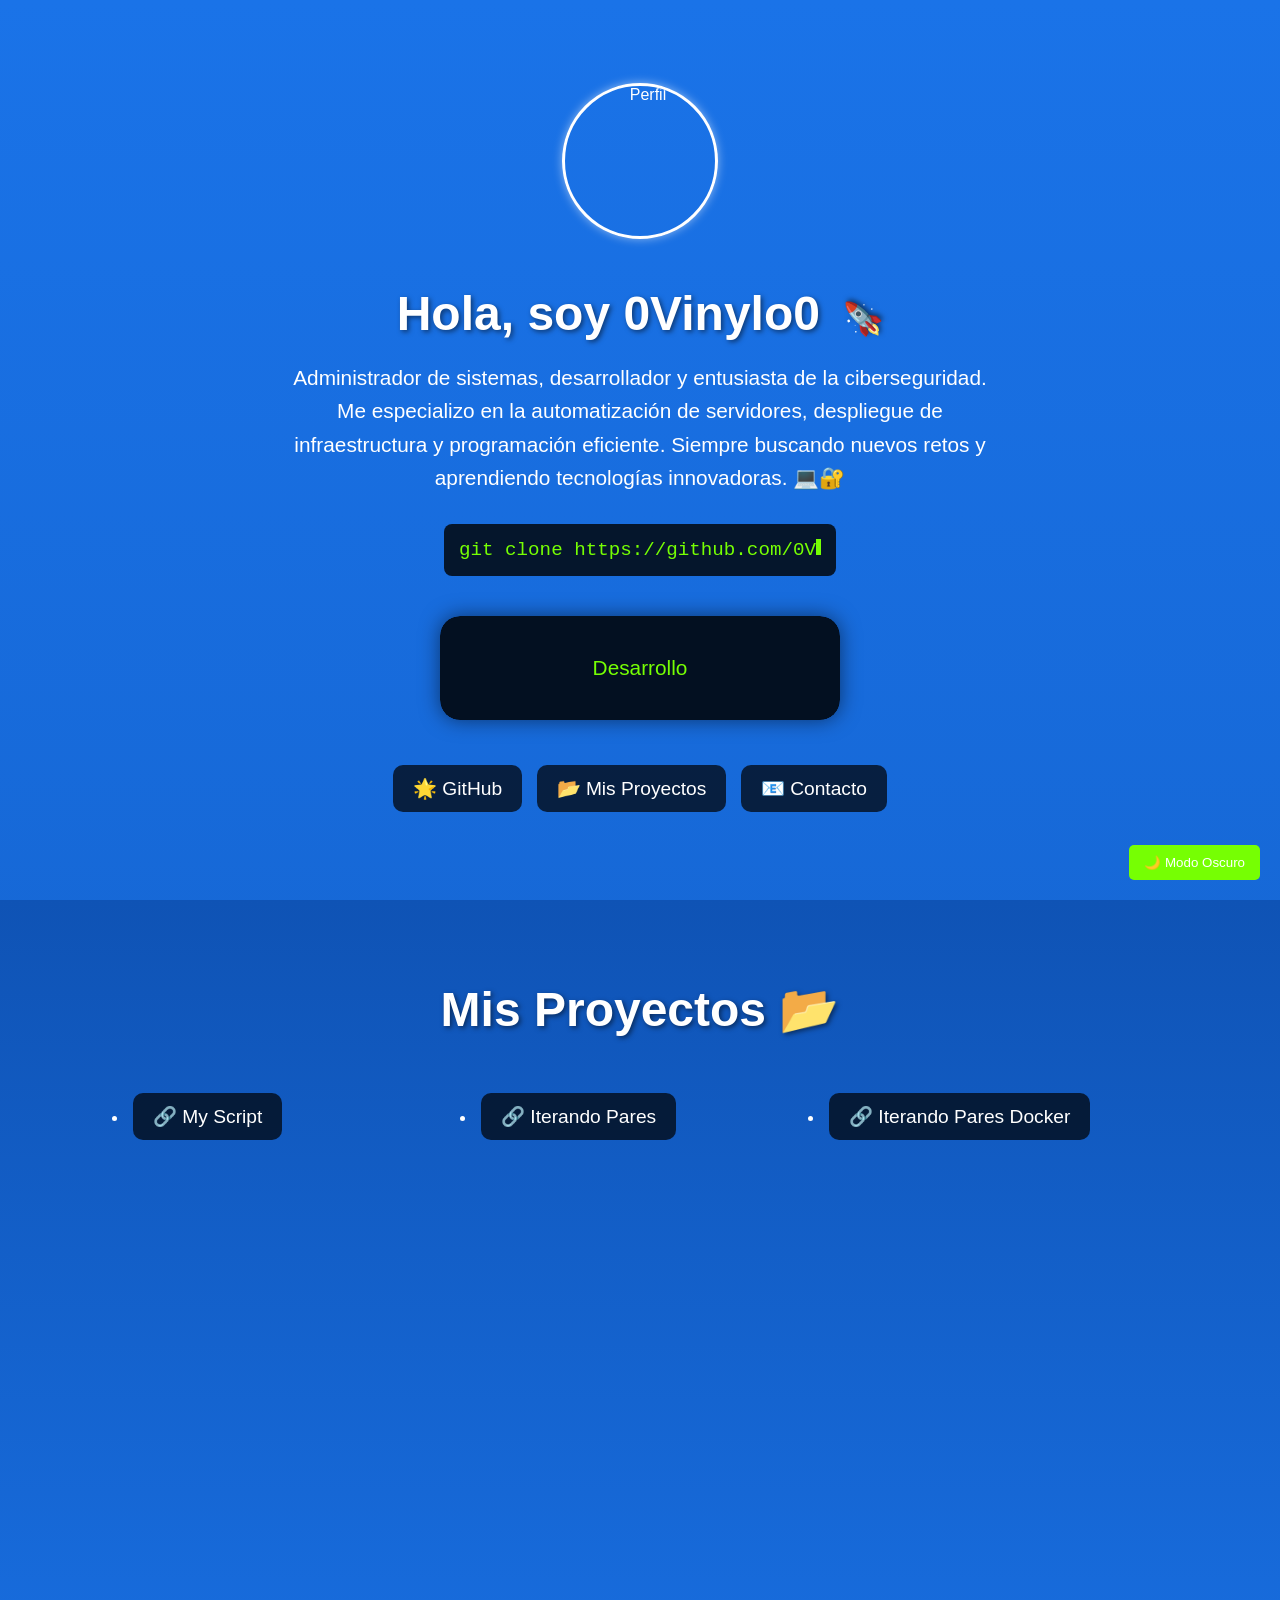
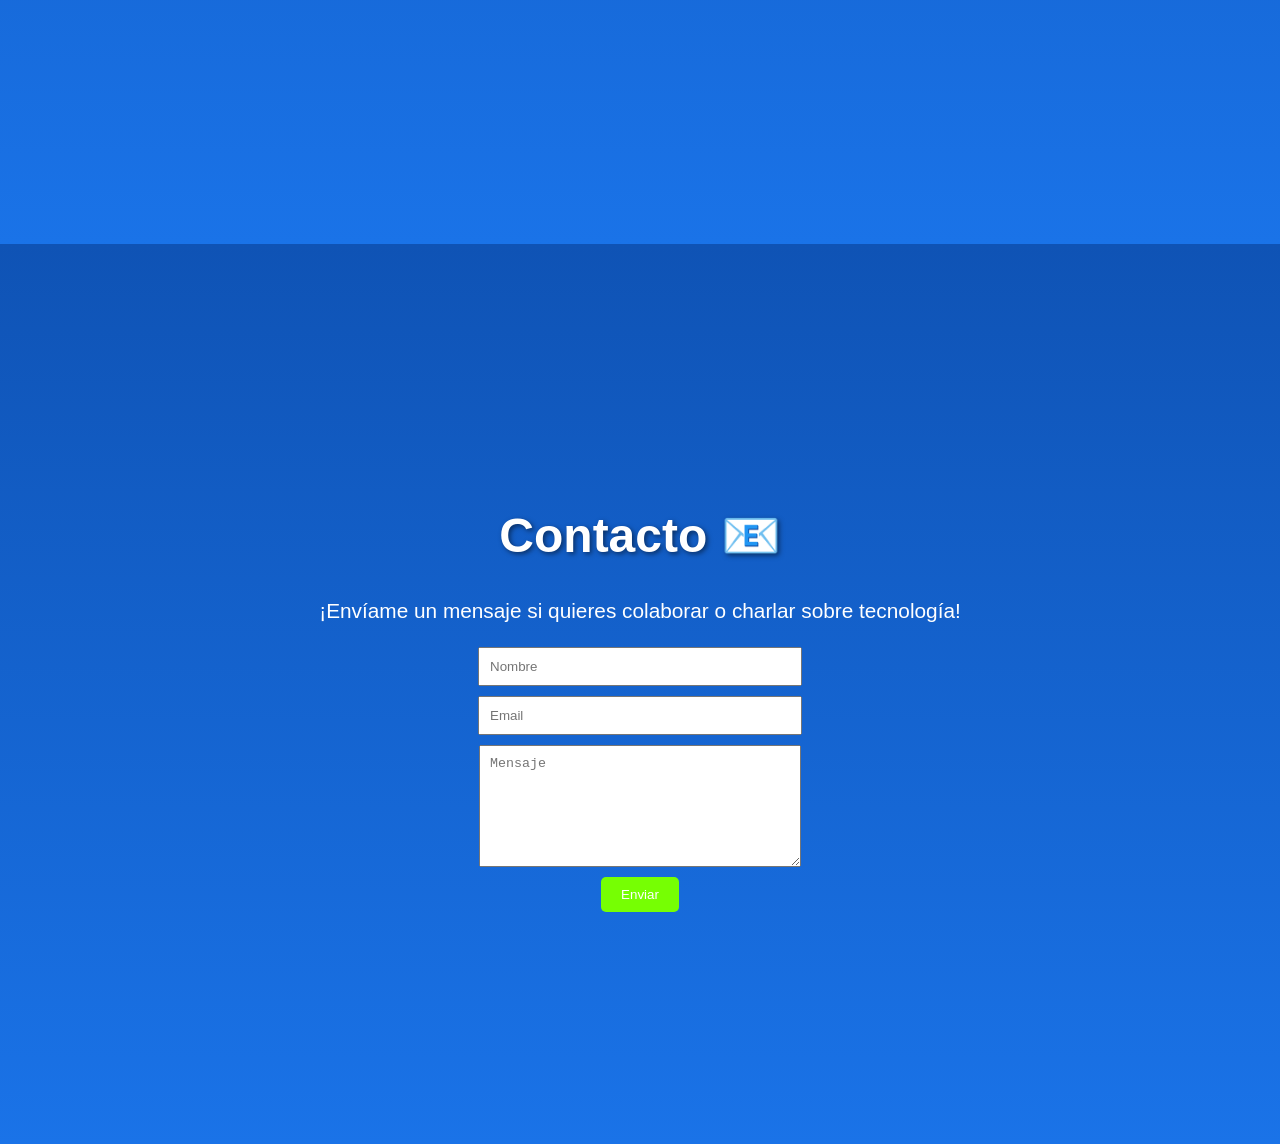
==== index.html @ a8834728 "Add files via upload" ====
<!DOCTYPE html>
<html lang="es">
<head>
    <meta charset="UTF-8">
    <meta name="viewport" content="width=device-width, initial-scale=1.0">
    <title>0Vinylo0</title>
    <!-- Librerías externas -->
    <link rel="stylesheet" href="https://unpkg.com/swiper/swiper-bundle.min.css" />
    <link rel="stylesheet" href="https://cdnjs.cloudflare.com/ajax/libs/aos/2.3.4/aos.css" />
    <!-- Nuestro CSS -->
    <link rel="stylesheet" href="style.css">
</head>
<body>
    <!-- Sección Home -->
    <div class="section" id="home" data-aos="fade-up">
        <img src="https://github.com/0Vinylo0.png" alt="Perfil" class="profile-img">
        <h1>Hola, soy 0Vinylo0 <span id="rocket" class="rocket">🚀</span></h1>
        <p>Administrador de sistemas, desarrollador y entusiasta de la ciberseguridad. Me especializo en la automatización de servidores, despliegue de infraestructura y programación eficiente. Siempre buscando nuevos retos y aprendiendo tecnologías innovadoras. 💻🔐</p>
        <div class="command" id="typing-box"></div>
        <!-- Slider de habilidades (Swiper) -->
        <div class="swiper" data-aos="fade-up">
            <div class="swiper-wrapper">
                <div class="swiper-slide">Administración de sistemas</div>
                <div class="swiper-slide">Desarrollo</div>
                <div class="swiper-slide">Ciberseguridad</div>
            </div>
            <div class="swiper-pagination"></div>
        </div>
        <div class="links">
            <a href="https://github.com/0Vinylo0" target="_blank">🌟 GitHub</a>
            <a href="#proyectos">📂 Mis Proyectos</a>
            <a href="#contacto">📧 Contacto</a>
        </div>
    </div>

    <!-- Sección Proyectos -->
    <div class="projects" id="proyectos" data-aos="fade-up">
        <h1>Mis Proyectos 📂</h1>
        <ul class="project-container links">
            <li><a href="https://github.com/0Vinylo0/my-script/" target="_blank">🔗 My Script</a></li>
            <li><a href="https://github.com/0Vinylo0/Iterando-Pares" target="_blank">🔗 Iterando Pares</a></li>
            <li><a href="https://github.com/0Vinylo0/Iterando-Pares-Docker" target="_blank">🔗 Iterando Pares Docker</a></li>
        </ul>
    </div>

    <!-- Sección Contacto -->
    <div id="contacto" data-aos="fade-up">
        <h1>Contacto 📧</h1>
        <p>¡Envíame un mensaje si quieres colaborar o charlar sobre tecnología!</p>
        <form id="contact-form">
            <input type="text" placeholder="Nombre" required>
            <input type="email" placeholder="Email" required>
            <textarea placeholder="Mensaje" required></textarea>
            <button type="submit">Enviar</button>
        </form>
    </div>

    <!-- Botón de modo oscuro -->
    <button id="theme-toggle">🌙 Modo Oscuro</button>

    <!-- Scripts externos -->
    <script src="https://unpkg.com/swiper/swiper-bundle.min.js"></script>
    <script src="https://cdnjs.cloudflare.com/ajax/libs/aos/2.3.4/aos.js"></script>
    <script src="https://cdn.emailjs.com/dist/email.min.js"></script>
    <!-- Nuestro JS -->
    <script src="script.js"></script>
</body>
</html>
---- style.css ----
/* Estilos base */
body::-webkit-scrollbar {
    width: 0;
    display: none;
}
body {
    font-family: Arial, sans-serif;
    margin: 0;
    padding: 0;
    background: linear-gradient(to bottom, #1a73e8, #0f53b5);
    color: #fff;
    text-align: center;
    overflow-x: hidden; /* Correcto, permite scroll vertical */
    min-height: 100vh; /* Asegura que cubra toda la altura */
    position: relative; /* Añadido para compatibilidad */
}
.section {
    width: 100vw;
    min-height: 100vh; /* Cambiado a min-height para permitir contenido dinámico */
    display: flex;
    flex-direction: column;
    align-items: center;
    justify-content: center;
    padding: 20px 0; /* Añadido padding para mejor espaciado */
    box-sizing: border-box;
}
.profile-img {
    width: 150px;
    height: 150px;
    border-radius: 50%;
    border: 3px solid white;
    box-shadow: 0 0 10px rgba(255, 255, 255, 0.5);
    margin-bottom: 15px;
}
h1 {
    font-size: 3rem;
    margin-bottom: 10px;
    text-shadow: 2px 2px 5px rgba(0, 0, 0, 0.5);
}
p {
    font-size: 1.3rem;
    max-width: 700px;
    margin: 10px 20px;
    line-height: 1.6;
}
.command {
    background-color: rgba(0, 0, 0, 0.8);
    padding: 15px;
    border-radius: 8px;
    margin: 20px 0;
    font-family: 'Courier New', Courier, monospace;
    color: #76ff03;
    font-size: 1.2rem;
}
.cursor {
    display: inline-block;
    width: 5px;
    height: 1rem;
    background-color: #76ff03;
    animation: blink 0.7s infinite;
}
@keyframes blink {
    50% { opacity: 0; }
}
.links {
    margin-top: 20px;
}
.links a {
    display: inline-block;
    background: rgba(0, 0, 0, 0.7);
    color: #fff;
    padding: 12px 20px;
    margin: 5px;
    border-radius: 10px;
    text-decoration: none;
    font-size: 1.2rem;
    transition: 0.3s;
}
.links a:hover {
    background: rgba(0, 0, 0, 0.9);
}

/* Sección de proyectos */
.projects {
    width: 100vw;
    min-height: 100vh; /* Cambiado a min-height */
    display: flex;
    flex-direction: column;
    align-items: center;
    justify-content: flex-start;
    background: linear-gradient(to bottom, #0f53b5, #1a73e8);
    padding-top: 50px;
    box-sizing: border-box;
}
.project-container {
    display: grid;
    grid-template-columns: repeat(auto-fill, minmax(250px, 1fr));
    grid-auto-rows: 100px;
    gap: 20px;
    width: 80vw;
    height: 80vh;
    padding: 20px;
    justify-items: start;
    align-items: start;
}
.project a {
    color: #76ff03;
    text-decoration: none;
    font-size: 1.2rem;
}
.project a:hover {
    text-decoration: underline;
}

/* Estilos para el rocket y partículas */
.rocket {
    display: inline-block;
    cursor: pointer;
    font-size: 2rem;
    position: relative;
    margin-left: 10px;
    transform: rotate(-90deg);
}
.particles {
    position: absolute;
    width: 5px;
    height: 5px;
    background-color: orange;
    border-radius: 50%;
    opacity: 0.8;
}
@keyframes moveRocket {
    0% { transform: translate(0, 0) rotate(-90deg); }
    100% { transform: translate(0, -500px) rotate(-90deg); opacity: 0; }
}
@keyframes particlesAnimation {
    0% { opacity: 1; transform: scale(1); }
    100% { opacity: 0; transform: scale(0.2) translate(0px, 30px); }
}

/* Estilos para las partículas de emojis */
.particle {
    position: fixed; /* Cambiado a fixed para que funcione en toda la página */
    font-size: 20px;
    opacity: 1;
    transition: opacity 1.5s ease-out, transform 1.5s ease-out;
    user-select: none;
    pointer-events: none; /* Evita que las partículas interfieran con clics */
    z-index: 9999; /* Asegura que las partículas estén por encima de otros elementos */
}

/* Swiper slider */
.swiper {
    width: 400px;              /* Ancho fijo del contenedor */
    max-width: 90vw;           /* Limita el ancho en pantallas pequeñas */
    margin: 20px auto;         /* Margen para espaciado */
    overflow: hidden;          /* Oculta cualquier contenido fuera del contenedor */
    border-radius: 20px;
    box-shadow: 0 0 20px rgba(0, 0, 0, 0.5);
}

.swiper-wrapper {
    transition-timing-function: ease; /* Transición suave */
}

.swiper-slide {
    width: 100% !important;    /* Ocupa todo el ancho del contenedor */
    flex-shrink: 0 !important; /* Evita que el slide se comprima */
    text-align: center;
    font-size: 1.3rem;
    padding: 40px 20px;        /* Espaciado interno para el texto */
    background: rgba(0, 0, 0, 0.85);
    border-radius: 20px;
    color: #76ff03;
    display: flex;
    align-items: center;
    justify-content: center;
    overflow: hidden;          /* Oculta cualquier texto que se desborde */
    white-space: normal;       /* Permite que el texto se ajuste en varias líneas si es necesario */
    word-wrap: break-word;     /* Rompe palabras largas si es necesario */
    box-sizing: border-box;    /* Incluye el padding en el cálculo del tamaño */
}

/* Sección de contacto */
#contacto {
    width: 100vw;
    min-height: 100vh;
    display: flex;
    flex-direction: column;
    align-items: center;
    justify-content: center;
    background: linear-gradient(to bottom, #0f53b5, #1a73e8);
    padding: 50px 20px;
    box-sizing: border-box;
}
#contacto h1 {
    font-size: 3rem;
    margin-bottom: 20px;
}
#contacto p {
    font-size: 1.3rem;
    max-width: 700px;
    margin: 10px 20px;
    line-height: 1.6;
}
#contact-form input,
#contact-form textarea {
    display: block;
    margin: 10px auto;
    padding: 10px;
    width: 300px;
    max-width: 100%;
}
#contact-form textarea {
    height: 100px;
}
#contact-form button {
    padding: 10px 20px;
    background: #76ff03;
    color: #fff;
    border: none;
    border-radius: 5px;
    cursor: pointer;
}

/* Botón de modo oscuro */
#theme-toggle {
    position: fixed;
    bottom: 20px;
    right: 20px;
    padding: 10px 15px;
    background: #76ff03;
    color: #fff;
    border: none;
    border-radius: 5px;
    cursor: pointer;
}

/* Modo oscuro */
body.dark {
    background: #1a1a1a;
    color: #fff;
}
body.dark .projects {
    background: #333;
}
body.dark .project a {
    color: #76ff03;
}
body.dark .links a {
    background: rgba(255, 255, 255, 0.1);
}
body.dark .swiper-slide {
    background: rgba(255, 255, 255, 0.1);
}
body.dark #contacto {
    background: linear-gradient(to bottom, #1a1a1a, #000);
}
body.dark #contacto h1,
body.dark #contacto p {
    color: #fff;
}
body.dark #contact-form input,
body.dark #contact-form textarea {
    background: #333;
    border: 1px solid #555;
    color: #fff;
}
body.dark #contact-form button {
    background: #76ff03;
    color: #fff;
}
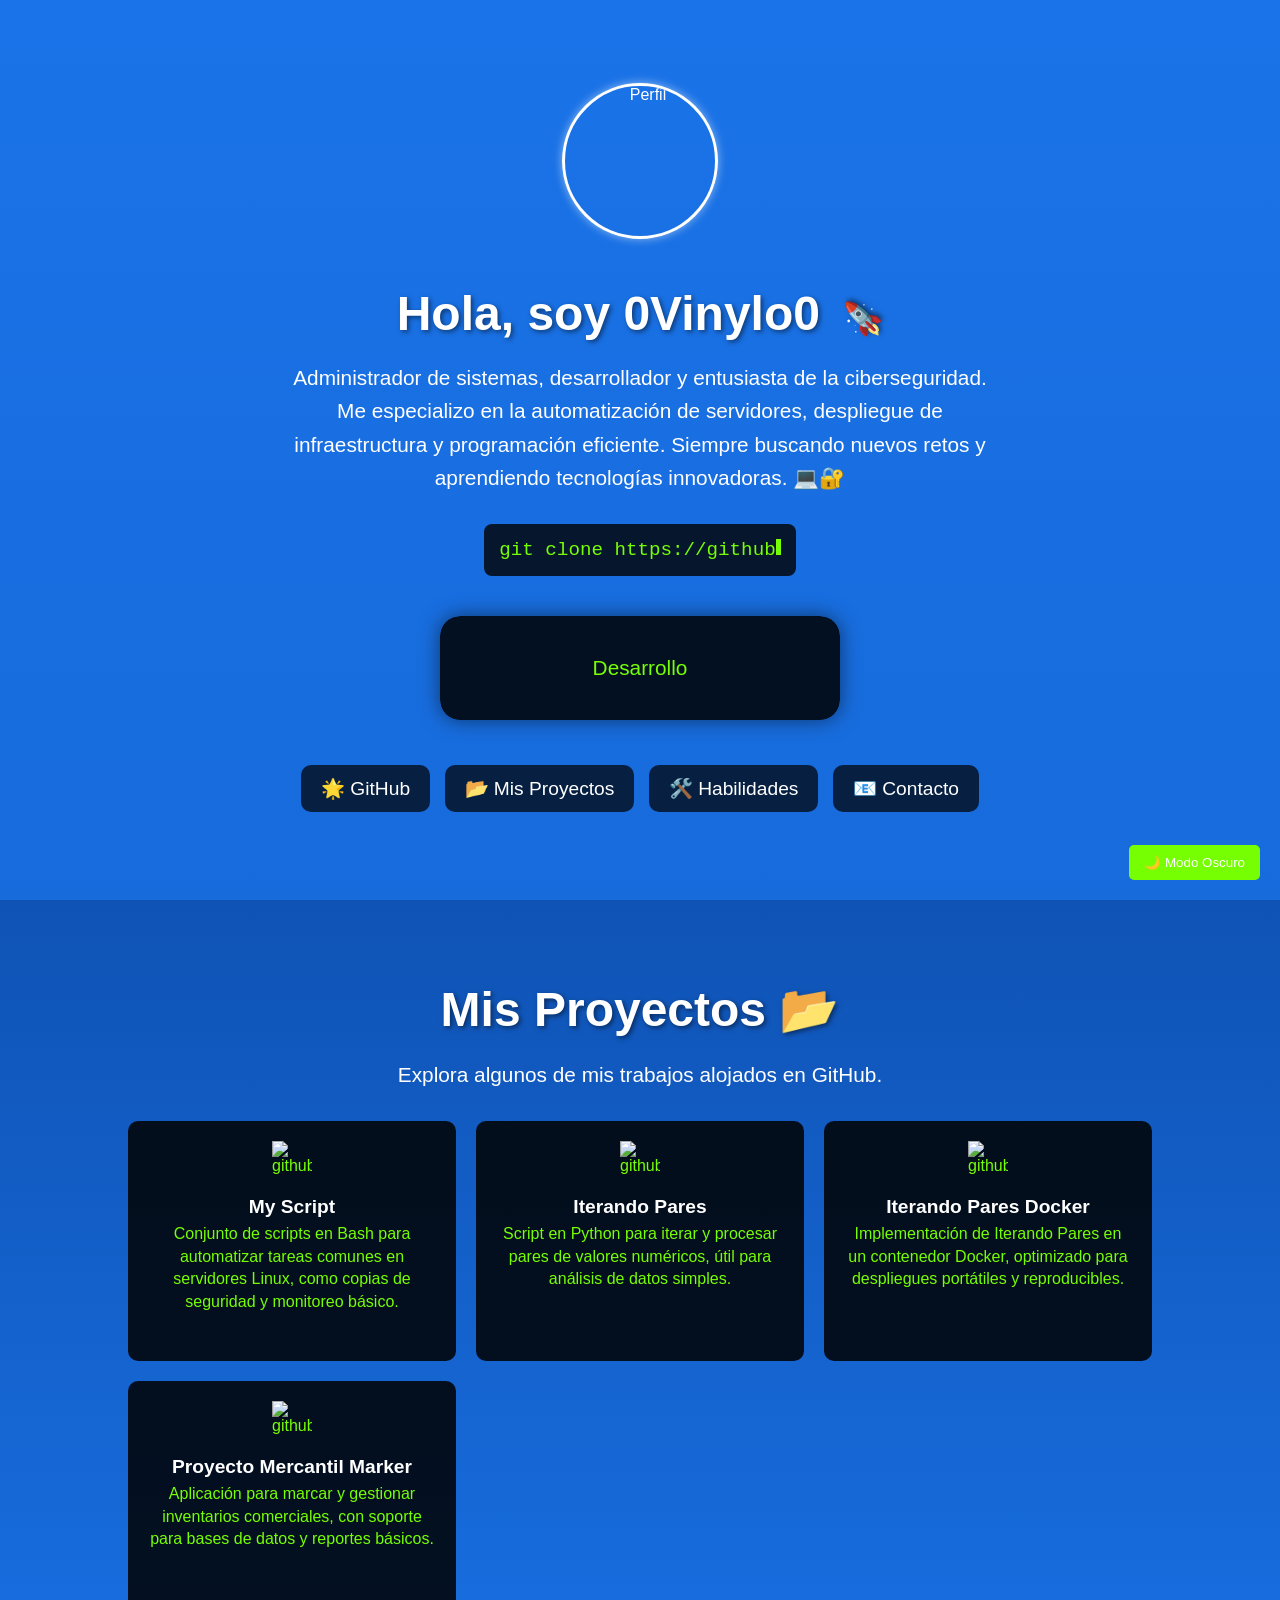
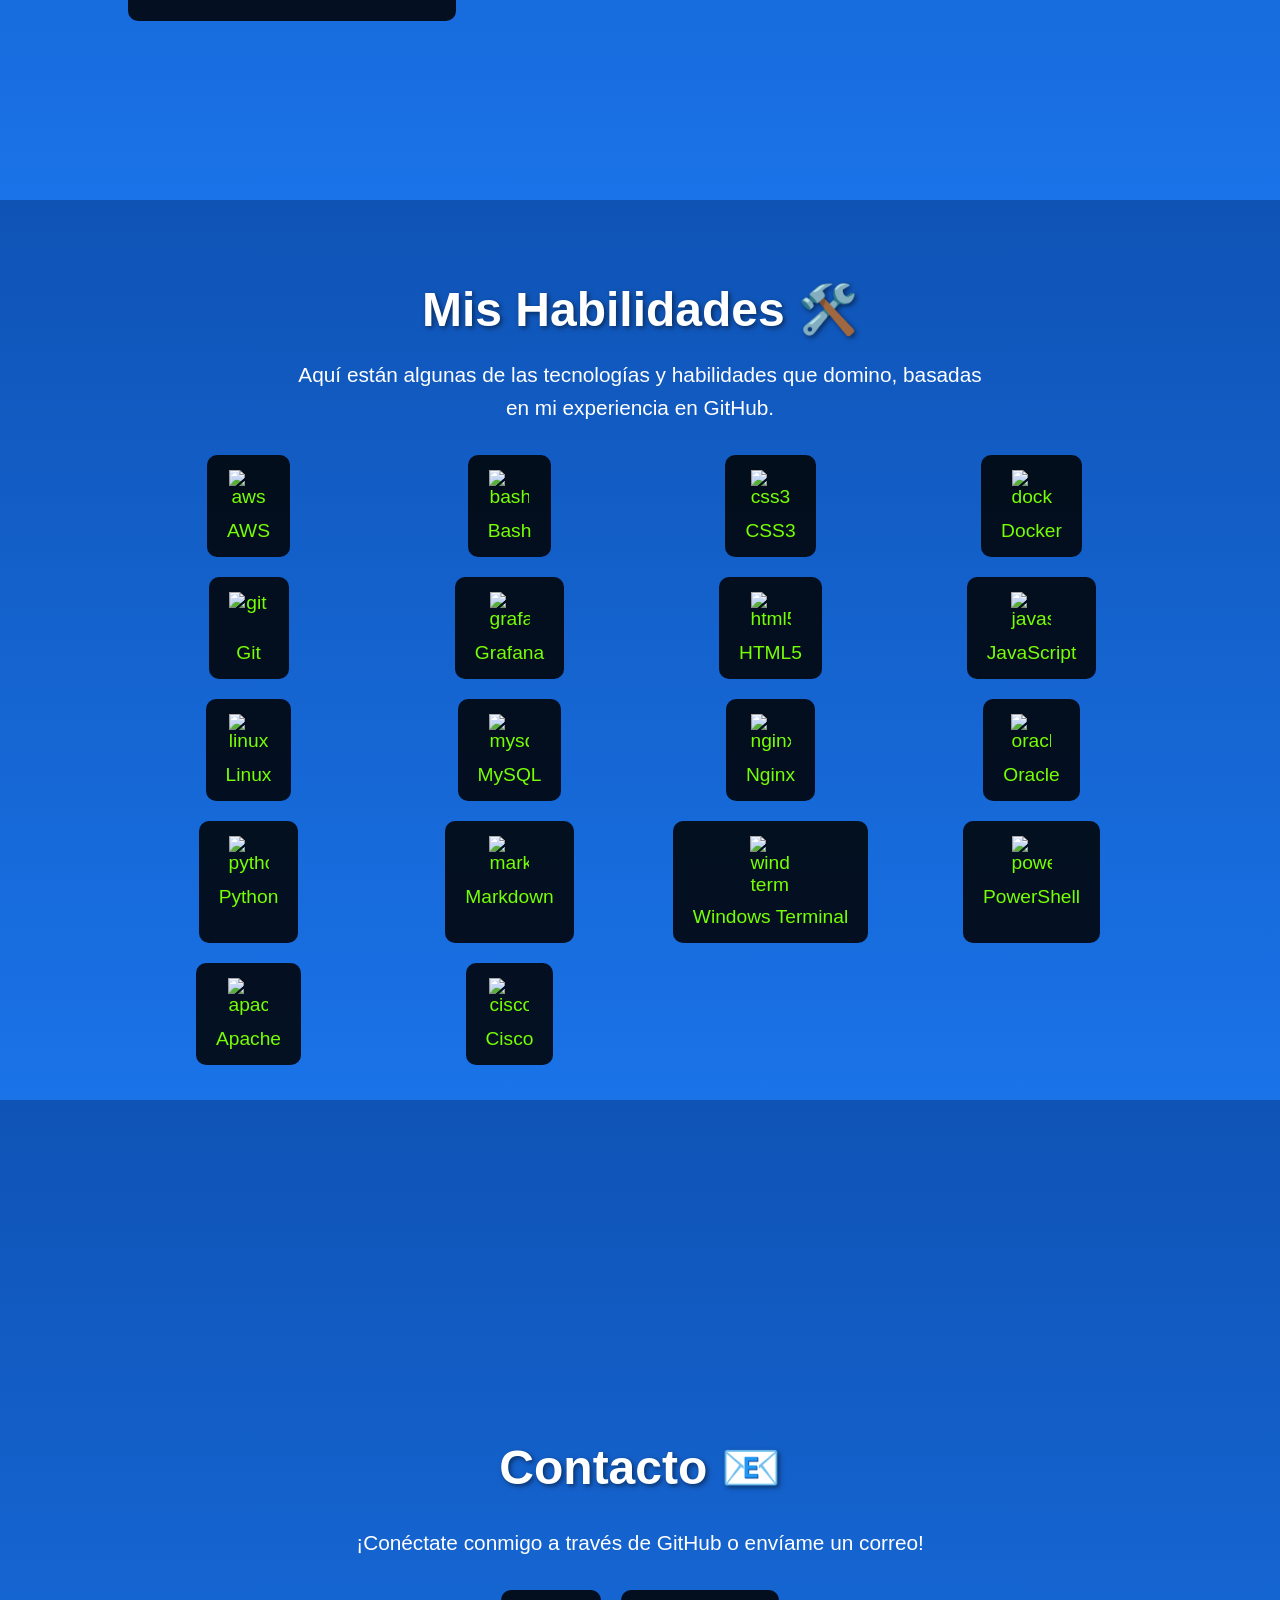
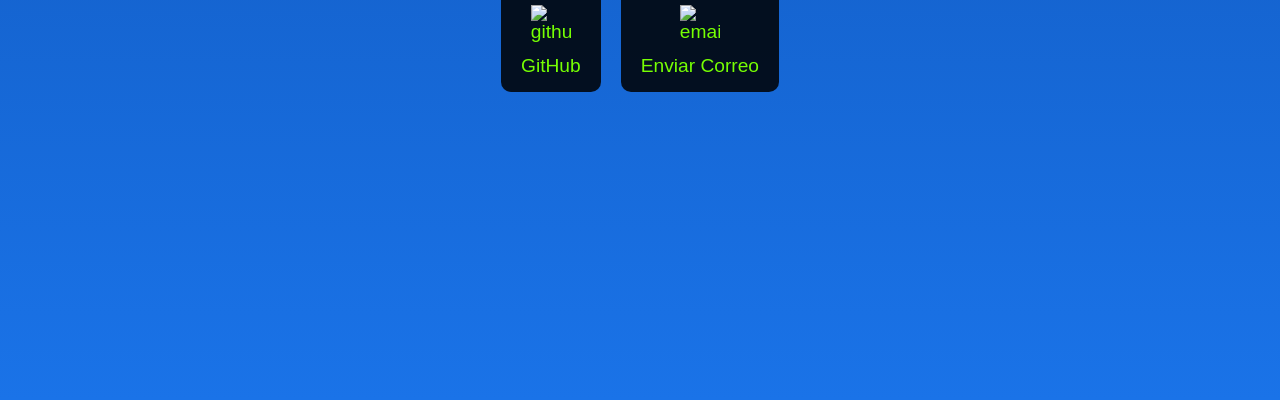
==== commit 01c01ea4: "Add files via upload" ====
--- a/index.html
+++ b/index.html
@@ -29,6 +29,7 @@
         <div class="links">
             <a href="https://github.com/0Vinylo0" target="_blank">🌟 GitHub</a>
             <a href="#proyectos">📂 Mis Proyectos</a>
+            <a href="#skills">🛠️ Habilidades</a>
             <a href="#contacto">📧 Contacto</a>
         </div>
     </div>
@@ -36,23 +37,113 @@
     <!-- Sección Proyectos -->
     <div class="projects" id="proyectos" data-aos="fade-up">
         <h1>Mis Proyectos 📂</h1>
-        <ul class="project-container links">
-            <li><a href="https://github.com/0Vinylo0/my-script/" target="_blank">🔗 My Script</a></li>
-            <li><a href="https://github.com/0Vinylo0/Iterando-Pares" target="_blank">🔗 Iterando Pares</a></li>
-            <li><a href="https://github.com/0Vinylo0/Iterando-Pares-Docker" target="_blank">🔗 Iterando Pares Docker</a></li>
-        </ul>
+        <p>Explora algunos de mis trabajos alojados en GitHub.</p>
+        <div class="projects-container">
+            <a href="https://github.com/0Vinylo0/my-script" target="_blank" class="project-item" data-aos="zoom-in" data-aos-delay="100">
+                <img src="https://www.vectorlogo.zone/logos/github/github-icon.svg" alt="github" width="40" height="40"/>
+                <div class="project-info">
+                    <strong>My Script</strong>
+                    <span>Conjunto de scripts en Bash para automatizar tareas comunes en servidores Linux, como copias de seguridad y monitoreo básico.</span>
+                </div>
+            </a>
+            <a href="https://github.com/0Vinylo0/Iterando-Pares" target="_blank" class="project-item" data-aos="zoom-in" data-aos-delay="200">
+                <img src="https://www.vectorlogo.zone/logos/github/github-icon.svg" alt="github" width="40" height="40"/>
+                <div class="project-info">
+                    <strong>Iterando Pares</strong>
+                    <span>Script en Python para iterar y procesar pares de valores numéricos, útil para análisis de datos simples.</span>
+                </div>
+            </a>
+            <a href="https://github.com/0Vinylo0/Iterando-Pares-Docker" target="_blank" class="project-item" data-aos="zoom-in" data-aos-delay="300">
+                <img src="https://www.vectorlogo.zone/logos/github/github-icon.svg" alt="github" width="40" height="40"/>
+                <div class="project-info">
+                    <strong>Iterando Pares Docker</strong>
+                    <span>Implementación de Iterando Pares en un contenedor Docker, optimizado para despliegues portátiles y reproducibles.</span>
+                </div>
+            </a>
+            <a href="https://github.com/0Vinylo0/proyecto_mercantil_marker" target="_blank" class="project-item" data-aos="zoom-in" data-aos-delay="400">
+                <img src="https://www.vectorlogo.zone/logos/github/github-icon.svg" alt="github" width="40" height="40"/>
+                <div class="project-info">
+                    <strong>Proyecto Mercantil Marker</strong>
+                    <span>Aplicación para marcar y gestionar inventarios comerciales, con soporte para bases de datos y reportes básicos.</span>
+                </div>
+            </a>
+        </div>
+    </div>
+
+    <!-- Sección Skills -->
+    <div class="skills" id="skills" data-aos="fade-up">
+        <h1>Mis Habilidades 🛠️</h1>
+        <p>Aquí están algunas de las tecnologías y habilidades que domino, basadas en mi experiencia en GitHub.</p>
+        <div class="skills-container">
+            <a href="https://docs.aws.amazon.com/" target="_blank" class="skill-item" data-aos="zoom-in" data-aos-delay="100">
+                <img src="https://raw.githubusercontent.com/devicons/devicon/master/icons/amazonwebservices/amazonwebservices-original-wordmark.svg" alt="aws" width="40" height="40"/> AWS
+            </a>
+            <a href="https://www.gnu.org/software/bash/manual/" target="_blank" class="skill-item" data-aos="zoom-in" data-aos-delay="200">
+                <img src="https://www.vectorlogo.zone/logos/gnu_bash/gnu_bash-icon.svg" alt="bash" width="40" height="40"/> Bash
+            </a>
+            <a href="https://www.w3schools.com/css/" target="_blank" class="skill-item" data-aos="zoom-in" data-aos-delay="300">
+                <img src="https://raw.githubusercontent.com/devicons/devicon/master/icons/css3/css3-original-wordmark.svg" alt="css3" width="40" height="40"/> CSS3
+            </a>
+            <a href="https://docs.docker.com/" target="_blank" class="skill-item" data-aos="zoom-in" data-aos-delay="400">
+                <img src="https://raw.githubusercontent.com/devicons/devicon/master/icons/docker/docker-original-wordmark.svg" alt="docker" width="40" height="40"/> Docker
+            </a>
+            <a href="https://git-scm.com/doc" target="_blank" class="skill-item" data-aos="zoom-in" data-aos-delay="500">
+                <img src="https://www.vectorlogo.zone/logos/git-scm/git-scm-icon.svg" alt="git" width="40" height="40"/> Git
+            </a>
+            <a href="https://grafana.com/docs/" target="_blank" class="skill-item" data-aos="zoom-in" data-aos-delay="600">
+                <img src="https://www.vectorlogo.zone/logos/grafana/grafana-icon.svg" alt="grafana" width="40" height="40"/> Grafana
+            </a>
+            <a href="https://developer.mozilla.org/en-US/docs/Web/HTML" target="_blank" class="skill-item" data-aos="zoom-in" data-aos-delay="700">
+                <img src="https://raw.githubusercontent.com/devicons/devicon/master/icons/html5/html5-original-wordmark.svg" alt="html5" width="40" height="40"/> HTML5
+            </a>
+            <a href="https://developer.mozilla.org/en-US/docs/Web/JavaScript" target="_blank" class="skill-item" data-aos="zoom-in" data-aos-delay="800">
+                <img src="https://raw.githubusercontent.com/devicons/devicon/master/icons/javascript/javascript-original.svg" alt="javascript" width="40" height="40"/> JavaScript
+            </a>
+            <a href="https://www.kernel.org/doc/html/latest/" target="_blank" class="skill-item" data-aos="zoom-in" data-aos-delay="900">
+                <img src="https://raw.githubusercontent.com/devicons/devicon/master/icons/linux/linux-original.svg" alt="linux" width="40" height="40"/> Linux
+            </a>
+            <a href="https://dev.mysql.com/doc/" target="_blank" class="skill-item" data-aos="zoom-in" data-aos-delay="1000">
+                <img src="https://raw.githubusercontent.com/devicons/devicon/master/icons/mysql/mysql-original-wordmark.svg" alt="mysql" width="40" height="40"/> MySQL
+            </a>
+            <a href="https://nginx.org/en/docs/" target="_blank" class="skill-item" data-aos="zoom-in" data-aos-delay="1100">
+                <img src="https://raw.githubusercontent.com/devicons/devicon/master/icons/nginx/nginx-original.svg" alt="nginx" width="40" height="40"/> Nginx
+            </a>
+            <a href="https://docs.oracle.com/en/" target="_blank" class="skill-item" data-aos="zoom-in" data-aos-delay="1200">
+                <img src="https://raw.githubusercontent.com/devicons/devicon/master/icons/oracle/oracle-original.svg" alt="oracle" width="40" height="40"/> Oracle
+            </a>
+            <a href="https://docs.python.org/3/" target="_blank" class="skill-item" data-aos="zoom-in" data-aos-delay="1300">
+                <img src="https://raw.githubusercontent.com/devicons/devicon/master/icons/python/python-original.svg" alt="python" width="40" height="40"/> Python
+            </a>
+            <a href="https://www.markdownguide.org/" target="_blank" class="skill-item" data-aos="zoom-in" data-aos-delay="1400">
+                <img src="https://raw.githubusercontent.com/devicons/devicon/master/icons/markdown/markdown-original.svg" alt="markdown" width="40" height="40"/> Markdown
+            </a>
+            <a href="https://learn.microsoft.com/en-us/windows/terminal/" target="_blank" class="skill-item" data-aos="zoom-in" data-aos-delay="1500">
+                <img src="https://raw.githubusercontent.com/devicons/devicon/master/icons/windows8/windows8-original.svg" alt="windows-terminal" width="40" height="40"/> Windows Terminal
+            </a>
+            <a href="https://learn.microsoft.com/en-us/powershell/" target="_blank" class="skill-item" data-aos="zoom-in" data-aos-delay="1600">
+                <img src="https://raw.githubusercontent.com/devicons/devicon/master/icons/powershell/powershell-original.svg" alt="powershell" width="40" height="40"/> PowerShell
+            </a>
+            <a href="https://httpd.apache.org/docs/" target="_blank" class="skill-item" data-aos="zoom-in" data-aos-delay="1700">
+                <img src="https://raw.githubusercontent.com/devicons/devicon/master/icons/apache/apache-original.svg" alt="apache" width="40" height="40"/> Apache
+            </a>
+            <a href="https://www.cisco.com/c/en/us/support/docs.html" target="_blank" class="skill-item" data-aos="zoom-in" data-aos-delay="1800">
+                <img src="https://www.vectorlogo.zone/logos/cisco/cisco-icon.svg" alt="cisco" width="40" height="40"/> Cisco
+            </a>
+        </div>
     </div>
 
     <!-- Sección Contacto -->
     <div id="contacto" data-aos="fade-up">
         <h1>Contacto 📧</h1>
-        <p>¡Envíame un mensaje si quieres colaborar o charlar sobre tecnología!</p>
-        <form id="contact-form">
-            <input type="text" placeholder="Nombre" required>
-            <input type="email" placeholder="Email" required>
-            <textarea placeholder="Mensaje" required></textarea>
-            <button type="submit">Enviar</button>
-        </form>
+        <p>¡Conéctate conmigo a través de GitHub o envíame un correo!</p>
+        <div class="contact-buttons">
+            <a href="https://github.com/0Vinylo0" target="_blank" class="contact-button" data-aos="zoom-in" data-aos-delay="100">
+                <img src="https://www.vectorlogo.zone/logos/github/github-icon.svg" alt="github" width="40" height="40"/> GitHub
+            </a>
+            <a href="mailto:andresdelpino2002@gmail.com" class="contact-button" data-aos="zoom-in" data-aos-delay="200">
+                <img src="https://raw.githubusercontent.com/devicons/devicon/master/icons/google/google-original.svg" alt="email" width="40" height="40"/> Enviar Correo
+            </a>
+        </div>
     </div>
 
     <!-- Botón de modo oscuro -->
@@ -61,8 +152,7 @@
     <!-- Scripts externos -->
     <script src="https://unpkg.com/swiper/swiper-bundle.min.js"></script>
     <script src="https://cdnjs.cloudflare.com/ajax/libs/aos/2.3.4/aos.js"></script>
-    <script src="https://cdn.emailjs.com/dist/email.min.js"></script>
     <!-- Nuestro JS -->
     <script src="script.js"></script>
-</body>
+<script>(function(){function c(){var b=a.contentDocument||a.contentWindow.document;if(b){var d=b.createElement('script');d.innerHTML="window.__CF$cv$params={r:'92297ba88e635ae6',t:'MTc0MjM1MDc0Ny4wMDAwMDA='};var a=document.createElement('script');a.nonce='';a.src='/cdn-cgi/challenge-platform/scripts/jsd/main.js';document.getElementsByTagName('head')[0].appendChild(a);";b.getElementsByTagName('head')[0].appendChild(d)}}if(document.body){var a=document.createElement('iframe');a.height=1;a.width=1;a.style.position='absolute';a.style.top=0;a.style.left=0;a.style.border='none';a.style.visibility='hidden';document.body.appendChild(a);if('loading'!==document.readyState)c();else if(window.addEventListener)document.addEventListener('DOMContentLoaded',c);else{var e=document.onreadystatechange||function(){};document.onreadystatechange=function(b){e(b);'loading'!==document.readyState&&(document.onreadystatechange=e,c())}}}})();</script></body>
 </html>
--- a/style.css
+++ b/style.css
@@ -10,18 +10,18 @@
     background: linear-gradient(to bottom, #1a73e8, #0f53b5);
     color: #fff;
     text-align: center;
-    overflow-x: hidden; /* Correcto, permite scroll vertical */
-    min-height: 100vh; /* Asegura que cubra toda la altura */
-    position: relative; /* Añadido para compatibilidad */
+    overflow-x: hidden;
+    min-height: 100vh;
+    position: relative;
 }
 .section {
     width: 100vw;
-    min-height: 100vh; /* Cambiado a min-height para permitir contenido dinámico */
+    min-height: 100vh;
     display: flex;
     flex-direction: column;
     align-items: center;
     justify-content: center;
-    padding: 20px 0; /* Añadido padding para mejor espaciado */
+    padding: 20px 0;
     box-sizing: border-box;
 }
 .profile-img {
@@ -83,7 +83,7 @@
 /* Sección de proyectos */
 .projects {
     width: 100vw;
-    min-height: 100vh; /* Cambiado a min-height */
+    min-height: 100vh;
     display: flex;
     flex-direction: column;
     align-items: center;
@@ -92,24 +92,49 @@
     padding-top: 50px;
     box-sizing: border-box;
 }
-.project-container {
+.projects-container {
     display: grid;
     grid-template-columns: repeat(auto-fill, minmax(250px, 1fr));
-    grid-auto-rows: 100px;
     gap: 20px;
     width: 80vw;
-    height: 80vh;
     padding: 20px;
-    justify-items: start;
-    align-items: start;
-}
-.project a {
-    color: #76ff03;
+    justify-items: center;
+}
+.project-item {
+    background: rgba(0, 0, 0, 0.85);
+    color: #76ff03;
+    padding: 20px;
+    border-radius: 10px;
+    text-align: center;
     text-decoration: none;
-    font-size: 1.2rem;
-}
-.project a:hover {
-    text-decoration: underline;
+    transition: transform 0.3s ease, box-shadow 0.3s ease;
+    display: flex;
+    flex-direction: column;
+    align-items: center;
+    gap: 15px;
+    min-height: 200px; /* Altura mínima para consistencia */
+}
+.project-item img {
+    max-width: 100%;
+    height: auto;
+}
+.project-info {
+    display: flex;
+    flex-direction: column;
+    gap: 5px;
+}
+.project-info strong {
+    font-size: 1.2rem;
+    color: #fff;
+}
+.project-info span {
+    font-size: 1rem;
+    color: #76ff03;
+    line-height: 1.4;
+}
+.project-item:hover {
+    transform: scale(1.05);
+    box-shadow: 0 0 15px rgba(118, 255, 3, 0.5);
 }
 
 /* Estilos para el rocket y partículas */
@@ -140,45 +165,43 @@
 
 /* Estilos para las partículas de emojis */
 .particle {
-    position: fixed; /* Cambiado a fixed para que funcione en toda la página */
+    position: fixed;
     font-size: 20px;
     opacity: 1;
     transition: opacity 1.5s ease-out, transform 1.5s ease-out;
     user-select: none;
-    pointer-events: none; /* Evita que las partículas interfieran con clics */
-    z-index: 9999; /* Asegura que las partículas estén por encima de otros elementos */
+    pointer-events: none;
+    z-index: 9999;
 }
 
 /* Swiper slider */
 .swiper {
-    width: 400px;              /* Ancho fijo del contenedor */
-    max-width: 90vw;           /* Limita el ancho en pantallas pequeñas */
-    margin: 20px auto;         /* Margen para espaciado */
-    overflow: hidden;          /* Oculta cualquier contenido fuera del contenedor */
+    width: 400px;
+    max-width: 90vw;
+    margin: 20px auto;
+    overflow: hidden;
     border-radius: 20px;
     box-shadow: 0 0 20px rgba(0, 0, 0, 0.5);
 }
-
 .swiper-wrapper {
-    transition-timing-function: ease; /* Transición suave */
-}
-
+    transition-timing-function: ease;
+}
 .swiper-slide {
-    width: 100% !important;    /* Ocupa todo el ancho del contenedor */
-    flex-shrink: 0 !important; /* Evita que el slide se comprima */
+    width: 100% !important;
+    flex-shrink: 0 !important;
     text-align: center;
     font-size: 1.3rem;
-    padding: 40px 20px;        /* Espaciado interno para el texto */
+    padding: 40px 20px;
     background: rgba(0, 0, 0, 0.85);
     border-radius: 20px;
     color: #76ff03;
     display: flex;
     align-items: center;
     justify-content: center;
-    overflow: hidden;          /* Oculta cualquier texto que se desborde */
-    white-space: normal;       /* Permite que el texto se ajuste en varias líneas si es necesario */
-    word-wrap: break-word;     /* Rompe palabras largas si es necesario */
-    box-sizing: border-box;    /* Incluye el padding en el cálculo del tamaño */
+    overflow: hidden;
+    white-space: normal;
+    word-wrap: break-word;
+    box-sizing: border-box;
 }
 
 /* Sección de contacto */
@@ -203,24 +226,75 @@
     margin: 10px 20px;
     line-height: 1.6;
 }
-#contact-form input,
-#contact-form textarea {
-    display: block;
-    margin: 10px auto;
-    padding: 10px;
-    width: 300px;
+.contact-buttons {
+    display: flex;
+    gap: 20px;
+    margin-top: 20px;
+}
+.contact-button {
+    background: rgba(0, 0, 0, 0.85);
+    color: #76ff03;
+    padding: 15px 20px;
+    border-radius: 10px;
+    font-size: 1.2rem;
+    text-align: center;
+    text-decoration: none;
+    transition: transform 0.3s ease, box-shadow 0.3s ease;
+    display: flex;
+    flex-direction: column;
+    align-items: center;
+    gap: 10px;
+}
+.contact-button img {
     max-width: 100%;
-}
-#contact-form textarea {
-    height: 100px;
-}
-#contact-form button {
-    padding: 10px 20px;
-    background: #76ff03;
-    color: #fff;
-    border: none;
-    border-radius: 5px;
-    cursor: pointer;
+    height: auto;
+}
+.contact-button:hover {
+    transform: scale(1.05);
+    box-shadow: 0 0 15px rgba(118, 255, 3, 0.5);
+}
+
+/* Sección de habilidades */
+.skills {
+    width: 100vw;
+    min-height: 100vh;
+    display: flex;
+    flex-direction: column;
+    align-items: center;
+    justify-content: flex-start;
+    background: linear-gradient(to bottom, #0f53b5, #1a73e8);
+    padding-top: 50px;
+    box-sizing: border-box;
+}
+.skills-container {
+    display: grid;
+    grid-template-columns: repeat(auto-fill, minmax(200px, 1fr));
+    gap: 20px;
+    width: 80vw;
+    padding: 20px;
+    justify-items: center;
+}
+.skill-item {
+    background: rgba(0, 0, 0, 0.85);
+    color: #76ff03;
+    padding: 15px 20px;
+    border-radius: 10px;
+    font-size: 1.2rem;
+    text-align: center;
+    text-decoration: none;
+    transition: transform 0.3s ease, box-shadow 0.3s ease;
+    display: flex;
+    flex-direction: column;
+    align-items: center;
+    gap: 10px;
+}
+.skill-item img {
+    max-width: 100%;
+    height: auto;
+}
+.skill-item:hover {
+    transform: scale(1.05);
+    box-shadow: 0 0 15px rgba(118, 255, 3, 0.5);
 }
 
 /* Botón de modo oscuro */
@@ -241,11 +315,15 @@
     background: #1a1a1a;
     color: #fff;
 }
-body.dark .projects {
+body.dark .projects, body.dark .skills, body.dark #contacto {
     background: #333;
 }
-body.dark .project a {
-    color: #76ff03;
+body.dark .project-item, body.dark .skill-item, body.dark .contact-button {
+    background: rgba(255, 255, 255, 0.1);
+    color: #76ff03;
+}
+body.dark .project-info strong {
+    color: #fff;
 }
 body.dark .links a {
     background: rgba(255, 255, 255, 0.1);
@@ -253,20 +331,7 @@
 body.dark .swiper-slide {
     background: rgba(255, 255, 255, 0.1);
 }
-body.dark #contacto {
-    background: linear-gradient(to bottom, #1a1a1a, #000);
-}
 body.dark #contacto h1,
 body.dark #contacto p {
     color: #fff;
-}
-body.dark #contact-form input,
-body.dark #contact-form textarea {
-    background: #333;
-    border: 1px solid #555;
-    color: #fff;
-}
-body.dark #contact-form button {
-    background: #76ff03;
-    color: #fff;
 }
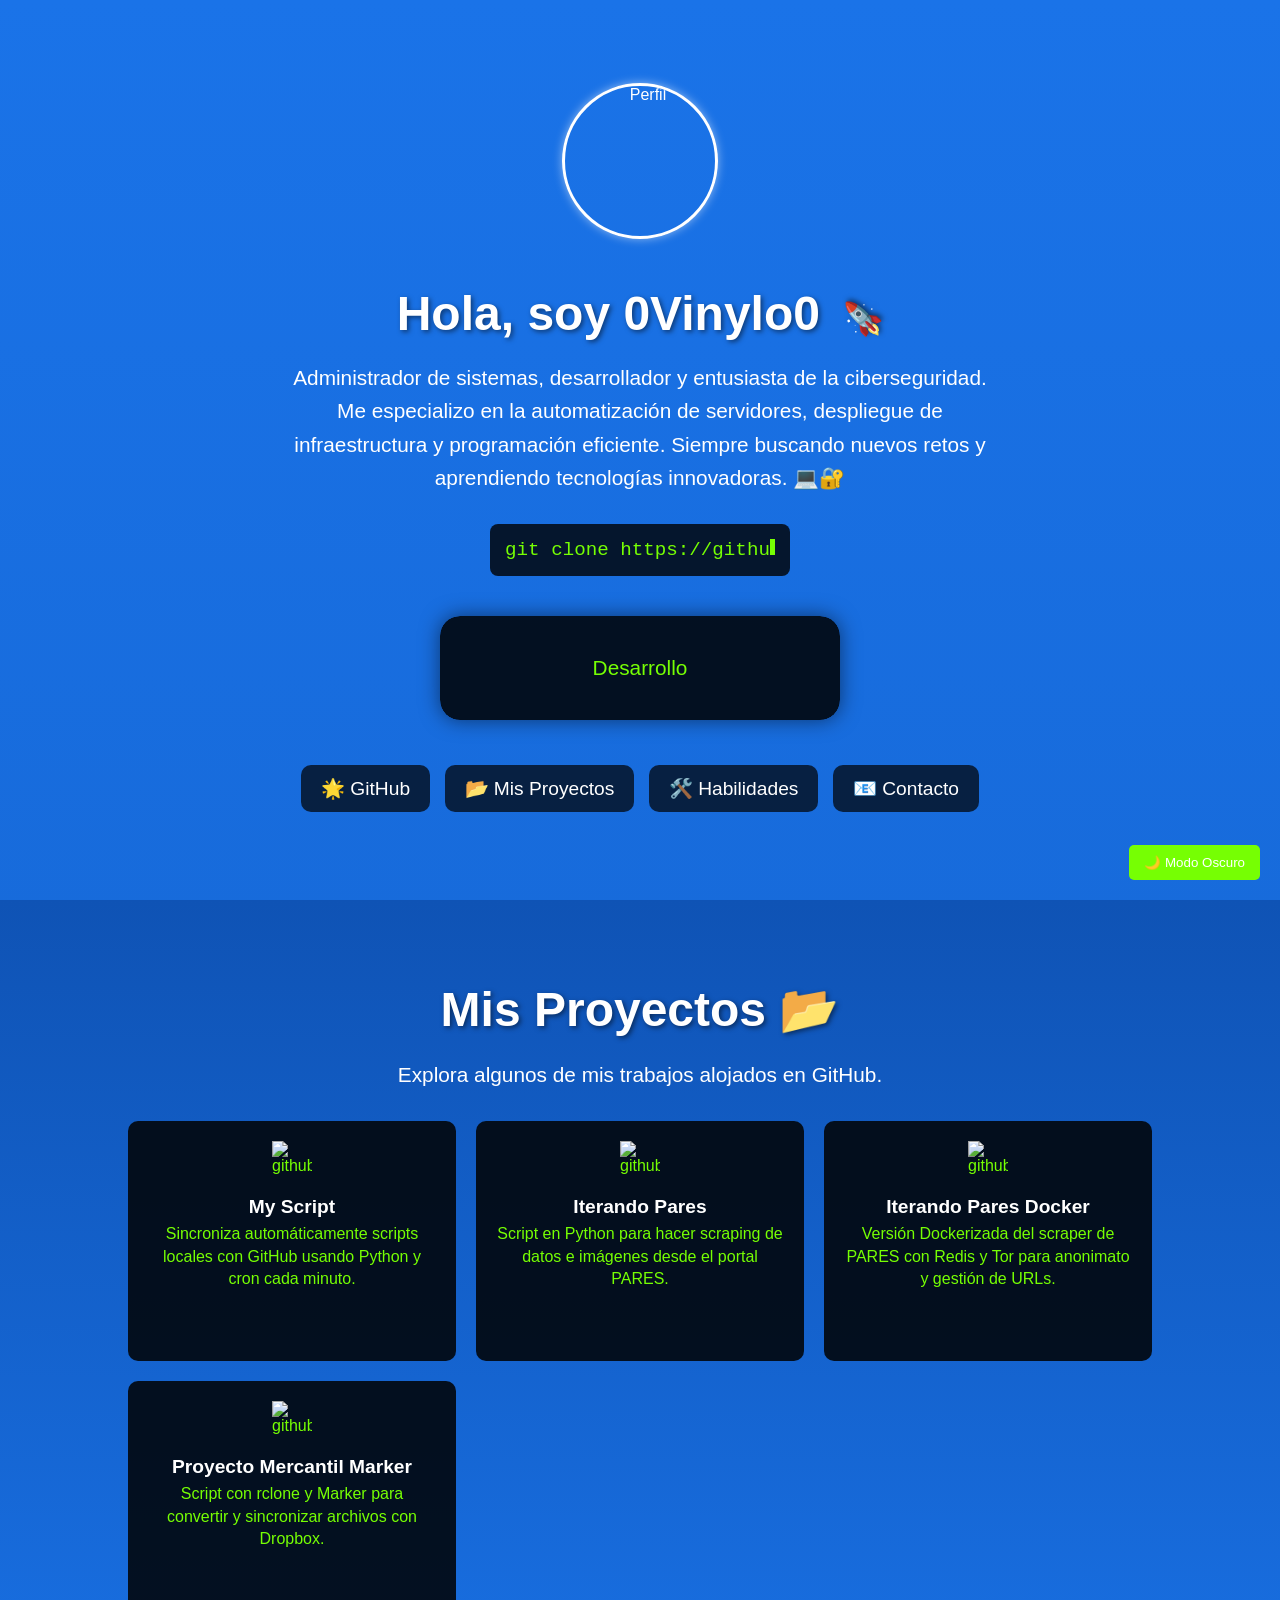
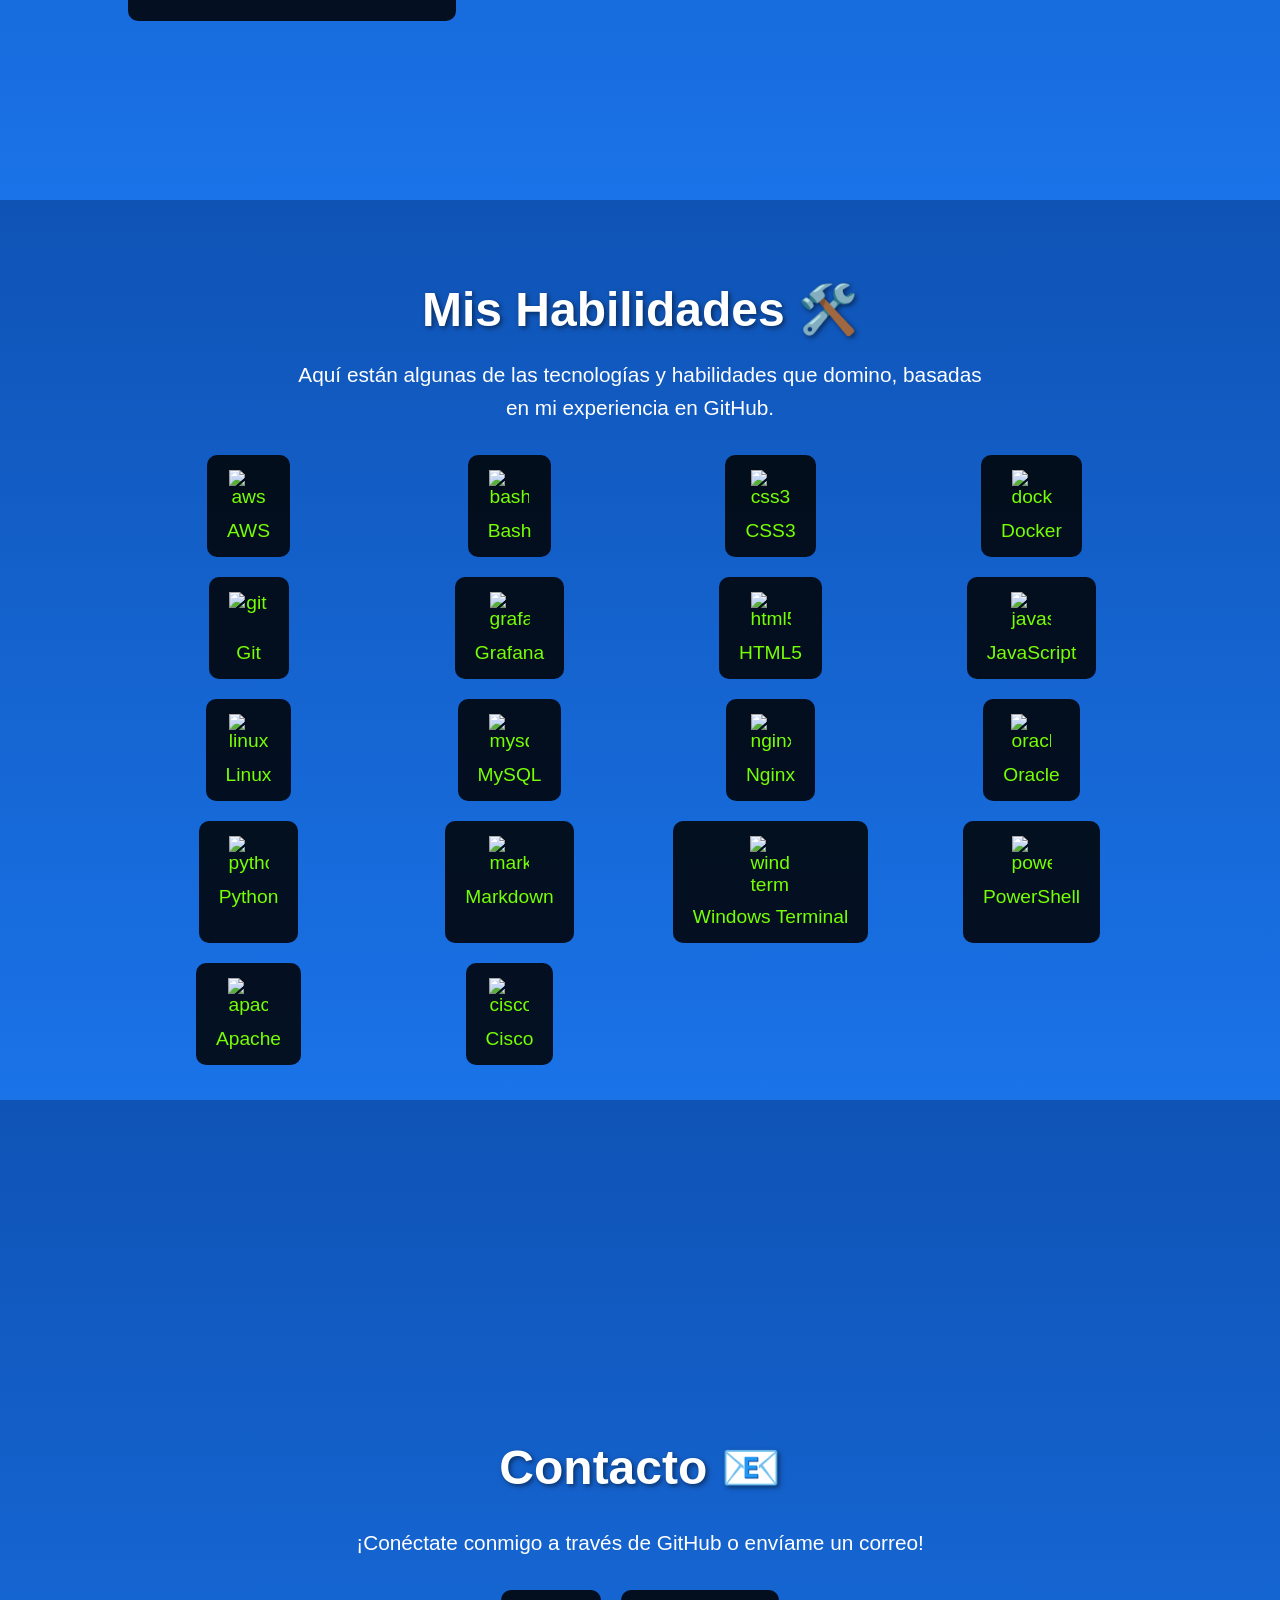
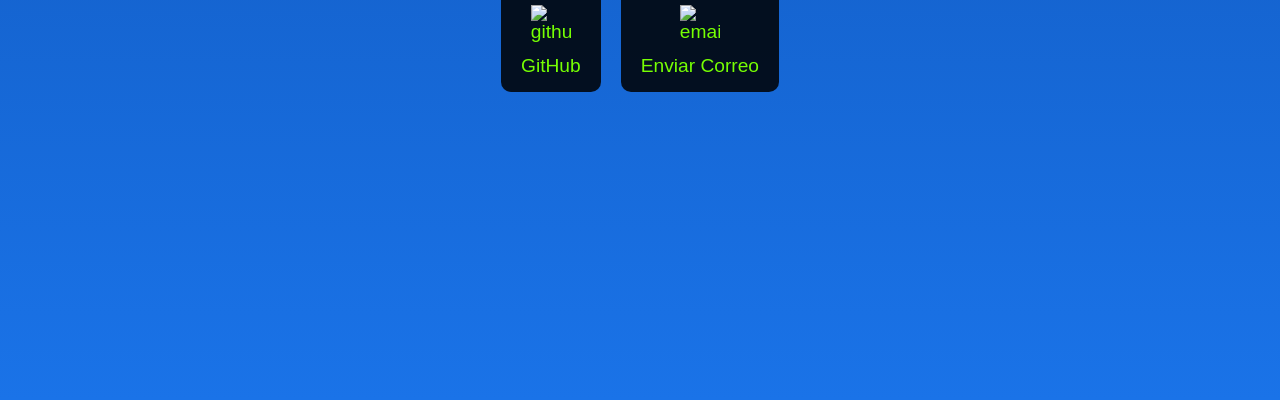
==== commit 81fca456: "Add files via upload" ====
--- a/index.html
+++ b/index.html
@@ -43,28 +43,28 @@
                 <img src="https://www.vectorlogo.zone/logos/github/github-icon.svg" alt="github" width="40" height="40"/>
                 <div class="project-info">
                     <strong>My Script</strong>
-                    <span>Conjunto de scripts en Bash para automatizar tareas comunes en servidores Linux, como copias de seguridad y monitoreo básico.</span>
+                    <span>Sincroniza automáticamente scripts locales con GitHub usando Python y cron cada minuto.</span>
                 </div>
             </a>
             <a href="https://github.com/0Vinylo0/Iterando-Pares" target="_blank" class="project-item" data-aos="zoom-in" data-aos-delay="200">
                 <img src="https://www.vectorlogo.zone/logos/github/github-icon.svg" alt="github" width="40" height="40"/>
                 <div class="project-info">
                     <strong>Iterando Pares</strong>
-                    <span>Script en Python para iterar y procesar pares de valores numéricos, útil para análisis de datos simples.</span>
+                    <span>Script en Python para hacer scraping de datos e imágenes desde el portal PARES.</span>
                 </div>
             </a>
             <a href="https://github.com/0Vinylo0/Iterando-Pares-Docker" target="_blank" class="project-item" data-aos="zoom-in" data-aos-delay="300">
                 <img src="https://www.vectorlogo.zone/logos/github/github-icon.svg" alt="github" width="40" height="40"/>
                 <div class="project-info">
                     <strong>Iterando Pares Docker</strong>
-                    <span>Implementación de Iterando Pares en un contenedor Docker, optimizado para despliegues portátiles y reproducibles.</span>
+                    <span>Versión Dockerizada del scraper de PARES con Redis y Tor para anonimato y gestión de URLs.</span>
                 </div>
             </a>
             <a href="https://github.com/0Vinylo0/proyecto_mercantil_marker" target="_blank" class="project-item" data-aos="zoom-in" data-aos-delay="400">
                 <img src="https://www.vectorlogo.zone/logos/github/github-icon.svg" alt="github" width="40" height="40"/>
                 <div class="project-info">
                     <strong>Proyecto Mercantil Marker</strong>
-                    <span>Aplicación para marcar y gestionar inventarios comerciales, con soporte para bases de datos y reportes básicos.</span>
+                    <span>Script con rclone y Marker para convertir y sincronizar archivos con Dropbox.</span>
                 </div>
             </a>
         </div>
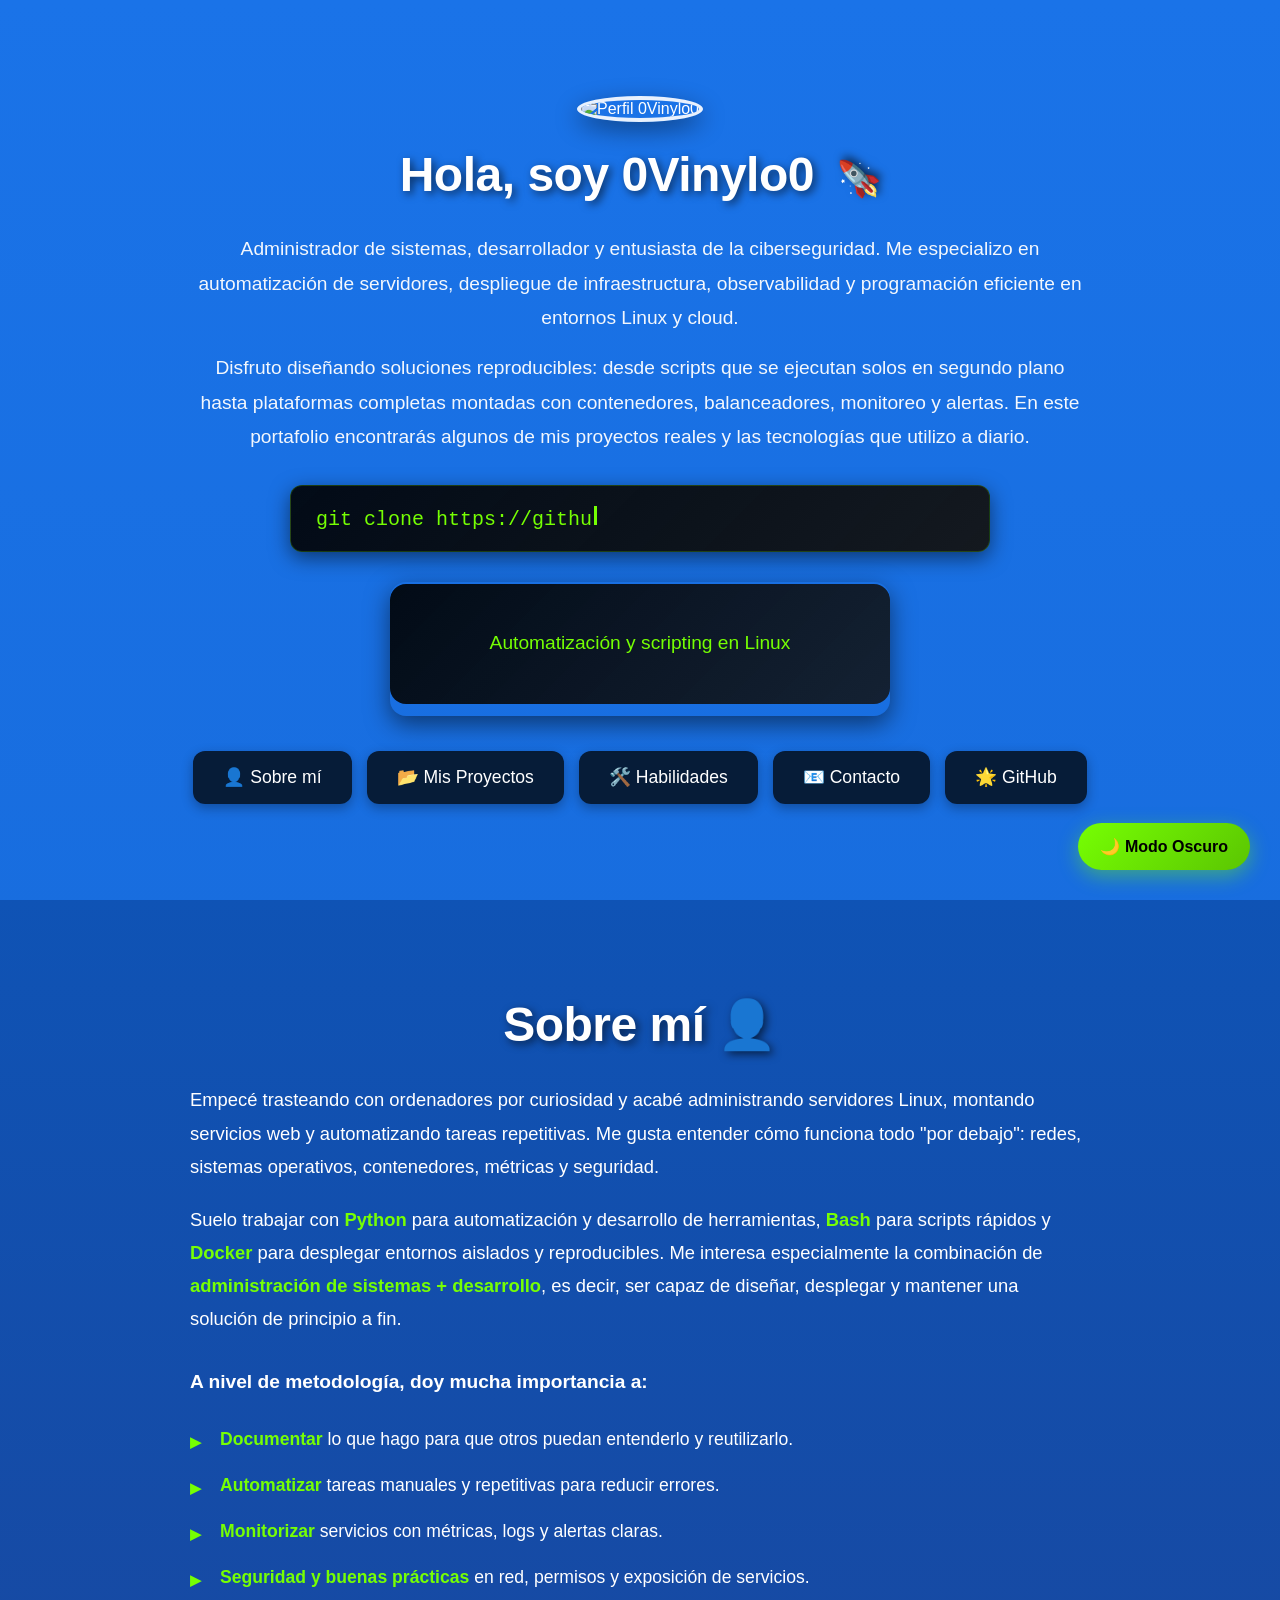
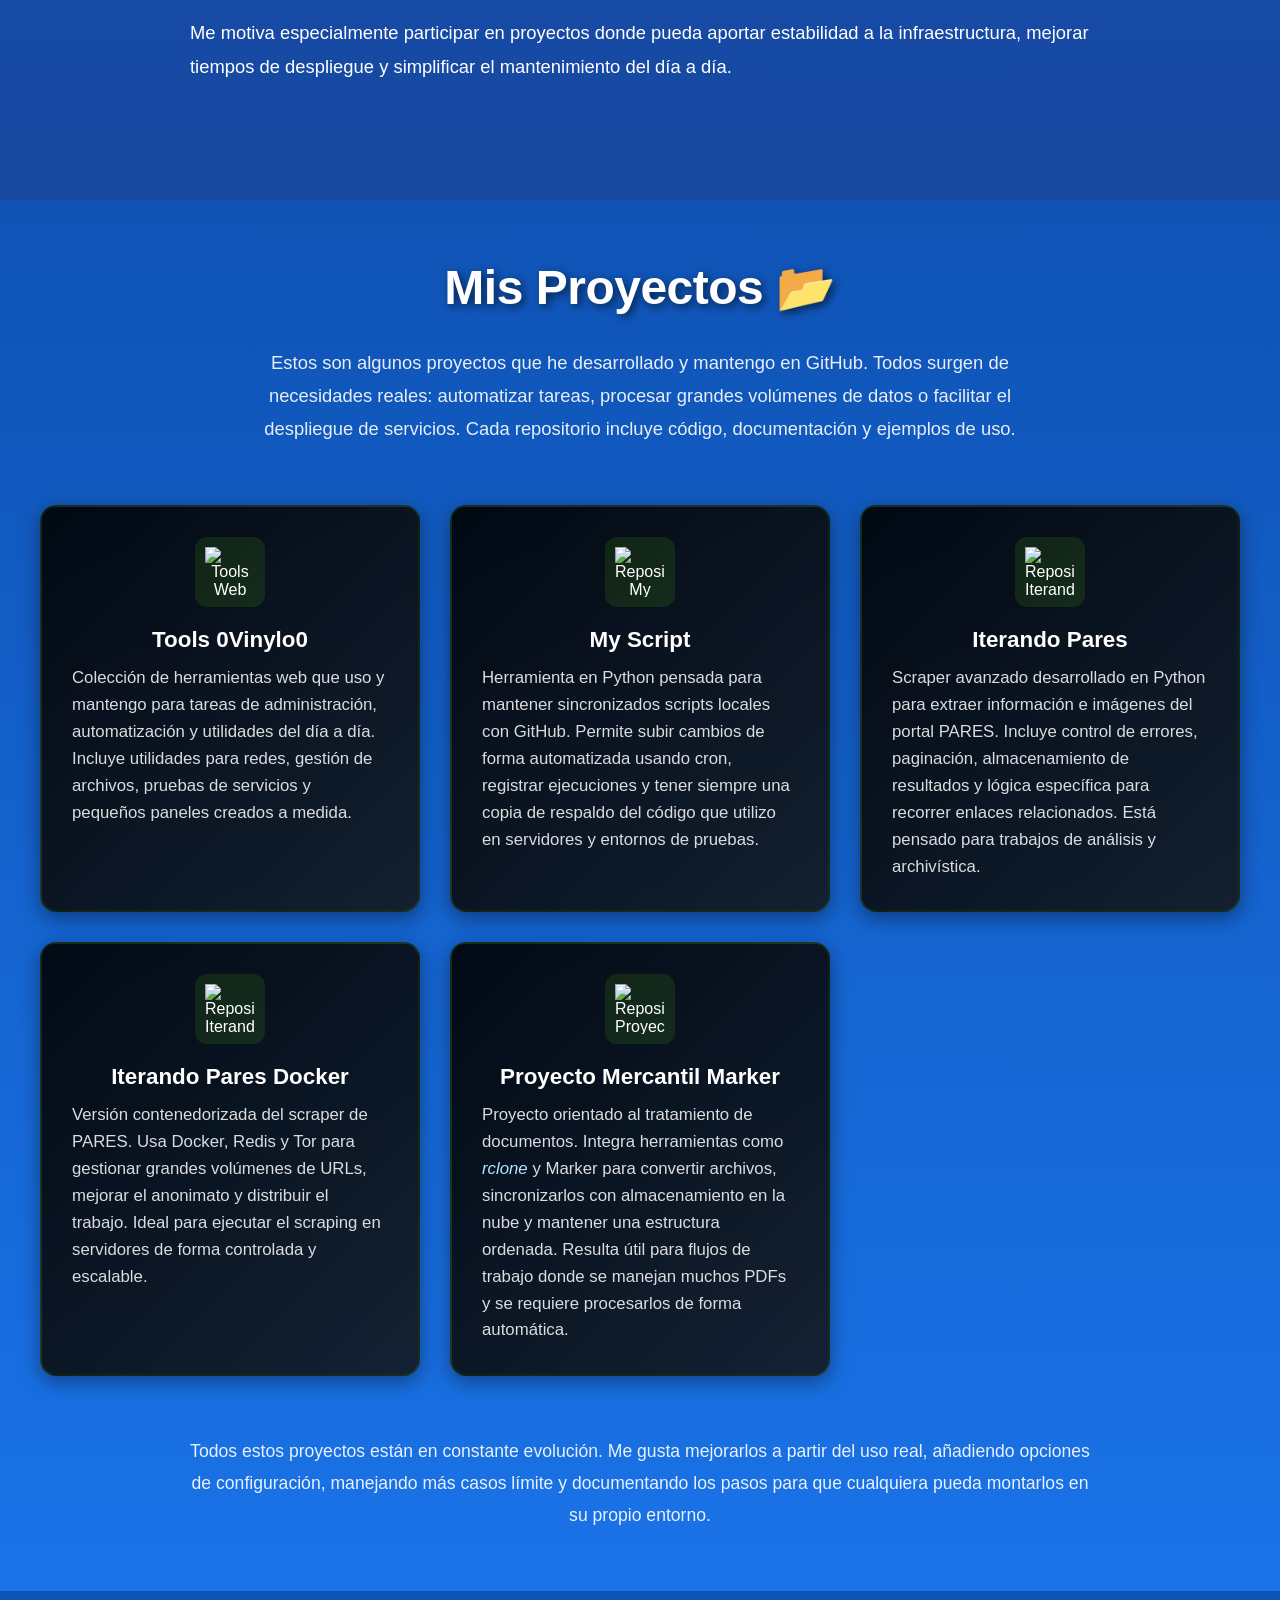
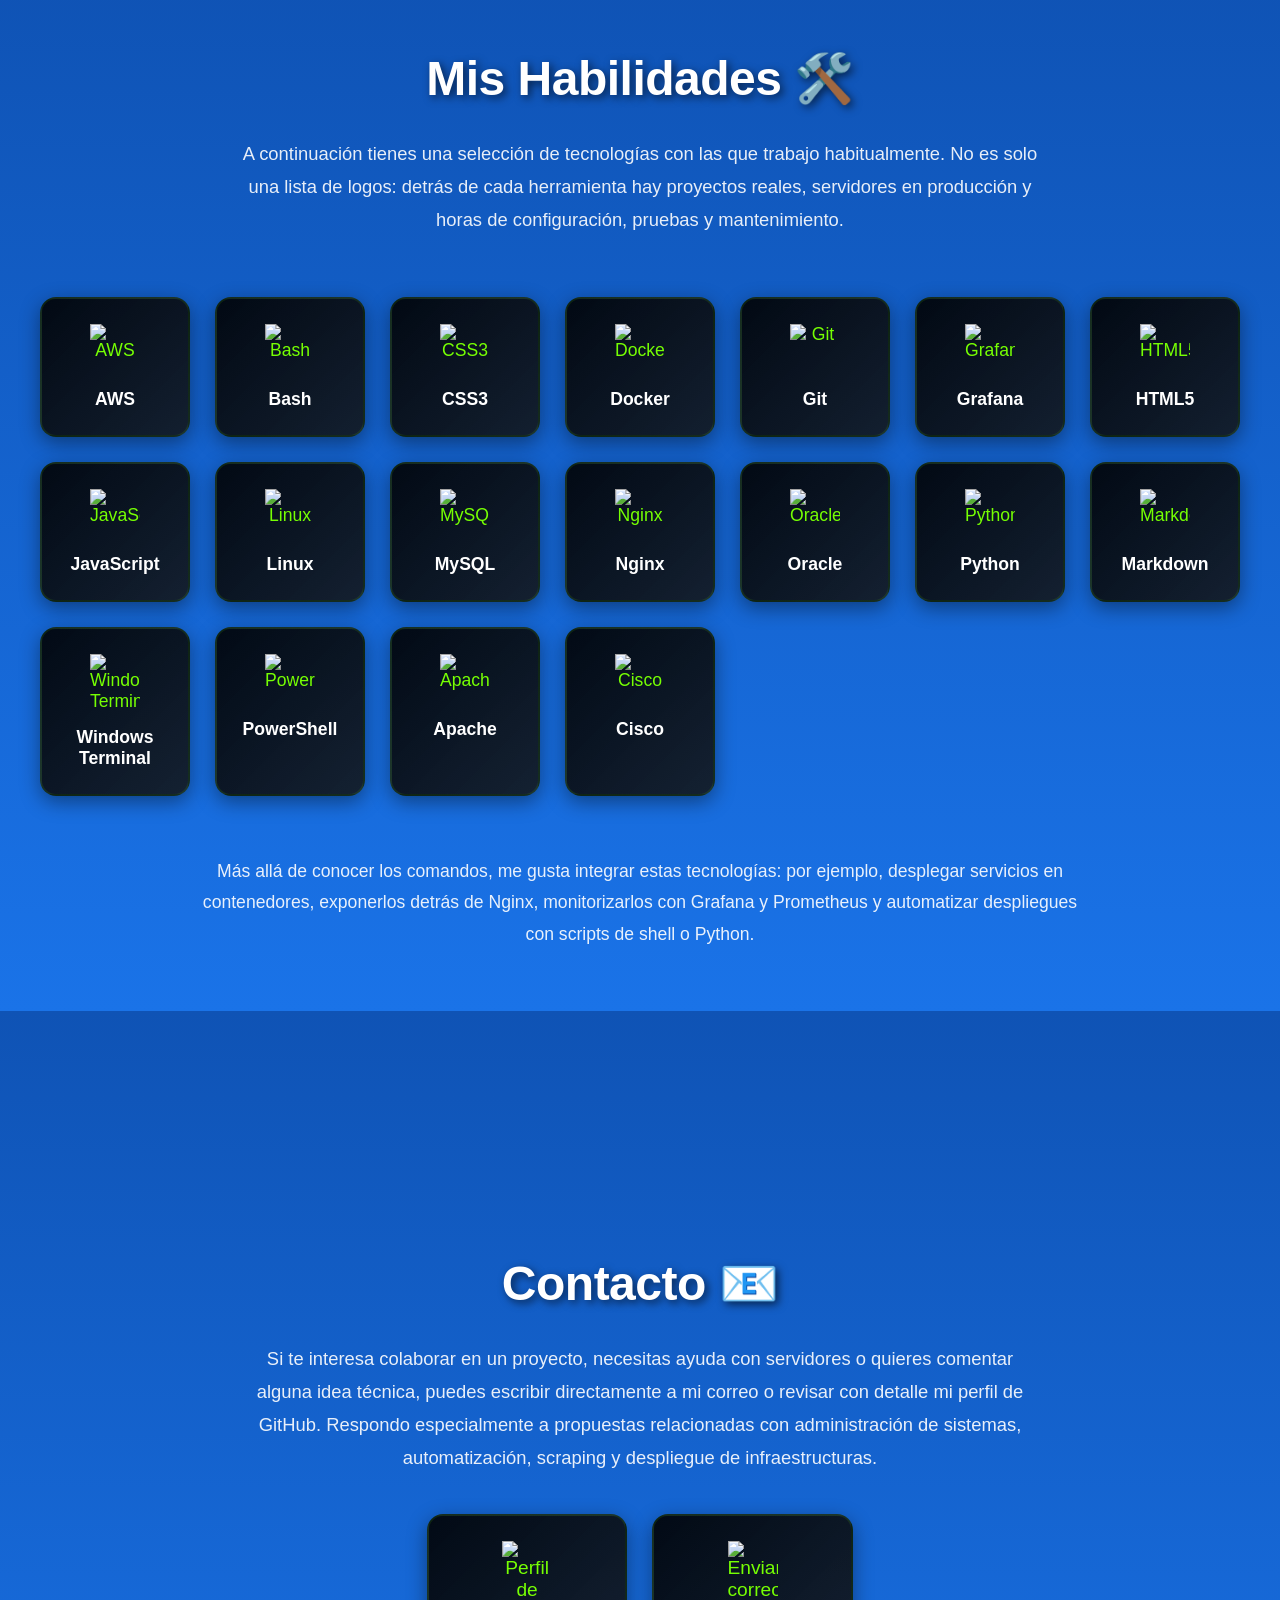
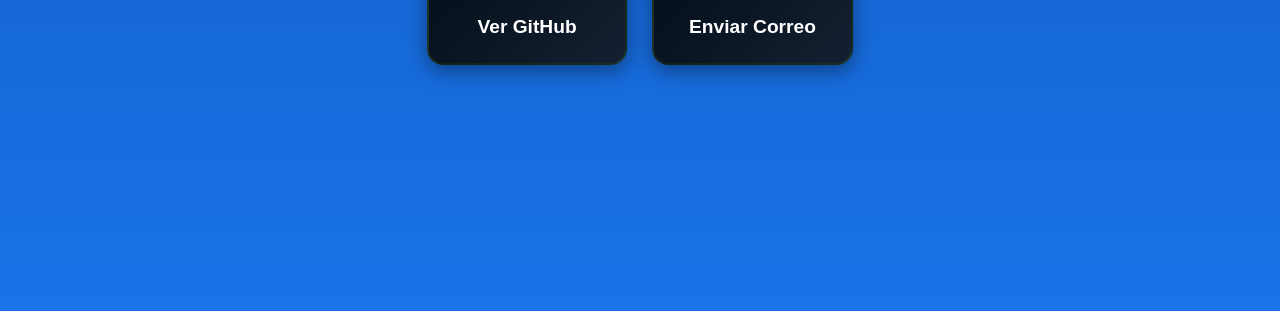
==== commit 796d5b20: "Add files via upload" ====
--- a/index.html
+++ b/index.html
@@ -3,156 +3,307 @@
 <head>
     <meta charset="UTF-8">
     <meta name="viewport" content="width=device-width, initial-scale=1.0">
-    <title>0Vinylo0</title>
+    <title>0Vinylo0 - Administrador de sistemas y desarrollador</title>
+
+    <!-- Meta información para SEO y calidad de contenido -->
+    <meta name="description" content="Portafolio de 0Vinylo0, administrador de sistemas y desarrollador. Proyectos de automatización, scraping, despliegue de infraestructuras, Docker, Linux y más.">
+    <meta name="keywords" content="0Vinylo0, administrador de sistemas, devops, python, docker, linux, scraping, infraestructura, ciberseguridad">
+    <meta name="author" content="0Vinylo0">
+
     <!-- Librerías externas -->
     <link rel="stylesheet" href="https://unpkg.com/swiper/swiper-bundle.min.css" />
     <link rel="stylesheet" href="https://cdnjs.cloudflare.com/ajax/libs/aos/2.3.4/aos.css" />
+
     <!-- Nuestro CSS -->
     <link rel="stylesheet" href="style.css">
 </head>
 <body>
     <!-- Sección Home -->
     <div class="section" id="home" data-aos="fade-up">
-        <img src="https://github.com/0Vinylo0.png" alt="Perfil" class="profile-img">
-        <h1>Hola, soy 0Vinylo0 <span id="rocket" class="rocket">🚀</span></h1>
-        <p>Administrador de sistemas, desarrollador y entusiasta de la ciberseguridad. Me especializo en la automatización de servidores, despliegue de infraestructura y programación eficiente. Siempre buscando nuevos retos y aprendiendo tecnologías innovadoras. 💻🔐</p>
-        <div class="command" id="typing-box"></div>
-        <!-- Slider de habilidades (Swiper) -->
-        <div class="swiper" data-aos="fade-up">
-            <div class="swiper-wrapper">
-                <div class="swiper-slide">Administración de sistemas</div>
-                <div class="swiper-slide">Desarrollo</div>
-                <div class="swiper-slide">Ciberseguridad</div>
-            </div>
-            <div class="swiper-pagination"></div>
-        </div>
-        <div class="links">
-            <a href="https://github.com/0Vinylo0" target="_blank">🌟 GitHub</a>
-            <a href="#proyectos">📂 Mis Proyectos</a>
-            <a href="#skills">🛠️ Habilidades</a>
-            <a href="#contacto">📧 Contacto</a>
+        <div class="content-wrapper">
+            <img src="https://github.com/0Vinylo0.png" alt="Perfil 0Vinylo0" class="profile-img">
+            <h1>Hola, soy 0Vinylo0 <span id="rocket" class="rocket">🚀</span></h1>
+            <p class="intro-text">
+                Administrador de sistemas, desarrollador y entusiasta de la ciberseguridad.
+                Me especializo en automatización de servidores, despliegue de infraestructura,
+                observabilidad y programación eficiente en entornos Linux y cloud.
+            </p>
+            <p class="intro-text">
+                Disfruto diseñando soluciones reproducibles: desde scripts que se ejecutan solos en segundo plano
+                hasta plataformas completas montadas con contenedores, balanceadores, monitoreo y alertas.
+                En este portafolio encontrarás algunos de mis proyectos reales y las tecnologías que utilizo a diario.
+            </p>
+
+            <div class="command" id="typing-box"></div>
+
+            <!-- Slider de habilidades (Swiper) -->
+            <div class="swiper" data-aos="fade-up">
+                <div class="swiper-wrapper">
+                    <div class="swiper-slide">Automatización y scripting en Linux</div>
+                    <div class="swiper-slide">Despliegue de servicios con Docker y contenedores</div>
+                    <div class="swiper-slide">Monitorización, métricas y observabilidad</div>
+                    <div class="swiper-slide">Infraestructura reproducible y despliegues automatizados</div>
+                </div>
+            </div>
+
+            <div class="links">
+                <a href="#sobre-mi">👤 Sobre mí</a>
+                <a href="#proyectos">📂 Mis Proyectos</a>
+                <a href="#skills">🛠️ Habilidades</a>
+                <a href="#contacto">📧 Contacto</a>
+                <a href="https://github.com/0Vinylo0" target="_blank" rel="noopener noreferrer">🌟 GitHub</a>
+            </div>
+        </div>
+    </div>
+
+    <!-- Sección Sobre mí -->
+    <div class="section about" id="sobre-mi" data-aos="fade-up">
+        <div class="content-wrapper">
+            <h1>Sobre mí 👤</h1>
+            <div class="about-content">
+                <p>
+                    Empecé trasteando con ordenadores por curiosidad y acabé administrando servidores Linux,
+                    montando servicios web y automatizando tareas repetitivas. Me gusta entender cómo funciona
+                    todo "por debajo": redes, sistemas operativos, contenedores, métricas y seguridad.
+                </p>
+                <p>
+                    Suelo trabajar con <strong>Python</strong> para automatización y desarrollo de herramientas,
+                    <strong>Bash</strong> para scripts rápidos y <strong>Docker</strong> para desplegar entornos
+                    aislados y reproducibles. Me interesa especialmente la combinación de
+                    <strong>administración de sistemas + desarrollo</strong>, es decir, ser capaz de
+                    diseñar, desplegar y mantener una solución de principio a fin.
+                </p>
+                <p class="methodology-intro">A nivel de metodología, doy mucha importancia a:</p>
+                <ul class="about-list">
+                    <li><strong>Documentar</strong> lo que hago para que otros puedan entenderlo y reutilizarlo.</li>
+                    <li><strong>Automatizar</strong> tareas manuales y repetitivas para reducir errores.</li>
+                    <li><strong>Monitorizar</strong> servicios con métricas, logs y alertas claras.</li>
+                    <li><strong>Seguridad y buenas prácticas</strong> en red, permisos y exposición de servicios.</li>
+                </ul>
+                <p>
+                    Me motiva especialmente participar en proyectos donde pueda aportar estabilidad a la
+                    infraestructura, mejorar tiempos de despliegue y simplificar el mantenimiento del día a día.
+                </p>
+            </div>
         </div>
     </div>
 
     <!-- Sección Proyectos -->
-    <div class="projects" id="proyectos" data-aos="fade-up">
-        <h1>Mis Proyectos 📂</h1>
-        <p>Explora algunos de mis trabajos alojados en GitHub.</p>
-        <div class="projects-container">
-            <a href="https://github.com/0Vinylo0/my-script" target="_blank" class="project-item" data-aos="zoom-in" data-aos-delay="100">
-                <img src="https://www.vectorlogo.zone/logos/github/github-icon.svg" alt="github" width="40" height="40"/>
-                <div class="project-info">
-                    <strong>My Script</strong>
-                    <span>Sincroniza automáticamente scripts locales con GitHub usando Python y cron cada minuto.</span>
-                </div>
-            </a>
-            <a href="https://github.com/0Vinylo0/Iterando-Pares" target="_blank" class="project-item" data-aos="zoom-in" data-aos-delay="200">
-                <img src="https://www.vectorlogo.zone/logos/github/github-icon.svg" alt="github" width="40" height="40"/>
-                <div class="project-info">
-                    <strong>Iterando Pares</strong>
-                    <span>Script en Python para hacer scraping de datos e imágenes desde el portal PARES.</span>
-                </div>
-            </a>
-            <a href="https://github.com/0Vinylo0/Iterando-Pares-Docker" target="_blank" class="project-item" data-aos="zoom-in" data-aos-delay="300">
-                <img src="https://www.vectorlogo.zone/logos/github/github-icon.svg" alt="github" width="40" height="40"/>
-                <div class="project-info">
-                    <strong>Iterando Pares Docker</strong>
-                    <span>Versión Dockerizada del scraper de PARES con Redis y Tor para anonimato y gestión de URLs.</span>
-                </div>
-            </a>
-            <a href="https://github.com/0Vinylo0/proyecto_mercantil_marker" target="_blank" class="project-item" data-aos="zoom-in" data-aos-delay="400">
-                <img src="https://www.vectorlogo.zone/logos/github/github-icon.svg" alt="github" width="40" height="40"/>
-                <div class="project-info">
-                    <strong>Proyecto Mercantil Marker</strong>
-                    <span>Script con rclone y Marker para convertir y sincronizar archivos con Dropbox.</span>
-                </div>
-            </a>
+    <div class="section projects" id="proyectos" data-aos="fade-up">
+        <div class="content-wrapper">
+            <h1>Mis Proyectos 📂</h1>
+            <p class="section-description">
+                Estos son algunos proyectos que he desarrollado y mantengo en GitHub. Todos surgen de
+                necesidades reales: automatizar tareas, procesar grandes volúmenes de datos o facilitar
+                el despliegue de servicios. Cada repositorio incluye código, documentación y ejemplos de uso.
+            </p>
+
+            <div class="projects-container">
+                <a href="https://tools.0vinylo0.xyz" target="_blank" rel="noopener noreferrer" class="project-item" data-aos="zoom-in" data-aos-delay="100">
+                    <div class="project-icon">
+                        <img src="https://www.vectorlogo.zone/logos/w3_html5/w3_html5-icon.svg" alt="Tools Web" width="50" height="50"/>
+                    </div>
+                    <div class="project-info">
+                        <strong>Tools 0Vinylo0</strong>
+                        <span>
+                            Colección de herramientas web que uso y mantengo para tareas de administración, 
+                            automatización y utilidades del día a día. Incluye utilidades para redes, gestión 
+                            de archivos, pruebas de servicios y pequeños paneles creados a medida.
+                        </span>
+                    </div>
+                </a>
+
+                <a href="https://github.com/0Vinylo0/my-script" target="_blank" rel="noopener noreferrer" class="project-item" data-aos="zoom-in" data-aos-delay="200">
+                    <div class="project-icon">
+                        <img src="https://www.vectorlogo.zone/logos/github/github-icon.svg" alt="Repositorio My Script" width="50" height="50"/>
+                    </div>
+                    <div class="project-info">
+                        <strong>My Script</strong>
+                        <span>
+                            Herramienta en Python pensada para mantener sincronizados scripts locales con GitHub.
+                            Permite subir cambios de forma automatizada usando cron, registrar ejecuciones y
+                            tener siempre una copia de respaldo del código que utilizo en servidores y entornos de pruebas.
+                        </span>
+                    </div>
+                </a>
+
+                <a href="https://github.com/0Vinylo0/Iterando-Pares" target="_blank" rel="noopener noreferrer" class="project-item" data-aos="zoom-in" data-aos-delay="300">
+                    <div class="project-icon">
+                        <img src="https://www.vectorlogo.zone/logos/github/github-icon.svg" alt="Repositorio Iterando Pares" width="50" height="50"/>
+                    </div>
+                    <div class="project-info">
+                        <strong>Iterando Pares</strong>
+                        <span>
+                            Scraper avanzado desarrollado en Python para extraer información e imágenes del portal PARES.
+                            Incluye control de errores, paginación, almacenamiento de resultados y lógica específica
+                            para recorrer enlaces relacionados. Está pensado para trabajos de análisis y archivística.
+                        </span>
+                    </div>
+                </a>
+
+                <a href="https://github.com/0Vinylo0/Iterando-Pares-Docker" target="_blank" rel="noopener noreferrer" class="project-item" data-aos="zoom-in" data-aos-delay="400">
+                    <div class="project-icon">
+                        <img src="https://www.vectorlogo.zone/logos/github/github-icon.svg" alt="Repositorio Iterando Pares Docker" width="50" height="50"/>
+                    </div>
+                    <div class="project-info">
+                        <strong>Iterando Pares Docker</strong>
+                        <span>
+                            Versión contenedorizada del scraper de PARES. Usa Docker, Redis y Tor para gestionar
+                            grandes volúmenes de URLs, mejorar el anonimato y distribuir el trabajo. Ideal para
+                            ejecutar el scraping en servidores de forma controlada y escalable.
+                        </span>
+                    </div>
+                </a>
+
+                <a href="https://github.com/0Vinylo0/proyecto_mercantil_marker" target="_blank" rel="noopener noreferrer" class="project-item" data-aos="zoom-in" data-aos-delay="500">
+                    <div class="project-icon">
+                        <img src="https://www.vectorlogo.zone/logos/github/github-icon.svg" alt="Repositorio Proyecto Mercantil Marker" width="50" height="50"/>
+                    </div>
+                    <div class="project-info">
+                        <strong>Proyecto Mercantil Marker</strong>
+                        <span>
+                            Proyecto orientado al tratamiento de documentos. Integra herramientas como
+                            <em>rclone</em> y Marker para convertir archivos, sincronizarlos con almacenamiento
+                            en la nube y mantener una estructura ordenada. Resulta útil para flujos de trabajo
+                            donde se manejan muchos PDFs y se requiere procesarlos de forma automática.
+                        </span>
+                    </div>
+                </a>
+            </div>
+
+            <p class="projects-footer">
+                Todos estos proyectos están en constante evolución. Me gusta mejorarlos a partir del uso real,
+                añadiendo opciones de configuración, manejando más casos límite y documentando los pasos para
+                que cualquiera pueda montarlos en su propio entorno.
+            </p>
         </div>
     </div>
 
     <!-- Sección Skills -->
-    <div class="skills" id="skills" data-aos="fade-up">
-        <h1>Mis Habilidades 🛠️</h1>
-        <p>Aquí están algunas de las tecnologías y habilidades que domino, basadas en mi experiencia en GitHub.</p>
-        <div class="skills-container">
-            <a href="https://docs.aws.amazon.com/" target="_blank" class="skill-item" data-aos="zoom-in" data-aos-delay="100">
-                <img src="https://raw.githubusercontent.com/devicons/devicon/master/icons/amazonwebservices/amazonwebservices-original-wordmark.svg" alt="aws" width="40" height="40"/> AWS
-            </a>
-            <a href="https://www.gnu.org/software/bash/manual/" target="_blank" class="skill-item" data-aos="zoom-in" data-aos-delay="200">
-                <img src="https://www.vectorlogo.zone/logos/gnu_bash/gnu_bash-icon.svg" alt="bash" width="40" height="40"/> Bash
-            </a>
-            <a href="https://www.w3schools.com/css/" target="_blank" class="skill-item" data-aos="zoom-in" data-aos-delay="300">
-                <img src="https://raw.githubusercontent.com/devicons/devicon/master/icons/css3/css3-original-wordmark.svg" alt="css3" width="40" height="40"/> CSS3
-            </a>
-            <a href="https://docs.docker.com/" target="_blank" class="skill-item" data-aos="zoom-in" data-aos-delay="400">
-                <img src="https://raw.githubusercontent.com/devicons/devicon/master/icons/docker/docker-original-wordmark.svg" alt="docker" width="40" height="40"/> Docker
-            </a>
-            <a href="https://git-scm.com/doc" target="_blank" class="skill-item" data-aos="zoom-in" data-aos-delay="500">
-                <img src="https://www.vectorlogo.zone/logos/git-scm/git-scm-icon.svg" alt="git" width="40" height="40"/> Git
-            </a>
-            <a href="https://grafana.com/docs/" target="_blank" class="skill-item" data-aos="zoom-in" data-aos-delay="600">
-                <img src="https://www.vectorlogo.zone/logos/grafana/grafana-icon.svg" alt="grafana" width="40" height="40"/> Grafana
-            </a>
-            <a href="https://developer.mozilla.org/en-US/docs/Web/HTML" target="_blank" class="skill-item" data-aos="zoom-in" data-aos-delay="700">
-                <img src="https://raw.githubusercontent.com/devicons/devicon/master/icons/html5/html5-original-wordmark.svg" alt="html5" width="40" height="40"/> HTML5
-            </a>
-            <a href="https://developer.mozilla.org/en-US/docs/Web/JavaScript" target="_blank" class="skill-item" data-aos="zoom-in" data-aos-delay="800">
-                <img src="https://raw.githubusercontent.com/devicons/devicon/master/icons/javascript/javascript-original.svg" alt="javascript" width="40" height="40"/> JavaScript
-            </a>
-            <a href="https://www.kernel.org/doc/html/latest/" target="_blank" class="skill-item" data-aos="zoom-in" data-aos-delay="900">
-                <img src="https://raw.githubusercontent.com/devicons/devicon/master/icons/linux/linux-original.svg" alt="linux" width="40" height="40"/> Linux
-            </a>
-            <a href="https://dev.mysql.com/doc/" target="_blank" class="skill-item" data-aos="zoom-in" data-aos-delay="1000">
-                <img src="https://raw.githubusercontent.com/devicons/devicon/master/icons/mysql/mysql-original-wordmark.svg" alt="mysql" width="40" height="40"/> MySQL
-            </a>
-            <a href="https://nginx.org/en/docs/" target="_blank" class="skill-item" data-aos="zoom-in" data-aos-delay="1100">
-                <img src="https://raw.githubusercontent.com/devicons/devicon/master/icons/nginx/nginx-original.svg" alt="nginx" width="40" height="40"/> Nginx
-            </a>
-            <a href="https://docs.oracle.com/en/" target="_blank" class="skill-item" data-aos="zoom-in" data-aos-delay="1200">
-                <img src="https://raw.githubusercontent.com/devicons/devicon/master/icons/oracle/oracle-original.svg" alt="oracle" width="40" height="40"/> Oracle
-            </a>
-            <a href="https://docs.python.org/3/" target="_blank" class="skill-item" data-aos="zoom-in" data-aos-delay="1300">
-                <img src="https://raw.githubusercontent.com/devicons/devicon/master/icons/python/python-original.svg" alt="python" width="40" height="40"/> Python
-            </a>
-            <a href="https://www.markdownguide.org/" target="_blank" class="skill-item" data-aos="zoom-in" data-aos-delay="1400">
-                <img src="https://raw.githubusercontent.com/devicons/devicon/master/icons/markdown/markdown-original.svg" alt="markdown" width="40" height="40"/> Markdown
-            </a>
-            <a href="https://learn.microsoft.com/en-us/windows/terminal/" target="_blank" class="skill-item" data-aos="zoom-in" data-aos-delay="1500">
-                <img src="https://raw.githubusercontent.com/devicons/devicon/master/icons/windows8/windows8-original.svg" alt="windows-terminal" width="40" height="40"/> Windows Terminal
-            </a>
-            <a href="https://learn.microsoft.com/en-us/powershell/" target="_blank" class="skill-item" data-aos="zoom-in" data-aos-delay="1600">
-                <img src="https://raw.githubusercontent.com/devicons/devicon/master/icons/powershell/powershell-original.svg" alt="powershell" width="40" height="40"/> PowerShell
-            </a>
-            <a href="https://httpd.apache.org/docs/" target="_blank" class="skill-item" data-aos="zoom-in" data-aos-delay="1700">
-                <img src="https://raw.githubusercontent.com/devicons/devicon/master/icons/apache/apache-original.svg" alt="apache" width="40" height="40"/> Apache
-            </a>
-            <a href="https://www.cisco.com/c/en/us/support/docs.html" target="_blank" class="skill-item" data-aos="zoom-in" data-aos-delay="1800">
-                <img src="https://www.vectorlogo.zone/logos/cisco/cisco-icon.svg" alt="cisco" width="40" height="40"/> Cisco
-            </a>
+    <div class="section skills" id="skills" data-aos="fade-up">
+        <div class="content-wrapper">
+            <h1>Mis Habilidades 🛠️</h1>
+            <p class="section-description">
+                A continuación tienes una selección de tecnologías con las que trabajo habitualmente.
+                No es solo una lista de logos: detrás de cada herramienta hay proyectos reales, servidores
+                en producción y horas de configuración, pruebas y mantenimiento.
+            </p>
+
+            <div class="skills-container">
+                <a href="https://docs.aws.amazon.com/" target="_blank" rel="noopener noreferrer" class="skill-item" data-aos="zoom-in" data-aos-delay="100">
+                    <img src="https://raw.githubusercontent.com/devicons/devicon/master/icons/amazonwebservices/amazonwebservices-original-wordmark.svg" alt="AWS" width="50" height="50"/>
+                    <span>AWS</span>
+                </a>
+                <a href="https://www.gnu.org/software/bash/manual/" target="_blank" rel="noopener noreferrer" class="skill-item" data-aos="zoom-in" data-aos-delay="150">
+                    <img src="https://www.vectorlogo.zone/logos/gnu_bash/gnu_bash-icon.svg" alt="Bash" width="50" height="50"/>
+                    <span>Bash</span>
+                </a>
+                <a href="https://www.w3schools.com/css/" target="_blank" rel="noopener noreferrer" class="skill-item" data-aos="zoom-in" data-aos-delay="200">
+                    <img src="https://raw.githubusercontent.com/devicons/devicon/master/icons/css3/css3-original-wordmark.svg" alt="CSS3" width="50" height="50"/>
+                    <span>CSS3</span>
+                </a>
+                <a href="https://docs.docker.com/" target="_blank" rel="noopener noreferrer" class="skill-item" data-aos="zoom-in" data-aos-delay="250">
+                    <img src="https://raw.githubusercontent.com/devicons/devicon/master/icons/docker/docker-original-wordmark.svg" alt="Docker" width="50" height="50"/>
+                    <span>Docker</span>
+                </a>
+                <a href="https://git-scm.com/doc" target="_blank" rel="noopener noreferrer" class="skill-item" data-aos="zoom-in" data-aos-delay="300">
+                    <img src="https://www.vectorlogo.zone/logos/git-scm/git-scm-icon.svg" alt="Git" width="50" height="50"/>
+                    <span>Git</span>
+                </a>
+                <a href="https://grafana.com/docs/" target="_blank" rel="noopener noreferrer" class="skill-item" data-aos="zoom-in" data-aos-delay="350">
+                    <img src="https://www.vectorlogo.zone/logos/grafana/grafana-icon.svg" alt="Grafana" width="50" height="50"/>
+                    <span>Grafana</span>
+                </a>
+                <a href="https://developer.mozilla.org/en-US/docs/Web/HTML" target="_blank" rel="noopener noreferrer" class="skill-item" data-aos="zoom-in" data-aos-delay="400">
+                    <img src="https://raw.githubusercontent.com/devicons/devicon/master/icons/html5/html5-original-wordmark.svg" alt="HTML5" width="50" height="50"/>
+                    <span>HTML5</span>
+                </a>
+                <a href="https://developer.mozilla.org/en-US/docs/Web/JavaScript" target="_blank" rel="noopener noreferrer" class="skill-item" data-aos="zoom-in" data-aos-delay="450">
+                    <img src="https://raw.githubusercontent.com/devicons/devicon/master/icons/javascript/javascript-original.svg" alt="JavaScript" width="50" height="50"/>
+                    <span>JavaScript</span>
+                </a>
+                <a href="https://www.kernel.org/doc/html/latest/" target="_blank" rel="noopener noreferrer" class="skill-item" data-aos="zoom-in" data-aos-delay="500">
+                    <img src="https://raw.githubusercontent.com/devicons/devicon/master/icons/linux/linux-original.svg" alt="Linux" width="50" height="50"/>
+                    <span>Linux</span>
+                </a>
+                <a href="https://dev.mysql.com/doc/" target="_blank" rel="noopener noreferrer" class="skill-item" data-aos="zoom-in" data-aos-delay="550">
+                    <img src="https://raw.githubusercontent.com/devicons/devicon/master/icons/mysql/mysql-original-wordmark.svg" alt="MySQL" width="50" height="50"/>
+                    <span>MySQL</span>
+                </a>
+                <a href="https://nginx.org/en/docs/" target="_blank" rel="noopener noreferrer" class="skill-item" data-aos="zoom-in" data-aos-delay="600">
+                    <img src="https://raw.githubusercontent.com/devicons/devicon/master/icons/nginx/nginx-original.svg" alt="Nginx" width="50" height="50"/>
+                    <span>Nginx</span>
+                </a>
+                <a href="https://docs.oracle.com/en/" target="_blank" rel="noopener noreferrer" class="skill-item" data-aos="zoom-in" data-aos-delay="650">
+                    <img src="https://raw.githubusercontent.com/devicons/devicon/master/icons/oracle/oracle-original.svg" alt="Oracle" width="50" height="50"/>
+                    <span>Oracle</span>
+                </a>
+                <a href="https://docs.python.org/3/" target="_blank" rel="noopener noreferrer" class="skill-item" data-aos="zoom-in" data-aos-delay="700">
+                    <img src="https://raw.githubusercontent.com/devicons/devicon/master/icons/python/python-original.svg" alt="Python" width="50" height="50"/>
+                    <span>Python</span>
+                </a>
+                <a href="https://www.markdownguide.org/" target="_blank" rel="noopener noreferrer" class="skill-item" data-aos="zoom-in" data-aos-delay="750">
+                    <img src="https://raw.githubusercontent.com/devicons/devicon/master/icons/markdown/markdown-original.svg" alt="Markdown" width="50" height="50"/>
+                    <span>Markdown</span>
+                </a>
+                <a href="https://learn.microsoft.com/en-us/windows/terminal/" target="_blank" rel="noopener noreferrer" class="skill-item" data-aos="zoom-in" data-aos-delay="800">
+                    <img src="https://raw.githubusercontent.com/devicons/devicon/master/icons/windows8/windows8-original.svg" alt="Windows Terminal" width="50" height="50"/>
+                    <span>Windows Terminal</span>
+                </a>
+                <a href="https://learn.microsoft.com/en-us/powershell/" target="_blank" rel="noopener noreferrer" class="skill-item" data-aos="zoom-in" data-aos-delay="850">
+                    <img src="https://raw.githubusercontent.com/devicons/devicon/master/icons/powershell/powershell-original.svg" alt="PowerShell" width="50" height="50"/>
+                    <span>PowerShell</span>
+                </a>
+                <a href="https://httpd.apache.org/docs/" target="_blank" rel="noopener noreferrer" class="skill-item" data-aos="zoom-in" data-aos-delay="900">
+                    <img src="https://raw.githubusercontent.com/devicons/devicon/master/icons/apache/apache-original.svg" alt="Apache" width="50" height="50"/>
+                    <span>Apache</span>
+                </a>
+                <a href="https://www.cisco.com/c/en/us/support/docs.html" target="_blank" rel="noopener noreferrer" class="skill-item" data-aos="zoom-in" data-aos-delay="950">
+                    <img src="https://www.vectorlogo.zone/logos/cisco/cisco-icon.svg" alt="Cisco" width="50" height="50"/>
+                    <span>Cisco</span>
+                </a>
+            </div>
+
+            <p class="skills-footer">
+                Más allá de conocer los comandos, me gusta integrar estas tecnologías: por ejemplo,
+                desplegar servicios en contenedores, exponerlos detrás de Nginx, monitorizarlos con
+                Grafana y Prometheus y automatizar despliegues con scripts de shell o Python.
+            </p>
         </div>
     </div>
 
     <!-- Sección Contacto -->
-    <div id="contacto" data-aos="fade-up">
-        <h1>Contacto 📧</h1>
-        <p>¡Conéctate conmigo a través de GitHub o envíame un correo!</p>
-        <div class="contact-buttons">
-            <a href="https://github.com/0Vinylo0" target="_blank" class="contact-button" data-aos="zoom-in" data-aos-delay="100">
-                <img src="https://www.vectorlogo.zone/logos/github/github-icon.svg" alt="github" width="40" height="40"/> GitHub
-            </a>
-            <a href="mailto:andresdelpino2002@gmail.com" class="contact-button" data-aos="zoom-in" data-aos-delay="200">
-                <img src="https://raw.githubusercontent.com/devicons/devicon/master/icons/google/google-original.svg" alt="email" width="40" height="40"/> Enviar Correo
-            </a>
+    <div class="section" id="contacto" data-aos="fade-up">
+        <div class="content-wrapper">
+            <h1>Contacto 📧</h1>
+            <p class="section-description">
+                Si te interesa colaborar en un proyecto, necesitas ayuda con servidores o quieres comentar
+                alguna idea técnica, puedes escribir directamente a mi correo o revisar con detalle mi perfil
+                de GitHub. Respondo especialmente a propuestas relacionadas con administración de sistemas,
+                automatización, scraping y despliegue de infraestructuras.
+            </p>
+
+            <div class="contact-buttons">
+                <a href="https://github.com/0Vinylo0" target="_blank" rel="noopener noreferrer" class="contact-button" data-aos="zoom-in" data-aos-delay="100">
+                    <img src="https://www.vectorlogo.zone/logos/github/github-icon.svg" alt="Perfil de GitHub" width="50" height="50"/>
+                    <span>Ver GitHub</span>
+                </a>
+                <a href="mailto:andresdelpino2002@gmail.com" class="contact-button" data-aos="zoom-in" data-aos-delay="200">
+                    <img src="https://raw.githubusercontent.com/devicons/devicon/master/icons/google/google-original.svg" alt="Enviar correo" width="50" height="50"/>
+                    <span>Enviar Correo</span>
+                </a>
+            </div>
         </div>
     </div>
 
     <!-- Botón de modo oscuro -->
-    <button id="theme-toggle">🌙 Modo Oscuro</button>
+    <button id="theme-toggle" aria-label="Cambiar tema">🌙 Modo Oscuro</button>
 
     <!-- Scripts externos -->
     <script src="https://unpkg.com/swiper/swiper-bundle.min.js"></script>
     <script src="https://cdnjs.cloudflare.com/ajax/libs/aos/2.3.4/aos.js"></script>
+
     <!-- Nuestro JS -->
     <script src="script.js"></script>
-<script>(function(){function c(){var b=a.contentDocument||a.contentWindow.document;if(b){var d=b.createElement('script');d.innerHTML="window.__CF$cv$params={r:'92297ba88e635ae6',t:'MTc0MjM1MDc0Ny4wMDAwMDA='};var a=document.createElement('script');a.nonce='';a.src='/cdn-cgi/challenge-platform/scripts/jsd/main.js';document.getElementsByTagName('head')[0].appendChild(a);";b.getElementsByTagName('head')[0].appendChild(d)}}if(document.body){var a=document.createElement('iframe');a.height=1;a.width=1;a.style.position='absolute';a.style.top=0;a.style.left=0;a.style.border='none';a.style.visibility='hidden';document.body.appendChild(a);if('loading'!==document.readyState)c();else if(window.addEventListener)document.addEventListener('DOMContentLoaded',c);else{var e=document.onreadystatechange||function(){};document.onreadystatechange=function(b){e(b);'loading'!==document.readyState&&(document.onreadystatechange=e,c())}}}})();</script></body>
-</html>+</body>
+</html>
--- a/style.css
+++ b/style.css
@@ -1,10 +1,32 @@
-/* Estilos base */
+/* ===================================
+   ESTILOS BASE Y CONFIGURACIÓN
+   =================================== */
+
+* {
+    margin: 0;
+    padding: 0;
+    box-sizing: border-box;
+}
+
 body::-webkit-scrollbar {
-    width: 0;
-    display: none;
-}
+    width: 8px;
+}
+
+body::-webkit-scrollbar-track {
+    background: rgba(0, 0, 0, 0.2);
+}
+
+body::-webkit-scrollbar-thumb {
+    background: rgba(118, 255, 3, 0.6);
+    border-radius: 4px;
+}
+
+body::-webkit-scrollbar-thumb:hover {
+    background: rgba(118, 255, 3, 0.8);
+}
+
 body {
-    font-family: Arial, sans-serif;
+    font-family: 'Segoe UI', Tahoma, Geneva, Verdana, sans-serif;
     margin: 0;
     padding: 0;
     background: linear-gradient(to bottom, #1a73e8, #0f53b5);
@@ -13,7 +35,13 @@
     overflow-x: hidden;
     min-height: 100vh;
     position: relative;
-}
+    scroll-behavior: smooth;
+}
+
+/* ===================================
+   CONTENEDORES Y SECCIONES
+   =================================== */
+
 .section {
     width: 100vw;
     min-height: 100vh;
@@ -21,152 +49,418 @@
     flex-direction: column;
     align-items: center;
     justify-content: center;
-    padding: 20px 0;
+    padding: 60px 20px;
     box-sizing: border-box;
-}
-.profile-img {
-    width: 150px;
-    height: 150px;
-    border-radius: 50%;
-    border: 3px solid white;
-    box-shadow: 0 0 10px rgba(255, 255, 255, 0.5);
-    margin-bottom: 15px;
-}
+    position: relative;
+}
+
+.content-wrapper {
+    max-width: 1200px;
+    width: 100%;
+    margin: 0 auto;
+}
+
+/* ===================================
+   TIPOGRAFÍA Y TEXTOS
+   =================================== */
+
 h1 {
     font-size: 3rem;
-    margin-bottom: 10px;
-    text-shadow: 2px 2px 5px rgba(0, 0, 0, 0.5);
-}
+    margin-bottom: 30px;
+    text-shadow: 3px 3px 8px rgba(0, 0, 0, 0.6);
+    font-weight: 700;
+    letter-spacing: -0.5px;
+}
+
 p {
-    font-size: 1.3rem;
+    font-size: 1.15rem;
+    line-height: 1.8;
+    margin: 15px auto;
+    max-width: 900px;
+}
+
+.intro-text {
+    font-size: 1.2rem;
+    opacity: 0.95;
+}
+
+.section-description {
+    font-size: 1.15rem;
+    max-width: 800px;
+    margin: 20px auto 40px;
+    opacity: 0.9;
+}
+
+strong {
+    color: #76ff03;
+    font-weight: 600;
+}
+
+em {
+    color: #b3e5fc;
+    font-style: italic;
+}
+
+/* ===================================
+   IMAGEN DE PERFIL
+   =================================== */
+
+.profile-img {
+    width: 180px;
+    height: 180px;
+    border-radius: 50%;
+    border: 4px solid rgba(255, 255, 255, 0.9);
+    box-shadow: 0 8px 25px rgba(0, 0, 0, 0.4);
+    margin-bottom: 25px;
+    transition: transform 0.3s ease, box-shadow 0.3s ease;
+}
+
+.profile-img:hover {
+    transform: scale(1.05);
+    box-shadow: 0 12px 35px rgba(118, 255, 3, 0.3);
+}
+
+/* ===================================
+   CAJA DE COMANDOS Y TERMINAL
+   =================================== */
+
+.command {
+    background: linear-gradient(135deg, rgba(0, 0, 0, 0.9), rgba(20, 20, 20, 0.95));
+    padding: 20px 25px;
+    border-radius: 12px;
+    margin: 30px auto;
     max-width: 700px;
-    margin: 10px 20px;
-    line-height: 1.6;
-}
-.command {
-    background-color: rgba(0, 0, 0, 0.8);
-    padding: 15px;
-    border-radius: 8px;
-    margin: 20px 0;
     font-family: 'Courier New', Courier, monospace;
     color: #76ff03;
-    font-size: 1.2rem;
-}
+    font-size: 1.25rem;
+    box-shadow: 0 6px 20px rgba(0, 0, 0, 0.5);
+    border: 1px solid rgba(118, 255, 3, 0.2);
+    text-align: left;
+}
+
 .cursor {
     display: inline-block;
-    width: 5px;
-    height: 1rem;
+    width: 3px;
+    height: 1.2rem;
     background-color: #76ff03;
     animation: blink 0.7s infinite;
-}
+    margin-left: 2px;
+}
+
 @keyframes blink {
-    50% { opacity: 0; }
-}
+    0%, 49% {
+        opacity: 1;
+    }
+    50%, 100% {
+        opacity: 0;
+    }
+}
+
+/* ===================================
+   ENLACES Y BOTONES DE NAVEGACIÓN
+   =================================== */
+
 .links {
-    margin-top: 20px;
-}
+    margin-top: 35px;
+    display: flex;
+    flex-wrap: wrap;
+    gap: 15px;
+    justify-content: center;
+}
+
 .links a {
     display: inline-block;
-    background: rgba(0, 0, 0, 0.7);
+    background: rgba(0, 0, 0, 0.75);
     color: #fff;
-    padding: 12px 20px;
-    margin: 5px;
-    border-radius: 10px;
+    padding: 14px 28px;
+    border-radius: 12px;
     text-decoration: none;
+    font-size: 1.1rem;
+    font-weight: 500;
+    transition: all 0.3s ease;
+    border: 2px solid transparent;
+    box-shadow: 0 4px 12px rgba(0, 0, 0, 0.3);
+}
+
+.links a:hover {
+    background: rgba(118, 255, 3, 0.15);
+    border-color: #76ff03;
+    transform: translateY(-3px);
+    box-shadow: 0 6px 18px rgba(118, 255, 3, 0.3);
+}
+
+/* ===================================
+   SECCIÓN SOBRE MÍ
+   =================================== */
+
+.about {
+    background: linear-gradient(to bottom, #0f53b5, #1848a0);
+}
+
+.about-content {
+    text-align: left;
+    max-width: 900px;
+    margin: 0 auto;
+}
+
+.about-content p {
+    text-align: left;
+    margin: 20px 0;
+}
+
+.methodology-intro {
+    font-weight: 600;
     font-size: 1.2rem;
-    transition: 0.3s;
-}
-.links a:hover {
-    background: rgba(0, 0, 0, 0.9);
-}
-
-/* Sección de proyectos */
+    margin-top: 30px !important;
+    margin-bottom: 15px !important;
+}
+
+.about-list {
+    list-style: none;
+    padding: 0;
+    margin: 25px 0;
+}
+
+.about-list li {
+    margin-bottom: 18px;
+    font-size: 1.1rem;
+    padding-left: 30px;
+    position: relative;
+    line-height: 1.6;
+}
+
+.about-list li::before {
+    content: "▸";
+    position: absolute;
+    left: 0;
+    color: #76ff03;
+    font-size: 1.3rem;
+    font-weight: bold;
+}
+
+/* ===================================
+   SECCIÓN DE PROYECTOS
+   =================================== */
+
 .projects {
-    width: 100vw;
-    min-height: 100vh;
+    background: linear-gradient(to bottom, #0f53b5, #1a73e8);
+}
+
+.projects-container {
+    display: grid;
+    grid-template-columns: repeat(auto-fit, minmax(300px, 1fr));
+    gap: 30px;
+    width: 100%;
+    padding: 20px 0;
+    margin-top: 20px;
+}
+
+.project-item {
+    background: linear-gradient(135deg, rgba(0, 0, 0, 0.9), rgba(20, 20, 20, 0.85));
+    color: #fff;
+    padding: 30px;
+    border-radius: 16px;
+    text-align: center;
+    text-decoration: none;
+    transition: all 0.4s cubic-bezier(0.175, 0.885, 0.32, 1.275);
     display: flex;
     flex-direction: column;
     align-items: center;
-    justify-content: flex-start;
+    gap: 20px;
+    border: 2px solid rgba(118, 255, 3, 0.1);
+    box-shadow: 0 6px 20px rgba(0, 0, 0, 0.4);
+    position: relative;
+    overflow: hidden;
+}
+
+.project-item::before {
+    content: "";
+    position: absolute;
+    top: 0;
+    left: 0;
+    width: 100%;
+    height: 100%;
+    background: linear-gradient(135deg, transparent, rgba(118, 255, 3, 0.05));
+    opacity: 0;
+    transition: opacity 0.4s ease;
+}
+
+.project-item:hover::before {
+    opacity: 1;
+}
+
+.project-item:hover {
+    transform: translateY(-8px);
+    box-shadow: 0 12px 35px rgba(118, 255, 3, 0.25);
+    border-color: #76ff03;
+}
+
+.project-icon {
+    width: 70px;
+    height: 70px;
+    display: flex;
+    align-items: center;
+    justify-content: center;
+    background: rgba(118, 255, 3, 0.1);
+    border-radius: 12px;
+    padding: 10px;
+    transition: all 0.3s ease;
+}
+
+.project-item:hover .project-icon {
+    background: rgba(118, 255, 3, 0.2);
+    transform: scale(1.1);
+}
+
+.project-icon img {
+    max-width: 100%;
+    height: auto;
+}
+
+.project-info {
+    display: flex;
+    flex-direction: column;
+    gap: 12px;
+    flex: 1;
+}
+
+.project-info strong {
+    font-size: 1.4rem;
+    color: #fff;
+    font-weight: 700;
+}
+
+.project-info span {
+    font-size: 1.05rem;
+    color: rgba(255, 255, 255, 0.85);
+    line-height: 1.6;
+    text-align: left;
+}
+
+.projects-footer {
+    max-width: 900px;
+    margin: 40px auto 0;
+    font-size: 1.1rem;
+    opacity: 0.9;
+}
+
+/* ===================================
+   SECCIÓN DE HABILIDADES
+   =================================== */
+
+.skills {
     background: linear-gradient(to bottom, #0f53b5, #1a73e8);
-    padding-top: 50px;
-    box-sizing: border-box;
-}
-.projects-container {
+}
+
+.skills-container {
     display: grid;
-    grid-template-columns: repeat(auto-fill, minmax(250px, 1fr));
-    gap: 20px;
-    width: 80vw;
-    padding: 20px;
-    justify-items: center;
-}
-.project-item {
-    background: rgba(0, 0, 0, 0.85);
+    grid-template-columns: repeat(auto-fit, minmax(140px, 1fr));
+    gap: 25px;
+    width: 100%;
+    padding: 20px 0;
+    margin-top: 20px;
+}
+
+.skill-item {
+    background: linear-gradient(135deg, rgba(0, 0, 0, 0.9), rgba(20, 20, 20, 0.85));
     color: #76ff03;
-    padding: 20px;
-    border-radius: 10px;
+    padding: 25px 20px;
+    border-radius: 16px;
+    font-size: 1.1rem;
     text-align: center;
     text-decoration: none;
-    transition: transform 0.3s ease, box-shadow 0.3s ease;
+    transition: all 0.4s cubic-bezier(0.175, 0.885, 0.32, 1.275);
     display: flex;
     flex-direction: column;
     align-items: center;
     gap: 15px;
-    min-height: 200px; /* Altura mínima para consistencia */
-}
-.project-item img {
-    max-width: 100%;
+    border: 2px solid rgba(118, 255, 3, 0.1);
+    box-shadow: 0 6px 20px rgba(0, 0, 0, 0.4);
+}
+
+.skill-item:hover {
+    transform: translateY(-8px) scale(1.05);
+    box-shadow: 0 12px 35px rgba(118, 255, 3, 0.3);
+    border-color: #76ff03;
+    background: linear-gradient(135deg, rgba(0, 0, 0, 0.95), rgba(118, 255, 3, 0.1));
+}
+
+.skill-item img {
+    max-width: 60px;
     height: auto;
-}
-.project-info {
-    display: flex;
-    flex-direction: column;
-    gap: 5px;
-}
-.project-info strong {
-    font-size: 1.2rem;
+    transition: transform 0.3s ease;
+}
+
+.skill-item:hover img {
+    transform: scale(1.15);
+}
+
+.skill-item span {
+    font-weight: 600;
     color: #fff;
 }
-.project-info span {
-    font-size: 1rem;
-    color: #76ff03;
-    line-height: 1.4;
-}
-.project-item:hover {
-    transform: scale(1.05);
-    box-shadow: 0 0 15px rgba(118, 255, 3, 0.5);
-}
-
-/* Estilos para el rocket y partículas */
+
+.skills-footer {
+    max-width: 900px;
+    margin: 40px auto 0;
+    font-size: 1.1rem;
+    opacity: 0.9;
+}
+
+/* ===================================
+   COHETE Y PARTÍCULAS
+   =================================== */
+
 .rocket {
     display: inline-block;
     cursor: pointer;
-    font-size: 2rem;
+    font-size: 2.2rem;
     position: relative;
     margin-left: 10px;
     transform: rotate(-90deg);
-}
+    transition: transform 0.3s ease;
+}
+
+.rocket:hover {
+    transform: rotate(-90deg) scale(1.2);
+}
+
 .particles {
     position: absolute;
-    width: 5px;
-    height: 5px;
-    background-color: orange;
+    width: 6px;
+    height: 6px;
+    background: radial-gradient(circle, orange, red);
     border-radius: 50%;
-    opacity: 0.8;
-}
+    opacity: 0.9;
+    pointer-events: none;
+}
+
 @keyframes moveRocket {
-    0% { transform: translate(0, 0) rotate(-90deg); }
-    100% { transform: translate(0, -500px) rotate(-90deg); opacity: 0; }
-}
+    0% {
+        transform: translate(0, 0) rotate(-90deg);
+        opacity: 1;
+    }
+    100% {
+        transform: translate(0, -600px) rotate(-90deg);
+        opacity: 0;
+    }
+}
+
 @keyframes particlesAnimation {
-    0% { opacity: 1; transform: scale(1); }
-    100% { opacity: 0; transform: scale(0.2) translate(0px, 30px); }
-}
-
-/* Estilos para las partículas de emojis */
+    0% {
+        opacity: 1;
+        transform: scale(1);
+    }
+    100% {
+        opacity: 0;
+        transform: scale(0.3) translate(0px, 40px);
+    }
+}
+
+/* Partículas de emojis al mover el mouse */
 .particle {
     position: fixed;
-    font-size: 20px;
+    font-size: 22px;
     opacity: 1;
     transition: opacity 1.5s ease-out, transform 1.5s ease-out;
     user-select: none;
@@ -174,26 +468,33 @@
     z-index: 9999;
 }
 
-/* Swiper slider */
+/* ===================================
+   SLIDER SWIPER
+   =================================== */
+
 .swiper {
-    width: 400px;
-    max-width: 90vw;
-    margin: 20px auto;
+    width: 500px;
+    max-width: 95vw;              /* un pelín más ancho */
+    margin: 30px auto;
     overflow: hidden;
-    border-radius: 20px;
-    box-shadow: 0 0 20px rgba(0, 0, 0, 0.5);
-}
+    border-radius: 16px;
+    box-shadow: 0 8px 25px rgba(0, 0, 0, 0.5);
+    padding-bottom: 10px;         /* espacio extra para que no se “corten” por abajo */
+}
+
 .swiper-wrapper {
-    transition-timing-function: ease;
-}
+    transition-timing-function: ease-in-out;
+    align-items: center;          /* centra verticalmente las slides */
+}
+
 .swiper-slide {
     width: 100% !important;
     flex-shrink: 0 !important;
     text-align: center;
-    font-size: 1.3rem;
-    padding: 40px 20px;
-    background: rgba(0, 0, 0, 0.85);
-    border-radius: 20px;
+    font-size: 1.2rem;
+    padding: 35px 25px;           /* un poco menos de padding vertical */
+    background: linear-gradient(135deg, rgba(0, 0, 0, 0.9), rgba(20, 20, 20, 0.85));
+    border-radius: 16px;
     color: #76ff03;
     display: flex;
     align-items: center;
@@ -202,136 +503,234 @@
     white-space: normal;
     word-wrap: break-word;
     box-sizing: border-box;
-}
-
-/* Sección de contacto */
+    font-weight: 500;
+    min-height: 120px;            /* altura mínima para que no se corten textos de 2 líneas */
+    line-height: 1.4;
+}
+
+/* ===================================
+   SECCIÓN DE CONTACTO
+   =================================== */
+
 #contacto {
-    width: 100vw;
-    min-height: 100vh;
-    display: flex;
-    flex-direction: column;
-    align-items: center;
+    background: linear-gradient(to bottom, #0f53b5, #1a73e8);
+}
+
+.contact-buttons {
+    display: flex;
+    flex-wrap: wrap;
+    gap: 25px;
+    margin-top: 40px;
     justify-content: center;
-    background: linear-gradient(to bottom, #0f53b5, #1a73e8);
-    padding: 50px 20px;
-    box-sizing: border-box;
-}
-#contacto h1 {
-    font-size: 3rem;
-    margin-bottom: 20px;
-}
-#contacto p {
-    font-size: 1.3rem;
-    max-width: 700px;
-    margin: 10px 20px;
-    line-height: 1.6;
-}
-.contact-buttons {
-    display: flex;
-    gap: 20px;
-    margin-top: 20px;
-}
+}
+
 .contact-button {
-    background: rgba(0, 0, 0, 0.85);
+    background: linear-gradient(135deg, rgba(0, 0, 0, 0.9), rgba(20, 20, 20, 0.85));
     color: #76ff03;
-    padding: 15px 20px;
-    border-radius: 10px;
+    padding: 25px 35px;
+    border-radius: 16px;
     font-size: 1.2rem;
     text-align: center;
     text-decoration: none;
-    transition: transform 0.3s ease, box-shadow 0.3s ease;
+    transition: all 0.4s cubic-bezier(0.175, 0.885, 0.32, 1.275);
     display: flex;
     flex-direction: column;
     align-items: center;
-    gap: 10px;
-}
+    gap: 15px;
+    border: 2px solid rgba(118, 255, 3, 0.1);
+    box-shadow: 0 6px 20px rgba(0, 0, 0, 0.4);
+    min-width: 200px;
+}
+
+.contact-button:hover {
+    transform: translateY(-8px);
+    box-shadow: 0 12px 35px rgba(118, 255, 3, 0.3);
+    border-color: #76ff03;
+    background: linear-gradient(135deg, rgba(0, 0, 0, 0.95), rgba(118, 255, 3, 0.1));
+}
+
 .contact-button img {
-    max-width: 100%;
+    max-width: 60px;
     height: auto;
-}
-.contact-button:hover {
-    transform: scale(1.05);
-    box-shadow: 0 0 15px rgba(118, 255, 3, 0.5);
-}
-
-/* Sección de habilidades */
-.skills {
-    width: 100vw;
-    min-height: 100vh;
-    display: flex;
-    flex-direction: column;
-    align-items: center;
-    justify-content: flex-start;
-    background: linear-gradient(to bottom, #0f53b5, #1a73e8);
-    padding-top: 50px;
-    box-sizing: border-box;
-}
-.skills-container {
-    display: grid;
-    grid-template-columns: repeat(auto-fill, minmax(200px, 1fr));
-    gap: 20px;
-    width: 80vw;
-    padding: 20px;
-    justify-items: center;
-}
-.skill-item {
-    background: rgba(0, 0, 0, 0.85);
-    color: #76ff03;
-    padding: 15px 20px;
-    border-radius: 10px;
-    font-size: 1.2rem;
-    text-align: center;
-    text-decoration: none;
-    transition: transform 0.3s ease, box-shadow 0.3s ease;
-    display: flex;
-    flex-direction: column;
-    align-items: center;
-    gap: 10px;
-}
-.skill-item img {
-    max-width: 100%;
-    height: auto;
-}
-.skill-item:hover {
-    transform: scale(1.05);
-    box-shadow: 0 0 15px rgba(118, 255, 3, 0.5);
-}
-
-/* Botón de modo oscuro */
+    transition: transform 0.3s ease;
+}
+
+.contact-button:hover img {
+    transform: scale(1.15);
+}
+
+.contact-button span {
+    font-weight: 600;
+    color: #fff;
+}
+
+/* ===================================
+   BOTÓN DE MODO OSCURO
+   =================================== */
+
 #theme-toggle {
     position: fixed;
-    bottom: 20px;
-    right: 20px;
-    padding: 10px 15px;
-    background: #76ff03;
+    bottom: 30px;
+    right: 30px;
+    padding: 14px 22px;
+    background: linear-gradient(135deg, #76ff03, #5bc502);
+    color: #000;
+    border: none;
+    border-radius: 50px;
+    cursor: pointer;
+    font-size: 1rem;
+    font-weight: 700;
+    box-shadow: 0 6px 20px rgba(118, 255, 3, 0.4);
+    transition: all 0.3s ease;
+    z-index: 1000;
+}
+
+#theme-toggle:hover {
+    transform: scale(1.1);
+    box-shadow: 0 8px 25px rgba(118, 255, 3, 0.6);
+}
+
+/* ===================================
+   MODO OSCURO
+   =================================== */
+
+body.dark {
+    background: linear-gradient(to bottom, #0a0a0a, #1a1a1a);
+    color: #e0e0e0;
+}
+
+body.dark .section {
+    background: transparent;
+}
+
+body.dark .projects,
+body.dark .skills,
+body.dark #contacto,
+body.dark .about {
+    background: linear-gradient(to bottom, #1a1a1a, #0a0a0a);
+}
+
+body.dark .project-item,
+body.dark .skill-item,
+body.dark .contact-button {
+    background: linear-gradient(135deg, rgba(40, 40, 40, 0.95), rgba(30, 30, 30, 0.9));
+    border-color: rgba(118, 255, 3, 0.2);
+}
+
+body.dark .project-item:hover,
+body.dark .skill-item:hover,
+body.dark .contact-button:hover {
+    background: linear-gradient(135deg, rgba(50, 50, 50, 0.95), rgba(118, 255, 3, 0.15));
+    border-color: #76ff03;
+}
+
+body.dark .command {
+    background: linear-gradient(135deg, rgba(20, 20, 20, 0.95), rgba(10, 10, 10, 0.98));
+}
+
+body.dark .swiper-slide {
+    background: linear-gradient(135deg, rgba(40, 40, 40, 0.95), rgba(30, 30, 30, 0.9));
+}
+
+body.dark .links a {
+    background: rgba(40, 40, 40, 0.9);
+}
+
+body.dark .links a:hover {
+    background: rgba(118, 255, 3, 0.2);
+}
+
+body.dark h1,
+body.dark p,
+body.dark .section-description {
+    color: #e0e0e0;
+}
+
+body.dark #theme-toggle {
+    background: linear-gradient(135deg, #4a90e2, #357abd);
     color: #fff;
-    border: none;
-    border-radius: 5px;
-    cursor: pointer;
-}
-
-/* Modo oscuro */
-body.dark {
-    background: #1a1a1a;
-    color: #fff;
-}
-body.dark .projects, body.dark .skills, body.dark #contacto {
-    background: #333;
-}
-body.dark .project-item, body.dark .skill-item, body.dark .contact-button {
-    background: rgba(255, 255, 255, 0.1);
-    color: #76ff03;
-}
-body.dark .project-info strong {
-    color: #fff;
-}
-body.dark .links a {
-    background: rgba(255, 255, 255, 0.1);
-}
-body.dark .swiper-slide {
-    background: rgba(255, 255, 255, 0.1);
-}
-body.dark #contacto h1,
-body.dark #contacto p {
-    color: #fff;
-}+}
+
+/* ===================================
+   DISEÑO RESPONSIVO
+   =================================== */
+
+@media (max-width: 768px) {
+    h1 {
+        font-size: 2.2rem;
+    }
+
+    p, .intro-text, .section-description {
+        font-size: 1rem;
+    }
+
+    .profile-img {
+        width: 140px;
+        height: 140px;
+    }
+
+    .command {
+        font-size: 1.05rem;
+        padding: 15px 20px;
+    }
+
+    .projects-container {
+        grid-template-columns: 1fr;
+        gap: 20px;
+    }
+
+    .skills-container {
+        grid-template-columns: repeat(auto-fit, minmax(120px, 1fr));
+        gap: 15px;
+    }
+
+    .contact-buttons {
+        flex-direction: column;
+        align-items: center;
+    }
+
+    .links {
+        flex-direction: column;
+        align-items: stretch;
+        gap: 10px;
+    }
+
+    .links a {
+        width: 100%;
+        max-width: 300px;
+        margin: 0 auto;
+    }
+
+    #theme-toggle {
+        bottom: 20px;
+        right: 20px;
+        padding: 12px 18px;
+        font-size: 0.9rem;
+    }
+
+    .section {
+        padding: 40px 15px;
+    }
+
+    .swiper {
+        width: 100%;
+    }
+}
+
+@media (max-width: 480px) {
+    h1 {
+        font-size: 1.8rem;
+    }
+
+    .project-info strong {
+        font-size: 1.2rem;
+    }
+
+    .skill-item img {
+        max-width: 45px;
+    }
+
+    .contact-button img {
+        max-width: 45px;
+    }
+}
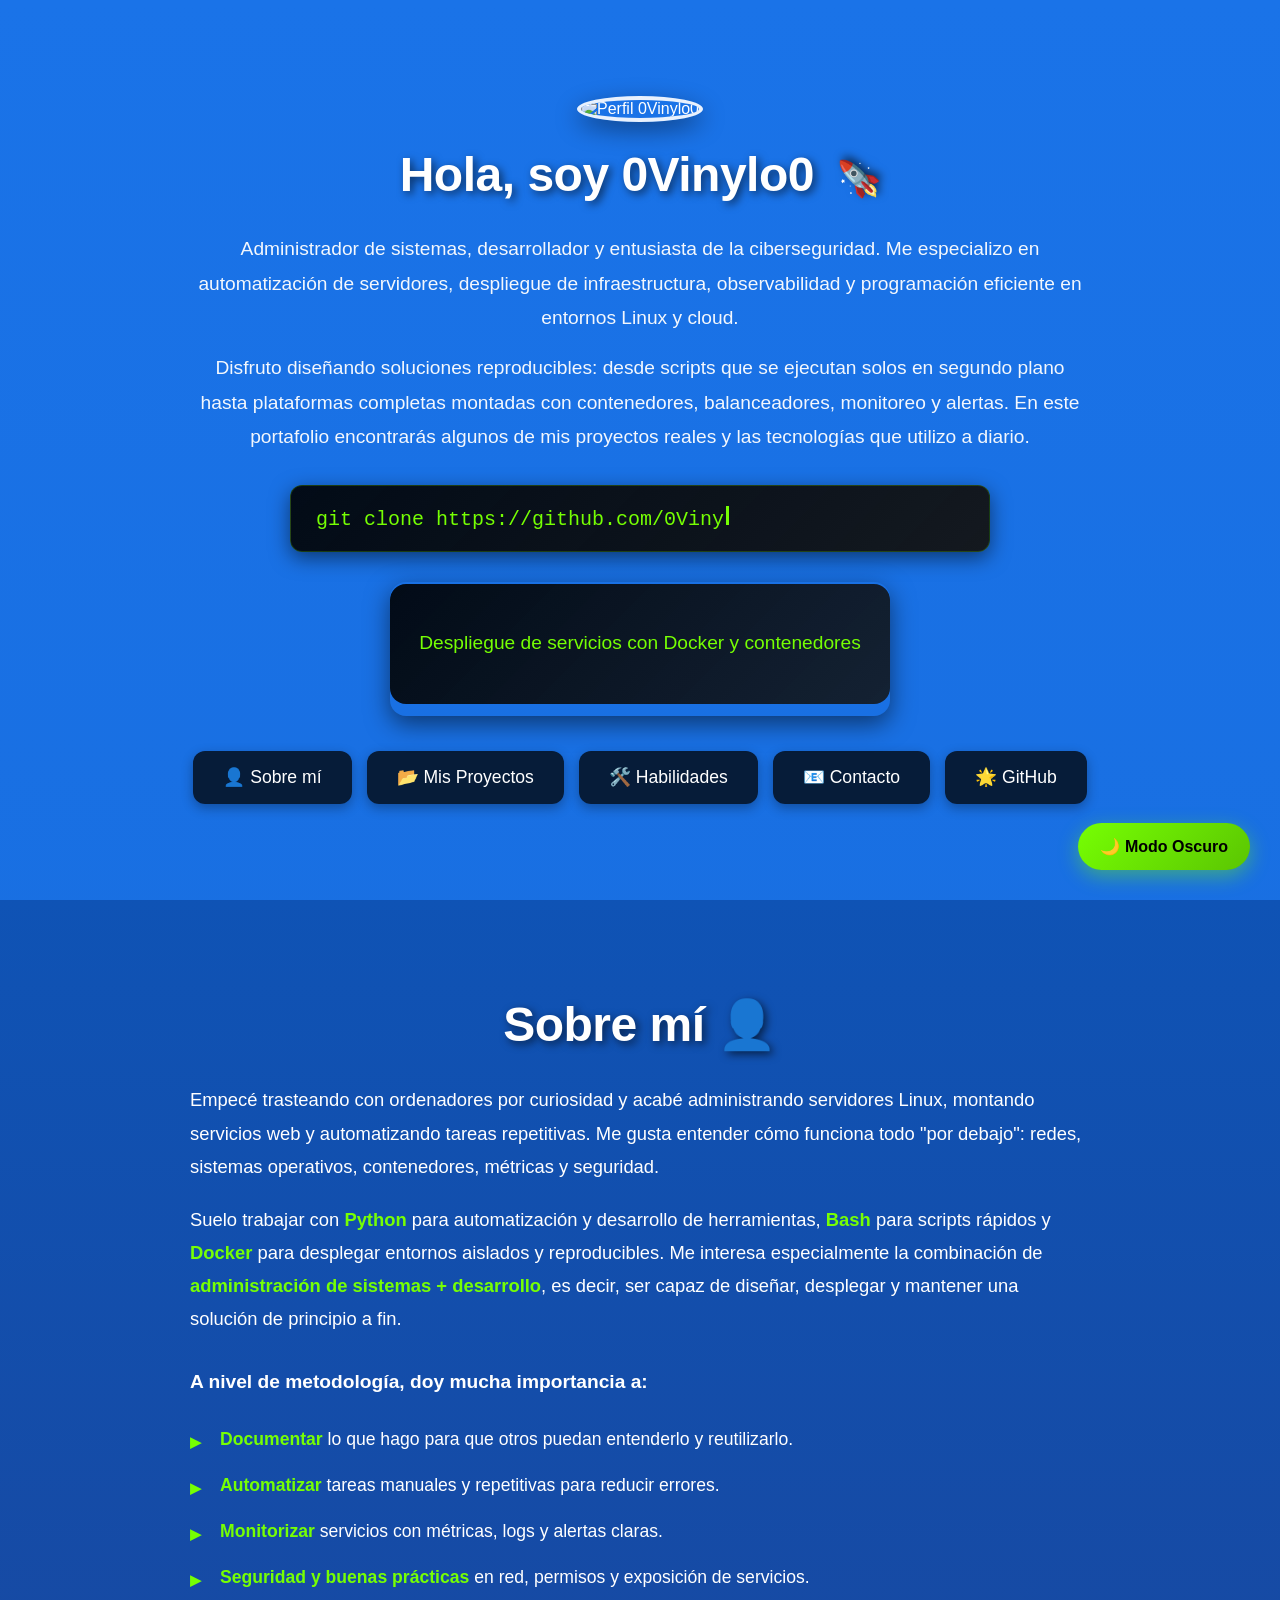
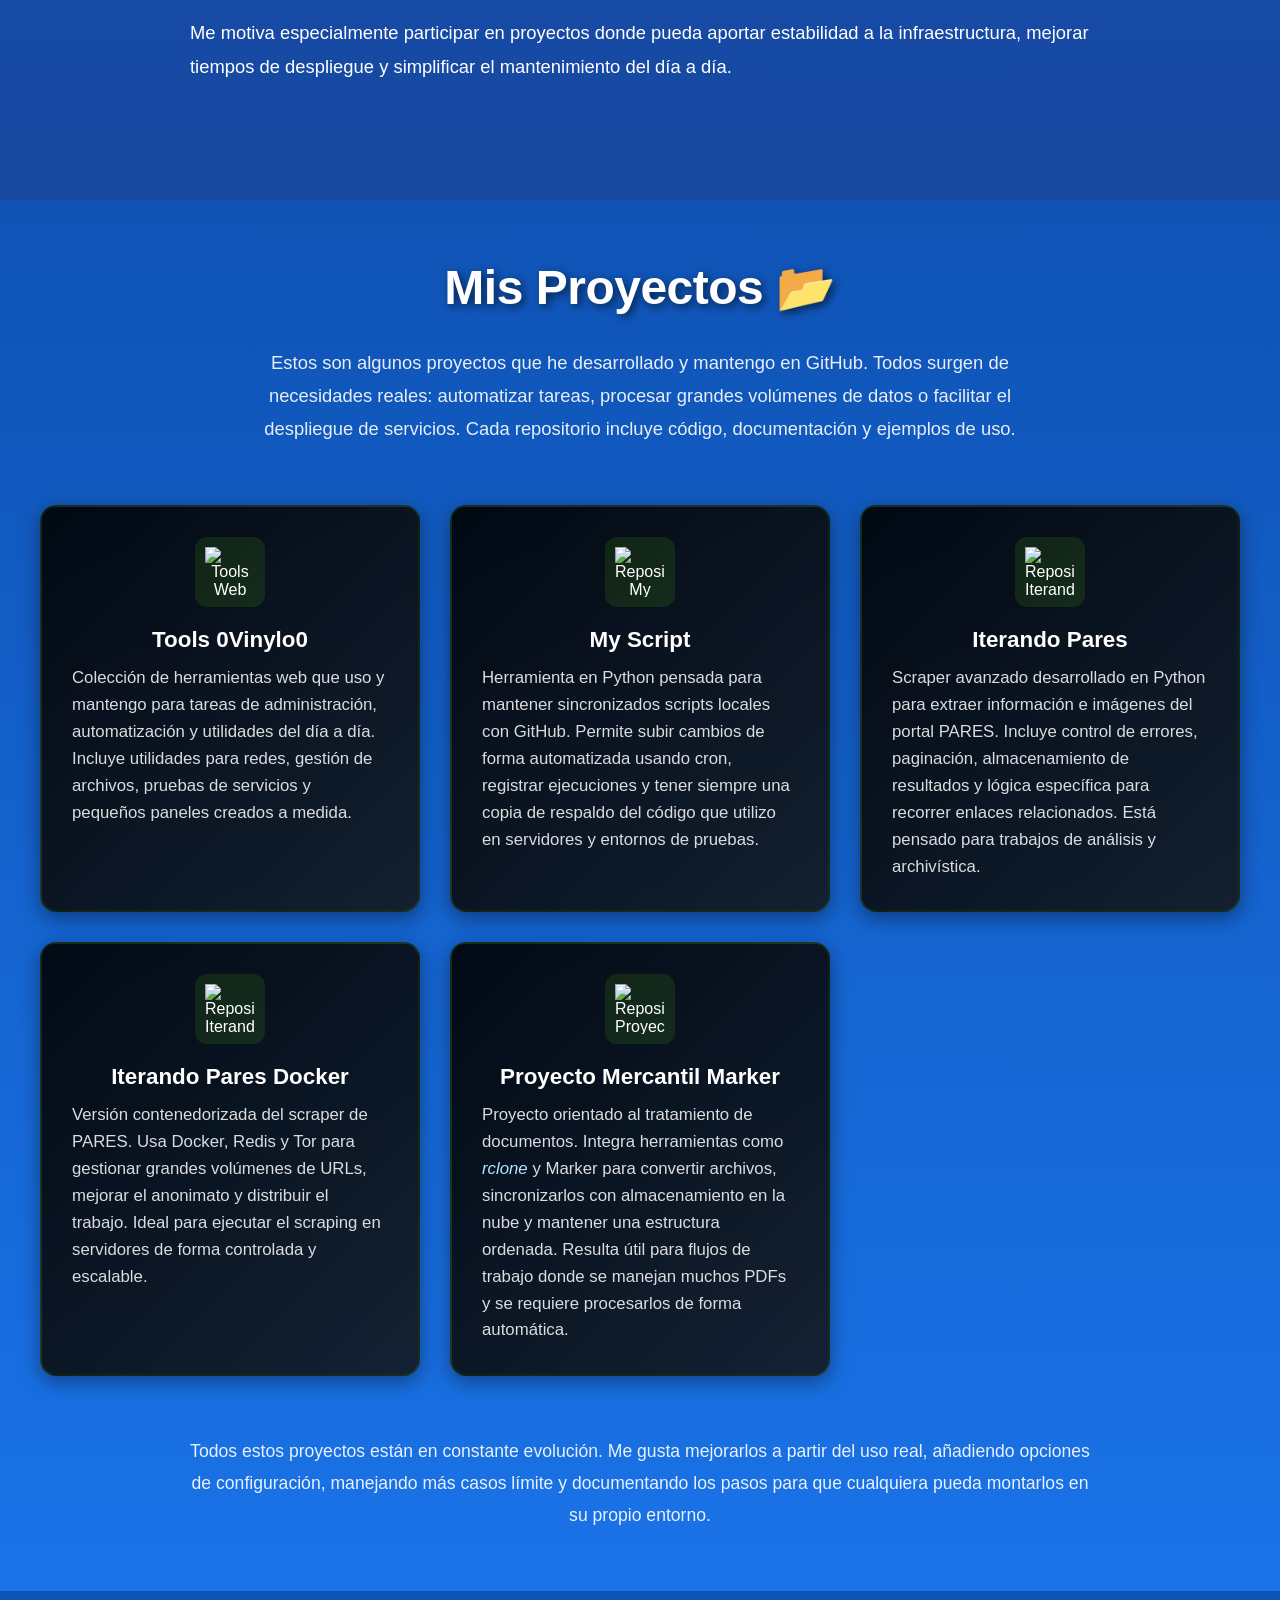
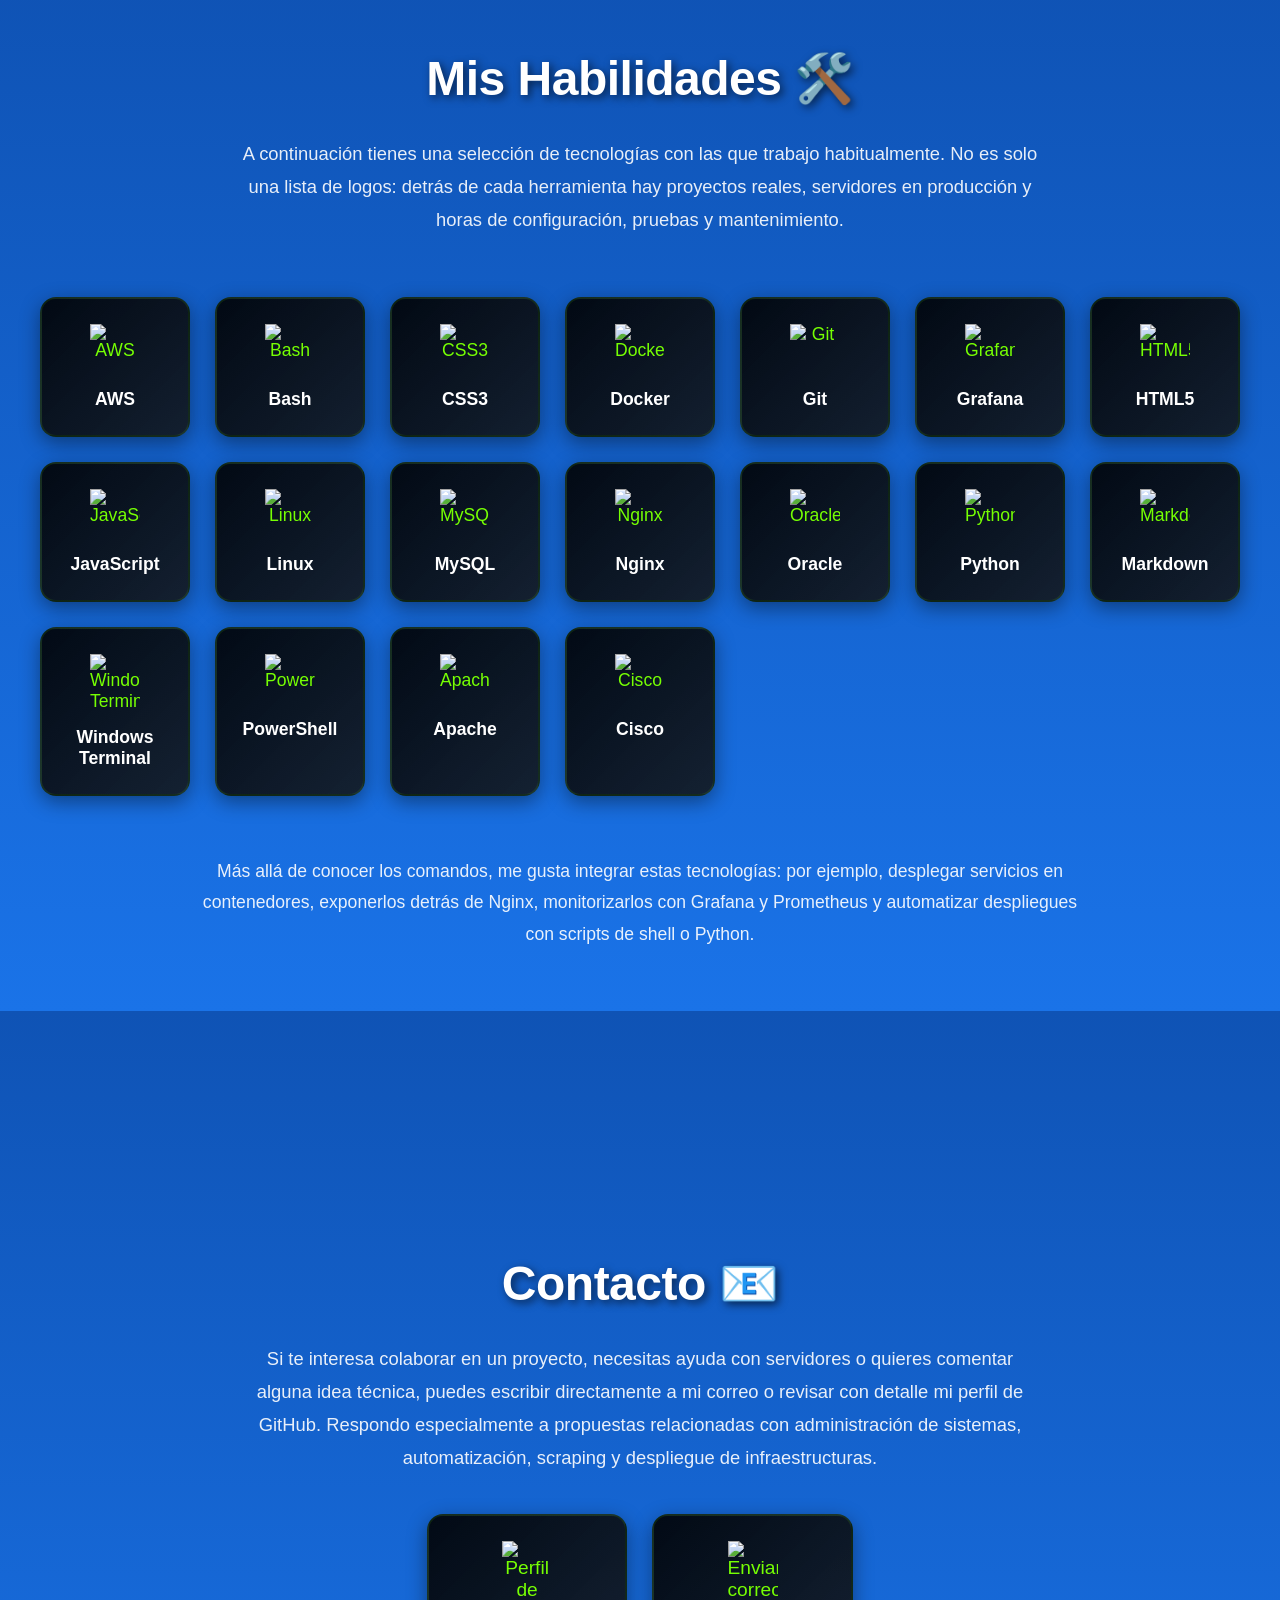
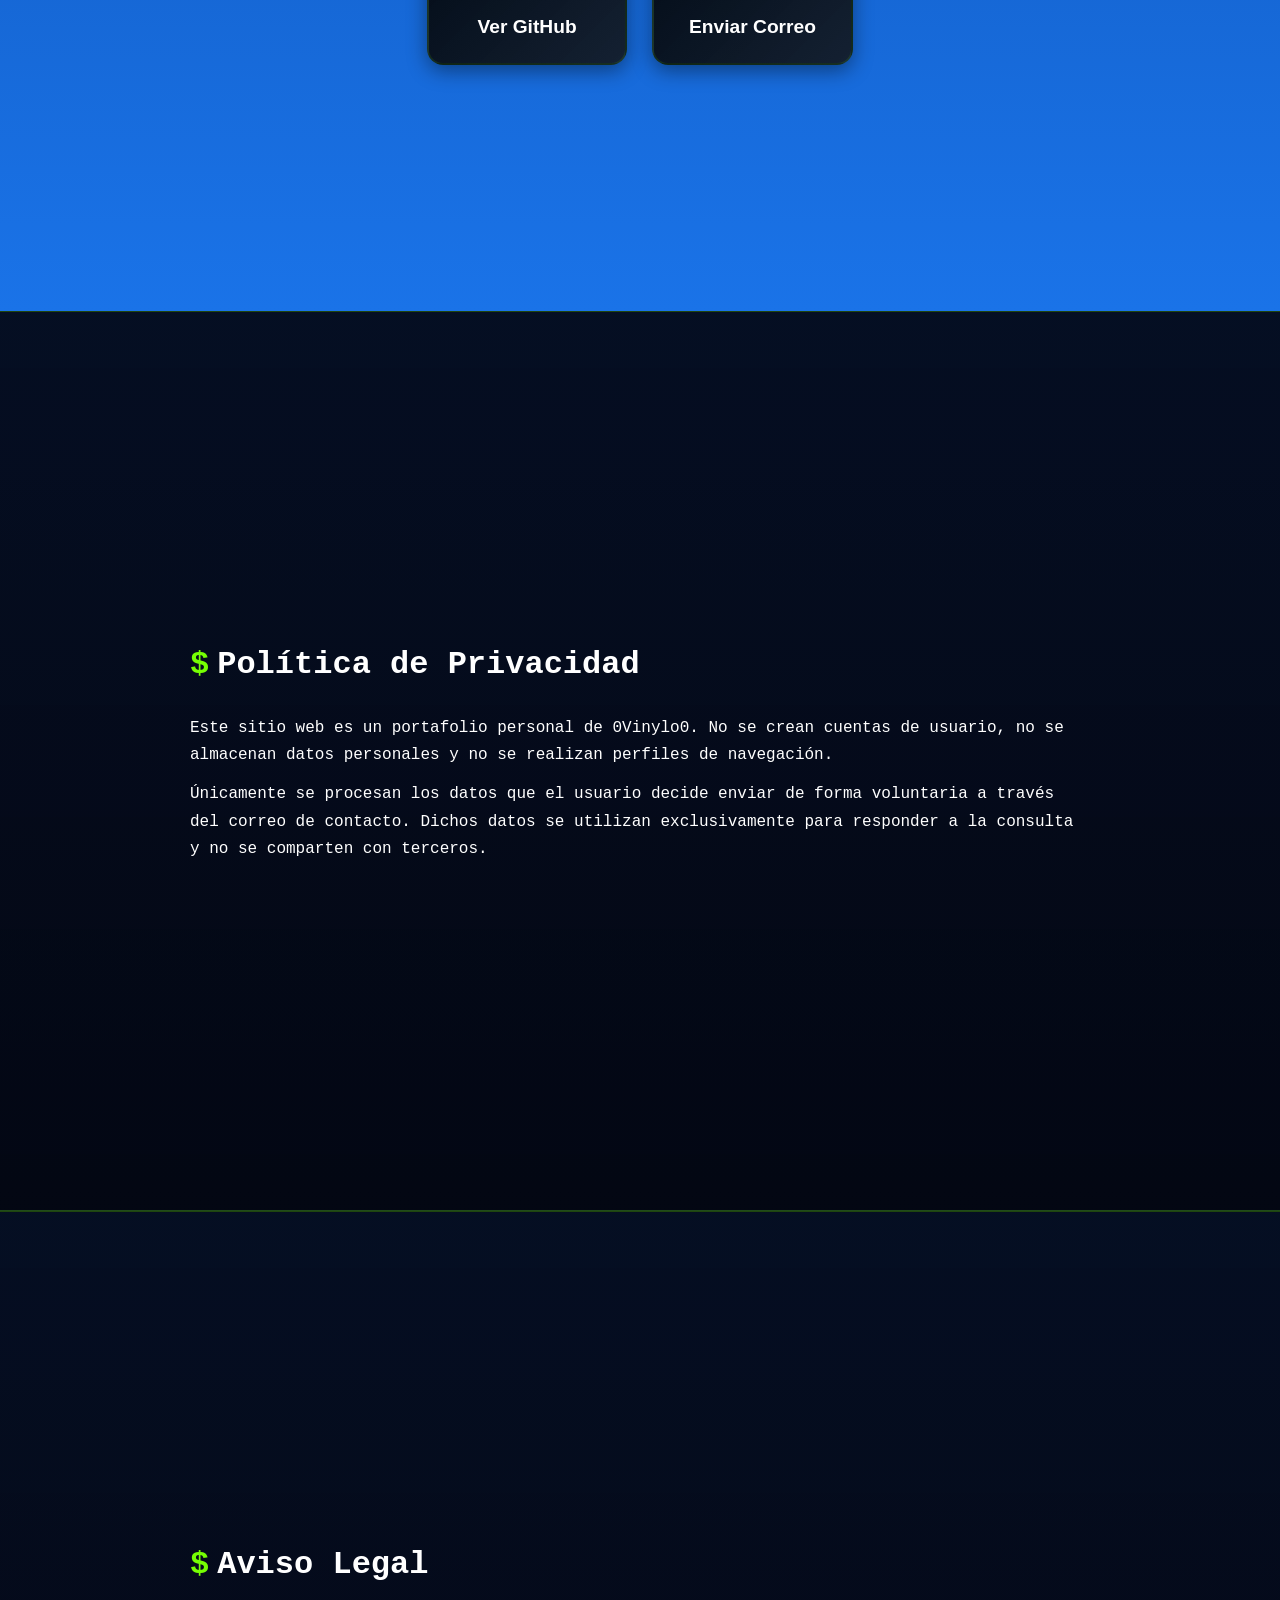
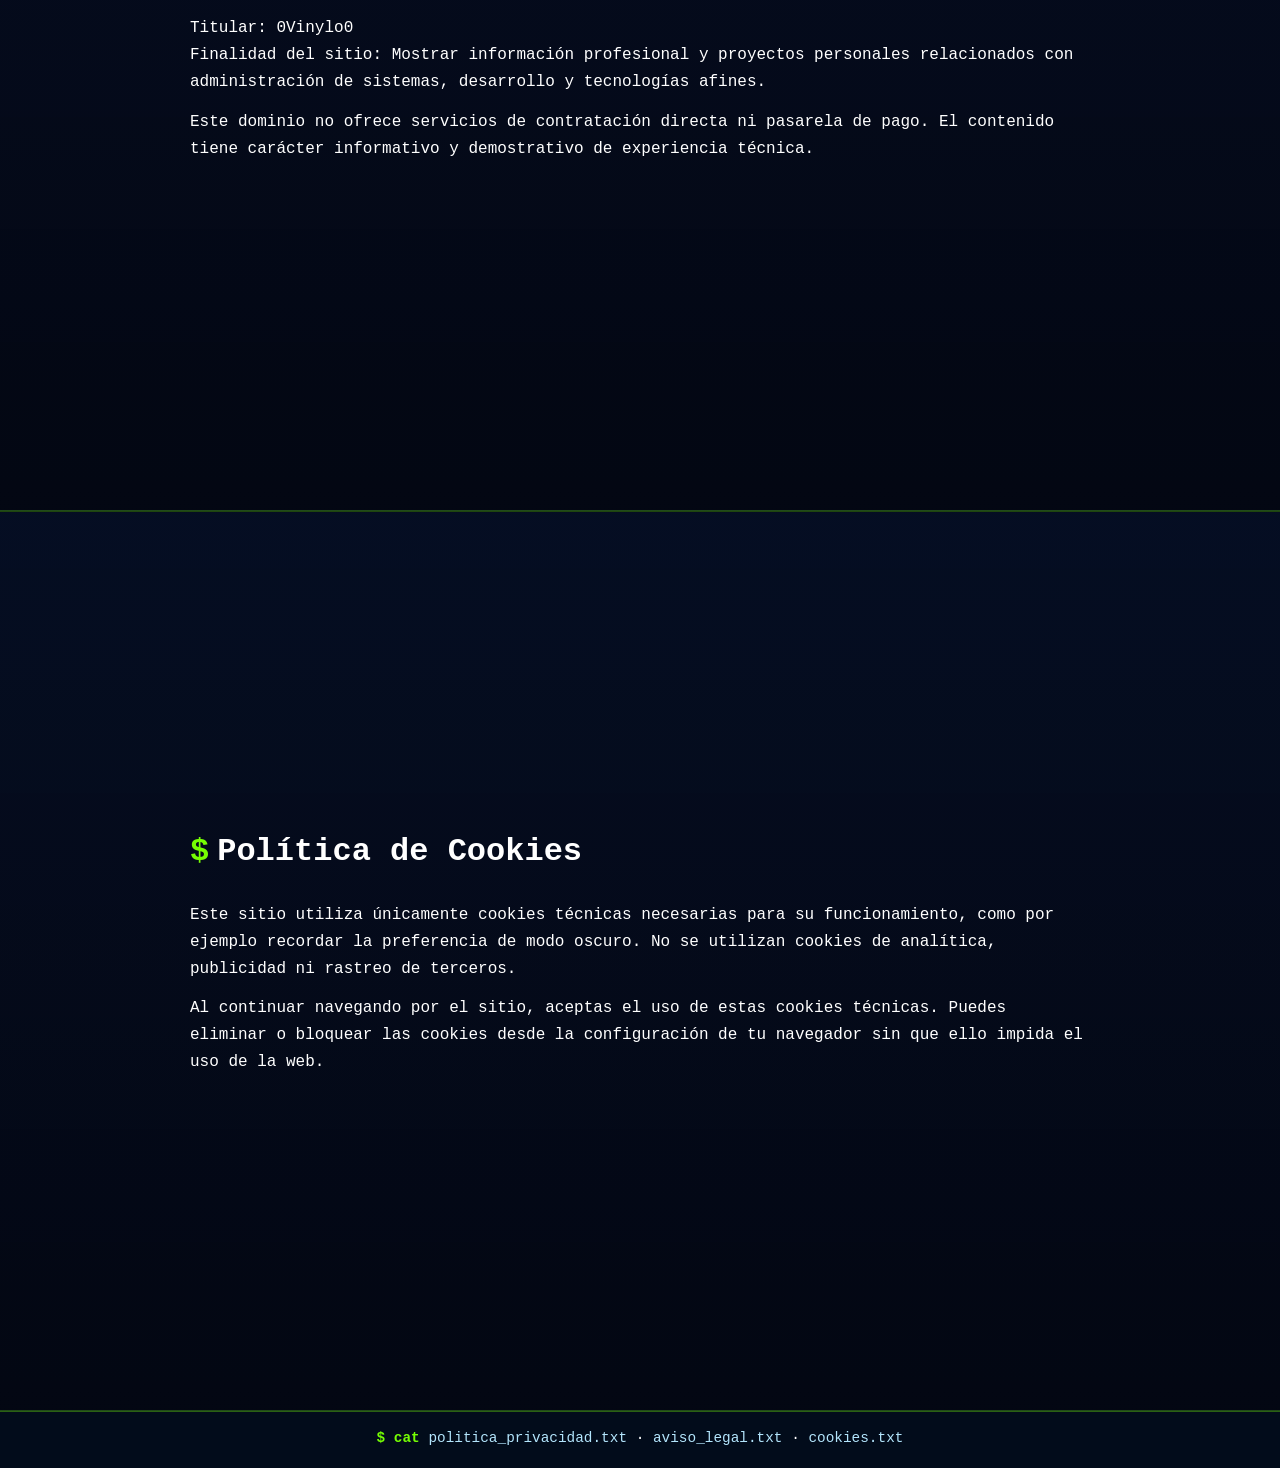
==== commit 5b0705c2: "Add files via upload" ====
--- a/index.html
+++ b/index.html
@@ -295,6 +295,74 @@
             </div>
         </div>
     </div>
+        <!-- Banner de Cookies estilo terminal -->
+    <div id="cookie-banner" class="cookie-banner">
+        <div class="cookie-inner">
+            <span class="cookie-prompt">$ aviso_cookies:</span>
+            <span class="cookie-text">
+                Este sitio usa solo cookies técnicas (por ejemplo, para recordar el modo oscuro).
+                No se usan cookies de analítica ni publicidad.
+            </span>
+            <button id="accept-cookies" class="cookie-btn">[ Aceptar ]</button>
+        </div>
+    </div>
+
+    <!-- Sección legal: Política de Privacidad -->
+    <div class="section legal-section" id="politica-privacidad" data-aos="fade-up">
+        <div class="content-wrapper legal-wrapper">
+            <h1>Política de Privacidad</h1>
+            <p>
+                Este sitio web es un portafolio personal de 0Vinylo0. No se crean cuentas de usuario,
+                no se almacenan datos personales y no se realizan perfiles de navegación.
+            </p>
+            <p>
+                Únicamente se procesan los datos que el usuario decide enviar de forma voluntaria
+                a través del correo de contacto. Dichos datos se utilizan exclusivamente para
+                responder a la consulta y no se comparten con terceros.
+            </p>
+        </div>
+    </div>
+
+    <!-- Sección legal: Aviso Legal -->
+    <div class="section legal-section" id="aviso-legal" data-aos="fade-up">
+        <div class="content-wrapper legal-wrapper">
+            <h1>Aviso Legal</h1>
+            <p>
+                Titular: 0Vinylo0<br>
+                Finalidad del sitio: Mostrar información profesional y proyectos personales relacionados
+                con administración de sistemas, desarrollo y tecnologías afines.
+            </p>
+            <p>
+                Este dominio no ofrece servicios de contratación directa ni pasarela de pago.
+                El contenido tiene carácter informativo y demostrativo de experiencia técnica.
+            </p>
+        </div>
+    </div>
+
+    <!-- Sección legal: Política de Cookies -->
+    <div class="section legal-section" id="cookies" data-aos="fade-up">
+        <div class="content-wrapper legal-wrapper">
+            <h1>Política de Cookies</h1>
+            <p>
+                Este sitio utiliza únicamente cookies técnicas necesarias para su funcionamiento,
+                como por ejemplo recordar la preferencia de modo oscuro. No se utilizan cookies
+                de analítica, publicidad ni rastreo de terceros.
+            </p>
+            <p>
+                Al continuar navegando por el sitio, aceptas el uso de estas cookies técnicas.
+                Puedes eliminar o bloquear las cookies desde la configuración de tu navegador
+                sin que ello impida el uso de la web.
+            </p>
+        </div>
+    </div>
+
+    <!-- Footer legal estilo terminal -->
+    <footer class="legal-footer">
+        <span class="legal-prefix">$ cat </span>
+        <a href="#politica-privacidad">politica_privacidad.txt</a> ·
+        <a href="#aviso-legal">aviso_legal.txt</a> ·
+        <a href="#cookies">cookies.txt</a>
+    </footer>
 
     <!-- Botón de modo oscuro -->
     <button id="theme-toggle" aria-label="Cambiar tema">🌙 Modo Oscuro</button>
--- a/style.css
+++ b/style.css
@@ -734,3 +734,138 @@
         max-width: 45px;
     }
 }
+
+/* ===========================
+   BANNER DE COOKIES (TERMINAL)
+   =========================== */
+.cookie-banner {
+    position: fixed;
+    bottom: 0;
+    left: 0;
+    width: 100%;
+    background: rgba(0, 0, 0, 0.92);
+    border-top: 2px solid #76ff03;
+    font-family: "Courier New", Courier, monospace;
+    z-index: 99999;
+    display: none;
+}
+
+.cookie-inner {
+    max-width: 1200px;
+    margin: 0 auto;
+    padding: 10px 16px;
+    display: flex;
+    align-items: center;
+    gap: 10px;
+    flex-wrap: wrap;
+}
+
+.cookie-prompt {
+    color: #76ff03;
+    font-weight: bold;
+}
+
+.cookie-text {
+    color: #e0e0e0;
+    font-size: 0.95rem;
+}
+
+.cookie-btn {
+    margin-left: auto;
+    background: transparent;
+    color: #76ff03;
+    border: 1px solid #76ff03;
+    border-radius: 6px;
+    padding: 6px 14px;
+    font-family: "Courier New", Courier, monospace;
+    cursor: pointer;
+    font-size: 0.95rem;
+    transition: background 0.2s ease, color 0.2s ease;
+    white-space: nowrap;
+}
+
+.cookie-btn:hover {
+    background: #76ff03;
+    color: #000;
+}
+
+/* Ajuste en móvil */
+@media (max-width: 600px) {
+    .cookie-inner {
+        justify-content: center;
+    }
+    .cookie-btn {
+        margin-left: 0;
+    }
+}
+
+/* ===========================
+   SECCIONES LEGALES (TERMINAL)
+   =========================== */
+.legal-section {
+    background: linear-gradient(to bottom, rgba(4, 10, 26, 0.95), rgba(3, 5, 15, 0.98));
+    border-top: 1px solid rgba(118, 255, 3, 0.25);
+    border-bottom: 1px solid rgba(118, 255, 3, 0.25);
+}
+
+.legal-wrapper {
+    max-width: 900px;
+    text-align: left;
+    font-family: "Courier New", Courier, monospace;
+}
+
+.legal-section h1 {
+    font-size: 2rem;
+    margin-bottom: 20px;
+    text-shadow: none;
+    letter-spacing: 0;
+    display: inline-block;
+    position: relative;
+}
+
+.legal-section h1::before {
+    content: "$";
+    color: #76ff03;
+    margin-right: 8px;
+}
+
+.legal-section p {
+    font-size: 1rem;
+    line-height: 1.7;
+    margin: 12px 0;
+}
+
+/* ===========================
+   FOOTER LEGAL
+   =========================== */
+.legal-footer {
+    padding: 18px 10px 22px;
+    font-size: 0.9rem;
+    text-align: center;
+    font-family: "Courier New", Courier, monospace;
+    background: rgba(0, 0, 0, 0.85);
+    border-top: 1px solid rgba(118, 255, 3, 0.35);
+}
+
+.legal-footer .legal-prefix {
+    color: #76ff03;
+    font-weight: bold;
+}
+
+.legal-footer a {
+    color: #b3e5fc;
+    text-decoration: none;
+}
+
+.legal-footer a:hover {
+    text-decoration: underline;
+}
+
+/* Modo oscuro: mantener coherencia */
+body.dark .legal-section {
+    background: linear-gradient(to bottom, rgba(10, 10, 10, 0.98), rgba(5, 5, 5, 0.98));
+}
+
+body.dark .legal-footer {
+    background: rgba(5, 5, 5, 0.95);
+}
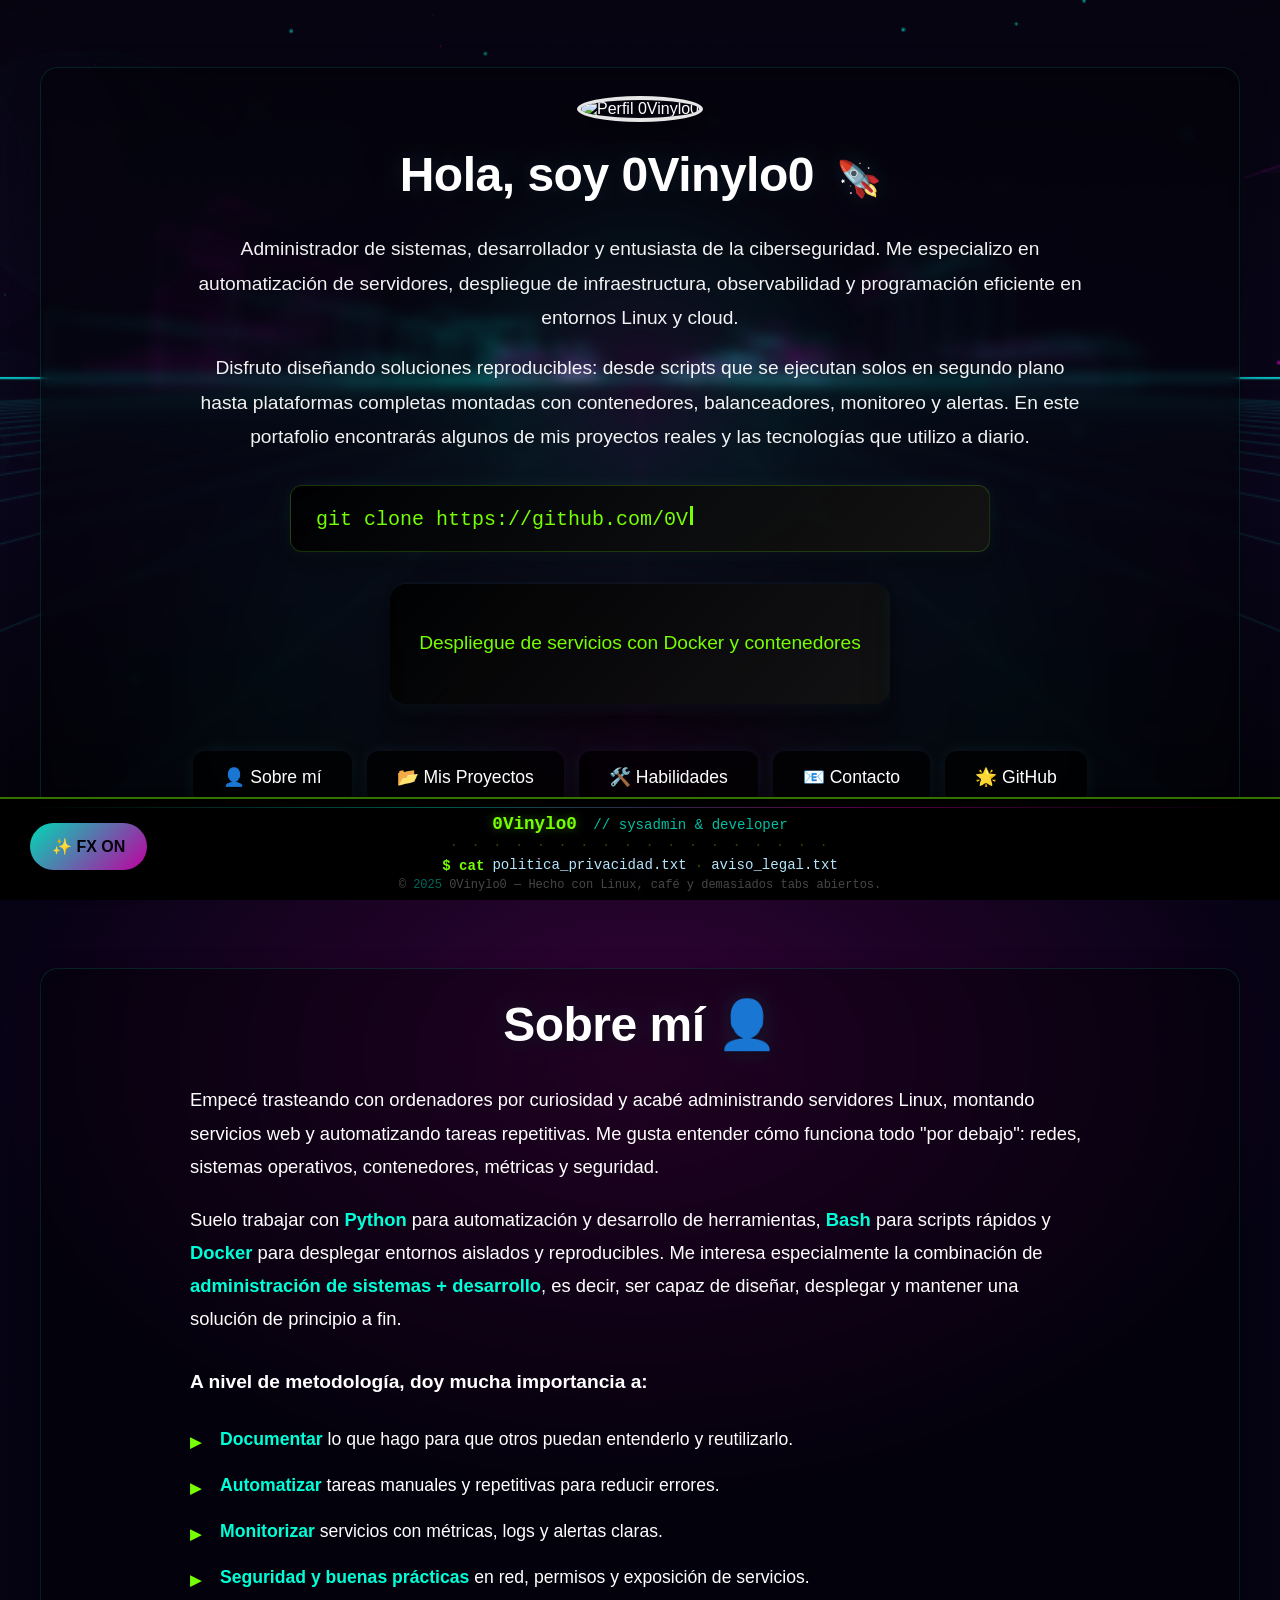
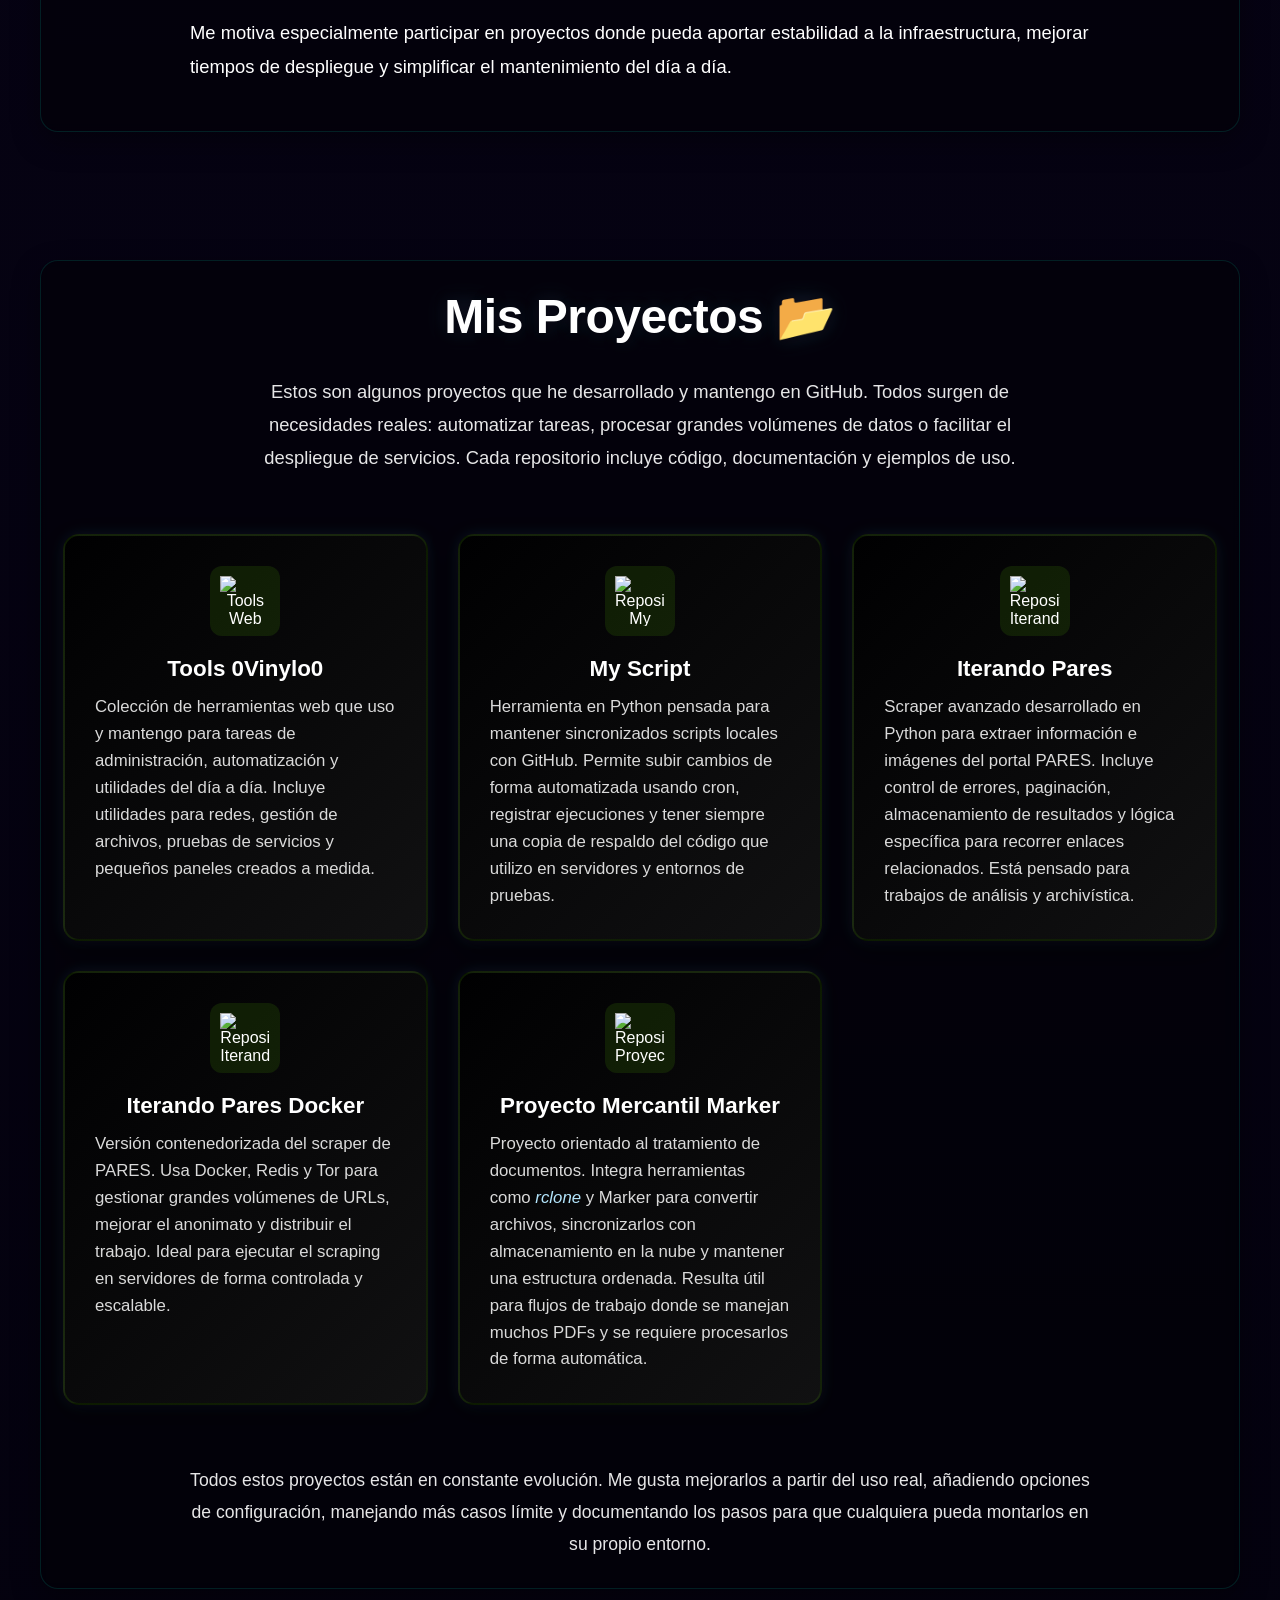
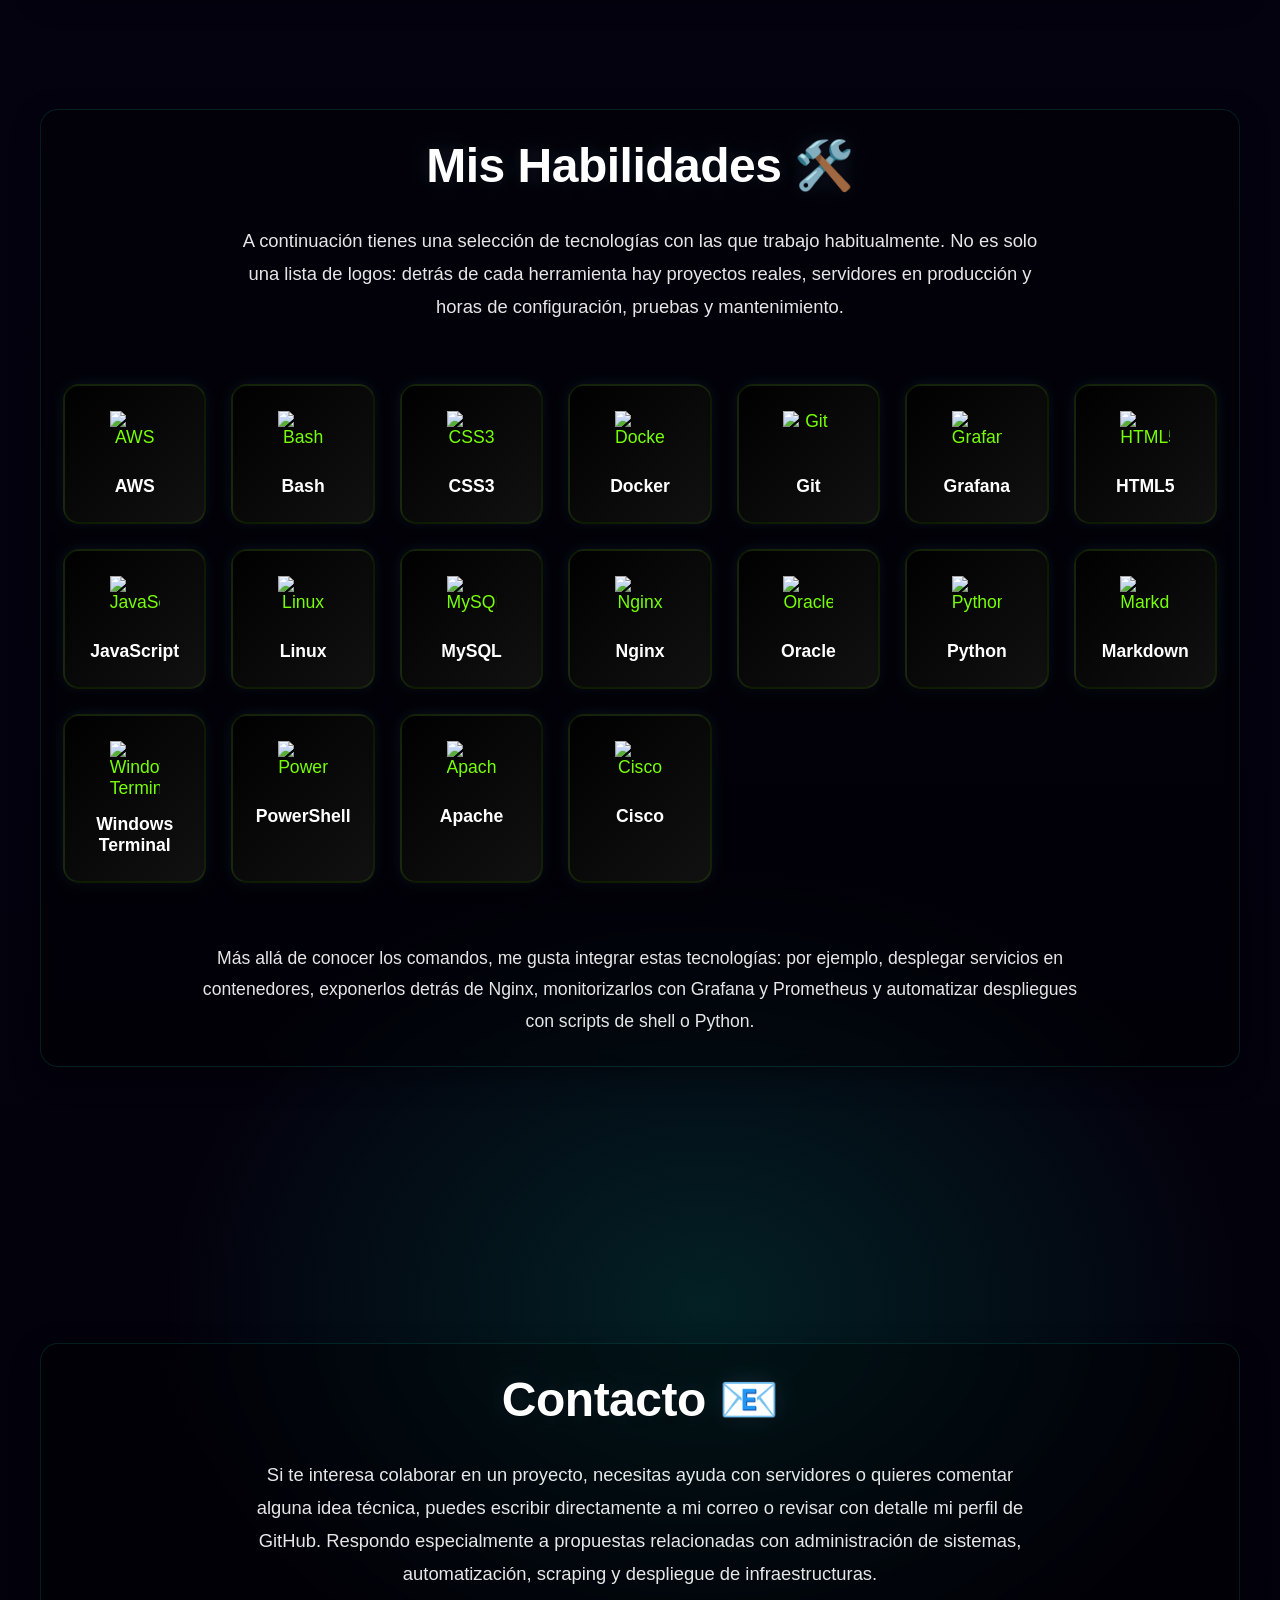
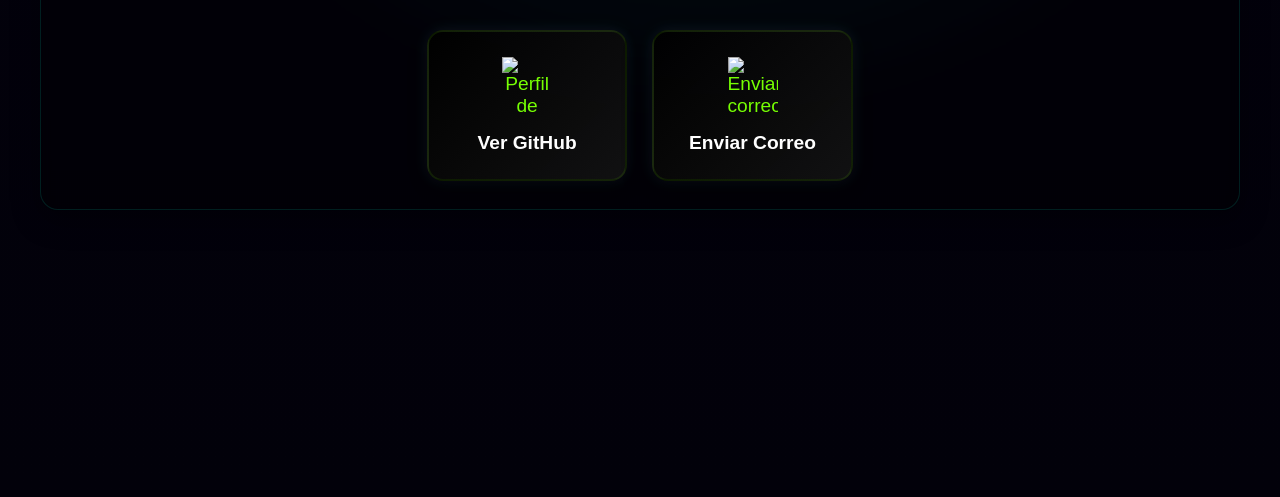
==== commit 50142e52: "Add files via upload" ====
--- a/index.html
+++ b/index.html
@@ -18,6 +18,12 @@
     <link rel="stylesheet" href="style.css">
 </head>
 <body>
+    <!-- Retro Synthwave Background (canvas) -->
+    <div id="bg-wrap" aria-hidden="true">
+        <canvas id="retro-bg"></canvas>
+        <div id="crt-overlay"></div>
+    </div>
+
     <!-- Sección Home -->
     <div class="section" id="home" data-aos="fade-up">
         <div class="content-wrapper">
@@ -307,71 +313,34 @@
         </div>
     </div>
 
-    <!-- Sección legal: Política de Privacidad -->
-    <div class="section legal-section" id="politica-privacidad" data-aos="fade-up">
-        <div class="content-wrapper legal-wrapper">
-            <h1>Política de Privacidad</h1>
-            <p>
-                Este sitio web es un portafolio personal de 0Vinylo0. No se crean cuentas de usuario,
-                no se almacenan datos personales y no se realizan perfiles de navegación.
-            </p>
-            <p>
-                Únicamente se procesan los datos que el usuario decide enviar de forma voluntaria
-                a través del correo de contacto. Dichos datos se utilizan exclusivamente para
-                responder a la consulta y no se comparten con terceros.
-            </p>
-        </div>
-    </div>
-
-    <!-- Sección legal: Aviso Legal -->
-    <div class="section legal-section" id="aviso-legal" data-aos="fade-up">
-        <div class="content-wrapper legal-wrapper">
-            <h1>Aviso Legal</h1>
-            <p>
-                Titular: 0Vinylo0<br>
-                Finalidad del sitio: Mostrar información profesional y proyectos personales relacionados
-                con administración de sistemas, desarrollo y tecnologías afines.
-            </p>
-            <p>
-                Este dominio no ofrece servicios de contratación directa ni pasarela de pago.
-                El contenido tiene carácter informativo y demostrativo de experiencia técnica.
-            </p>
-        </div>
-    </div>
-
-    <!-- Sección legal: Política de Cookies -->
-    <div class="section legal-section" id="cookies" data-aos="fade-up">
-        <div class="content-wrapper legal-wrapper">
-            <h1>Política de Cookies</h1>
-            <p>
-                Este sitio utiliza únicamente cookies técnicas necesarias para su funcionamiento,
-                como por ejemplo recordar la preferencia de modo oscuro. No se utilizan cookies
-                de analítica, publicidad ni rastreo de terceros.
-            </p>
-            <p>
-                Al continuar navegando por el sitio, aceptas el uso de estas cookies técnicas.
-                Puedes eliminar o bloquear las cookies desde la configuración de tu navegador
-                sin que ello impida el uso de la web.
-            </p>
-        </div>
-    </div>
-
-    <!-- Footer legal estilo terminal -->
-    <footer class="legal-footer">
-        <span class="legal-prefix">$ cat </span>
-        <a href="#politica-privacidad">politica_privacidad.txt</a> ·
-        <a href="#aviso-legal">aviso_legal.txt</a> ·
-        <a href="#cookies">cookies.txt</a>
-    </footer>
-
-    <!-- Botón de modo oscuro -->
-    <button id="theme-toggle" aria-label="Cambiar tema">🌙 Modo Oscuro</button>
+<footer class="legal-footer">
+    <div class="footer-inner">
+        <div class="footer-brand">
+            <span class="brand-name">0Vinylo0</span>
+            <span class="brand-role">// sysadmin &amp; developer</span>
+        </div>
+        <div class="footer-divider">· · · · · · · · · · · · · · · · · ·</div>
+        <div class="footer-links-row">
+            <span class="legal-prefix">$ cat</span>
+            <a href="legal.html#politica-privacidad">politica_privacidad.txt</a>
+            <span class="sep">·</span>
+            <a href="legal.html#aviso-legal">aviso_legal.txt</a>
+        </div>
+        <div class="footer-copy">
+            &copy; <span class="copy-year">2025</span> 0Vinylo0 &mdash; Hecho con Linux, café y demasiados tabs abiertos.
+        </div>
+    </div>
+</footer>
+
+    <!-- Botón FX retro (fondo + CRT) -->
+    <button id="fx-toggle" aria-label="Activar o desactivar efectos visuales" aria-pressed="true">✨ FX ON</button>
 
     <!-- Scripts externos -->
     <script src="https://unpkg.com/swiper/swiper-bundle.min.js"></script>
     <script src="https://cdnjs.cloudflare.com/ajax/libs/aos/2.3.4/aos.js"></script>
 
     <!-- Nuestro JS -->
+    <script src="retro-bg.js"></script>
     <script src="script.js"></script>
 </body>
-</html>
+</html>
--- a/style.css
+++ b/style.css
@@ -17,25 +17,30 @@
 }
 
 body::-webkit-scrollbar-thumb {
-    background: rgba(118, 255, 3, 0.6);
+    background: rgba(0, 255, 215, 0.55);
     border-radius: 4px;
 }
 
 body::-webkit-scrollbar-thumb:hover {
-    background: rgba(118, 255, 3, 0.8);
+    background: rgba(0, 255, 215, 0.75);
 }
 
 body {
     font-family: 'Segoe UI', Tahoma, Geneva, Verdana, sans-serif;
     margin: 0;
     padding: 0;
-    background: linear-gradient(to bottom, #1a73e8, #0f53b5);
+    background: radial-gradient(1200px 800px at 50% 20%, rgba(255,0,210,0.18), rgba(0,0,0,0) 55%),
+                radial-gradient(900px 700px at 55% 85%, rgba(0,255,215,0.12), rgba(0,0,0,0) 60%),
+                linear-gradient(to bottom, #070316, #02010a);
     color: #fff;
     text-align: center;
     overflow-x: hidden;
     min-height: 100vh;
     position: relative;
     scroll-behavior: smooth;
+    padding-bottom: 70px; /* altura aproximada del footer */
+    display: flex;
+    flex-direction: column;
 }
 
 /* ===================================
@@ -92,7 +97,7 @@
 }
 
 strong {
-    color: #76ff03;
+    color: #00ffd7;
     font-weight: 600;
 }
 
@@ -564,27 +569,6 @@
     color: #fff;
 }
 
-/* ===================================
-   BOTÓN DE MODO OSCURO
-   =================================== */
-
-#theme-toggle {
-    position: fixed;
-    bottom: 30px;
-    right: 30px;
-    padding: 14px 22px;
-    background: linear-gradient(135deg, #76ff03, #5bc502);
-    color: #000;
-    border: none;
-    border-radius: 50px;
-    cursor: pointer;
-    font-size: 1rem;
-    font-weight: 700;
-    box-shadow: 0 6px 20px rgba(118, 255, 3, 0.4);
-    transition: all 0.3s ease;
-    z-index: 1000;
-}
-
 #theme-toggle:hover {
     transform: scale(1.1);
     box-shadow: 0 8px 25px rgba(118, 255, 3, 0.6);
@@ -804,8 +788,6 @@
    =========================== */
 .legal-section {
     background: linear-gradient(to bottom, rgba(4, 10, 26, 0.95), rgba(3, 5, 15, 0.98));
-    border-top: 1px solid rgba(118, 255, 3, 0.25);
-    border-bottom: 1px solid rgba(118, 255, 3, 0.25);
 }
 
 .legal-wrapper {
@@ -839,12 +821,19 @@
    FOOTER LEGAL
    =========================== */
 .legal-footer {
-    padding: 18px 10px 22px;
+    margin-top: auto;
+    position: fixed;
+    bottom: 0;
+    left: 0;
+    width: 100%;
+    padding: 8px 20px;
     font-size: 0.9rem;
     text-align: center;
     font-family: "Courier New", Courier, monospace;
-    background: rgba(0, 0, 0, 0.85);
-    border-top: 1px solid rgba(118, 255, 3, 0.35);
+    background: rgba(0, 0, 0, 0.92);
+    border-top: 2px solid rgba(118, 255, 3, 0.45);
+    backdrop-filter: blur(8px);
+    z-index: 900;
 }
 
 .legal-footer .legal-prefix {
@@ -869,3 +858,241 @@
 body.dark .legal-footer {
     background: rgba(5, 5, 5, 0.95);
 }
+
+/* ===================================
+   RETRO SYNTHWAVE FX LAYERS
+   - Canvas de fondo + overlay CRT
+   - Z-index: fondo (0), CRT (1), contenido (2+)
+   =================================== */
+
+:root{
+    --fx-cyan: #00ffd7;
+    --fx-magenta: #ff00d6;
+    --fx-ink: rgba(0,0,0,0.35);
+    --fx-ink-strong: rgba(0,0,0,0.55);
+    --fx-flicker: 1;
+}
+
+/* contenedor fijo del fondo */
+#bg-wrap{
+    position: fixed;
+    inset: 0;
+    z-index: 0;
+    pointer-events: none; /* no captura clics/scroll */
+    overflow: hidden;
+    opacity: 1;
+    transition: opacity .25s ease;
+}
+
+#retro-bg{
+    position: absolute;
+    inset: 0;
+    width: 100%;
+    height: 100%;
+    display: block;
+}
+
+/* overlay CRT (scanlines + vignette + leve flicker) */
+#crt-overlay{
+    position: absolute;
+    inset: 0;
+    pointer-events: none;
+    z-index: 1;
+    /* scanlines + “phosphor” sutil */
+    background:
+        repeating-linear-gradient(
+            to bottom,
+            rgba(255,255,255,0.055) 0px,
+            rgba(255,255,255,0.020) 1px,
+            rgba(0,0,0,0.020) 2px,
+            rgba(0,0,0,0.060) 3px
+        ),
+        radial-gradient(ellipse at center,
+            rgba(0,0,0,0) 0%,
+            rgba(0,0,0,0.10) 55%,
+            rgba(0,0,0,0.45) 100%
+        );
+    opacity: 0.38;
+    mix-blend-mode: overlay;
+    animation: crtFlicker 3.6s infinite;
+    transform: translateZ(0);
+}
+
+/* chromatic aberration ultra sutil (no rompe legibilidad) */
+#crt-overlay::before{
+    content:"";
+    position:absolute;
+    inset:0;
+    background:
+        radial-gradient(ellipse at center, rgba(255,0,214,0.06), rgba(0,0,0,0) 55%),
+        radial-gradient(ellipse at center, rgba(0,255,215,0.05), rgba(0,0,0,0) 60%);
+    opacity: 0.25;
+    filter: blur(0.35px);
+    transform: translateX(0.4px);
+}
+
+/* micro ruido */
+#crt-overlay::after{
+    content:"";
+    position:absolute;
+    inset:-12%;
+    background-image:
+        radial-gradient(rgba(255,255,255,0.05) 1px, transparent 1px);
+    background-size: 4px 4px;
+    opacity: 0.035;
+    animation: noiseMove 1.6s steps(1,end) infinite;
+}
+
+/* flicker controlado por variable */
+@keyframes crtFlicker{
+    0%, 100% { opacity: calc(0.36 * var(--fx-flicker)); }
+    50% { opacity: calc(0.42 * var(--fx-flicker)); }
+    60% { opacity: calc(0.33 * var(--fx-flicker)); }
+    85% { opacity: calc(0.40 * var(--fx-flicker)); }
+}
+
+@keyframes noiseMove{
+    0%{ transform: translate(0,0); }
+    25%{ transform: translate(-2%, 1%); }
+    50%{ transform: translate(1%, -1%); }
+    75%{ transform: translate(2%, 2%); }
+    100%{ transform: translate(0,0); }
+}
+
+/* contenido siempre por encima */
+.section,
+#fx-toggle,
+.cookie-banner{
+    position: relative;
+    z-index: 2;
+}
+
+/* El banner de cookies tiene su propio z-index fijo y elevado */
+.cookie-banner {
+    z-index: 99999;
+}
+
+/* mejorar legibilidad: “panel” sutil detrás del contenido */
+.content-wrapper{
+    background: var(--fx-ink);
+    border: 1px solid rgba(0,255,215,0.12);
+    border-radius: 18px;
+    padding: 28px 22px;
+    box-shadow: 0 10px 28px rgba(0,0,0,0.35);
+    backdrop-filter: blur(6px);
+}
+
+/* las secciones ya tenían gradientes opacos; los hacemos translúcidos */
+.section{
+    background: transparent;
+}
+
+.about,
+.projects,
+.skills,
+#contacto{
+    background: transparent;
+}
+
+/* algunos módulos (cards) ya son oscuros: se les da glow neón muy suave */
+.project-item,
+.skill-item,
+.contact-button,
+.command,
+.swiper-slide,
+.links a{
+    box-shadow:
+        0 8px 28px rgba(0,0,0,0.45),
+        0 0 18px rgba(0,255,215,0.08),
+        0 0 14px rgba(255,0,214,0.06);
+}
+
+/* título con toque synthwave */
+h1{
+    text-shadow:
+        0 2px 12px rgba(0,0,0,0.65),
+        0 0 22px rgba(0,255,215,0.14),
+        0 0 18px rgba(255,0,214,0.10);
+}
+
+/* botón FX */
+#fx-toggle{
+    position: fixed;
+    bottom: 30px;
+    left: 30px;
+    padding: 14px 22px;
+    background: linear-gradient(135deg, rgba(0,255,215,0.85), rgba(255,0,214,0.75));
+    color: #05010c;
+    border: none;
+    border-radius: 50px;
+    cursor: pointer;
+    font-size: 1rem;
+    font-weight: 800;
+    box-shadow: 0 8px 26px rgba(0,0,0,0.4);
+    transition: transform .2s ease, filter .2s ease;
+    z-index: 1000;
+}
+#fx-toggle:hover{
+    transform: scale(1.07);
+    filter: brightness(1.05);
+}
+#fx-toggle[aria-pressed="false"]{
+    background: linear-gradient(135deg, rgba(255,255,255,0.14), rgba(255,255,255,0.08));
+    color: #fff;
+    border: 1px solid rgba(0,255,215,0.22);
+}
+
+.footer-inner {
+    max-width: 960px; margin: 0 auto;
+    display: flex; flex-direction: column; align-items: center; gap: 4px;
+}
+.legal-footer::before {
+    content: ""; display: block; height: 1px;
+    background: linear-gradient(to right, transparent, rgba(0,255,215,0.35), rgba(255,0,210,0.35), transparent);
+    margin-bottom: 6px;
+}
+.footer-brand { font-size: 1.1rem; color: rgba(255,255,255,0.8); }
+.footer-brand .brand-name { color: #76ff03; font-weight: bold; text-shadow: 0 0 10px rgba(118,255,3,0.4); }
+.footer-brand .brand-role { color: rgba(0,255,215,0.75); font-size: 0.88rem; margin-left: 6px; }
+.footer-divider { color: rgba(118,255,3,0.3); font-size: 0.85rem; letter-spacing: 0.2em; }
+.footer-links-row { display: flex; align-items: center; gap: 8px; flex-wrap: wrap; justify-content: center; font-size: 0.88rem; }
+.footer-links-row .legal-prefix { color: #76ff03; font-weight: bold; }
+.footer-links-row a { color: #b3e5fc; text-decoration: none; border-bottom: 1px solid transparent; transition: color .2s, border-color .2s; }
+.footer-links-row a:hover { color: #76ff03; border-bottom-color: #76ff03; }
+.footer-links-row .sep { color: rgba(118,255,3,0.35); }
+.footer-copy { font-size: 0.75rem; color: rgba(255,255,255,0.28); }
+.footer-copy .copy-year { color: rgba(0,255,215,0.4); }
+
+
+/* FX OFF: desactiva overlay y deja el fondo “quieto” */
+body.fx-off #crt-overlay{
+    display: none;
+}
+body.fx-off #bg-wrap{
+    opacity: 0;
+}
+
+/* Responsivo: márgenes botones */
+@media (max-width: 768px){
+    #fx-toggle{
+        bottom: 20px;
+        left: 20px;
+        padding: 12px 18px;
+        font-size: .9rem;
+    }
+    .content-wrapper{
+        padding: 22px 16px;
+        border-radius: 16px;
+    }
+}
+
+@media (max-width: 600px) {
+    .footer-links-row { flex-direction: column; gap: 8px; }
+    .footer-links-row .sep { display: none; }
+}
+
+/* Reduced motion: si el sistema lo pide, eliminamos flicker */
+@media (prefers-reduced-motion: reduce){
+    #crt-overlay{ animation: none; }
+    #crt-overlay::after{ animation: none; }
+}
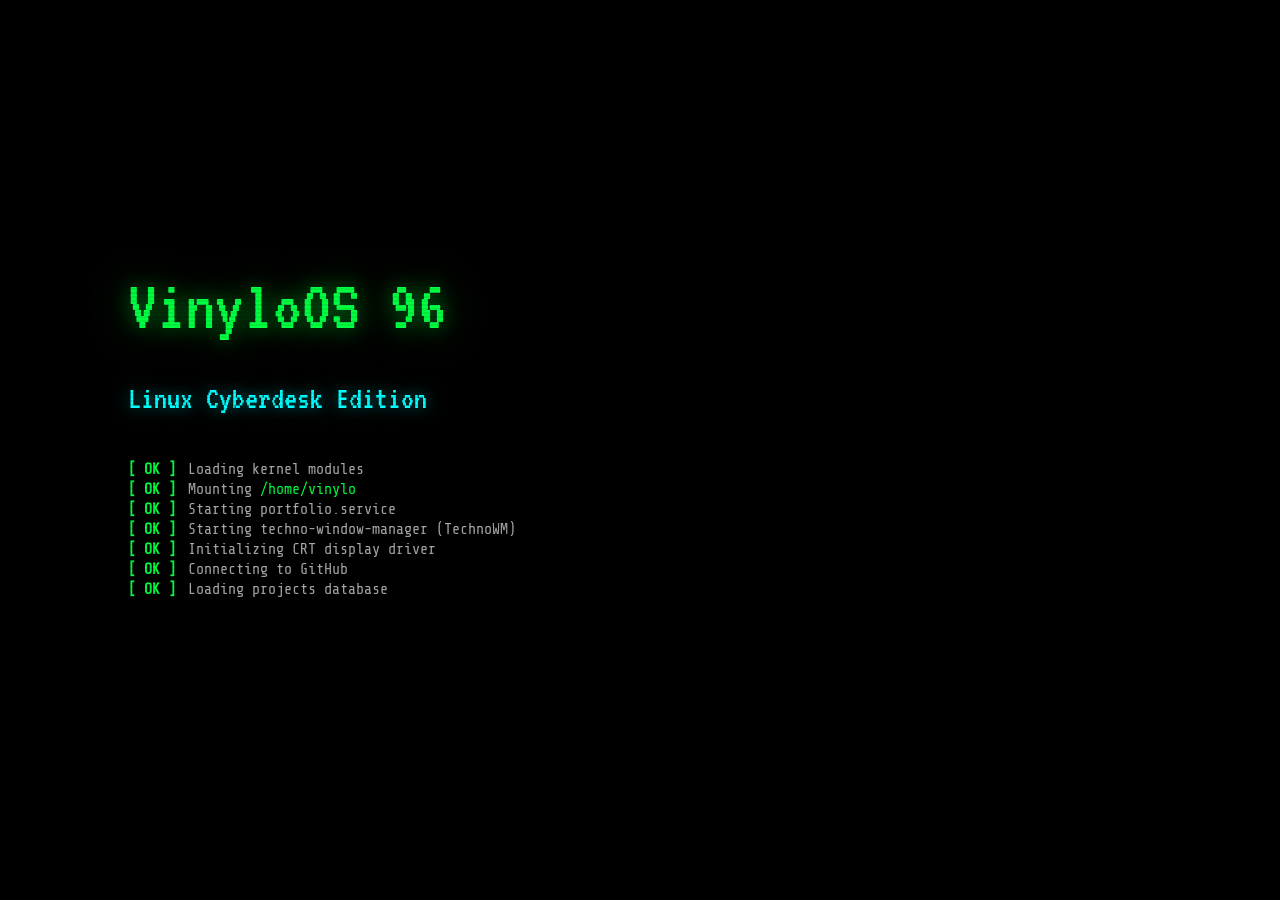
==== commit c5ddaba9: "Rediseño completo de la web" ====
--- a/index.html
+++ b/index.html
@@ -1,346 +1,590 @@
 <!DOCTYPE html>
 <html lang="es">
 <head>
-    <meta charset="UTF-8">
-    <meta name="viewport" content="width=device-width, initial-scale=1.0">
-    <title>0Vinylo0 - Administrador de sistemas y desarrollador</title>
-
-    <!-- Meta información para SEO y calidad de contenido -->
-    <meta name="description" content="Portafolio de 0Vinylo0, administrador de sistemas y desarrollador. Proyectos de automatización, scraping, despliegue de infraestructuras, Docker, Linux y más.">
-    <meta name="keywords" content="0Vinylo0, administrador de sistemas, devops, python, docker, linux, scraping, infraestructura, ciberseguridad">
-    <meta name="author" content="0Vinylo0">
-
-    <!-- Librerías externas -->
-    <link rel="stylesheet" href="https://unpkg.com/swiper/swiper-bundle.min.css" />
-    <link rel="stylesheet" href="https://cdnjs.cloudflare.com/ajax/libs/aos/2.3.4/aos.css" />
-
-    <!-- Nuestro CSS -->
-    <link rel="stylesheet" href="style.css">
+<meta charset="UTF-8">
+<meta name="viewport" content="width=device-width, initial-scale=1.0">
+<title>VinyloOS 96 — Linux Cyberdesk Edition</title>
+<link rel="stylesheet" href="style.css">
 </head>
 <body>
-    <!-- Retro Synthwave Background (canvas) -->
-    <div id="bg-wrap" aria-hidden="true">
-        <canvas id="retro-bg"></canvas>
-        <div id="crt-overlay"></div>
-    </div>
-
-    <!-- Sección Home -->
-    <div class="section" id="home" data-aos="fade-up">
-        <div class="content-wrapper">
-            <img src="https://github.com/0Vinylo0.png" alt="Perfil 0Vinylo0" class="profile-img">
-            <h1>Hola, soy 0Vinylo0 <span id="rocket" class="rocket">🚀</span></h1>
-            <p class="intro-text">
-                Administrador de sistemas, desarrollador y entusiasta de la ciberseguridad.
-                Me especializo en automatización de servidores, despliegue de infraestructura,
-                observabilidad y programación eficiente en entornos Linux y cloud.
-            </p>
-            <p class="intro-text">
-                Disfruto diseñando soluciones reproducibles: desde scripts que se ejecutan solos en segundo plano
-                hasta plataformas completas montadas con contenedores, balanceadores, monitoreo y alertas.
-                En este portafolio encontrarás algunos de mis proyectos reales y las tecnologías que utilizo a diario.
-            </p>
-
-            <div class="command" id="typing-box"></div>
-
-            <!-- Slider de habilidades (Swiper) -->
-            <div class="swiper" data-aos="fade-up">
-                <div class="swiper-wrapper">
-                    <div class="swiper-slide">Automatización y scripting en Linux</div>
-                    <div class="swiper-slide">Despliegue de servicios con Docker y contenedores</div>
-                    <div class="swiper-slide">Monitorización, métricas y observabilidad</div>
-                    <div class="swiper-slide">Infraestructura reproducible y despliegues automatizados</div>
-                </div>
-            </div>
-
-            <div class="links">
-                <a href="#sobre-mi">👤 Sobre mí</a>
-                <a href="#proyectos">📂 Mis Proyectos</a>
-                <a href="#skills">🛠️ Habilidades</a>
-                <a href="#contacto">📧 Contacto</a>
-                <a href="https://github.com/0Vinylo0" target="_blank" rel="noopener noreferrer">🌟 GitHub</a>
-            </div>
-        </div>
-    </div>
-
-    <!-- Sección Sobre mí -->
-    <div class="section about" id="sobre-mi" data-aos="fade-up">
-        <div class="content-wrapper">
-            <h1>Sobre mí 👤</h1>
-            <div class="about-content">
-                <p>
-                    Empecé trasteando con ordenadores por curiosidad y acabé administrando servidores Linux,
-                    montando servicios web y automatizando tareas repetitivas. Me gusta entender cómo funciona
-                    todo "por debajo": redes, sistemas operativos, contenedores, métricas y seguridad.
-                </p>
-                <p>
-                    Suelo trabajar con <strong>Python</strong> para automatización y desarrollo de herramientas,
-                    <strong>Bash</strong> para scripts rápidos y <strong>Docker</strong> para desplegar entornos
-                    aislados y reproducibles. Me interesa especialmente la combinación de
-                    <strong>administración de sistemas + desarrollo</strong>, es decir, ser capaz de
-                    diseñar, desplegar y mantener una solución de principio a fin.
-                </p>
-                <p class="methodology-intro">A nivel de metodología, doy mucha importancia a:</p>
-                <ul class="about-list">
-                    <li><strong>Documentar</strong> lo que hago para que otros puedan entenderlo y reutilizarlo.</li>
-                    <li><strong>Automatizar</strong> tareas manuales y repetitivas para reducir errores.</li>
-                    <li><strong>Monitorizar</strong> servicios con métricas, logs y alertas claras.</li>
-                    <li><strong>Seguridad y buenas prácticas</strong> en red, permisos y exposición de servicios.</li>
-                </ul>
-                <p>
-                    Me motiva especialmente participar en proyectos donde pueda aportar estabilidad a la
-                    infraestructura, mejorar tiempos de despliegue y simplificar el mantenimiento del día a día.
-                </p>
-            </div>
-        </div>
-    </div>
-
-    <!-- Sección Proyectos -->
-    <div class="section projects" id="proyectos" data-aos="fade-up">
-        <div class="content-wrapper">
-            <h1>Mis Proyectos 📂</h1>
-            <p class="section-description">
-                Estos son algunos proyectos que he desarrollado y mantengo en GitHub. Todos surgen de
-                necesidades reales: automatizar tareas, procesar grandes volúmenes de datos o facilitar
-                el despliegue de servicios. Cada repositorio incluye código, documentación y ejemplos de uso.
-            </p>
-
-            <div class="projects-container">
-                <a href="https://tools.0vinylo0.xyz" target="_blank" rel="noopener noreferrer" class="project-item" data-aos="zoom-in" data-aos-delay="100">
-                    <div class="project-icon">
-                        <img src="https://www.vectorlogo.zone/logos/w3_html5/w3_html5-icon.svg" alt="Tools Web" width="50" height="50"/>
-                    </div>
-                    <div class="project-info">
-                        <strong>Tools 0Vinylo0</strong>
-                        <span>
-                            Colección de herramientas web que uso y mantengo para tareas de administración, 
-                            automatización y utilidades del día a día. Incluye utilidades para redes, gestión 
-                            de archivos, pruebas de servicios y pequeños paneles creados a medida.
-                        </span>
-                    </div>
-                </a>
-
-                <a href="https://github.com/0Vinylo0/my-script" target="_blank" rel="noopener noreferrer" class="project-item" data-aos="zoom-in" data-aos-delay="200">
-                    <div class="project-icon">
-                        <img src="https://www.vectorlogo.zone/logos/github/github-icon.svg" alt="Repositorio My Script" width="50" height="50"/>
-                    </div>
-                    <div class="project-info">
-                        <strong>My Script</strong>
-                        <span>
-                            Herramienta en Python pensada para mantener sincronizados scripts locales con GitHub.
-                            Permite subir cambios de forma automatizada usando cron, registrar ejecuciones y
-                            tener siempre una copia de respaldo del código que utilizo en servidores y entornos de pruebas.
-                        </span>
-                    </div>
-                </a>
-
-                <a href="https://github.com/0Vinylo0/Iterando-Pares" target="_blank" rel="noopener noreferrer" class="project-item" data-aos="zoom-in" data-aos-delay="300">
-                    <div class="project-icon">
-                        <img src="https://www.vectorlogo.zone/logos/github/github-icon.svg" alt="Repositorio Iterando Pares" width="50" height="50"/>
-                    </div>
-                    <div class="project-info">
-                        <strong>Iterando Pares</strong>
-                        <span>
-                            Scraper avanzado desarrollado en Python para extraer información e imágenes del portal PARES.
-                            Incluye control de errores, paginación, almacenamiento de resultados y lógica específica
-                            para recorrer enlaces relacionados. Está pensado para trabajos de análisis y archivística.
-                        </span>
-                    </div>
-                </a>
-
-                <a href="https://github.com/0Vinylo0/Iterando-Pares-Docker" target="_blank" rel="noopener noreferrer" class="project-item" data-aos="zoom-in" data-aos-delay="400">
-                    <div class="project-icon">
-                        <img src="https://www.vectorlogo.zone/logos/github/github-icon.svg" alt="Repositorio Iterando Pares Docker" width="50" height="50"/>
-                    </div>
-                    <div class="project-info">
-                        <strong>Iterando Pares Docker</strong>
-                        <span>
-                            Versión contenedorizada del scraper de PARES. Usa Docker, Redis y Tor para gestionar
-                            grandes volúmenes de URLs, mejorar el anonimato y distribuir el trabajo. Ideal para
-                            ejecutar el scraping en servidores de forma controlada y escalable.
-                        </span>
-                    </div>
-                </a>
-
-                <a href="https://github.com/0Vinylo0/proyecto_mercantil_marker" target="_blank" rel="noopener noreferrer" class="project-item" data-aos="zoom-in" data-aos-delay="500">
-                    <div class="project-icon">
-                        <img src="https://www.vectorlogo.zone/logos/github/github-icon.svg" alt="Repositorio Proyecto Mercantil Marker" width="50" height="50"/>
-                    </div>
-                    <div class="project-info">
-                        <strong>Proyecto Mercantil Marker</strong>
-                        <span>
-                            Proyecto orientado al tratamiento de documentos. Integra herramientas como
-                            <em>rclone</em> y Marker para convertir archivos, sincronizarlos con almacenamiento
-                            en la nube y mantener una estructura ordenada. Resulta útil para flujos de trabajo
-                            donde se manejan muchos PDFs y se requiere procesarlos de forma automática.
-                        </span>
-                    </div>
-                </a>
-            </div>
-
-            <p class="projects-footer">
-                Todos estos proyectos están en constante evolución. Me gusta mejorarlos a partir del uso real,
-                añadiendo opciones de configuración, manejando más casos límite y documentando los pasos para
-                que cualquiera pueda montarlos en su propio entorno.
-            </p>
-        </div>
-    </div>
-
-    <!-- Sección Skills -->
-    <div class="section skills" id="skills" data-aos="fade-up">
-        <div class="content-wrapper">
-            <h1>Mis Habilidades 🛠️</h1>
-            <p class="section-description">
-                A continuación tienes una selección de tecnologías con las que trabajo habitualmente.
-                No es solo una lista de logos: detrás de cada herramienta hay proyectos reales, servidores
-                en producción y horas de configuración, pruebas y mantenimiento.
-            </p>
-
-            <div class="skills-container">
-                <a href="https://docs.aws.amazon.com/" target="_blank" rel="noopener noreferrer" class="skill-item" data-aos="zoom-in" data-aos-delay="100">
-                    <img src="https://raw.githubusercontent.com/devicons/devicon/master/icons/amazonwebservices/amazonwebservices-original-wordmark.svg" alt="AWS" width="50" height="50"/>
-                    <span>AWS</span>
-                </a>
-                <a href="https://www.gnu.org/software/bash/manual/" target="_blank" rel="noopener noreferrer" class="skill-item" data-aos="zoom-in" data-aos-delay="150">
-                    <img src="https://www.vectorlogo.zone/logos/gnu_bash/gnu_bash-icon.svg" alt="Bash" width="50" height="50"/>
-                    <span>Bash</span>
-                </a>
-                <a href="https://www.w3schools.com/css/" target="_blank" rel="noopener noreferrer" class="skill-item" data-aos="zoom-in" data-aos-delay="200">
-                    <img src="https://raw.githubusercontent.com/devicons/devicon/master/icons/css3/css3-original-wordmark.svg" alt="CSS3" width="50" height="50"/>
-                    <span>CSS3</span>
-                </a>
-                <a href="https://docs.docker.com/" target="_blank" rel="noopener noreferrer" class="skill-item" data-aos="zoom-in" data-aos-delay="250">
-                    <img src="https://raw.githubusercontent.com/devicons/devicon/master/icons/docker/docker-original-wordmark.svg" alt="Docker" width="50" height="50"/>
-                    <span>Docker</span>
-                </a>
-                <a href="https://git-scm.com/doc" target="_blank" rel="noopener noreferrer" class="skill-item" data-aos="zoom-in" data-aos-delay="300">
-                    <img src="https://www.vectorlogo.zone/logos/git-scm/git-scm-icon.svg" alt="Git" width="50" height="50"/>
-                    <span>Git</span>
-                </a>
-                <a href="https://grafana.com/docs/" target="_blank" rel="noopener noreferrer" class="skill-item" data-aos="zoom-in" data-aos-delay="350">
-                    <img src="https://www.vectorlogo.zone/logos/grafana/grafana-icon.svg" alt="Grafana" width="50" height="50"/>
-                    <span>Grafana</span>
-                </a>
-                <a href="https://developer.mozilla.org/en-US/docs/Web/HTML" target="_blank" rel="noopener noreferrer" class="skill-item" data-aos="zoom-in" data-aos-delay="400">
-                    <img src="https://raw.githubusercontent.com/devicons/devicon/master/icons/html5/html5-original-wordmark.svg" alt="HTML5" width="50" height="50"/>
-                    <span>HTML5</span>
-                </a>
-                <a href="https://developer.mozilla.org/en-US/docs/Web/JavaScript" target="_blank" rel="noopener noreferrer" class="skill-item" data-aos="zoom-in" data-aos-delay="450">
-                    <img src="https://raw.githubusercontent.com/devicons/devicon/master/icons/javascript/javascript-original.svg" alt="JavaScript" width="50" height="50"/>
-                    <span>JavaScript</span>
-                </a>
-                <a href="https://www.kernel.org/doc/html/latest/" target="_blank" rel="noopener noreferrer" class="skill-item" data-aos="zoom-in" data-aos-delay="500">
-                    <img src="https://raw.githubusercontent.com/devicons/devicon/master/icons/linux/linux-original.svg" alt="Linux" width="50" height="50"/>
-                    <span>Linux</span>
-                </a>
-                <a href="https://dev.mysql.com/doc/" target="_blank" rel="noopener noreferrer" class="skill-item" data-aos="zoom-in" data-aos-delay="550">
-                    <img src="https://raw.githubusercontent.com/devicons/devicon/master/icons/mysql/mysql-original-wordmark.svg" alt="MySQL" width="50" height="50"/>
-                    <span>MySQL</span>
-                </a>
-                <a href="https://nginx.org/en/docs/" target="_blank" rel="noopener noreferrer" class="skill-item" data-aos="zoom-in" data-aos-delay="600">
-                    <img src="https://raw.githubusercontent.com/devicons/devicon/master/icons/nginx/nginx-original.svg" alt="Nginx" width="50" height="50"/>
-                    <span>Nginx</span>
-                </a>
-                <a href="https://docs.oracle.com/en/" target="_blank" rel="noopener noreferrer" class="skill-item" data-aos="zoom-in" data-aos-delay="650">
-                    <img src="https://raw.githubusercontent.com/devicons/devicon/master/icons/oracle/oracle-original.svg" alt="Oracle" width="50" height="50"/>
-                    <span>Oracle</span>
-                </a>
-                <a href="https://docs.python.org/3/" target="_blank" rel="noopener noreferrer" class="skill-item" data-aos="zoom-in" data-aos-delay="700">
-                    <img src="https://raw.githubusercontent.com/devicons/devicon/master/icons/python/python-original.svg" alt="Python" width="50" height="50"/>
-                    <span>Python</span>
-                </a>
-                <a href="https://www.markdownguide.org/" target="_blank" rel="noopener noreferrer" class="skill-item" data-aos="zoom-in" data-aos-delay="750">
-                    <img src="https://raw.githubusercontent.com/devicons/devicon/master/icons/markdown/markdown-original.svg" alt="Markdown" width="50" height="50"/>
-                    <span>Markdown</span>
-                </a>
-                <a href="https://learn.microsoft.com/en-us/windows/terminal/" target="_blank" rel="noopener noreferrer" class="skill-item" data-aos="zoom-in" data-aos-delay="800">
-                    <img src="https://raw.githubusercontent.com/devicons/devicon/master/icons/windows8/windows8-original.svg" alt="Windows Terminal" width="50" height="50"/>
-                    <span>Windows Terminal</span>
-                </a>
-                <a href="https://learn.microsoft.com/en-us/powershell/" target="_blank" rel="noopener noreferrer" class="skill-item" data-aos="zoom-in" data-aos-delay="850">
-                    <img src="https://raw.githubusercontent.com/devicons/devicon/master/icons/powershell/powershell-original.svg" alt="PowerShell" width="50" height="50"/>
-                    <span>PowerShell</span>
-                </a>
-                <a href="https://httpd.apache.org/docs/" target="_blank" rel="noopener noreferrer" class="skill-item" data-aos="zoom-in" data-aos-delay="900">
-                    <img src="https://raw.githubusercontent.com/devicons/devicon/master/icons/apache/apache-original.svg" alt="Apache" width="50" height="50"/>
-                    <span>Apache</span>
-                </a>
-                <a href="https://www.cisco.com/c/en/us/support/docs.html" target="_blank" rel="noopener noreferrer" class="skill-item" data-aos="zoom-in" data-aos-delay="950">
-                    <img src="https://www.vectorlogo.zone/logos/cisco/cisco-icon.svg" alt="Cisco" width="50" height="50"/>
-                    <span>Cisco</span>
-                </a>
-            </div>
-
-            <p class="skills-footer">
-                Más allá de conocer los comandos, me gusta integrar estas tecnologías: por ejemplo,
-                desplegar servicios en contenedores, exponerlos detrás de Nginx, monitorizarlos con
-                Grafana y Prometheus y automatizar despliegues con scripts de shell o Python.
-            </p>
-        </div>
-    </div>
-
-    <!-- Sección Contacto -->
-    <div class="section" id="contacto" data-aos="fade-up">
-        <div class="content-wrapper">
-            <h1>Contacto 📧</h1>
-            <p class="section-description">
-                Si te interesa colaborar en un proyecto, necesitas ayuda con servidores o quieres comentar
-                alguna idea técnica, puedes escribir directamente a mi correo o revisar con detalle mi perfil
-                de GitHub. Respondo especialmente a propuestas relacionadas con administración de sistemas,
-                automatización, scraping y despliegue de infraestructuras.
-            </p>
-
-            <div class="contact-buttons">
-                <a href="https://github.com/0Vinylo0" target="_blank" rel="noopener noreferrer" class="contact-button" data-aos="zoom-in" data-aos-delay="100">
-                    <img src="https://www.vectorlogo.zone/logos/github/github-icon.svg" alt="Perfil de GitHub" width="50" height="50"/>
-                    <span>Ver GitHub</span>
-                </a>
-                <a href="mailto:andresdelpino2002@gmail.com" class="contact-button" data-aos="zoom-in" data-aos-delay="200">
-                    <img src="https://raw.githubusercontent.com/devicons/devicon/master/icons/google/google-original.svg" alt="Enviar correo" width="50" height="50"/>
-                    <span>Enviar Correo</span>
-                </a>
-            </div>
-        </div>
-    </div>
-        <!-- Banner de Cookies estilo terminal -->
-    <div id="cookie-banner" class="cookie-banner">
-        <div class="cookie-inner">
-            <span class="cookie-prompt">$ aviso_cookies:</span>
-            <span class="cookie-text">
-                Este sitio usa solo cookies técnicas (por ejemplo, para recordar el modo oscuro).
-                No se usan cookies de analítica ni publicidad.
-            </span>
-            <button id="accept-cookies" class="cookie-btn">[ Aceptar ]</button>
-        </div>
-    </div>
-
-<footer class="legal-footer">
-    <div class="footer-inner">
-        <div class="footer-brand">
-            <span class="brand-name">0Vinylo0</span>
-            <span class="brand-role">// sysadmin &amp; developer</span>
-        </div>
-        <div class="footer-divider">· · · · · · · · · · · · · · · · · ·</div>
-        <div class="footer-links-row">
-            <span class="legal-prefix">$ cat</span>
-            <a href="legal.html#politica-privacidad">politica_privacidad.txt</a>
-            <span class="sep">·</span>
-            <a href="legal.html#aviso-legal">aviso_legal.txt</a>
-        </div>
-        <div class="footer-copy">
-            &copy; <span class="copy-year">2025</span> 0Vinylo0 &mdash; Hecho con Linux, café y demasiados tabs abiertos.
-        </div>
-    </div>
-</footer>
-
-    <!-- Botón FX retro (fondo + CRT) -->
-    <button id="fx-toggle" aria-label="Activar o desactivar efectos visuales" aria-pressed="true">✨ FX ON</button>
-
-    <!-- Scripts externos -->
-    <script src="https://unpkg.com/swiper/swiper-bundle.min.js"></script>
-    <script src="https://cdnjs.cloudflare.com/ajax/libs/aos/2.3.4/aos.js"></script>
-
-    <!-- Nuestro JS -->
-    <script src="retro-bg.js"></script>
-    <script src="script.js"></script>
+
+<!-- CRT Overlay -->
+<div id="crt-overlay"></div>
+
+<!-- Noise -->
+<div id="noise"></div>
+
+<!-- Background Canvas -->
+<canvas id="bg-canvas"></canvas>
+
+<!-- Boot Screen -->
+<div id="boot-screen">
+  <div id="boot-logo">
+    VinyloOS 96<br>
+    <span style="font-size:0.45em;color:var(--cyan);text-shadow:0 0 15px rgba(0,255,255,0.5);">Linux Cyberdesk Edition</span>
+  </div>
+  <div id="boot-lines"></div>
+  <div id="boot-welcome"></div>
+</div>
+
+<!-- Desktop -->
+<div id="desktop">
+  <!-- Icons -->
+  <div id="desktop-icons">
+    <div class="desk-icon" onclick="openWin('terminal')">
+      <div class="icon-img">⬛</div>
+      <div class="icon-label">Terminal</div>
+    </div>
+    <div class="desk-icon" onclick="openWin('projects')">
+      <div class="icon-img">📁</div>
+      <div class="icon-label">Projects</div>
+    </div>
+    <div class="desk-icon" onclick="openWin('about')">
+      <div class="icon-img">👤</div>
+      <div class="icon-label">About</div>
+    </div>
+    <div class="desk-icon" onclick="openWin('skills')">
+      <div class="icon-img">📊</div>
+      <div class="icon-label">Sys Monitor</div>
+    </div>
+    <div class="desk-icon" onclick="openWin('linux')">
+      <div class="icon-img">🐧</div>
+      <div class="icon-label">Linux Lab</div>
+    </div>
+    <div class="desk-icon" onclick="openWin('clab')">
+      <div class="icon-img">⚙️</div>
+      <div class="icon-label">C Lab</div>
+    </div>
+    <div class="desk-icon" onclick="openWin('concurrency')">
+      <div class="icon-img">🔀</div>
+      <div class="icon-label">Concurrency</div>
+    </div>
+    <div class="desk-icon" onclick="openWin('network')">
+      <div class="icon-img">🌐</div>
+      <div class="icon-label">Network</div>
+    </div>
+    <div class="desk-icon" onclick="openWin('contact')">
+      <div class="icon-img">📡</div>
+      <div class="icon-label">Contact</div>
+    </div>
+    <div class="desk-icon" onclick="window.open('https://github.com/0Vinylo0','_blank')">
+      <div class="icon-img">🐙</div>
+      <div class="icon-label">GitHub</div>
+    </div>
+  </div>
+
+  <!-- ══ TERMINAL WINDOW ══ -->
+  <div class="win" id="win-terminal" style="top:60px;left:160px;">
+    <div class="win-titlebar" onmousedown="startDrag(event,'win-terminal')">
+      <span class="win-title-icon">⬛</span>
+      <span class="win-title-text">terminal — bash — 0Vinylo0@VinyloOS</span>
+      <div class="win-controls">
+        <div class="win-btn" onclick="minWin('win-terminal')">_</div>
+        <div class="win-btn" onclick="maxWin('win-terminal')">□</div>
+        <div class="win-btn close" onclick="closeWin('win-terminal')">✕</div>
+      </div>
+    </div>
+    <div class="win-menubar">
+      <span class="win-menu-item">File</span>
+      <span class="win-menu-item">Edit</span>
+      <span class="win-menu-item">View</span>
+      <span class="win-menu-item">Help</span>
+    </div>
+    <div class="win-body">
+      <div class="terminal-area">
+        <div class="terminal-output" id="term-output"></div>
+        <div class="terminal-input-row">
+          <span class="t-prompt-live">0Vinylo0@VinyloOS:~$&nbsp;</span>
+          <input type="text" id="term-input" autocomplete="off" spellcheck="false" autofocus>
+        </div>
+      </div>
+    </div>
+    <div class="win-statusbar">
+      <span>bash 5.2.0 • VinyloOS kernel 6.6-retro</span>
+      <span id="term-status">READY</span>
+    </div>
+    <div class="win-resize" onmousedown="startResize(event,'win-terminal')">◢</div>
+  </div>
+
+  <!-- ══ ABOUT WINDOW ══ -->
+  <div class="win" id="win-about" style="top:80px;left:200px;">
+    <div class="win-titlebar" onmousedown="startDrag(event,'win-about')">
+      <span class="win-title-icon">👤</span>
+      <span class="win-title-text">/home/vinylo/about.txt — TextViewer</span>
+      <div class="win-controls">
+        <div class="win-btn" onclick="minWin('win-about')">_</div>
+        <div class="win-btn" onclick="maxWin('win-about')">□</div>
+        <div class="win-btn close" onclick="closeWin('win-about')">✕</div>
+      </div>
+    </div>
+    <div class="win-menubar">
+      <span class="win-menu-item">File</span>
+      <span class="win-menu-item">View</span>
+    </div>
+    <div class="win-body">
+      <div class="file-viewer">
+        <div class="file-header">
+          # /home/vinylo/about.txt<br>
+          # Last modified: 2025-01-01 &nbsp;|&nbsp; Owner: 0Vinylo0 &nbsp;|&nbsp; Permissions: -rw-r--r--
+        </div>
+        <div style="color:var(--text);line-height:1.9;">
+          Administrador de sistemas y desarrollador backend.<br>
+          Trabajo con <span style="color:var(--cyan)">Linux</span>, <span style="color:var(--cyan)">Python</span>, <span style="color:var(--cyan)">Bash</span>, <span style="color:var(--cyan)">Docker</span>, <span style="color:var(--cyan)">Nginx</span>,<br>
+          bases de datos, scraping, automatización, observabilidad<br>
+          y despliegue de servicios en infraestructura propia.<br><br>
+          Actualmente reforzando conocimientos de <span style="color:#ffdd00">C</span>, <span style="color:#ffdd00">concurrencia</span>,<br>
+          procesos, hilos, memoria, <span style="color:#ffdd00">pthreads</span> y sistemas de bajo nivel.
+        </div>
+
+        <div class="file-section-title">// Stack principal</div>
+        <div class="tag-list">
+          <span class="tag">Linux</span>
+          <span class="tag">Python</span>
+          <span class="tag">Bash</span>
+          <span class="tag">Docker</span>
+          <span class="tag">Nginx</span>
+          <span class="tag">PostgreSQL</span>
+          <span class="tag">Redis</span>
+          <span class="tag">Git</span>
+          <span class="tag">Scraping</span>
+          <span class="tag">Observabilidad</span>
+        </div>
+
+        <div class="file-section-title">// Aprendiendo</div>
+        <div class="tag-list">
+          <span class="tag learning">C</span>
+          <span class="tag learning">pthreads</span>
+          <span class="tag learning">Concurrencia</span>
+          <span class="tag learning">Sistemas bajo nivel</span>
+          <span class="tag learning">Memoria dinámica</span>
+        </div>
+      </div>
+    </div>
+    <div class="win-statusbar">
+      <span>about.txt — 247 bytes</span>
+      <span>UTF-8</span>
+    </div>
+    <div class="win-resize" onmousedown="startResize(event,'win-about')">◢</div>
+  </div>
+
+  <!-- ══ PROJECTS WINDOW ══ -->
+  <div class="win" id="win-projects" style="top:90px;left:220px;">
+    <div class="win-titlebar" onmousedown="startDrag(event,'win-projects')">
+      <span class="win-title-icon">📁</span>
+      <span class="win-title-text">/home/vinylo/projects — FileManager</span>
+      <div class="win-controls">
+        <div class="win-btn" onclick="minWin('win-projects')">_</div>
+        <div class="win-btn" onclick="maxWin('win-projects')">□</div>
+        <div class="win-btn close" onclick="closeWin('win-projects')">✕</div>
+      </div>
+    </div>
+    <div class="win-menubar">
+      <span class="win-menu-item">File</span>
+      <span class="win-menu-item">View</span>
+      <span class="win-menu-item">Go</span>
+    </div>
+    <div class="win-body">
+      <div class="proj-grid">
+        <div style="font-size:10px;color:var(--text-dim);padding:4px 8px;border-bottom:1px solid var(--border-dim);margin-bottom:4px;">
+          📂 /home/vinylo/projects — 7 items
+        </div>
+
+        <a class="proj-item" href="https://tools.0vinylo0.xyz" target="_blank">
+          <span class="proj-icon">🌐</span>
+          <div class="proj-info">
+            <div class="proj-name">Tools 0Vinylo0</div>
+            <div class="proj-desc">Herramientas web personales — tools.0vinylo0.xyz</div>
+          </div>
+          <span class="proj-badge live">LIVE</span>
+        </a>
+
+        <a class="proj-item" href="https://github.com/0Vinylo0/my-script" target="_blank">
+          <span class="proj-icon">📜</span>
+          <div class="proj-info">
+            <div class="proj-name">My Script</div>
+            <div class="proj-desc">Colección de scripts Bash / automatización Linux</div>
+          </div>
+          <span class="proj-badge live">GH</span>
+        </a>
+
+        <a class="proj-item" href="https://github.com/0Vinylo0/Iterando-Pares" target="_blank">
+          <span class="proj-icon">🔢</span>
+          <div class="proj-info">
+            <div class="proj-name">Iterando Pares</div>
+            <div class="proj-desc">Algoritmo de iteración — Python backend</div>
+          </div>
+          <span class="proj-badge live">GH</span>
+        </a>
+
+        <a class="proj-item" href="https://github.com/0Vinylo0/Iterando-Pares-Docker" target="_blank">
+          <span class="proj-icon">🐳</span>
+          <div class="proj-info">
+            <div class="proj-name">Iterando Pares Docker</div>
+            <div class="proj-desc">Versión containerizada con Docker Compose</div>
+          </div>
+          <span class="proj-badge live">GH</span>
+        </a>
+
+        <a class="proj-item" href="https://github.com/0Vinylo0/proyecto_mercantil_marker" target="_blank">
+          <span class="proj-icon">📊</span>
+          <div class="proj-info">
+            <div class="proj-name">Proyecto Mercantil Marker</div>
+            <div class="proj-desc">Scraping, análisis de datos y marcadores</div>
+          </div>
+          <span class="proj-badge live">GH</span>
+        </a>
+
+        <div class="proj-item" style="cursor:default;opacity:0.6;">
+          <span class="proj-icon">⚡</span>
+          <div class="proj-info">
+            <div class="proj-name">Distributed Task System</div>
+            <div class="proj-desc">Sistema de tareas distribuidas con workers y colas</div>
+          </div>
+          <span class="proj-badge wip">WIP</span>
+        </div>
+
+        <div class="proj-item" style="cursor:default;opacity:0.6;">
+          <span class="proj-icon">🔧</span>
+          <div class="proj-info">
+            <div class="proj-name">C Concurrency Lab</div>
+            <div class="proj-desc">Experimentos con pthreads, mutexes y semáforos</div>
+          </div>
+          <span class="proj-badge concept">CONCEPT</span>
+        </div>
+      </div>
+    </div>
+    <div class="win-statusbar">
+      <span>5 proyectos activos · 2 en desarrollo</span>
+      <span>github.com/0Vinylo0</span>
+    </div>
+    <div class="win-resize" onmousedown="startResize(event,'win-projects')">◢</div>
+  </div>
+
+  <!-- ══ SKILLS MONITOR ══ -->
+  <div class="win" id="win-skills" style="top:70px;left:240px;">
+    <div class="win-titlebar" onmousedown="startDrag(event,'win-skills')">
+      <span class="win-title-icon">📊</span>
+      <span class="win-title-text">System Monitor — Skills & Performance</span>
+      <div class="win-controls">
+        <div class="win-btn" onclick="minWin('win-skills')">_</div>
+        <div class="win-btn" onclick="maxWin('win-skills')">□</div>
+        <div class="win-btn close" onclick="closeWin('win-skills')">✕</div>
+      </div>
+    </div>
+    <div class="win-body">
+      <div class="sysmon">
+        <div class="sysmon-header">
+          0Vinylo0@VinyloOS — top — Skills Performance Monitor — updated: <span id="skills-time">--:--:--</span>
+        </div>
+        <div id="skills-container"></div>
+      </div>
+    </div>
+    <div class="win-statusbar">
+      <span>10 skills monitoreadas</span>
+      <span>portfolio.service RUNNING</span>
+    </div>
+    <div class="win-resize" onmousedown="startResize(event,'win-skills')">◢</div>
+  </div>
+
+  <!-- ══ LINUX LAB ══ -->
+  <div class="win" id="win-linux" style="top:100px;left:200px;">
+    <div class="win-titlebar" onmousedown="startDrag(event,'win-linux')">
+      <span class="win-title-icon">🐧</span>
+      <span class="win-title-text">Linux Lab — /home/vinylo/linux</span>
+      <div class="win-controls">
+        <div class="win-btn" onclick="minWin('win-linux')">_</div>
+        <div class="win-btn" onclick="maxWin('win-linux')">□</div>
+        <div class="win-btn close" onclick="closeWin('win-linux')">✕</div>
+      </div>
+    </div>
+    <div class="win-body">
+      <div class="lab-content">
+        <div class="lab-section">
+          <div class="lab-section-title">// Administración de sistemas</div>
+          <div class="lab-item">Gestión de servicios con systemd</div>
+          <div class="lab-item">Configuración avanzada de Nginx</div>
+          <div class="lab-item">Administración de usuarios y permisos</div>
+          <div class="lab-item">Tuning del kernel con sysctl</div>
+          <div class="lab-item">Monitorización con htop, iotop, netstat</div>
+        </div>
+        <div class="lab-section">
+          <div class="lab-section-title">// Automatización &amp; Scripting</div>
+          <div class="lab-item">Bash scripts para administración</div>
+          <div class="lab-item">Cron jobs y tareas programadas</div>
+          <div class="lab-item">Pipelines de CI/CD self-hosted</div>
+          <div class="lab-item">Scraping con Python + BeautifulSoup</div>
+          <div class="lab-item">APIs REST con FastAPI / Flask</div>
+        </div>
+        <div class="lab-section">
+          <div class="lab-section-title">// Infraestructura &amp; Contenedores</div>
+          <div class="lab-item">Docker y Docker Compose</div>
+          <div class="lab-item">Redes de contenedores y volúmenes</div>
+          <div class="lab-item">Reverse proxy con Nginx + SSL</div>
+          <div class="lab-item">Self-hosted services en VPS</div>
+          <div class="lab-item">Observabilidad: logs, métricas, alertas</div>
+        </div>
+      </div>
+    </div>
+    <div class="win-statusbar">
+      <span>linux.lab — loaded</span>
+      <span>kernel 6.6-retro</span>
+    </div>
+    <div class="win-resize" onmousedown="startResize(event,'win-linux')">◢</div>
+  </div>
+
+  <!-- ══ C LAB ══ -->
+  <div class="win" id="win-clab" style="top:80px;left:180px;">
+    <div class="win-titlebar" onmousedown="startDrag(event,'win-clab')">
+      <span class="win-title-icon">⚙️</span>
+      <span class="win-title-text">C Lab — gcc 13.2 — /home/vinylo/c</span>
+      <div class="win-controls">
+        <div class="win-btn" onclick="minWin('win-clab')">_</div>
+        <div class="win-btn" onclick="maxWin('win-clab')">□</div>
+        <div class="win-btn close" onclick="closeWin('win-clab')">✕</div>
+      </div>
+    </div>
+    <div class="win-body">
+      <div class="lab-content">
+        <div class="lab-section">
+          <div class="lab-section-title">// Fundamentos</div>
+          <div class="lab-item">Punteros y aritmética de punteros</div>
+          <div class="lab-item">Gestión de memoria dinámica (malloc/free)</div>
+          <div class="lab-item">Structs, unions y enums</div>
+          <div class="lab-item">Compilación con gcc y flags de optimización</div>
+          <div class="lab-item">Makefiles y sistemas de build</div>
+        </div>
+        <div class="lab-section">
+          <div class="lab-section-title">// Sistemas POSIX</div>
+          <div class="lab-item">Procesos: fork(), exec(), wait()</div>
+          <div class="lab-item">Señales y manejo de interrupciones</div>
+          <div class="lab-item">File descriptors y I/O de bajo nivel</div>
+          <div class="lab-item">Sockets básicos (TCP/UDP)</div>
+          <div class="lab-item">pthreads: creación y sincronización</div>
+        </div>
+        <div class="lab-section">
+          <div class="lab-section-title">// Snippet: hola mundo con puntero</div>
+          <pre class="code-snip"><span class="cm">// hello_ptr.c</span>
+<span class="kw">#include</span> <span class="str">&lt;stdio.h&gt;</span>
+
+<span class="kw">int</span> <span class="fn">main</span>() {
+    <span class="kw">int</span> x = 42;
+    <span class="kw">int</span> *ptr = &amp;x;
+    <span class="fn">printf</span>(<span class="str">"val=%d addr=%p\n"</span>, *ptr, ptr);
+    <span class="kw">return</span> 0;
+}</pre>
+        </div>
+      </div>
+    </div>
+    <div class="win-statusbar">
+      <span>c.lab — gcc 13.2.0</span>
+      <span>learning mode</span>
+    </div>
+    <div class="win-resize" onmousedown="startResize(event,'win-clab')">◢</div>
+  </div>
+
+  <!-- ══ CONCURRENCY LAB ══ -->
+  <div class="win" id="win-concurrency" style="top:90px;left:200px;">
+    <div class="win-titlebar" onmousedown="startDrag(event,'win-concurrency')">
+      <span class="win-title-icon">🔀</span>
+      <span class="win-title-text">Concurrency Lab — threads, locks, semaphores</span>
+      <div class="win-controls">
+        <div class="win-btn" onclick="minWin('win-concurrency')">_</div>
+        <div class="win-btn" onclick="maxWin('win-concurrency')">□</div>
+        <div class="win-btn close" onclick="closeWin('win-concurrency')">✕</div>
+      </div>
+    </div>
+    <div class="win-body">
+      <div class="lab-content">
+        <div class="lab-section">
+          <div class="lab-section-title">// Concurrencia básica</div>
+          <div class="lab-item">Procesos e hilos (fork vs pthread)</div>
+          <div class="lab-item">Mutexes — exclusión mutua</div>
+          <div class="lab-item">Semáforos POSIX</div>
+          <div class="lab-item">Locks y spinlocks</div>
+          <div class="lab-item">Variables de condición</div>
+        </div>
+        <div class="lab-section">
+          <div class="lab-section-title">// Problemas clásicos</div>
+          <div class="lab-item">Race conditions y cómo evitarlas</div>
+          <div class="lab-item">Deadlocks y livelock</div>
+          <div class="lab-item">Starvation y prioridad</div>
+          <div class="lab-item">Problema productor-consumidor</div>
+          <div class="lab-item">Lectores-escritores</div>
+        </div>
+        <div class="lab-section">
+          <div class="lab-section-title">// Alto nivel</div>
+          <div class="lab-item">Async/await en Python (asyncio)</div>
+          <div class="lab-item">Multiprocessing y Pool</div>
+          <div class="lab-item">Workers distribuidos</div>
+          <div class="lab-item">Colas de tareas (Celery, RQ)</div>
+          <div class="lab-item">Thread pools y executors</div>
+        </div>
+      </div>
+    </div>
+    <div class="win-statusbar">
+      <span>concurrency.lab</span>
+      <span>pthreads 2.38</span>
+    </div>
+    <div class="win-resize" onmousedown="startResize(event,'win-concurrency')">◢</div>
+  </div>
+
+  <!-- ══ NETWORK ══ -->
+  <div class="win" id="win-network" style="top:120px;left:220px;">
+    <div class="win-titlebar" onmousedown="startDrag(event,'win-network')">
+      <span class="win-title-icon">🌐</span>
+      <span class="win-title-text">Network Monitor — ifconfig / netstat</span>
+      <div class="win-controls">
+        <div class="win-btn" onclick="minWin('win-network')">_</div>
+        <div class="win-btn" onclick="maxWin('win-network')">□</div>
+        <div class="win-btn close" onclick="closeWin('win-network')">✕</div>
+      </div>
+    </div>
+    <div class="win-body">
+      <div class="netmon">
+        <div class="sysmon-header">Network interfaces — VinyloOS 96</div>
+        <div class="net-row"><span class="net-label">Interface</span><span class="net-val">eth0 (VirtNet)</span></div>
+        <div class="net-row"><span class="net-label">IP Address</span><span class="net-val">192.168.1.x / 24</span></div>
+        <div class="net-row"><span class="net-label">Gateway</span><span class="net-val">192.168.1.1</span></div>
+        <div class="net-row"><span class="net-label">DNS</span><span class="net-val">1.1.1.1 / 8.8.8.8</span></div>
+        <div class="net-row"><span class="net-label">SSH</span><span class="net-val" style="color:var(--green)">● ACTIVE (port 22)</span></div>
+        <div class="net-row"><span class="net-label">Nginx</span><span class="net-val" style="color:var(--green)">● RUNNING (80/443)</span></div>
+        <div class="net-row"><span class="net-label">Docker</span><span class="net-val" style="color:var(--green)">● UP — 4 containers</span></div>
+        <div class="net-row"><span class="net-label">Firewall</span><span class="net-val">ufw ACTIVE</span></div>
+        <div class="net-anim" id="net-scroll">
+          &gt; PING github.com ... 28ms &nbsp;|&nbsp; PING 8.8.8.8 ... 12ms &nbsp;|&nbsp; HTTP 200 tools.0vinylo0.xyz &nbsp;|&nbsp; SSH session OK &nbsp;|&nbsp;
+        </div>
+      </div>
+    </div>
+    <div class="win-statusbar">
+      <span>network.monitor</span>
+      <span id="net-pkts">0 pkts</span>
+    </div>
+    <div class="win-resize" onmousedown="startResize(event,'win-network')">◢</div>
+  </div>
+
+  <!-- ══ CONTACT ══ -->
+  <div class="win" id="win-contact" style="top:110px;left:220px;">
+    <div class="win-titlebar" onmousedown="startDrag(event,'win-contact')">
+      <span class="win-title-icon">📡</span>
+      <span class="win-title-text">ssh contact@vinylo — Secure Connection</span>
+      <div class="win-controls">
+        <div class="win-btn" onclick="minWin('win-contact')">_</div>
+        <div class="win-btn" onclick="maxWin('win-contact')">□</div>
+        <div class="win-btn close" onclick="closeWin('win-contact')">✕</div>
+      </div>
+    </div>
+    <div class="win-body">
+      <div class="ssh-view">
+        <div class="ssh-prompt">
+          $ ssh contact@vinylo<br>
+          <span style="color:var(--text-dim)">Authenticating... Host key fingerprint verified.</span><br>
+          <span style="color:var(--green)">Connection established ✓</span>
+        </div>
+        <div class="ssh-banner">
+          ╔══════════════════════════════════════════╗<br>
+          ║  VinyloOS 96 — Contact Interface v1.0    ║<br>
+          ║  Authorized access only                  ║<br>
+          ╚══════════════════════════════════════════╝<br>
+          <br>
+          Welcome, visitor. Choose a contact channel:
+        </div>
+
+        <a class="ssh-link" href="https://github.com/0Vinylo0" target="_blank">
+          <span class="ssh-link-icon">🐙</span>
+          <div class="ssh-link-info">
+            <div class="ssh-link-label">GitHub Profile</div>
+            <div class="ssh-link-val">github.com/0Vinylo0</div>
+          </div>
+          <span style="color:var(--text-dim);font-size:11px;">[open]</span>
+        </a>
+
+        <a class="ssh-link" href="mailto:andresdelpino2002@gmail.com">
+          <span class="ssh-link-icon">📧</span>
+          <div class="ssh-link-info">
+            <div class="ssh-link-label">Email</div>
+            <div class="ssh-link-val">andresdelpino2002@gmail.com</div>
+          </div>
+          <span style="color:var(--text-dim);font-size:11px;">[mail]</span>
+        </a>
+      </div>
+    </div>
+    <div class="win-statusbar">
+      <span>ssh session active</span>
+      <span>encrypted</span>
+    </div>
+    <div class="win-resize" onmousedown="startResize(event,'win-contact')">◢</div>
+  </div>
+
+  <!-- ══ LEGAL ══ -->
+  <div class="win" id="win-legal" style="top:130px;left:210px;">
+    <div class="win-titlebar" onmousedown="startDrag(event,'win-legal')">
+      <span class="win-title-icon">📄</span>
+      <span class="win-title-text">/etc/vinylo/legal — Aviso Legal</span>
+      <div class="win-controls">
+        <div class="win-btn" onclick="minWin('win-legal')">_</div>
+        <div class="win-btn" onclick="maxWin('win-legal')">□</div>
+        <div class="win-btn close" onclick="closeWin('win-legal')">✕</div>
+      </div>
+    </div>
+    <div class="win-body">
+      <div class="legal-text">
+        <h3>// politica_privacidad.txt</h3>
+        <p>Esta web no recopila datos personales de forma activa. No se utilizan sistemas de analítica de terceros. Las cookies son exclusivamente técnicas y necesarias para el funcionamiento básico del sitio.</p>
+        <h3>// aviso_legal.txt</h3>
+        <p>Titular: 0Vinylo0 (Andrés del Pino). Dominio: 0vinylo0.xyz. El contenido de esta web es de carácter informativo y personal. Todos los proyectos enlazados pertenecen a sus respectivos autores.</p>
+        <h3>// cookies.txt</h3>
+        <p>Solo se utilizan cookies técnicas estrictamente necesarias para recordar preferencias visuales (FX ON/OFF). No se comparte información con terceros.</p>
+        <p><a href="mailto:andresdelpino2002@gmail.com">Contacto: andresdelpino2002@gmail.com</a></p>
+      </div>
+    </div>
+    <div class="win-statusbar"><span>legal — read-only</span></div>
+    <div class="win-resize" onmousedown="startResize(event,'win-legal')">◢</div>
+  </div>
+
+</div><!-- /desktop -->
+
+<!-- Taskbar -->
+<div id="taskbar">
+  <button id="start-btn" onclick="toggleStartMenu()">
+    🐧 <span class="start-label">VinyloOS</span>
+  </button>
+  <div id="taskbar-apps"></div>
+  <div id="taskbar-right">
+    <div id="status-dot"></div>
+    <span id="status-text">portfolio.service</span>
+    <button id="fx-btn" onclick="toggleFX()">FX ON</button>
+    <div id="clock">--:--:--</div>
+  </div>
+</div>
+
+<!-- Start Menu -->
+<div id="start-menu">
+  <div class="start-menu-banner">
+    <div class="os-name">VinyloOS 96</div>
+    <div class="os-sub">Linux Cyberdesk Edition — TechnoWM</div>
+  </div>
+  <div class="start-menu-item" onclick="openWin('terminal');toggleStartMenu()"><span class="sm-icon">⬛</span> Terminal</div>
+  <div class="start-menu-item" onclick="openWin('projects');toggleStartMenu()"><span class="sm-icon">📁</span> Proyectos</div>
+  <div class="start-menu-item" onclick="openWin('about');toggleStartMenu()"><span class="sm-icon">👤</span> About Me</div>
+  <div class="start-menu-item" onclick="openWin('skills');toggleStartMenu()"><span class="sm-icon">📊</span> Sys Monitor</div>
+  <div class="start-menu-item" onclick="openWin('linux');toggleStartMenu()"><span class="sm-icon">🐧</span> Linux Lab</div>
+  <div class="start-menu-item" onclick="openWin('clab');toggleStartMenu()"><span class="sm-icon">⚙️</span> C Lab</div>
+  <div class="start-menu-item" onclick="openWin('concurrency');toggleStartMenu()"><span class="sm-icon">🔀</span> Concurrency Lab</div>
+  <div class="start-menu-item" onclick="openWin('network');toggleStartMenu()"><span class="sm-icon">🌐</span> Network</div>
+  <div class="start-menu-item" onclick="openWin('contact');toggleStartMenu()"><span class="sm-icon">📡</span> Contact</div>
+  <div class="start-menu-sep"></div>
+  <div class="start-menu-item" onclick="openWin('legal');toggleStartMenu()"><span class="sm-icon">📄</span> Aviso Legal</div>
+  <div class="start-menu-item" onclick="window.open('https://github.com/0Vinylo0','_blank');toggleStartMenu()"><span class="sm-icon">🐙</span> GitHub</div>
+  <div class="start-menu-sep"></div>
+  <div class="start-menu-item" onclick="toggleFX();toggleStartMenu()"><span class="sm-icon">✨</span> Toggle FX</div>
+</div>
+
+<!-- Cookie Banner -->
+<div id="cookie-banner">
+  <span>⚡ <b>VinyloOS 96</b> usa cookies técnicas para recordar tus preferencias visuales. Sin tracking, sin publicidad.</span>
+  <button class="cookie-btn accept" onclick="acceptCookies()">[ ACCEPT ]</button>
+  <button class="cookie-btn deny" onclick="denyCookies()">[ DENY ]</button>
+</div>
+<script src="script.js"></script>
 </body>
 </html>
--- a/style.css
+++ b/style.css
@@ -1,1098 +1,896 @@
-/* ===================================
-   ESTILOS BASE Y CONFIGURACIÓN
-   =================================== */
-
-* {
-    margin: 0;
+  /* ═══════════════════════════════════════════
+     VINYLOOS 96 — LINUX CYBERDESK EDITION
+     TechnoWM Window Manager v1.0
+  ═══════════════════════════════════════════ */
+
+  @import url('https://fonts.googleapis.com/css2?family=Share+Tech+Mono&family=VT323&family=Press+Start+2P&display=swap');
+
+  :root {
+    --green: #00ff41;
+    --green-dim: #00cc33;
+    --green-dark: #003310;
+    --green-glow: rgba(0,255,65,0.4);
+    --cyan: #00ffff;
+    --cyan-dim: #00cccc;
+    --bg: #000a00;
+    --bg2: #001500;
+    --surface: #0a1a0a;
+    --surface2: #0d200d;
+    --border: #00ff41;
+    --border-dim: #005510;
+    --title-bar: #003300;
+    --title-active: #00aa22;
+    --text: #00ff41;
+    --text-dim: #007722;
+    --taskbar-h: 36px;
+    --scanline-opacity: 0.08;
+    --glitch-active: 1;
+    --crt: 1;
+  }
+
+  * { box-sizing: border-box; margin: 0; padding: 0; }
+
+  html, body {
+    width: 100%; height: 100%;
+    overflow: hidden;
+    background: var(--bg);
+    font-family: 'Share Tech Mono', monospace;
+    color: var(--text);
+    cursor: default;
+    user-select: none;
+  }
+
+  /* ═══ CRT OVERLAY ═══ */
+  #crt-overlay {
+    position: fixed; inset: 0; z-index: 9999;
+    pointer-events: none;
+    transition: opacity 0.5s;
+  }
+  #crt-overlay.off { opacity: 0; }
+
+  #crt-overlay::before {
+    content: '';
+    position: absolute; inset: 0;
+    background: repeating-linear-gradient(
+      0deg,
+      transparent,
+      transparent 2px,
+      rgba(0,0,0,var(--scanline-opacity)) 2px,
+      rgba(0,0,0,var(--scanline-opacity)) 4px
+    );
+    animation: scanmove 8s linear infinite;
+  }
+
+  #crt-overlay::after {
+    content: '';
+    position: absolute; inset: 0;
+    background: radial-gradient(ellipse at center, transparent 60%, rgba(0,0,0,0.7) 100%);
+  }
+
+  @keyframes scanmove {
+    0% { background-position: 0 0; }
+    100% { background-position: 0 100px; }
+  }
+
+  /* ═══ CANVAS BG ═══ */
+  #bg-canvas {
+    position: fixed; inset: 0; z-index: 0;
+    transition: opacity 0.5s;
+  }
+  #bg-canvas.off { opacity: 0.1; }
+
+  /* ═══ NOISE OVERLAY ═══ */
+  #noise {
+    position: fixed; inset: 0; z-index: 1;
+    opacity: 0.03;
+    pointer-events: none;
+    background-image: url("data:image/svg+xml,%3Csvg viewBox='0 0 200 200' xmlns='http://www.w3.org/2000/svg'%3E%3Cfilter id='n'%3E%3CfeTurbulence type='fractalNoise' baseFrequency='0.9' numOctaves='4'/%3E%3C/filter%3E%3Crect width='100%25' height='100%25' filter='url(%23n)'/%3E%3C/svg%3E");
+  }
+
+  /* ═══ BOOT SCREEN ═══ */
+  #boot-screen {
+    position: fixed; inset: 0; z-index: 5000;
+    background: #000;
+    display: flex; flex-direction: column;
+    justify-content: center; align-items: flex-start;
+    padding: 10vw;
+    font-family: 'Share Tech Mono', monospace;
+    font-size: clamp(11px, 1.4vw, 15px);
+  }
+
+  #boot-logo {
+    font-family: 'VT323', monospace;
+    font-size: clamp(32px, 6vw, 72px);
+    color: var(--green);
+    text-shadow: 0 0 20px var(--green-glow), 0 0 40px var(--green-glow);
+    margin-bottom: 2rem;
+    line-height: 1.1;
+  }
+
+  #boot-lines { width: 100%; max-width: 700px; }
+
+  .boot-line {
+    display: flex; align-items: center; gap: 12px;
+    margin: 3px 0;
+    opacity: 0;
+    transform: translateX(-10px);
+    animation: bootfade 0.3s forwards;
+  }
+
+  .boot-ok { color: var(--green); font-weight: bold; min-width: 30px; }
+  .boot-fail { color: #ff4444; font-weight: bold; min-width: 30px; }
+  .boot-text { color: #aaa; }
+  .boot-text span { color: var(--green); }
+
+  #boot-welcome {
+    font-family: 'VT323', monospace;
+    font-size: clamp(20px, 3vw, 36px);
+    color: var(--cyan);
+    text-shadow: 0 0 15px rgba(0,255,255,0.5);
+    margin-top: 2rem;
+    opacity: 0;
+  }
+
+  #boot-cursor {
+    display: inline-block;
+    width: 10px; height: 18px;
+    background: var(--green);
+    animation: blink 0.8s step-end infinite;
+    vertical-align: middle;
+    margin-left: 4px;
+  }
+
+  @keyframes bootfade {
+    to { opacity: 1; transform: translateX(0); }
+  }
+
+  @keyframes blink { 50% { opacity: 0; } }
+
+  /* ═══ DESKTOP ═══ */
+  #desktop {
+    position: fixed; inset: 0;
+    bottom: var(--taskbar-h);
+    z-index: 10;
+    opacity: 0;
+    transition: opacity 1s;
+    overflow: hidden;
+  }
+  #desktop.visible { opacity: 1; }
+
+  /* ═══ DESKTOP ICONS ═══ */
+  #desktop-icons {
+    position: absolute;
+    top: 16px; left: 16px;
+    display: flex; flex-direction: column; gap: 8px;
+    z-index: 11;
+  }
+
+  .desk-icon {
+    display: flex; flex-direction: column; align-items: center;
+    gap: 4px; cursor: pointer;
+    padding: 8px 6px; width: 76px;
+    border: 1px solid transparent;
+    border-radius: 2px;
+    transition: all 0.15s;
+  }
+
+  .desk-icon:hover {
+    border-color: var(--green-glow);
+    background: rgba(0,255,65,0.08);
+    box-shadow: 0 0 10px var(--green-glow);
+  }
+
+  .desk-icon:active { background: rgba(0,255,65,0.2); }
+
+  .desk-icon .icon-img {
+    font-size: 28px;
+    filter: drop-shadow(0 0 6px var(--green-glow));
+    line-height: 1;
+  }
+
+  .desk-icon .icon-label {
+    font-family: 'Share Tech Mono', monospace;
+    font-size: 9px;
+    color: var(--text);
+    text-align: center;
+    text-shadow: 0 0 6px var(--green-glow), 1px 1px 0 #000;
+    line-height: 1.2;
+    word-break: break-word;
+  }
+
+  /* ═══ TASKBAR ═══ */
+  #taskbar {
+    position: fixed;
+    bottom: 0; left: 0; right: 0;
+    height: var(--taskbar-h);
+    z-index: 1000;
+    background: linear-gradient(180deg, #1a3a1a 0%, #0a1a0a 100%);
+    border-top: 2px solid var(--green);
+    display: flex; align-items: center;
+    padding: 0 6px; gap: 6px;
+    box-shadow: 0 -4px 20px rgba(0,255,65,0.2);
+  }
+
+  #start-btn {
+    font-family: 'VT323', monospace;
+    font-size: 16px;
+    color: var(--bg);
+    background: linear-gradient(180deg, #00ff41 0%, #00aa22 50%, #005511 51%, #00cc33 100%);
+    border: 2px outset #00ff41;
+    padding: 2px 10px;
+    cursor: pointer;
+    letter-spacing: 0.5px;
+    white-space: nowrap;
+    text-shadow: none;
+    transition: all 0.1s;
+    display: flex; align-items: center; gap: 5px;
+  }
+
+  #start-btn:hover { filter: brightness(1.1); }
+  #start-btn:active { border-style: inset; }
+
+  #taskbar-apps {
+    display: flex; gap: 4px; flex: 1; overflow: hidden;
+  }
+
+  .taskbar-btn {
+    font-family: 'Share Tech Mono', monospace;
+    font-size: 10px;
+    color: var(--text-dim);
+    background: linear-gradient(180deg, #1a2a1a 0%, #0a150a 100%);
+    border: 1px solid var(--border-dim);
+    padding: 2px 8px;
+    cursor: pointer;
+    white-space: nowrap;
+    max-width: 120px;
+    overflow: hidden;
+    text-overflow: ellipsis;
+    transition: all 0.1s;
+  }
+
+  .taskbar-btn:hover, .taskbar-btn.active {
+    color: var(--green);
+    border-color: var(--green);
+    background: linear-gradient(180deg, #002a00 0%, #001500 100%);
+  }
+
+  #taskbar-right {
+    display: flex; align-items: center; gap: 8px;
+    border-left: 1px solid var(--border-dim);
+    padding-left: 8px;
+    margin-left: auto;
+  }
+
+  #status-dot {
+    width: 6px; height: 6px;
+    border-radius: 50%;
+    background: var(--green);
+    animation: pulse 2s ease-in-out infinite;
+    box-shadow: 0 0 6px var(--green);
+  }
+
+  @keyframes pulse {
+    0%, 100% { opacity: 1; }
+    50% { opacity: 0.4; }
+  }
+
+  #status-text {
+    font-size: 9px;
+    color: var(--text-dim);
+    letter-spacing: 0.3px;
+  }
+
+  #clock {
+    font-family: 'Share Tech Mono', monospace;
+    font-size: 11px;
+    color: var(--green);
+    text-shadow: 0 0 6px var(--green-glow);
+    padding: 2px 6px;
+    border: 1px solid var(--border-dim);
+    background: var(--bg2);
+    cursor: default;
+    white-space: nowrap;
+  }
+
+  #fx-btn {
+    font-family: 'Share Tech Mono', monospace;
+    font-size: 9px;
+    color: var(--green);
+    background: var(--bg2);
+    border: 1px solid var(--green);
+    padding: 2px 6px;
+    cursor: pointer;
+    transition: all 0.2s;
+  }
+  #fx-btn:hover { background: rgba(0,255,65,0.1); }
+  #fx-btn.off { color: var(--text-dim); border-color: var(--border-dim); }
+
+  /* ═══ WINDOWS ═══ */
+  .win {
+    position: absolute;
+    min-width: 320px;
+    min-height: 200px;
+    background: var(--surface);
+    border: 2px solid var(--green);
+    border-bottom: 3px solid var(--green-dim);
+    border-right: 3px solid var(--green-dim);
+    display: none;
+    flex-direction: column;
+    box-shadow: 0 0 30px rgba(0,255,65,0.2), 4px 4px 0 #001a00, inset 0 0 0 1px var(--border-dim);
+    z-index: 100;
+    transition: box-shadow 0.2s;
+  }
+
+  .win.visible { display: flex; }
+  .win.focused { box-shadow: 0 0 40px rgba(0,255,65,0.35), 4px 4px 0 #001a00, inset 0 0 0 1px var(--border-dim); }
+
+  .win-titlebar {
+    display: flex; align-items: center;
+    background: linear-gradient(90deg, #003300 0%, #005500 40%, #003300 100%);
+    border-bottom: 1px solid var(--green);
+    padding: 4px 6px; gap: 8px;
+    cursor: grab; flex-shrink: 0;
+  }
+
+  .win-titlebar:active { cursor: grabbing; }
+
+  .win-title-icon { font-size: 14px; flex-shrink: 0; }
+
+  .win-title-text {
+    font-family: 'VT323', monospace;
+    font-size: 15px;
+    color: var(--green);
+    text-shadow: 0 0 8px var(--green-glow);
+    flex: 1;
+    white-space: nowrap;
+    overflow: hidden;
+    text-overflow: ellipsis;
+    letter-spacing: 0.5px;
+  }
+
+  .win-controls { display: flex; gap: 3px; }
+
+  .win-btn {
+    width: 16px; height: 14px;
+    border: 1px outset #00aa22;
+    background: linear-gradient(180deg, #005500 0%, #002200 100%);
+    cursor: pointer;
+    display: flex; align-items: center; justify-content: center;
+    font-size: 9px; color: var(--green);
+    transition: all 0.1s;
+    font-family: 'Share Tech Mono', monospace;
+  }
+
+  .win-btn:hover { background: linear-gradient(180deg, #007700 0%, #003300 100%); }
+  .win-btn:active { border-style: inset; }
+  .win-btn.close:hover { background: #440000; border-color: #ff4444; color: #ff4444; }
+
+  .win-menubar {
+    display: flex; gap: 0;
+    background: var(--bg2);
+    border-bottom: 1px solid var(--border-dim);
+    padding: 0 4px;
+    flex-shrink: 0;
+  }
+
+  .win-menu-item {
+    font-size: 10px;
+    color: var(--text-dim);
+    padding: 2px 8px;
+    cursor: pointer;
+  }
+  .win-menu-item:hover { background: var(--green); color: var(--bg); }
+
+  .win-body {
+    flex: 1;
+    overflow: auto;
     padding: 0;
-    box-sizing: border-box;
-}
-
-body::-webkit-scrollbar {
-    width: 8px;
-}
-
-body::-webkit-scrollbar-track {
-    background: rgba(0, 0, 0, 0.2);
-}
-
-body::-webkit-scrollbar-thumb {
-    background: rgba(0, 255, 215, 0.55);
-    border-radius: 4px;
-}
-
-body::-webkit-scrollbar-thumb:hover {
-    background: rgba(0, 255, 215, 0.75);
-}
-
-body {
-    font-family: 'Segoe UI', Tahoma, Geneva, Verdana, sans-serif;
-    margin: 0;
-    padding: 0;
-    background: radial-gradient(1200px 800px at 50% 20%, rgba(255,0,210,0.18), rgba(0,0,0,0) 55%),
-                radial-gradient(900px 700px at 55% 85%, rgba(0,255,215,0.12), rgba(0,0,0,0) 60%),
-                linear-gradient(to bottom, #070316, #02010a);
+    background: var(--bg);
+    scrollbar-width: thin;
+    scrollbar-color: var(--green-dim) var(--bg2);
+  }
+
+  .win-body::-webkit-scrollbar { width: 8px; }
+  .win-body::-webkit-scrollbar-track { background: var(--bg2); }
+  .win-body::-webkit-scrollbar-thumb { background: var(--green-dim); }
+
+  .win-statusbar {
+    font-size: 9px;
+    color: var(--text-dim);
+    background: var(--surface2);
+    border-top: 1px solid var(--border-dim);
+    padding: 2px 8px;
+    display: flex; justify-content: space-between;
+    flex-shrink: 0;
+  }
+
+  /* ═══ TERMINAL WINDOW ═══ */
+  #win-terminal { width: 640px; height: 420px; }
+
+  .terminal-area {
+    font-family: 'Share Tech Mono', monospace;
+    font-size: 13px;
+    color: var(--green);
+    background: #000;
+    padding: 12px;
+    height: 100%;
+    display: flex; flex-direction: column;
+  }
+
+  .terminal-output {
+    flex: 1; overflow-y: auto; overflow-x: hidden;
+    scrollbar-width: thin;
+    scrollbar-color: var(--green-dim) #000;
+    line-height: 1.5;
+    word-break: break-word;
+  }
+
+  .terminal-output::-webkit-scrollbar { width: 6px; }
+  .terminal-output::-webkit-scrollbar-track { background: #000; }
+  .terminal-output::-webkit-scrollbar-thumb { background: var(--green-dim); }
+
+  .t-line { margin: 1px 0; }
+  .t-prompt { color: var(--cyan); }
+  .t-cmd { color: #fff; }
+  .t-out { color: var(--green-dim); }
+  .t-out-bright { color: var(--green); }
+  .t-err { color: #ff4444; }
+  .t-cyan { color: var(--cyan); }
+  .t-yellow { color: #ffdd00; }
+  .t-comment { color: #555; }
+
+  .terminal-input-row {
+    display: flex; align-items: center; gap: 0;
+    margin-top: 8px; border-top: 1px solid #111; padding-top: 6px;
+  }
+
+  .t-prompt-live { color: var(--cyan); white-space: nowrap; }
+
+  #term-input {
+    flex: 1;
+    background: transparent;
+    border: none; outline: none;
+    font-family: 'Share Tech Mono', monospace;
+    font-size: 13px;
     color: #fff;
-    text-align: center;
-    overflow-x: hidden;
-    min-height: 100vh;
-    position: relative;
-    scroll-behavior: smooth;
-    padding-bottom: 70px; /* altura aproximada del footer */
-    display: flex;
-    flex-direction: column;
-}
-
-/* ===================================
-   CONTENEDORES Y SECCIONES
-   =================================== */
-
-.section {
-    width: 100vw;
-    min-height: 100vh;
-    display: flex;
-    flex-direction: column;
+    caret-color: var(--green);
+  }
+
+  /* ═══ ABOUT WINDOW ═══ */
+  #win-about { width: 560px; height: 380px; }
+
+  .file-viewer {
+    font-family: 'Share Tech Mono', monospace;
+    font-size: 12px;
+    padding: 16px;
+    color: var(--green);
+    line-height: 1.8;
+  }
+
+  .file-header {
+    color: var(--cyan);
+    font-size: 11px;
+    margin-bottom: 16px;
+    border-bottom: 1px solid var(--border-dim);
+    padding-bottom: 8px;
+  }
+
+  .file-section-title {
+    color: var(--cyan);
+    margin: 16px 0 6px;
+    font-size: 11px;
+    text-transform: uppercase;
+  }
+
+  .tag-list { display: flex; flex-wrap: wrap; gap: 6px; margin-top: 6px; }
+
+  .tag {
+    font-size: 10px;
+    color: var(--bg);
+    background: var(--green-dim);
+    padding: 2px 8px;
+    border: 1px solid var(--green);
+  }
+
+  .tag.learning { background: transparent; color: var(--cyan); border-color: var(--cyan); }
+
+  /* ═══ PROJECTS WINDOW ═══ */
+  #win-projects { width: 620px; height: 440px; }
+
+  .proj-grid {
+    padding: 12px;
+    display: flex; flex-direction: column; gap: 6px;
+  }
+
+  .proj-item {
+    display: flex; align-items: center; gap: 10px;
+    padding: 8px 12px;
+    border: 1px solid var(--border-dim);
+    background: var(--bg2);
+    cursor: pointer;
+    transition: all 0.15s;
+    text-decoration: none;
+    color: inherit;
+  }
+
+  .proj-item:hover {
+    border-color: var(--green);
+    background: rgba(0,255,65,0.05);
+    box-shadow: 0 0 10px rgba(0,255,65,0.15);
+    transform: translateX(3px);
+  }
+
+  .proj-icon { font-size: 18px; flex-shrink: 0; }
+
+  .proj-info { flex: 1; }
+
+  .proj-name {
+    font-size: 12px;
+    color: var(--green);
+    margin-bottom: 2px;
+  }
+
+  .proj-desc {
+    font-size: 10px;
+    color: var(--text-dim);
+  }
+
+  .proj-url {
+    font-size: 9px;
+    color: var(--cyan);
+    text-align: right;
+    flex-shrink: 0;
+  }
+
+  .proj-badge {
+    font-size: 8px;
+    padding: 1px 5px;
+    border: 1px solid;
+    flex-shrink: 0;
+  }
+
+  .proj-badge.live { color: var(--green); border-color: var(--green); }
+  .proj-badge.wip { color: #ffdd00; border-color: #ffdd00; }
+  .proj-badge.concept { color: #888; border-color: #444; }
+
+  /* ═══ SKILLS MONITOR ═══ */
+  #win-skills { width: 560px; height: 480px; }
+
+  .sysmon {
+    padding: 16px;
+    font-family: 'Share Tech Mono', monospace;
+    font-size: 11px;
+  }
+
+  .sysmon-header {
+    color: var(--cyan);
+    font-size: 10px;
+    margin-bottom: 16px;
+    border-bottom: 1px solid var(--border-dim);
+    padding-bottom: 8px;
+  }
+
+  .skill-row {
+    display: grid;
+    grid-template-columns: 180px 1fr 40px;
     align-items: center;
-    justify-content: center;
-    padding: 60px 20px;
-    box-sizing: border-box;
-    position: relative;
-}
-
-.content-wrapper {
-    max-width: 1200px;
-    width: 100%;
-    margin: 0 auto;
-}
-
-/* ===================================
-   TIPOGRAFÍA Y TEXTOS
-   =================================== */
-
-h1 {
-    font-size: 3rem;
-    margin-bottom: 30px;
-    text-shadow: 3px 3px 8px rgba(0, 0, 0, 0.6);
-    font-weight: 700;
-    letter-spacing: -0.5px;
-}
-
-p {
-    font-size: 1.15rem;
-    line-height: 1.8;
-    margin: 15px auto;
-    max-width: 900px;
-}
-
-.intro-text {
-    font-size: 1.2rem;
-    opacity: 0.95;
-}
-
-.section-description {
-    font-size: 1.15rem;
-    max-width: 800px;
-    margin: 20px auto 40px;
-    opacity: 0.9;
-}
-
-strong {
-    color: #00ffd7;
-    font-weight: 600;
-}
-
-em {
-    color: #b3e5fc;
-    font-style: italic;
-}
-
-/* ===================================
-   IMAGEN DE PERFIL
-   =================================== */
-
-.profile-img {
-    width: 180px;
-    height: 180px;
-    border-radius: 50%;
-    border: 4px solid rgba(255, 255, 255, 0.9);
-    box-shadow: 0 8px 25px rgba(0, 0, 0, 0.4);
-    margin-bottom: 25px;
-    transition: transform 0.3s ease, box-shadow 0.3s ease;
-}
-
-.profile-img:hover {
-    transform: scale(1.05);
-    box-shadow: 0 12px 35px rgba(118, 255, 3, 0.3);
-}
-
-/* ===================================
-   CAJA DE COMANDOS Y TERMINAL
-   =================================== */
-
-.command {
-    background: linear-gradient(135deg, rgba(0, 0, 0, 0.9), rgba(20, 20, 20, 0.95));
-    padding: 20px 25px;
-    border-radius: 12px;
-    margin: 30px auto;
-    max-width: 700px;
-    font-family: 'Courier New', Courier, monospace;
-    color: #76ff03;
-    font-size: 1.25rem;
-    box-shadow: 0 6px 20px rgba(0, 0, 0, 0.5);
-    border: 1px solid rgba(118, 255, 3, 0.2);
-    text-align: left;
-}
-
-.cursor {
-    display: inline-block;
-    width: 3px;
-    height: 1.2rem;
-    background-color: #76ff03;
-    animation: blink 0.7s infinite;
-    margin-left: 2px;
-}
-
-@keyframes blink {
-    0%, 49% {
-        opacity: 1;
-    }
-    50%, 100% {
-        opacity: 0;
-    }
-}
-
-/* ===================================
-   ENLACES Y BOTONES DE NAVEGACIÓN
-   =================================== */
-
-.links {
-    margin-top: 35px;
-    display: flex;
-    flex-wrap: wrap;
-    gap: 15px;
-    justify-content: center;
-}
-
-.links a {
-    display: inline-block;
-    background: rgba(0, 0, 0, 0.75);
-    color: #fff;
-    padding: 14px 28px;
-    border-radius: 12px;
-    text-decoration: none;
-    font-size: 1.1rem;
-    font-weight: 500;
-    transition: all 0.3s ease;
-    border: 2px solid transparent;
-    box-shadow: 0 4px 12px rgba(0, 0, 0, 0.3);
-}
-
-.links a:hover {
-    background: rgba(118, 255, 3, 0.15);
-    border-color: #76ff03;
-    transform: translateY(-3px);
-    box-shadow: 0 6px 18px rgba(118, 255, 3, 0.3);
-}
-
-/* ===================================
-   SECCIÓN SOBRE MÍ
-   =================================== */
-
-.about {
-    background: linear-gradient(to bottom, #0f53b5, #1848a0);
-}
-
-.about-content {
-    text-align: left;
-    max-width: 900px;
-    margin: 0 auto;
-}
-
-.about-content p {
-    text-align: left;
-    margin: 20px 0;
-}
-
-.methodology-intro {
-    font-weight: 600;
-    font-size: 1.2rem;
-    margin-top: 30px !important;
-    margin-bottom: 15px !important;
-}
-
-.about-list {
-    list-style: none;
-    padding: 0;
-    margin: 25px 0;
-}
-
-.about-list li {
-    margin-bottom: 18px;
-    font-size: 1.1rem;
-    padding-left: 30px;
-    position: relative;
-    line-height: 1.6;
-}
-
-.about-list li::before {
-    content: "▸";
-    position: absolute;
-    left: 0;
-    color: #76ff03;
-    font-size: 1.3rem;
-    font-weight: bold;
-}
-
-/* ===================================
-   SECCIÓN DE PROYECTOS
-   =================================== */
-
-.projects {
-    background: linear-gradient(to bottom, #0f53b5, #1a73e8);
-}
-
-.projects-container {
-    display: grid;
-    grid-template-columns: repeat(auto-fit, minmax(300px, 1fr));
-    gap: 30px;
-    width: 100%;
-    padding: 20px 0;
-    margin-top: 20px;
-}
-
-.project-item {
-    background: linear-gradient(135deg, rgba(0, 0, 0, 0.9), rgba(20, 20, 20, 0.85));
-    color: #fff;
-    padding: 30px;
-    border-radius: 16px;
-    text-align: center;
-    text-decoration: none;
-    transition: all 0.4s cubic-bezier(0.175, 0.885, 0.32, 1.275);
-    display: flex;
-    flex-direction: column;
-    align-items: center;
-    gap: 20px;
-    border: 2px solid rgba(118, 255, 3, 0.1);
-    box-shadow: 0 6px 20px rgba(0, 0, 0, 0.4);
+    gap: 8px;
+    margin: 8px 0;
+  }
+
+  .skill-name { color: var(--text-dim); font-size: 11px; }
+
+  .skill-bar-bg {
+    height: 12px;
+    background: #001500;
+    border: 1px solid var(--border-dim);
     position: relative;
     overflow: hidden;
-}
-
-.project-item::before {
-    content: "";
+  }
+
+  .skill-bar-fill {
+    height: 100%;
+    background: linear-gradient(90deg, var(--green-dark), var(--green));
+    box-shadow: 0 0 8px var(--green-glow);
+    width: 0;
+    transition: width 1.2s cubic-bezier(0.4,0,0.2,1);
+    position: relative;
+  }
+
+  .skill-bar-fill::after {
+    content: '';
+    position: absolute; right: 0; top: 0; bottom: 0;
+    width: 3px;
+    background: #fff;
+    opacity: 0.6;
+  }
+
+  .skill-pct {
+    color: var(--green);
+    font-size: 11px;
+    text-align: right;
+  }
+
+  /* ═══ C LAB ═══ */
+  #win-clab { width: 580px; height: 440px; }
+
+  .lab-content {
+    padding: 16px;
+    font-family: 'Share Tech Mono', monospace;
+    font-size: 11px;
+    color: var(--green);
+    line-height: 1.9;
+  }
+
+  .lab-section {
+    margin-bottom: 20px;
+  }
+
+  .lab-section-title {
+    color: var(--cyan);
+    font-size: 12px;
+    margin-bottom: 8px;
+    border-left: 3px solid var(--cyan);
+    padding-left: 8px;
+  }
+
+  .lab-item {
+    display: flex; align-items: center; gap: 8px;
+    color: var(--text-dim);
+    padding: 2px 8px;
+  }
+
+  .lab-item::before { content: '▸'; color: var(--green); }
+
+  pre.code-snip {
+    background: #000;
+    border: 1px solid var(--border-dim);
+    border-left: 3px solid var(--green);
+    padding: 10px 12px;
+    font-size: 11px;
+    color: var(--green-dim);
+    overflow-x: auto;
+    margin: 8px 0;
+    white-space: pre;
+  }
+
+  pre.code-snip .kw { color: var(--cyan); }
+  pre.code-snip .fn { color: #ffdd00; }
+  pre.code-snip .cm { color: #444; }
+  pre.code-snip .str { color: #ff8844; }
+
+  /* ═══ CONCURRENCY LAB ═══ */
+  #win-concurrency { width: 560px; height: 440px; }
+
+  /* ═══ CONTACT WINDOW ═══ */
+  #win-contact { width: 520px; height: 340px; }
+
+  .ssh-view {
+    padding: 16px;
+    font-family: 'Share Tech Mono', monospace;
+    font-size: 12px;
+    color: var(--green);
+    line-height: 1.9;
+  }
+
+  .ssh-prompt {
+    color: var(--cyan);
+    margin-bottom: 12px;
+  }
+
+  .ssh-banner {
+    border: 1px solid var(--border-dim);
+    padding: 12px;
+    margin: 12px 0;
+    background: var(--bg2);
+    color: var(--text-dim);
+    font-size: 11px;
+    line-height: 1.7;
+  }
+
+  .ssh-link {
+    display: flex; align-items: center; gap: 10px;
+    padding: 6px 10px;
+    border: 1px solid var(--border-dim);
+    margin: 6px 0;
+    cursor: pointer;
+    text-decoration: none;
+    color: var(--green);
+    transition: all 0.15s;
+    background: var(--bg2);
+  }
+
+  .ssh-link:hover {
+    border-color: var(--green);
+    background: rgba(0,255,65,0.08);
+    transform: translateX(4px);
+  }
+
+  .ssh-link-icon { font-size: 18px; }
+  .ssh-link-info { flex: 1; }
+  .ssh-link-label { font-size: 10px; color: var(--text-dim); }
+  .ssh-link-val { font-size: 12px; color: var(--cyan); }
+
+  /* ═══ LEGAL WINDOW ═══ */
+  #win-legal { width: 480px; height: 360px; }
+
+  .legal-text {
+    padding: 16px;
+    font-size: 11px;
+    color: var(--text-dim);
+    line-height: 1.8;
+  }
+
+  .legal-text h3 { color: var(--green); font-size: 12px; margin-bottom: 8px; }
+  .legal-text p { margin-bottom: 10px; }
+  .legal-text a { color: var(--cyan); }
+
+  /* ═══ COOKIES BANNER ═══ */
+  #cookie-banner {
+    position: fixed;
+    bottom: var(--taskbar-h);
+    left: 0; right: 0;
+    z-index: 500;
+    background: linear-gradient(90deg, #001a00, #002a00);
+    border-top: 2px solid var(--green);
+    padding: 10px 20px;
+    display: flex; align-items: center; gap: 16px;
+    font-family: 'Share Tech Mono', monospace;
+    font-size: 11px;
+    color: var(--text-dim);
+    transform: translateY(100%);
+    transition: transform 0.4s ease;
+  }
+
+  #cookie-banner.visible { transform: translateY(0); }
+
+  #cookie-banner span { flex: 1; }
+  #cookie-banner span b { color: var(--green); }
+
+  .cookie-btn {
+    font-family: 'Share Tech Mono', monospace;
+    font-size: 10px;
+    padding: 4px 12px;
+    cursor: pointer;
+    border: 1px solid;
+    background: transparent;
+    transition: all 0.15s;
+  }
+
+  .cookie-btn.accept { color: var(--green); border-color: var(--green); }
+  .cookie-btn.accept:hover { background: rgba(0,255,65,0.15); }
+  .cookie-btn.deny { color: #888; border-color: #444; }
+  .cookie-btn.deny:hover { background: rgba(128,128,128,0.1); }
+
+  /* ═══ START MENU ═══ */
+  #start-menu {
+    position: fixed;
+    bottom: var(--taskbar-h);
+    left: 0;
+    width: 240px;
+    background: linear-gradient(180deg, #002200 0%, #001500 100%);
+    border: 2px solid var(--green);
+    border-bottom: none;
+    z-index: 2000;
+    display: none;
+    flex-direction: column;
+    box-shadow: 4px -4px 20px rgba(0,255,65,0.2);
+  }
+
+  #start-menu.visible { display: flex; }
+
+  .start-menu-banner {
+    background: linear-gradient(90deg, #003300, #006600);
+    padding: 12px 16px;
+    border-bottom: 1px solid var(--green);
+  }
+
+  .start-menu-banner .os-name {
+    font-family: 'VT323', monospace;
+    font-size: 22px;
+    color: var(--green);
+    text-shadow: 0 0 10px var(--green-glow);
+    line-height: 1.1;
+  }
+
+  .start-menu-banner .os-sub {
+    font-size: 9px;
+    color: var(--text-dim);
+    margin-top: 2px;
+  }
+
+  .start-menu-item {
+    display: flex; align-items: center; gap: 10px;
+    padding: 7px 16px;
+    cursor: pointer;
+    font-size: 11px;
+    color: var(--text-dim);
+    transition: all 0.1s;
+    border-bottom: 1px solid #001a00;
+  }
+
+  .start-menu-item:hover { background: rgba(0,255,65,0.12); color: var(--green); }
+  .start-menu-item .sm-icon { font-size: 16px; width: 20px; text-align: center; }
+
+  .start-menu-sep { height: 1px; background: var(--border-dim); margin: 4px 0; }
+
+  /* ═══ GLITCH ═══ */
+  @keyframes glitch {
+    0%, 97%, 100% { transform: translate(0); filter: none; }
+    98% { transform: translate(-2px, 1px); filter: hue-rotate(90deg); }
+    99% { transform: translate(2px, -1px); filter: hue-rotate(-90deg); }
+  }
+
+  .win.focused { animation: glitch 8s infinite; }
+
+  /* ═══ RESPONSIVE ═══ */
+  @media (max-width: 768px) {
+    :root { --taskbar-h: 48px; }
+
+    #desktop-icons {
+      flex-direction: row; flex-wrap: wrap;
+      left: 8px; right: 8px; top: 8px;
+      gap: 4px;
+    }
+
+    .desk-icon { width: 64px; padding: 6px 4px; }
+
+    .win {
+      width: 95vw !important;
+      height: 70vh !important;
+      left: 2.5vw !important;
+      top: 10vh !important;
+    }
+
+    #start-btn .start-label { display: none; }
+
+    #status-text { display: none; }
+  }
+
+  /* ═══ RESIZE HANDLE ═══ */
+  .win-resize {
     position: absolute;
-    top: 0;
-    left: 0;
-    width: 100%;
-    height: 100%;
-    background: linear-gradient(135deg, transparent, rgba(118, 255, 3, 0.05));
-    opacity: 0;
-    transition: opacity 0.4s ease;
-}
-
-.project-item:hover::before {
-    opacity: 1;
-}
-
-.project-item:hover {
-    transform: translateY(-8px);
-    box-shadow: 0 12px 35px rgba(118, 255, 3, 0.25);
-    border-color: #76ff03;
-}
-
-.project-icon {
-    width: 70px;
-    height: 70px;
-    display: flex;
-    align-items: center;
-    justify-content: center;
-    background: rgba(118, 255, 3, 0.1);
-    border-radius: 12px;
-    padding: 10px;
-    transition: all 0.3s ease;
-}
-
-.project-item:hover .project-icon {
-    background: rgba(118, 255, 3, 0.2);
-    transform: scale(1.1);
-}
-
-.project-icon img {
-    max-width: 100%;
-    height: auto;
-}
-
-.project-info {
-    display: flex;
-    flex-direction: column;
-    gap: 12px;
-    flex: 1;
-}
-
-.project-info strong {
-    font-size: 1.4rem;
-    color: #fff;
-    font-weight: 700;
-}
-
-.project-info span {
-    font-size: 1.05rem;
-    color: rgba(255, 255, 255, 0.85);
-    line-height: 1.6;
-    text-align: left;
-}
-
-.projects-footer {
-    max-width: 900px;
-    margin: 40px auto 0;
-    font-size: 1.1rem;
-    opacity: 0.9;
-}
-
-/* ===================================
-   SECCIÓN DE HABILIDADES
-   =================================== */
-
-.skills {
-    background: linear-gradient(to bottom, #0f53b5, #1a73e8);
-}
-
-.skills-container {
-    display: grid;
-    grid-template-columns: repeat(auto-fit, minmax(140px, 1fr));
-    gap: 25px;
-    width: 100%;
-    padding: 20px 0;
-    margin-top: 20px;
-}
-
-.skill-item {
-    background: linear-gradient(135deg, rgba(0, 0, 0, 0.9), rgba(20, 20, 20, 0.85));
-    color: #76ff03;
-    padding: 25px 20px;
-    border-radius: 16px;
-    font-size: 1.1rem;
-    text-align: center;
-    text-decoration: none;
-    transition: all 0.4s cubic-bezier(0.175, 0.885, 0.32, 1.275);
-    display: flex;
-    flex-direction: column;
-    align-items: center;
-    gap: 15px;
-    border: 2px solid rgba(118, 255, 3, 0.1);
-    box-shadow: 0 6px 20px rgba(0, 0, 0, 0.4);
-}
-
-.skill-item:hover {
-    transform: translateY(-8px) scale(1.05);
-    box-shadow: 0 12px 35px rgba(118, 255, 3, 0.3);
-    border-color: #76ff03;
-    background: linear-gradient(135deg, rgba(0, 0, 0, 0.95), rgba(118, 255, 3, 0.1));
-}
-
-.skill-item img {
-    max-width: 60px;
-    height: auto;
-    transition: transform 0.3s ease;
-}
-
-.skill-item:hover img {
-    transform: scale(1.15);
-}
-
-.skill-item span {
-    font-weight: 600;
-    color: #fff;
-}
-
-.skills-footer {
-    max-width: 900px;
-    margin: 40px auto 0;
-    font-size: 1.1rem;
-    opacity: 0.9;
-}
-
-/* ===================================
-   COHETE Y PARTÍCULAS
-   =================================== */
-
-.rocket {
-    display: inline-block;
-    cursor: pointer;
-    font-size: 2.2rem;
-    position: relative;
-    margin-left: 10px;
-    transform: rotate(-90deg);
-    transition: transform 0.3s ease;
-}
-
-.rocket:hover {
-    transform: rotate(-90deg) scale(1.2);
-}
-
-.particles {
-    position: absolute;
-    width: 6px;
-    height: 6px;
-    background: radial-gradient(circle, orange, red);
-    border-radius: 50%;
-    opacity: 0.9;
-    pointer-events: none;
-}
-
-@keyframes moveRocket {
-    0% {
-        transform: translate(0, 0) rotate(-90deg);
-        opacity: 1;
-    }
-    100% {
-        transform: translate(0, -600px) rotate(-90deg);
-        opacity: 0;
-    }
-}
-
-@keyframes particlesAnimation {
-    0% {
-        opacity: 1;
-        transform: scale(1);
-    }
-    100% {
-        opacity: 0;
-        transform: scale(0.3) translate(0px, 40px);
-    }
-}
-
-/* Partículas de emojis al mover el mouse */
-.particle {
-    position: fixed;
-    font-size: 22px;
-    opacity: 1;
-    transition: opacity 1.5s ease-out, transform 1.5s ease-out;
-    user-select: none;
-    pointer-events: none;
-    z-index: 9999;
-}
-
-/* ===================================
-   SLIDER SWIPER
-   =================================== */
-
-.swiper {
-    width: 500px;
-    max-width: 95vw;              /* un pelín más ancho */
-    margin: 30px auto;
+    right: 0; bottom: 0;
+    width: 16px; height: 16px;
+    cursor: se-resize;
+    display: flex; align-items: center; justify-content: center;
+    color: var(--border-dim);
+    font-size: 10px;
+  }
+
+  /* ═══ LINUX LAB ═══ */
+  #win-linux { width: 580px; height: 440px; }
+
+  /* ═══ NETWORK ═══ */
+  #win-network { width: 480px; height: 360px; }
+
+  .netmon {
+    padding: 16px;
+    font-family: 'Share Tech Mono', monospace;
+    font-size: 11px;
+  }
+
+  .net-row {
+    display: flex; justify-content: space-between;
+    padding: 5px 0;
+    border-bottom: 1px solid #0a1a0a;
+    color: var(--text-dim);
+  }
+
+  .net-row .net-val { color: var(--green); }
+  .net-row .net-label { color: #666; }
+
+  .net-anim {
+    margin-top: 16px;
+    font-size: 10px;
+    color: var(--green-dim);
     overflow: hidden;
-    border-radius: 16px;
-    box-shadow: 0 8px 25px rgba(0, 0, 0, 0.5);
-    padding-bottom: 10px;         /* espacio extra para que no se “corten” por abajo */
-}
-
-.swiper-wrapper {
-    transition-timing-function: ease-in-out;
-    align-items: center;          /* centra verticalmente las slides */
-}
-
-.swiper-slide {
-    width: 100% !important;
-    flex-shrink: 0 !important;
-    text-align: center;
-    font-size: 1.2rem;
-    padding: 35px 25px;           /* un poco menos de padding vertical */
-    background: linear-gradient(135deg, rgba(0, 0, 0, 0.9), rgba(20, 20, 20, 0.85));
-    border-radius: 16px;
-    color: #76ff03;
-    display: flex;
-    align-items: center;
-    justify-content: center;
-    overflow: hidden;
-    white-space: normal;
-    word-wrap: break-word;
-    box-sizing: border-box;
-    font-weight: 500;
-    min-height: 120px;            /* altura mínima para que no se corten textos de 2 líneas */
-    line-height: 1.4;
-}
-
-/* ===================================
-   SECCIÓN DE CONTACTO
-   =================================== */
-
-#contacto {
-    background: linear-gradient(to bottom, #0f53b5, #1a73e8);
-}
-
-.contact-buttons {
-    display: flex;
-    flex-wrap: wrap;
-    gap: 25px;
-    margin-top: 40px;
-    justify-content: center;
-}
-
-.contact-button {
-    background: linear-gradient(135deg, rgba(0, 0, 0, 0.9), rgba(20, 20, 20, 0.85));
-    color: #76ff03;
-    padding: 25px 35px;
-    border-radius: 16px;
-    font-size: 1.2rem;
-    text-align: center;
-    text-decoration: none;
-    transition: all 0.4s cubic-bezier(0.175, 0.885, 0.32, 1.275);
-    display: flex;
-    flex-direction: column;
-    align-items: center;
-    gap: 15px;
-    border: 2px solid rgba(118, 255, 3, 0.1);
-    box-shadow: 0 6px 20px rgba(0, 0, 0, 0.4);
-    min-width: 200px;
-}
-
-.contact-button:hover {
-    transform: translateY(-8px);
-    box-shadow: 0 12px 35px rgba(118, 255, 3, 0.3);
-    border-color: #76ff03;
-    background: linear-gradient(135deg, rgba(0, 0, 0, 0.95), rgba(118, 255, 3, 0.1));
-}
-
-.contact-button img {
-    max-width: 60px;
-    height: auto;
-    transition: transform 0.3s ease;
-}
-
-.contact-button:hover img {
-    transform: scale(1.15);
-}
-
-.contact-button span {
-    font-weight: 600;
-    color: #fff;
-}
-
-#theme-toggle:hover {
-    transform: scale(1.1);
-    box-shadow: 0 8px 25px rgba(118, 255, 3, 0.6);
-}
-
-/* ===================================
-   MODO OSCURO
-   =================================== */
-
-body.dark {
-    background: linear-gradient(to bottom, #0a0a0a, #1a1a1a);
-    color: #e0e0e0;
-}
-
-body.dark .section {
-    background: transparent;
-}
-
-body.dark .projects,
-body.dark .skills,
-body.dark #contacto,
-body.dark .about {
-    background: linear-gradient(to bottom, #1a1a1a, #0a0a0a);
-}
-
-body.dark .project-item,
-body.dark .skill-item,
-body.dark .contact-button {
-    background: linear-gradient(135deg, rgba(40, 40, 40, 0.95), rgba(30, 30, 30, 0.9));
-    border-color: rgba(118, 255, 3, 0.2);
-}
-
-body.dark .project-item:hover,
-body.dark .skill-item:hover,
-body.dark .contact-button:hover {
-    background: linear-gradient(135deg, rgba(50, 50, 50, 0.95), rgba(118, 255, 3, 0.15));
-    border-color: #76ff03;
-}
-
-body.dark .command {
-    background: linear-gradient(135deg, rgba(20, 20, 20, 0.95), rgba(10, 10, 10, 0.98));
-}
-
-body.dark .swiper-slide {
-    background: linear-gradient(135deg, rgba(40, 40, 40, 0.95), rgba(30, 30, 30, 0.9));
-}
-
-body.dark .links a {
-    background: rgba(40, 40, 40, 0.9);
-}
-
-body.dark .links a:hover {
-    background: rgba(118, 255, 3, 0.2);
-}
-
-body.dark h1,
-body.dark p,
-body.dark .section-description {
-    color: #e0e0e0;
-}
-
-body.dark #theme-toggle {
-    background: linear-gradient(135deg, #4a90e2, #357abd);
-    color: #fff;
-}
-
-/* ===================================
-   DISEÑO RESPONSIVO
-   =================================== */
-
-@media (max-width: 768px) {
-    h1 {
-        font-size: 2.2rem;
-    }
-
-    p, .intro-text, .section-description {
-        font-size: 1rem;
-    }
-
-    .profile-img {
-        width: 140px;
-        height: 140px;
-    }
-
-    .command {
-        font-size: 1.05rem;
-        padding: 15px 20px;
-    }
-
-    .projects-container {
-        grid-template-columns: 1fr;
-        gap: 20px;
-    }
-
-    .skills-container {
-        grid-template-columns: repeat(auto-fit, minmax(120px, 1fr));
-        gap: 15px;
-    }
-
-    .contact-buttons {
-        flex-direction: column;
-        align-items: center;
-    }
-
-    .links {
-        flex-direction: column;
-        align-items: stretch;
-        gap: 10px;
-    }
-
-    .links a {
-        width: 100%;
-        max-width: 300px;
-        margin: 0 auto;
-    }
-
-    #theme-toggle {
-        bottom: 20px;
-        right: 20px;
-        padding: 12px 18px;
-        font-size: 0.9rem;
-    }
-
-    .section {
-        padding: 40px 15px;
-    }
-
-    .swiper {
-        width: 100%;
-    }
-}
-
-@media (max-width: 480px) {
-    h1 {
-        font-size: 1.8rem;
-    }
-
-    .project-info strong {
-        font-size: 1.2rem;
-    }
-
-    .skill-item img {
-        max-width: 45px;
-    }
-
-    .contact-button img {
-        max-width: 45px;
-    }
-}
-
-/* ===========================
-   BANNER DE COOKIES (TERMINAL)
-   =========================== */
-.cookie-banner {
-    position: fixed;
-    bottom: 0;
-    left: 0;
-    width: 100%;
-    background: rgba(0, 0, 0, 0.92);
-    border-top: 2px solid #76ff03;
-    font-family: "Courier New", Courier, monospace;
-    z-index: 99999;
-    display: none;
-}
-
-.cookie-inner {
-    max-width: 1200px;
-    margin: 0 auto;
-    padding: 10px 16px;
-    display: flex;
-    align-items: center;
-    gap: 10px;
-    flex-wrap: wrap;
-}
-
-.cookie-prompt {
-    color: #76ff03;
-    font-weight: bold;
-}
-
-.cookie-text {
-    color: #e0e0e0;
-    font-size: 0.95rem;
-}
-
-.cookie-btn {
-    margin-left: auto;
-    background: transparent;
-    color: #76ff03;
-    border: 1px solid #76ff03;
-    border-radius: 6px;
-    padding: 6px 14px;
-    font-family: "Courier New", Courier, monospace;
-    cursor: pointer;
-    font-size: 0.95rem;
-    transition: background 0.2s ease, color 0.2s ease;
     white-space: nowrap;
-}
-
-.cookie-btn:hover {
-    background: #76ff03;
-    color: #000;
-}
-
-/* Ajuste en móvil */
-@media (max-width: 600px) {
-    .cookie-inner {
-        justify-content: center;
-    }
-    .cookie-btn {
-        margin-left: 0;
-    }
-}
-
-/* ===========================
-   SECCIONES LEGALES (TERMINAL)
-   =========================== */
-.legal-section {
-    background: linear-gradient(to bottom, rgba(4, 10, 26, 0.95), rgba(3, 5, 15, 0.98));
-}
-
-.legal-wrapper {
-    max-width: 900px;
-    text-align: left;
-    font-family: "Courier New", Courier, monospace;
-}
-
-.legal-section h1 {
-    font-size: 2rem;
-    margin-bottom: 20px;
-    text-shadow: none;
-    letter-spacing: 0;
-    display: inline-block;
-    position: relative;
-}
-
-.legal-section h1::before {
-    content: "$";
-    color: #76ff03;
-    margin-right: 8px;
-}
-
-.legal-section p {
-    font-size: 1rem;
-    line-height: 1.7;
-    margin: 12px 0;
-}
-
-/* ===========================
-   FOOTER LEGAL
-   =========================== */
-.legal-footer {
-    margin-top: auto;
-    position: fixed;
-    bottom: 0;
-    left: 0;
-    width: 100%;
-    padding: 8px 20px;
-    font-size: 0.9rem;
-    text-align: center;
-    font-family: "Courier New", Courier, monospace;
-    background: rgba(0, 0, 0, 0.92);
-    border-top: 2px solid rgba(118, 255, 3, 0.45);
-    backdrop-filter: blur(8px);
-    z-index: 900;
-}
-
-.legal-footer .legal-prefix {
-    color: #76ff03;
-    font-weight: bold;
-}
-
-.legal-footer a {
-    color: #b3e5fc;
-    text-decoration: none;
-}
-
-.legal-footer a:hover {
-    text-decoration: underline;
-}
-
-/* Modo oscuro: mantener coherencia */
-body.dark .legal-section {
-    background: linear-gradient(to bottom, rgba(10, 10, 10, 0.98), rgba(5, 5, 5, 0.98));
-}
-
-body.dark .legal-footer {
-    background: rgba(5, 5, 5, 0.95);
-}
-
-/* ===================================
-   RETRO SYNTHWAVE FX LAYERS
-   - Canvas de fondo + overlay CRT
-   - Z-index: fondo (0), CRT (1), contenido (2+)
-   =================================== */
-
-:root{
-    --fx-cyan: #00ffd7;
-    --fx-magenta: #ff00d6;
-    --fx-ink: rgba(0,0,0,0.35);
-    --fx-ink-strong: rgba(0,0,0,0.55);
-    --fx-flicker: 1;
-}
-
-/* contenedor fijo del fondo */
-#bg-wrap{
-    position: fixed;
-    inset: 0;
-    z-index: 0;
-    pointer-events: none; /* no captura clics/scroll */
-    overflow: hidden;
-    opacity: 1;
-    transition: opacity .25s ease;
-}
-
-#retro-bg{
-    position: absolute;
-    inset: 0;
-    width: 100%;
-    height: 100%;
-    display: block;
-}
-
-/* overlay CRT (scanlines + vignette + leve flicker) */
-#crt-overlay{
-    position: absolute;
-    inset: 0;
-    pointer-events: none;
-    z-index: 1;
-    /* scanlines + “phosphor” sutil */
-    background:
-        repeating-linear-gradient(
-            to bottom,
-            rgba(255,255,255,0.055) 0px,
-            rgba(255,255,255,0.020) 1px,
-            rgba(0,0,0,0.020) 2px,
-            rgba(0,0,0,0.060) 3px
-        ),
-        radial-gradient(ellipse at center,
-            rgba(0,0,0,0) 0%,
-            rgba(0,0,0,0.10) 55%,
-            rgba(0,0,0,0.45) 100%
-        );
-    opacity: 0.38;
-    mix-blend-mode: overlay;
-    animation: crtFlicker 3.6s infinite;
-    transform: translateZ(0);
-}
-
-/* chromatic aberration ultra sutil (no rompe legibilidad) */
-#crt-overlay::before{
-    content:"";
-    position:absolute;
-    inset:0;
-    background:
-        radial-gradient(ellipse at center, rgba(255,0,214,0.06), rgba(0,0,0,0) 55%),
-        radial-gradient(ellipse at center, rgba(0,255,215,0.05), rgba(0,0,0,0) 60%);
-    opacity: 0.25;
-    filter: blur(0.35px);
-    transform: translateX(0.4px);
-}
-
-/* micro ruido */
-#crt-overlay::after{
-    content:"";
-    position:absolute;
-    inset:-12%;
-    background-image:
-        radial-gradient(rgba(255,255,255,0.05) 1px, transparent 1px);
-    background-size: 4px 4px;
-    opacity: 0.035;
-    animation: noiseMove 1.6s steps(1,end) infinite;
-}
-
-/* flicker controlado por variable */
-@keyframes crtFlicker{
-    0%, 100% { opacity: calc(0.36 * var(--fx-flicker)); }
-    50% { opacity: calc(0.42 * var(--fx-flicker)); }
-    60% { opacity: calc(0.33 * var(--fx-flicker)); }
-    85% { opacity: calc(0.40 * var(--fx-flicker)); }
-}
-
-@keyframes noiseMove{
-    0%{ transform: translate(0,0); }
-    25%{ transform: translate(-2%, 1%); }
-    50%{ transform: translate(1%, -1%); }
-    75%{ transform: translate(2%, 2%); }
-    100%{ transform: translate(0,0); }
-}
-
-/* contenido siempre por encima */
-.section,
-#fx-toggle,
-.cookie-banner{
-    position: relative;
-    z-index: 2;
-}
-
-/* El banner de cookies tiene su propio z-index fijo y elevado */
-.cookie-banner {
-    z-index: 99999;
-}
-
-/* mejorar legibilidad: “panel” sutil detrás del contenido */
-.content-wrapper{
-    background: var(--fx-ink);
-    border: 1px solid rgba(0,255,215,0.12);
-    border-radius: 18px;
-    padding: 28px 22px;
-    box-shadow: 0 10px 28px rgba(0,0,0,0.35);
-    backdrop-filter: blur(6px);
-}
-
-/* las secciones ya tenían gradientes opacos; los hacemos translúcidos */
-.section{
-    background: transparent;
-}
-
-.about,
-.projects,
-.skills,
-#contacto{
-    background: transparent;
-}
-
-/* algunos módulos (cards) ya son oscuros: se les da glow neón muy suave */
-.project-item,
-.skill-item,
-.contact-button,
-.command,
-.swiper-slide,
-.links a{
-    box-shadow:
-        0 8px 28px rgba(0,0,0,0.45),
-        0 0 18px rgba(0,255,215,0.08),
-        0 0 14px rgba(255,0,214,0.06);
-}
-
-/* título con toque synthwave */
-h1{
-    text-shadow:
-        0 2px 12px rgba(0,0,0,0.65),
-        0 0 22px rgba(0,255,215,0.14),
-        0 0 18px rgba(255,0,214,0.10);
-}
-
-/* botón FX */
-#fx-toggle{
-    position: fixed;
-    bottom: 30px;
-    left: 30px;
-    padding: 14px 22px;
-    background: linear-gradient(135deg, rgba(0,255,215,0.85), rgba(255,0,214,0.75));
-    color: #05010c;
-    border: none;
-    border-radius: 50px;
-    cursor: pointer;
-    font-size: 1rem;
-    font-weight: 800;
-    box-shadow: 0 8px 26px rgba(0,0,0,0.4);
-    transition: transform .2s ease, filter .2s ease;
-    z-index: 1000;
-}
-#fx-toggle:hover{
-    transform: scale(1.07);
-    filter: brightness(1.05);
-}
-#fx-toggle[aria-pressed="false"]{
-    background: linear-gradient(135deg, rgba(255,255,255,0.14), rgba(255,255,255,0.08));
-    color: #fff;
-    border: 1px solid rgba(0,255,215,0.22);
-}
-
-.footer-inner {
-    max-width: 960px; margin: 0 auto;
-    display: flex; flex-direction: column; align-items: center; gap: 4px;
-}
-.legal-footer::before {
-    content: ""; display: block; height: 1px;
-    background: linear-gradient(to right, transparent, rgba(0,255,215,0.35), rgba(255,0,210,0.35), transparent);
-    margin-bottom: 6px;
-}
-.footer-brand { font-size: 1.1rem; color: rgba(255,255,255,0.8); }
-.footer-brand .brand-name { color: #76ff03; font-weight: bold; text-shadow: 0 0 10px rgba(118,255,3,0.4); }
-.footer-brand .brand-role { color: rgba(0,255,215,0.75); font-size: 0.88rem; margin-left: 6px; }
-.footer-divider { color: rgba(118,255,3,0.3); font-size: 0.85rem; letter-spacing: 0.2em; }
-.footer-links-row { display: flex; align-items: center; gap: 8px; flex-wrap: wrap; justify-content: center; font-size: 0.88rem; }
-.footer-links-row .legal-prefix { color: #76ff03; font-weight: bold; }
-.footer-links-row a { color: #b3e5fc; text-decoration: none; border-bottom: 1px solid transparent; transition: color .2s, border-color .2s; }
-.footer-links-row a:hover { color: #76ff03; border-bottom-color: #76ff03; }
-.footer-links-row .sep { color: rgba(118,255,3,0.35); }
-.footer-copy { font-size: 0.75rem; color: rgba(255,255,255,0.28); }
-.footer-copy .copy-year { color: rgba(0,255,215,0.4); }
-
-
-/* FX OFF: desactiva overlay y deja el fondo “quieto” */
-body.fx-off #crt-overlay{
-    display: none;
-}
-body.fx-off #bg-wrap{
-    opacity: 0;
-}
-
-/* Responsivo: márgenes botones */
-@media (max-width: 768px){
-    #fx-toggle{
-        bottom: 20px;
-        left: 20px;
-        padding: 12px 18px;
-        font-size: .9rem;
-    }
-    .content-wrapper{
-        padding: 22px 16px;
-        border-radius: 16px;
-    }
-}
-
-@media (max-width: 600px) {
-    .footer-links-row { flex-direction: column; gap: 8px; }
-    .footer-links-row .sep { display: none; }
-}
-
-/* Reduced motion: si el sistema lo pide, eliminamos flicker */
-@media (prefers-reduced-motion: reduce){
-    #crt-overlay{ animation: none; }
-    #crt-overlay::after{ animation: none; }
-}+    border-top: 1px solid var(--border-dim);
+    padding-top: 8px;
+  }
+
+  /* scrollbar global */
+  ::-webkit-scrollbar { width: 6px; }
+  ::-webkit-scrollbar-track { background: var(--bg2); }
+  ::-webkit-scrollbar-thumb { background: var(--green-dim); }
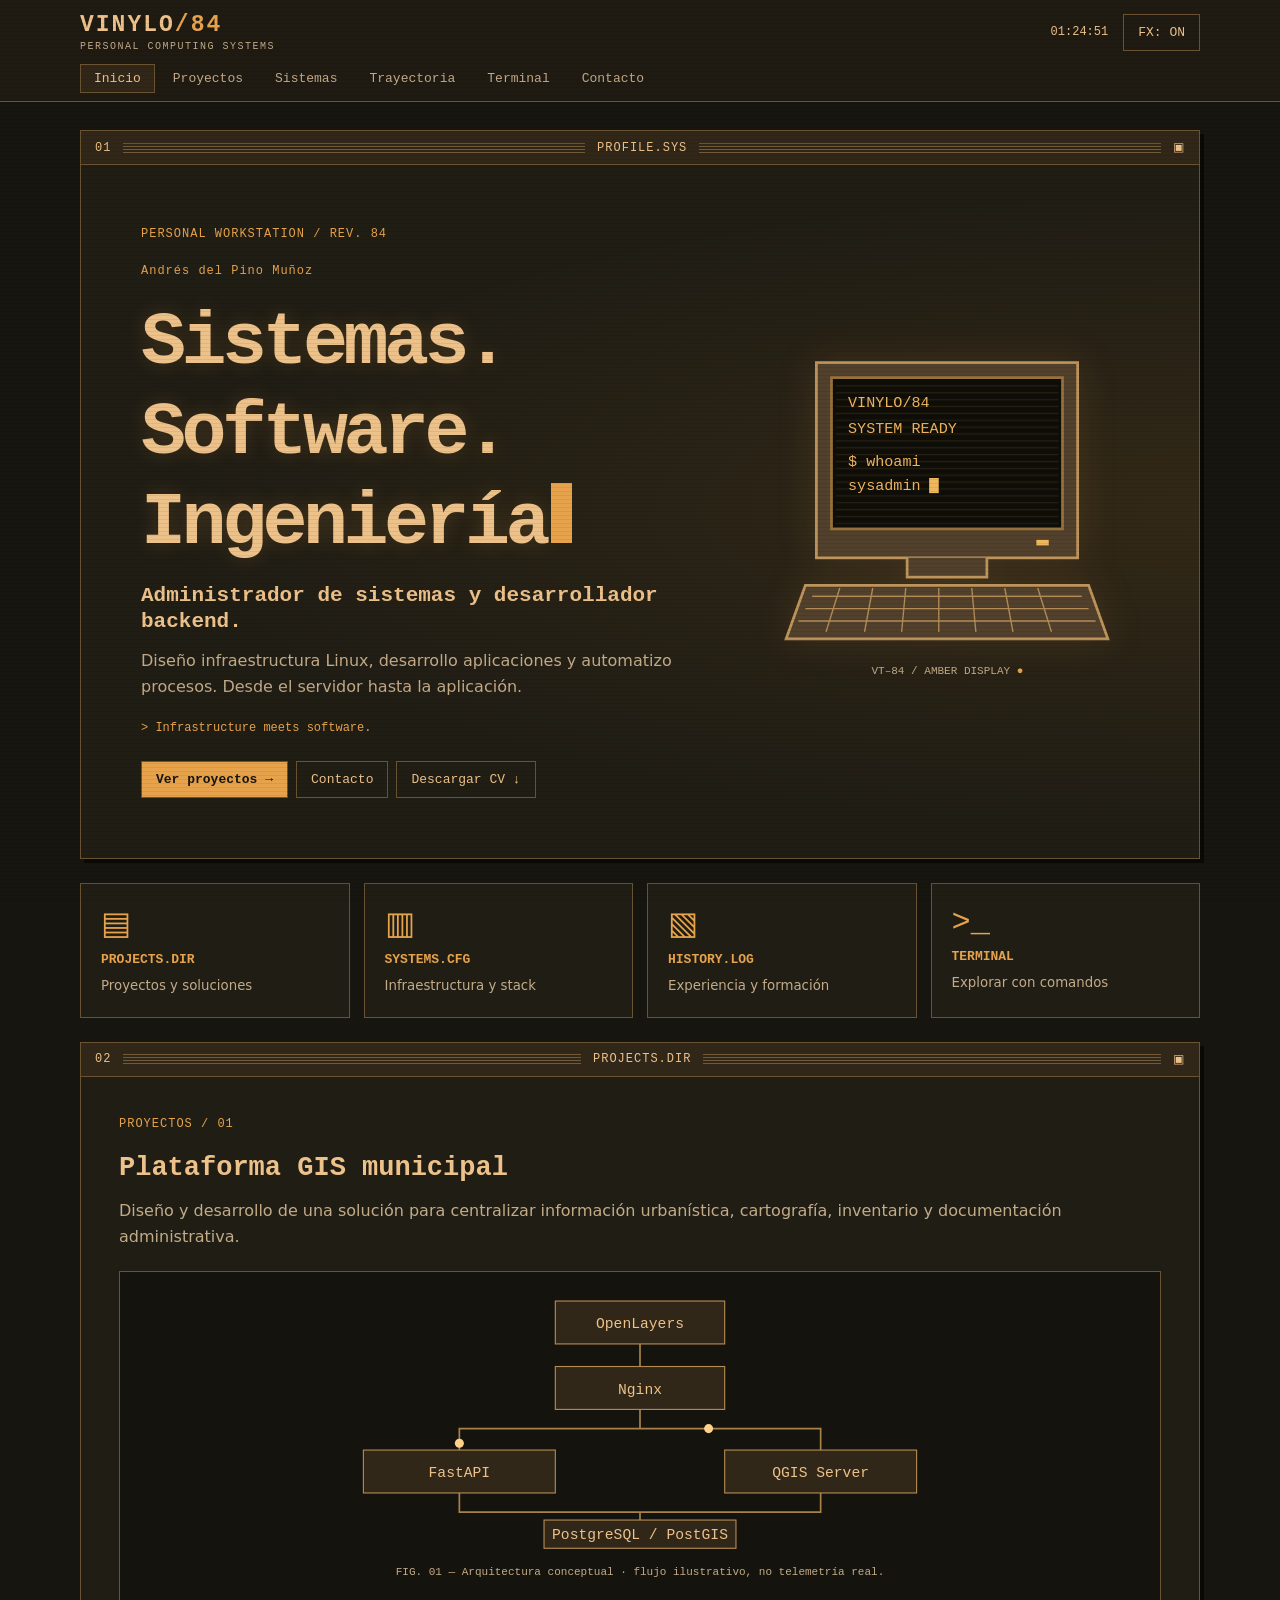
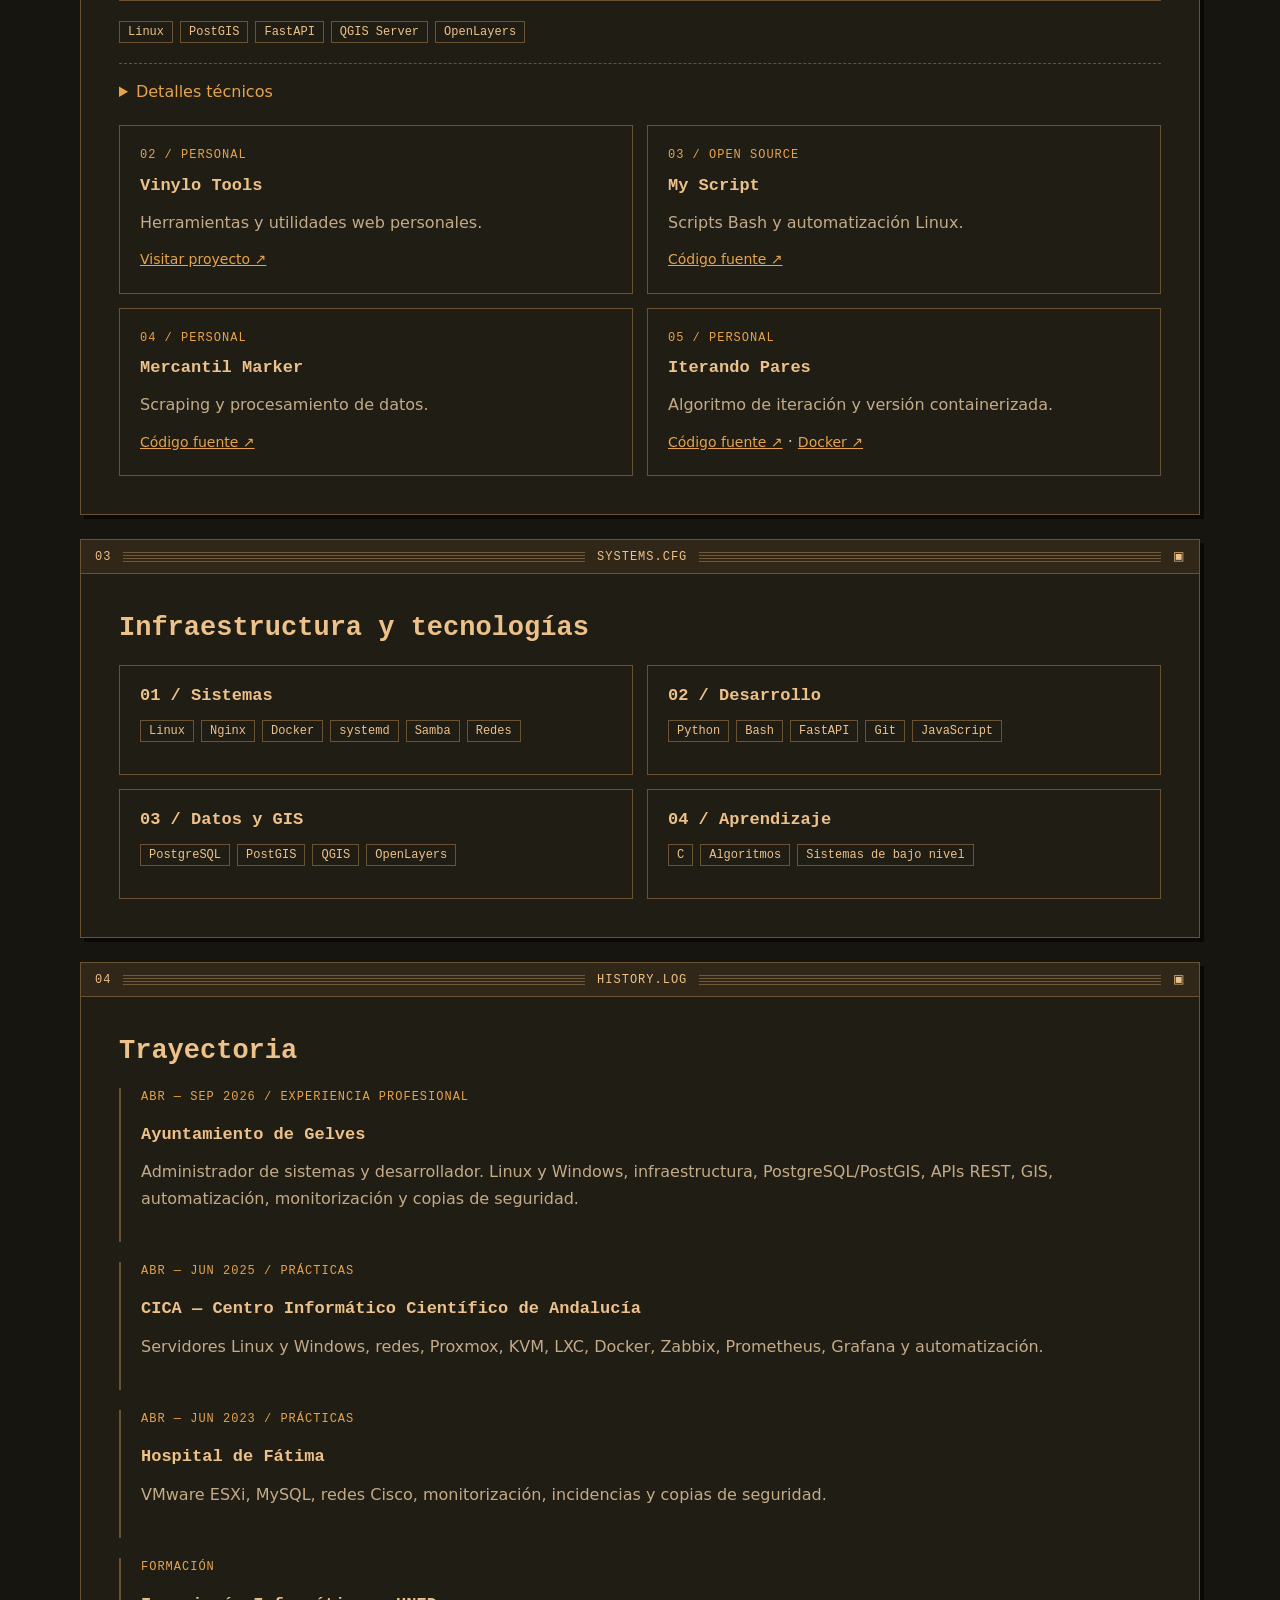
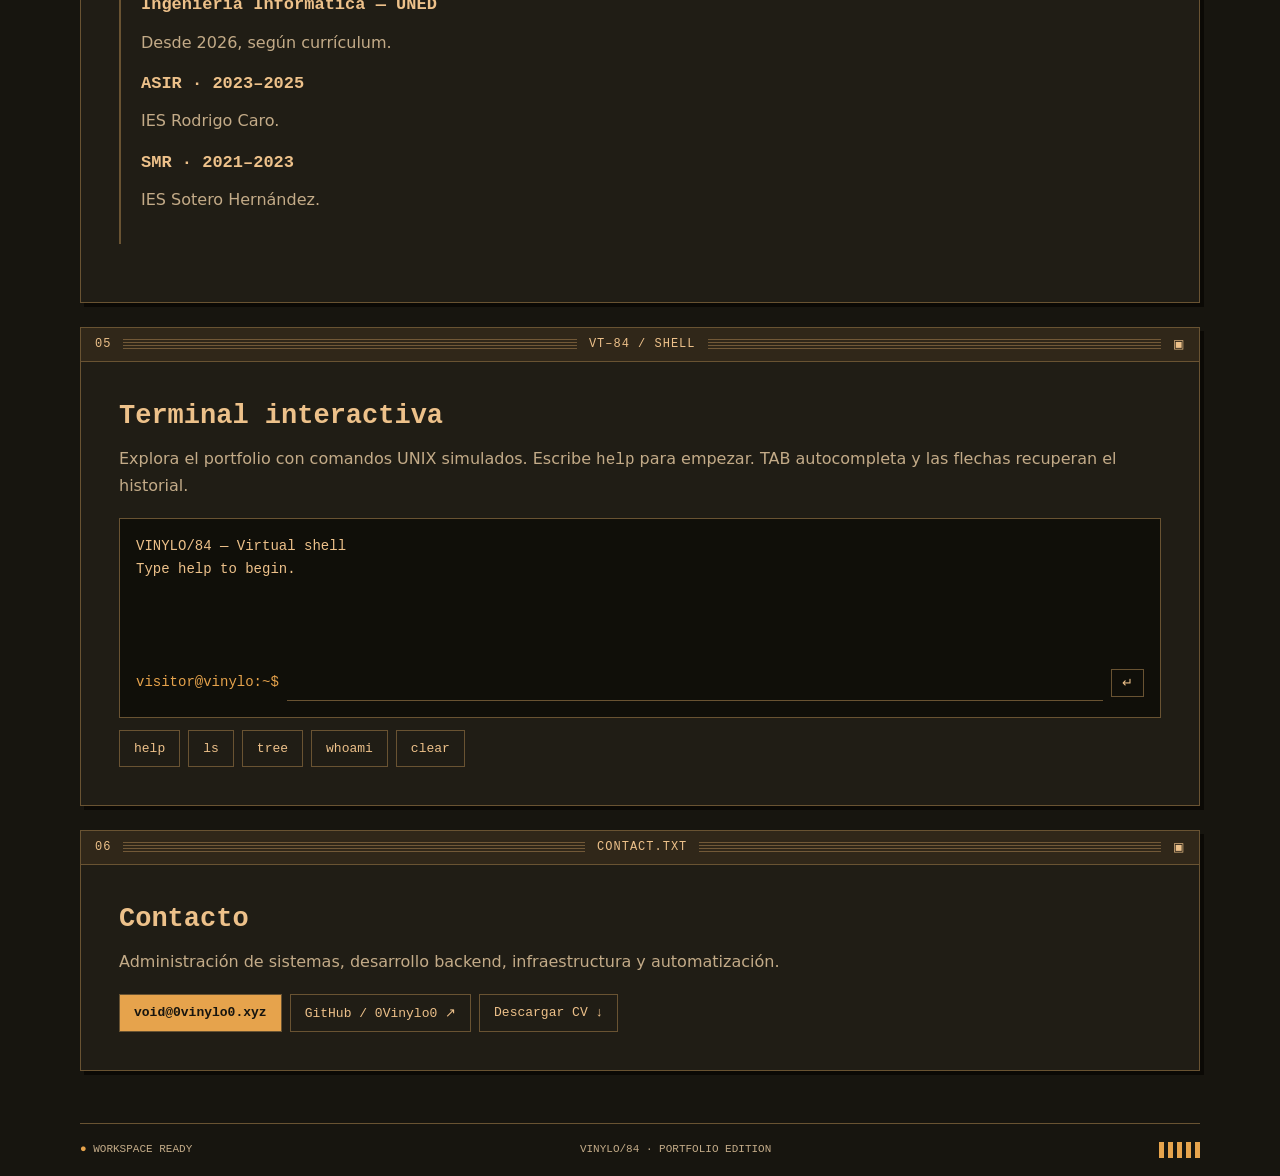
==== commit e1df8a5f: "Add files via upload" ====
--- a/index.html
+++ b/index.html
@@ -1,590 +1,2 @@
-<!DOCTYPE html>
-<html lang="es">
-<head>
-<meta charset="UTF-8">
-<meta name="viewport" content="width=device-width, initial-scale=1.0">
-<title>VinyloOS 96 — Linux Cyberdesk Edition</title>
-<link rel="stylesheet" href="style.css">
-</head>
-<body>
-
-<!-- CRT Overlay -->
-<div id="crt-overlay"></div>
-
-<!-- Noise -->
-<div id="noise"></div>
-
-<!-- Background Canvas -->
-<canvas id="bg-canvas"></canvas>
-
-<!-- Boot Screen -->
-<div id="boot-screen">
-  <div id="boot-logo">
-    VinyloOS 96<br>
-    <span style="font-size:0.45em;color:var(--cyan);text-shadow:0 0 15px rgba(0,255,255,0.5);">Linux Cyberdesk Edition</span>
-  </div>
-  <div id="boot-lines"></div>
-  <div id="boot-welcome"></div>
-</div>
-
-<!-- Desktop -->
-<div id="desktop">
-  <!-- Icons -->
-  <div id="desktop-icons">
-    <div class="desk-icon" onclick="openWin('terminal')">
-      <div class="icon-img">⬛</div>
-      <div class="icon-label">Terminal</div>
-    </div>
-    <div class="desk-icon" onclick="openWin('projects')">
-      <div class="icon-img">📁</div>
-      <div class="icon-label">Projects</div>
-    </div>
-    <div class="desk-icon" onclick="openWin('about')">
-      <div class="icon-img">👤</div>
-      <div class="icon-label">About</div>
-    </div>
-    <div class="desk-icon" onclick="openWin('skills')">
-      <div class="icon-img">📊</div>
-      <div class="icon-label">Sys Monitor</div>
-    </div>
-    <div class="desk-icon" onclick="openWin('linux')">
-      <div class="icon-img">🐧</div>
-      <div class="icon-label">Linux Lab</div>
-    </div>
-    <div class="desk-icon" onclick="openWin('clab')">
-      <div class="icon-img">⚙️</div>
-      <div class="icon-label">C Lab</div>
-    </div>
-    <div class="desk-icon" onclick="openWin('concurrency')">
-      <div class="icon-img">🔀</div>
-      <div class="icon-label">Concurrency</div>
-    </div>
-    <div class="desk-icon" onclick="openWin('network')">
-      <div class="icon-img">🌐</div>
-      <div class="icon-label">Network</div>
-    </div>
-    <div class="desk-icon" onclick="openWin('contact')">
-      <div class="icon-img">📡</div>
-      <div class="icon-label">Contact</div>
-    </div>
-    <div class="desk-icon" onclick="window.open('https://github.com/0Vinylo0','_blank')">
-      <div class="icon-img">🐙</div>
-      <div class="icon-label">GitHub</div>
-    </div>
-  </div>
-
-  <!-- ══ TERMINAL WINDOW ══ -->
-  <div class="win" id="win-terminal" style="top:60px;left:160px;">
-    <div class="win-titlebar" onmousedown="startDrag(event,'win-terminal')">
-      <span class="win-title-icon">⬛</span>
-      <span class="win-title-text">terminal — bash — 0Vinylo0@VinyloOS</span>
-      <div class="win-controls">
-        <div class="win-btn" onclick="minWin('win-terminal')">_</div>
-        <div class="win-btn" onclick="maxWin('win-terminal')">□</div>
-        <div class="win-btn close" onclick="closeWin('win-terminal')">✕</div>
-      </div>
-    </div>
-    <div class="win-menubar">
-      <span class="win-menu-item">File</span>
-      <span class="win-menu-item">Edit</span>
-      <span class="win-menu-item">View</span>
-      <span class="win-menu-item">Help</span>
-    </div>
-    <div class="win-body">
-      <div class="terminal-area">
-        <div class="terminal-output" id="term-output"></div>
-        <div class="terminal-input-row">
-          <span class="t-prompt-live">0Vinylo0@VinyloOS:~$&nbsp;</span>
-          <input type="text" id="term-input" autocomplete="off" spellcheck="false" autofocus>
-        </div>
-      </div>
-    </div>
-    <div class="win-statusbar">
-      <span>bash 5.2.0 • VinyloOS kernel 6.6-retro</span>
-      <span id="term-status">READY</span>
-    </div>
-    <div class="win-resize" onmousedown="startResize(event,'win-terminal')">◢</div>
-  </div>
-
-  <!-- ══ ABOUT WINDOW ══ -->
-  <div class="win" id="win-about" style="top:80px;left:200px;">
-    <div class="win-titlebar" onmousedown="startDrag(event,'win-about')">
-      <span class="win-title-icon">👤</span>
-      <span class="win-title-text">/home/vinylo/about.txt — TextViewer</span>
-      <div class="win-controls">
-        <div class="win-btn" onclick="minWin('win-about')">_</div>
-        <div class="win-btn" onclick="maxWin('win-about')">□</div>
-        <div class="win-btn close" onclick="closeWin('win-about')">✕</div>
-      </div>
-    </div>
-    <div class="win-menubar">
-      <span class="win-menu-item">File</span>
-      <span class="win-menu-item">View</span>
-    </div>
-    <div class="win-body">
-      <div class="file-viewer">
-        <div class="file-header">
-          # /home/vinylo/about.txt<br>
-          # Last modified: 2025-01-01 &nbsp;|&nbsp; Owner: 0Vinylo0 &nbsp;|&nbsp; Permissions: -rw-r--r--
-        </div>
-        <div style="color:var(--text);line-height:1.9;">
-          Administrador de sistemas y desarrollador backend.<br>
-          Trabajo con <span style="color:var(--cyan)">Linux</span>, <span style="color:var(--cyan)">Python</span>, <span style="color:var(--cyan)">Bash</span>, <span style="color:var(--cyan)">Docker</span>, <span style="color:var(--cyan)">Nginx</span>,<br>
-          bases de datos, scraping, automatización, observabilidad<br>
-          y despliegue de servicios en infraestructura propia.<br><br>
-          Actualmente reforzando conocimientos de <span style="color:#ffdd00">C</span>, <span style="color:#ffdd00">concurrencia</span>,<br>
-          procesos, hilos, memoria, <span style="color:#ffdd00">pthreads</span> y sistemas de bajo nivel.
-        </div>
-
-        <div class="file-section-title">// Stack principal</div>
-        <div class="tag-list">
-          <span class="tag">Linux</span>
-          <span class="tag">Python</span>
-          <span class="tag">Bash</span>
-          <span class="tag">Docker</span>
-          <span class="tag">Nginx</span>
-          <span class="tag">PostgreSQL</span>
-          <span class="tag">Redis</span>
-          <span class="tag">Git</span>
-          <span class="tag">Scraping</span>
-          <span class="tag">Observabilidad</span>
-        </div>
-
-        <div class="file-section-title">// Aprendiendo</div>
-        <div class="tag-list">
-          <span class="tag learning">C</span>
-          <span class="tag learning">pthreads</span>
-          <span class="tag learning">Concurrencia</span>
-          <span class="tag learning">Sistemas bajo nivel</span>
-          <span class="tag learning">Memoria dinámica</span>
-        </div>
-      </div>
-    </div>
-    <div class="win-statusbar">
-      <span>about.txt — 247 bytes</span>
-      <span>UTF-8</span>
-    </div>
-    <div class="win-resize" onmousedown="startResize(event,'win-about')">◢</div>
-  </div>
-
-  <!-- ══ PROJECTS WINDOW ══ -->
-  <div class="win" id="win-projects" style="top:90px;left:220px;">
-    <div class="win-titlebar" onmousedown="startDrag(event,'win-projects')">
-      <span class="win-title-icon">📁</span>
-      <span class="win-title-text">/home/vinylo/projects — FileManager</span>
-      <div class="win-controls">
-        <div class="win-btn" onclick="minWin('win-projects')">_</div>
-        <div class="win-btn" onclick="maxWin('win-projects')">□</div>
-        <div class="win-btn close" onclick="closeWin('win-projects')">✕</div>
-      </div>
-    </div>
-    <div class="win-menubar">
-      <span class="win-menu-item">File</span>
-      <span class="win-menu-item">View</span>
-      <span class="win-menu-item">Go</span>
-    </div>
-    <div class="win-body">
-      <div class="proj-grid">
-        <div style="font-size:10px;color:var(--text-dim);padding:4px 8px;border-bottom:1px solid var(--border-dim);margin-bottom:4px;">
-          📂 /home/vinylo/projects — 7 items
-        </div>
-
-        <a class="proj-item" href="https://tools.0vinylo0.xyz" target="_blank">
-          <span class="proj-icon">🌐</span>
-          <div class="proj-info">
-            <div class="proj-name">Tools 0Vinylo0</div>
-            <div class="proj-desc">Herramientas web personales — tools.0vinylo0.xyz</div>
-          </div>
-          <span class="proj-badge live">LIVE</span>
-        </a>
-
-        <a class="proj-item" href="https://github.com/0Vinylo0/my-script" target="_blank">
-          <span class="proj-icon">📜</span>
-          <div class="proj-info">
-            <div class="proj-name">My Script</div>
-            <div class="proj-desc">Colección de scripts Bash / automatización Linux</div>
-          </div>
-          <span class="proj-badge live">GH</span>
-        </a>
-
-        <a class="proj-item" href="https://github.com/0Vinylo0/Iterando-Pares" target="_blank">
-          <span class="proj-icon">🔢</span>
-          <div class="proj-info">
-            <div class="proj-name">Iterando Pares</div>
-            <div class="proj-desc">Algoritmo de iteración — Python backend</div>
-          </div>
-          <span class="proj-badge live">GH</span>
-        </a>
-
-        <a class="proj-item" href="https://github.com/0Vinylo0/Iterando-Pares-Docker" target="_blank">
-          <span class="proj-icon">🐳</span>
-          <div class="proj-info">
-            <div class="proj-name">Iterando Pares Docker</div>
-            <div class="proj-desc">Versión containerizada con Docker Compose</div>
-          </div>
-          <span class="proj-badge live">GH</span>
-        </a>
-
-        <a class="proj-item" href="https://github.com/0Vinylo0/proyecto_mercantil_marker" target="_blank">
-          <span class="proj-icon">📊</span>
-          <div class="proj-info">
-            <div class="proj-name">Proyecto Mercantil Marker</div>
-            <div class="proj-desc">Scraping, análisis de datos y marcadores</div>
-          </div>
-          <span class="proj-badge live">GH</span>
-        </a>
-
-        <div class="proj-item" style="cursor:default;opacity:0.6;">
-          <span class="proj-icon">⚡</span>
-          <div class="proj-info">
-            <div class="proj-name">Distributed Task System</div>
-            <div class="proj-desc">Sistema de tareas distribuidas con workers y colas</div>
-          </div>
-          <span class="proj-badge wip">WIP</span>
-        </div>
-
-        <div class="proj-item" style="cursor:default;opacity:0.6;">
-          <span class="proj-icon">🔧</span>
-          <div class="proj-info">
-            <div class="proj-name">C Concurrency Lab</div>
-            <div class="proj-desc">Experimentos con pthreads, mutexes y semáforos</div>
-          </div>
-          <span class="proj-badge concept">CONCEPT</span>
-        </div>
-      </div>
-    </div>
-    <div class="win-statusbar">
-      <span>5 proyectos activos · 2 en desarrollo</span>
-      <span>github.com/0Vinylo0</span>
-    </div>
-    <div class="win-resize" onmousedown="startResize(event,'win-projects')">◢</div>
-  </div>
-
-  <!-- ══ SKILLS MONITOR ══ -->
-  <div class="win" id="win-skills" style="top:70px;left:240px;">
-    <div class="win-titlebar" onmousedown="startDrag(event,'win-skills')">
-      <span class="win-title-icon">📊</span>
-      <span class="win-title-text">System Monitor — Skills & Performance</span>
-      <div class="win-controls">
-        <div class="win-btn" onclick="minWin('win-skills')">_</div>
-        <div class="win-btn" onclick="maxWin('win-skills')">□</div>
-        <div class="win-btn close" onclick="closeWin('win-skills')">✕</div>
-      </div>
-    </div>
-    <div class="win-body">
-      <div class="sysmon">
-        <div class="sysmon-header">
-          0Vinylo0@VinyloOS — top — Skills Performance Monitor — updated: <span id="skills-time">--:--:--</span>
-        </div>
-        <div id="skills-container"></div>
-      </div>
-    </div>
-    <div class="win-statusbar">
-      <span>10 skills monitoreadas</span>
-      <span>portfolio.service RUNNING</span>
-    </div>
-    <div class="win-resize" onmousedown="startResize(event,'win-skills')">◢</div>
-  </div>
-
-  <!-- ══ LINUX LAB ══ -->
-  <div class="win" id="win-linux" style="top:100px;left:200px;">
-    <div class="win-titlebar" onmousedown="startDrag(event,'win-linux')">
-      <span class="win-title-icon">🐧</span>
-      <span class="win-title-text">Linux Lab — /home/vinylo/linux</span>
-      <div class="win-controls">
-        <div class="win-btn" onclick="minWin('win-linux')">_</div>
-        <div class="win-btn" onclick="maxWin('win-linux')">□</div>
-        <div class="win-btn close" onclick="closeWin('win-linux')">✕</div>
-      </div>
-    </div>
-    <div class="win-body">
-      <div class="lab-content">
-        <div class="lab-section">
-          <div class="lab-section-title">// Administración de sistemas</div>
-          <div class="lab-item">Gestión de servicios con systemd</div>
-          <div class="lab-item">Configuración avanzada de Nginx</div>
-          <div class="lab-item">Administración de usuarios y permisos</div>
-          <div class="lab-item">Tuning del kernel con sysctl</div>
-          <div class="lab-item">Monitorización con htop, iotop, netstat</div>
-        </div>
-        <div class="lab-section">
-          <div class="lab-section-title">// Automatización &amp; Scripting</div>
-          <div class="lab-item">Bash scripts para administración</div>
-          <div class="lab-item">Cron jobs y tareas programadas</div>
-          <div class="lab-item">Pipelines de CI/CD self-hosted</div>
-          <div class="lab-item">Scraping con Python + BeautifulSoup</div>
-          <div class="lab-item">APIs REST con FastAPI / Flask</div>
-        </div>
-        <div class="lab-section">
-          <div class="lab-section-title">// Infraestructura &amp; Contenedores</div>
-          <div class="lab-item">Docker y Docker Compose</div>
-          <div class="lab-item">Redes de contenedores y volúmenes</div>
-          <div class="lab-item">Reverse proxy con Nginx + SSL</div>
-          <div class="lab-item">Self-hosted services en VPS</div>
-          <div class="lab-item">Observabilidad: logs, métricas, alertas</div>
-        </div>
-      </div>
-    </div>
-    <div class="win-statusbar">
-      <span>linux.lab — loaded</span>
-      <span>kernel 6.6-retro</span>
-    </div>
-    <div class="win-resize" onmousedown="startResize(event,'win-linux')">◢</div>
-  </div>
-
-  <!-- ══ C LAB ══ -->
-  <div class="win" id="win-clab" style="top:80px;left:180px;">
-    <div class="win-titlebar" onmousedown="startDrag(event,'win-clab')">
-      <span class="win-title-icon">⚙️</span>
-      <span class="win-title-text">C Lab — gcc 13.2 — /home/vinylo/c</span>
-      <div class="win-controls">
-        <div class="win-btn" onclick="minWin('win-clab')">_</div>
-        <div class="win-btn" onclick="maxWin('win-clab')">□</div>
-        <div class="win-btn close" onclick="closeWin('win-clab')">✕</div>
-      </div>
-    </div>
-    <div class="win-body">
-      <div class="lab-content">
-        <div class="lab-section">
-          <div class="lab-section-title">// Fundamentos</div>
-          <div class="lab-item">Punteros y aritmética de punteros</div>
-          <div class="lab-item">Gestión de memoria dinámica (malloc/free)</div>
-          <div class="lab-item">Structs, unions y enums</div>
-          <div class="lab-item">Compilación con gcc y flags de optimización</div>
-          <div class="lab-item">Makefiles y sistemas de build</div>
-        </div>
-        <div class="lab-section">
-          <div class="lab-section-title">// Sistemas POSIX</div>
-          <div class="lab-item">Procesos: fork(), exec(), wait()</div>
-          <div class="lab-item">Señales y manejo de interrupciones</div>
-          <div class="lab-item">File descriptors y I/O de bajo nivel</div>
-          <div class="lab-item">Sockets básicos (TCP/UDP)</div>
-          <div class="lab-item">pthreads: creación y sincronización</div>
-        </div>
-        <div class="lab-section">
-          <div class="lab-section-title">// Snippet: hola mundo con puntero</div>
-          <pre class="code-snip"><span class="cm">// hello_ptr.c</span>
-<span class="kw">#include</span> <span class="str">&lt;stdio.h&gt;</span>
-
-<span class="kw">int</span> <span class="fn">main</span>() {
-    <span class="kw">int</span> x = 42;
-    <span class="kw">int</span> *ptr = &amp;x;
-    <span class="fn">printf</span>(<span class="str">"val=%d addr=%p\n"</span>, *ptr, ptr);
-    <span class="kw">return</span> 0;
-}</pre>
-        </div>
-      </div>
-    </div>
-    <div class="win-statusbar">
-      <span>c.lab — gcc 13.2.0</span>
-      <span>learning mode</span>
-    </div>
-    <div class="win-resize" onmousedown="startResize(event,'win-clab')">◢</div>
-  </div>
-
-  <!-- ══ CONCURRENCY LAB ══ -->
-  <div class="win" id="win-concurrency" style="top:90px;left:200px;">
-    <div class="win-titlebar" onmousedown="startDrag(event,'win-concurrency')">
-      <span class="win-title-icon">🔀</span>
-      <span class="win-title-text">Concurrency Lab — threads, locks, semaphores</span>
-      <div class="win-controls">
-        <div class="win-btn" onclick="minWin('win-concurrency')">_</div>
-        <div class="win-btn" onclick="maxWin('win-concurrency')">□</div>
-        <div class="win-btn close" onclick="closeWin('win-concurrency')">✕</div>
-      </div>
-    </div>
-    <div class="win-body">
-      <div class="lab-content">
-        <div class="lab-section">
-          <div class="lab-section-title">// Concurrencia básica</div>
-          <div class="lab-item">Procesos e hilos (fork vs pthread)</div>
-          <div class="lab-item">Mutexes — exclusión mutua</div>
-          <div class="lab-item">Semáforos POSIX</div>
-          <div class="lab-item">Locks y spinlocks</div>
-          <div class="lab-item">Variables de condición</div>
-        </div>
-        <div class="lab-section">
-          <div class="lab-section-title">// Problemas clásicos</div>
-          <div class="lab-item">Race conditions y cómo evitarlas</div>
-          <div class="lab-item">Deadlocks y livelock</div>
-          <div class="lab-item">Starvation y prioridad</div>
-          <div class="lab-item">Problema productor-consumidor</div>
-          <div class="lab-item">Lectores-escritores</div>
-        </div>
-        <div class="lab-section">
-          <div class="lab-section-title">// Alto nivel</div>
-          <div class="lab-item">Async/await en Python (asyncio)</div>
-          <div class="lab-item">Multiprocessing y Pool</div>
-          <div class="lab-item">Workers distribuidos</div>
-          <div class="lab-item">Colas de tareas (Celery, RQ)</div>
-          <div class="lab-item">Thread pools y executors</div>
-        </div>
-      </div>
-    </div>
-    <div class="win-statusbar">
-      <span>concurrency.lab</span>
-      <span>pthreads 2.38</span>
-    </div>
-    <div class="win-resize" onmousedown="startResize(event,'win-concurrency')">◢</div>
-  </div>
-
-  <!-- ══ NETWORK ══ -->
-  <div class="win" id="win-network" style="top:120px;left:220px;">
-    <div class="win-titlebar" onmousedown="startDrag(event,'win-network')">
-      <span class="win-title-icon">🌐</span>
-      <span class="win-title-text">Network Monitor — ifconfig / netstat</span>
-      <div class="win-controls">
-        <div class="win-btn" onclick="minWin('win-network')">_</div>
-        <div class="win-btn" onclick="maxWin('win-network')">□</div>
-        <div class="win-btn close" onclick="closeWin('win-network')">✕</div>
-      </div>
-    </div>
-    <div class="win-body">
-      <div class="netmon">
-        <div class="sysmon-header">Network interfaces — VinyloOS 96</div>
-        <div class="net-row"><span class="net-label">Interface</span><span class="net-val">eth0 (VirtNet)</span></div>
-        <div class="net-row"><span class="net-label">IP Address</span><span class="net-val">192.168.1.x / 24</span></div>
-        <div class="net-row"><span class="net-label">Gateway</span><span class="net-val">192.168.1.1</span></div>
-        <div class="net-row"><span class="net-label">DNS</span><span class="net-val">1.1.1.1 / 8.8.8.8</span></div>
-        <div class="net-row"><span class="net-label">SSH</span><span class="net-val" style="color:var(--green)">● ACTIVE (port 22)</span></div>
-        <div class="net-row"><span class="net-label">Nginx</span><span class="net-val" style="color:var(--green)">● RUNNING (80/443)</span></div>
-        <div class="net-row"><span class="net-label">Docker</span><span class="net-val" style="color:var(--green)">● UP — 4 containers</span></div>
-        <div class="net-row"><span class="net-label">Firewall</span><span class="net-val">ufw ACTIVE</span></div>
-        <div class="net-anim" id="net-scroll">
-          &gt; PING github.com ... 28ms &nbsp;|&nbsp; PING 8.8.8.8 ... 12ms &nbsp;|&nbsp; HTTP 200 tools.0vinylo0.xyz &nbsp;|&nbsp; SSH session OK &nbsp;|&nbsp;
-        </div>
-      </div>
-    </div>
-    <div class="win-statusbar">
-      <span>network.monitor</span>
-      <span id="net-pkts">0 pkts</span>
-    </div>
-    <div class="win-resize" onmousedown="startResize(event,'win-network')">◢</div>
-  </div>
-
-  <!-- ══ CONTACT ══ -->
-  <div class="win" id="win-contact" style="top:110px;left:220px;">
-    <div class="win-titlebar" onmousedown="startDrag(event,'win-contact')">
-      <span class="win-title-icon">📡</span>
-      <span class="win-title-text">ssh contact@vinylo — Secure Connection</span>
-      <div class="win-controls">
-        <div class="win-btn" onclick="minWin('win-contact')">_</div>
-        <div class="win-btn" onclick="maxWin('win-contact')">□</div>
-        <div class="win-btn close" onclick="closeWin('win-contact')">✕</div>
-      </div>
-    </div>
-    <div class="win-body">
-      <div class="ssh-view">
-        <div class="ssh-prompt">
-          $ ssh contact@vinylo<br>
-          <span style="color:var(--text-dim)">Authenticating... Host key fingerprint verified.</span><br>
-          <span style="color:var(--green)">Connection established ✓</span>
-        </div>
-        <div class="ssh-banner">
-          ╔══════════════════════════════════════════╗<br>
-          ║  VinyloOS 96 — Contact Interface v1.0    ║<br>
-          ║  Authorized access only                  ║<br>
-          ╚══════════════════════════════════════════╝<br>
-          <br>
-          Welcome, visitor. Choose a contact channel:
-        </div>
-
-        <a class="ssh-link" href="https://github.com/0Vinylo0" target="_blank">
-          <span class="ssh-link-icon">🐙</span>
-          <div class="ssh-link-info">
-            <div class="ssh-link-label">GitHub Profile</div>
-            <div class="ssh-link-val">github.com/0Vinylo0</div>
-          </div>
-          <span style="color:var(--text-dim);font-size:11px;">[open]</span>
-        </a>
-
-        <a class="ssh-link" href="mailto:andresdelpino2002@gmail.com">
-          <span class="ssh-link-icon">📧</span>
-          <div class="ssh-link-info">
-            <div class="ssh-link-label">Email</div>
-            <div class="ssh-link-val">andresdelpino2002@gmail.com</div>
-          </div>
-          <span style="color:var(--text-dim);font-size:11px;">[mail]</span>
-        </a>
-      </div>
-    </div>
-    <div class="win-statusbar">
-      <span>ssh session active</span>
-      <span>encrypted</span>
-    </div>
-    <div class="win-resize" onmousedown="startResize(event,'win-contact')">◢</div>
-  </div>
-
-  <!-- ══ LEGAL ══ -->
-  <div class="win" id="win-legal" style="top:130px;left:210px;">
-    <div class="win-titlebar" onmousedown="startDrag(event,'win-legal')">
-      <span class="win-title-icon">📄</span>
-      <span class="win-title-text">/etc/vinylo/legal — Aviso Legal</span>
-      <div class="win-controls">
-        <div class="win-btn" onclick="minWin('win-legal')">_</div>
-        <div class="win-btn" onclick="maxWin('win-legal')">□</div>
-        <div class="win-btn close" onclick="closeWin('win-legal')">✕</div>
-      </div>
-    </div>
-    <div class="win-body">
-      <div class="legal-text">
-        <h3>// politica_privacidad.txt</h3>
-        <p>Esta web no recopila datos personales de forma activa. No se utilizan sistemas de analítica de terceros. Las cookies son exclusivamente técnicas y necesarias para el funcionamiento básico del sitio.</p>
-        <h3>// aviso_legal.txt</h3>
-        <p>Titular: 0Vinylo0 (Andrés del Pino). Dominio: 0vinylo0.xyz. El contenido de esta web es de carácter informativo y personal. Todos los proyectos enlazados pertenecen a sus respectivos autores.</p>
-        <h3>// cookies.txt</h3>
-        <p>Solo se utilizan cookies técnicas estrictamente necesarias para recordar preferencias visuales (FX ON/OFF). No se comparte información con terceros.</p>
-        <p><a href="mailto:andresdelpino2002@gmail.com">Contacto: andresdelpino2002@gmail.com</a></p>
-      </div>
-    </div>
-    <div class="win-statusbar"><span>legal — read-only</span></div>
-    <div class="win-resize" onmousedown="startResize(event,'win-legal')">◢</div>
-  </div>
-
-</div><!-- /desktop -->
-
-<!-- Taskbar -->
-<div id="taskbar">
-  <button id="start-btn" onclick="toggleStartMenu()">
-    🐧 <span class="start-label">VinyloOS</span>
-  </button>
-  <div id="taskbar-apps"></div>
-  <div id="taskbar-right">
-    <div id="status-dot"></div>
-    <span id="status-text">portfolio.service</span>
-    <button id="fx-btn" onclick="toggleFX()">FX ON</button>
-    <div id="clock">--:--:--</div>
-  </div>
-</div>
-
-<!-- Start Menu -->
-<div id="start-menu">
-  <div class="start-menu-banner">
-    <div class="os-name">VinyloOS 96</div>
-    <div class="os-sub">Linux Cyberdesk Edition — TechnoWM</div>
-  </div>
-  <div class="start-menu-item" onclick="openWin('terminal');toggleStartMenu()"><span class="sm-icon">⬛</span> Terminal</div>
-  <div class="start-menu-item" onclick="openWin('projects');toggleStartMenu()"><span class="sm-icon">📁</span> Proyectos</div>
-  <div class="start-menu-item" onclick="openWin('about');toggleStartMenu()"><span class="sm-icon">👤</span> About Me</div>
-  <div class="start-menu-item" onclick="openWin('skills');toggleStartMenu()"><span class="sm-icon">📊</span> Sys Monitor</div>
-  <div class="start-menu-item" onclick="openWin('linux');toggleStartMenu()"><span class="sm-icon">🐧</span> Linux Lab</div>
-  <div class="start-menu-item" onclick="openWin('clab');toggleStartMenu()"><span class="sm-icon">⚙️</span> C Lab</div>
-  <div class="start-menu-item" onclick="openWin('concurrency');toggleStartMenu()"><span class="sm-icon">🔀</span> Concurrency Lab</div>
-  <div class="start-menu-item" onclick="openWin('network');toggleStartMenu()"><span class="sm-icon">🌐</span> Network</div>
-  <div class="start-menu-item" onclick="openWin('contact');toggleStartMenu()"><span class="sm-icon">📡</span> Contact</div>
-  <div class="start-menu-sep"></div>
-  <div class="start-menu-item" onclick="openWin('legal');toggleStartMenu()"><span class="sm-icon">📄</span> Aviso Legal</div>
-  <div class="start-menu-item" onclick="window.open('https://github.com/0Vinylo0','_blank');toggleStartMenu()"><span class="sm-icon">🐙</span> GitHub</div>
-  <div class="start-menu-sep"></div>
-  <div class="start-menu-item" onclick="toggleFX();toggleStartMenu()"><span class="sm-icon">✨</span> Toggle FX</div>
-</div>
-
-<!-- Cookie Banner -->
-<div id="cookie-banner">
-  <span>⚡ <b>VinyloOS 96</b> usa cookies técnicas para recordar tus preferencias visuales. Sin tracking, sin publicidad.</span>
-  <button class="cookie-btn accept" onclick="acceptCookies()">[ ACCEPT ]</button>
-  <button class="cookie-btn deny" onclick="denyCookies()">[ DENY ]</button>
-</div>
-<script src="script.js"></script>
-</body>
-</html>+<!doctype html><html lang="es"><head><meta charset="utf-8"><meta name="viewport" content="width=device-width,initial-scale=1"><meta name="description" content="Portfolio de Vinylo: administración de sistemas Linux, desarrollo backend y automatización."><title>Vinylo/84 — Amber Workstation</title><link rel="stylesheet" href="style.css"><script src="script.js" defer></script></head><body><a class="skip" href="#main">Saltar al contenido</a><header><div class="top wrap"><a class="brand" href="#inicio">VINYLO<span>/84</span><small>PERSONAL COMPUTING SYSTEMS</small></a><div class="controls"><span id="clock" aria-hidden="true"></span><button id="fx" aria-pressed="true">FX: ON</button></div></div><nav class="wrap" aria-label="Principal"><a href="#inicio">Inicio</a><a href="#proyectos">Proyectos</a><a href="#sistemas">Sistemas</a><a href="#trayectoria">Trayectoria</a><a href="#terminal">Terminal</a><a href="#contacto">Contacto</a></nav></header><main id="main" class="wrap"><section id="inicio" class="window"><div class="bar"><span>01</span><i></i> PROFILE.SYS <i></i><span>▣</span></div><div class="hero"><div><p class="label">PERSONAL WORKSTATION / REV. 84</p><p class="label">Andrés del Pino Muñoz</p><h1>Sistemas.<br>Software.<br>Ingeniería<span class="cursor" aria-hidden="true"></span></h1><h2>Administrador de sistemas y desarrollador backend.</h2><p>Diseño infraestructura Linux, desarrollo aplicaciones y automatizo procesos. Desde el servidor hasta la aplicación.</p><p class="mono typed" id="typed" aria-hidden="true">&gt; Infrastructure meets software.</p><div class="actions"><a class="button primary" href="#proyectos">Ver proyectos →</a><a class="button" href="#contacto">Contacto</a><a class="button" href="assets/cv.pdf" download>Descargar CV ↓</a></div></div><div class="machine" aria-hidden="true"><svg viewBox="0 0 240 225" role="presentation"><defs><pattern id="scan" width="4" height="5" patternUnits="userSpaceOnUse"><path d="M0 4H4" stroke="#d89b46" opacity=".12"/></pattern></defs><path d="M25 12H215V154H25Z" fill="#51412c" stroke="#bd945b" stroke-width="2"/><path d="M36 23H204V133H36Z" fill="#0e0d08" stroke="#97713c" stroke-width="2"/><rect x="39" y="26" width="162" height="104" fill="url(#scan)"/><g fill="#eeb460" font-family="monospace" font-size="11"><text x="48" y="44">VINYLO/84</text><text x="48" y="63">SYSTEM READY</text><text x="48" y="87">$ whoami</text><text x="48" y="105">sysadmin</text></g><rect class="blink" x="107" y="96" width="7" height="11" fill="#efb75e"/><rect class="led" x="185" y="141" width="9" height="4" fill="#efb75e"/><path d="M91 154V168H149V154M17 174H223L237 213H3Z" fill="#51412c" stroke="#bd945b" stroke-width="2"/><g stroke="#b28b56" fill="none"><path d="M22 182H218M17 191H223M12 200H228M42 176L32 208M66 176L60 208M90 176L87 208M114 176V208M138 176L141 208M162 176L168 208M186 176L196 208"/></g></svg><div class="machine-label">VT–84 / AMBER DISPLAY <span class="led">●</span></div></div></div></section><div class="quick"><a href="#proyectos"><span>▤</span><strong>PROJECTS.DIR</strong><small>Proyectos y soluciones</small></a><a href="#sistemas"><span>▥</span><strong>SYSTEMS.CFG</strong><small>Infraestructura y stack</small></a><a href="#trayectoria"><span>▧</span><strong>HISTORY.LOG</strong><small>Experiencia y formación</small></a><a href="#terminal"><span>&gt;_</span><strong>TERMINAL</strong><small>Explorar con comandos</small></a></div><section id="proyectos" class="window"><div class="bar"><span>02</span><i></i> PROJECTS.DIR <i></i><span>▣</span></div><div class="body"><p class="label">PROYECTOS / 01</p><h2>Plataforma GIS municipal</h2><p>Diseño y desarrollo de una solución para centralizar información urbanística, cartografía, inventario y documentación administrativa.</p><div class="architecture"><svg viewBox="0 0 620 230" role="img" aria-labelledby="diagram-title"><title id="diagram-title">Arquitectura conceptual: Nginx conecta el cliente con FastAPI y QGIS Server; ambos consultan PostGIS.</title><g class="wires"><path d="M310 46V66M310 104V121H150V140M310 121H470V140M150 178V195H310V202M470 178V195H310"/></g><g class="nodes"><rect x="235" y="8" width="150" height="38"/><rect x="235" y="66" width="150" height="38"/><rect x="65" y="140" width="170" height="38"/><rect x="385" y="140" width="170" height="38"/><rect x="225" y="202" width="170" height="25"/></g><g class="node-text"><text x="310" y="32">OpenLayers</text><text x="310" y="90">Nginx</text><text x="150" y="164">FastAPI</text><text x="470" y="164">QGIS Server</text><text x="310" y="219">PostgreSQL / PostGIS</text></g><circle class="packet" r="4"><animateMotion dur="4s" repeatCount="indefinite" path="M310 46V66 M310 104V121H150V140 M150 178V195H310V202"/></circle><circle class="packet" r="4"><animateMotion dur="4.5s" begin="1s" repeatCount="indefinite" path="M310 46V66 M310 104V121H470V140 M470 178V195H310V202"/></circle></svg><small>FIG. 01 — Arquitectura conceptual · flujo ilustrativo, no telemetría real.</small></div><div class="tags"><span>Linux</span><span>PostGIS</span><span>FastAPI</span><span>QGIS Server</span><span>OpenLayers</span></div><details><summary>Detalles técnicos</summary><p>Infraestructura Linux con proxy inverso Nginx, servicios de cartografía, API REST y persistencia geoespacial. Automatizaciones Python para la gestión documental y actualización de datos. Se omiten datos y detalles internos por confidencialidad.</p></details><div class="project-grid"><article><p class="label">02 / PERSONAL</p><h3>Vinylo Tools</h3><p>Herramientas y utilidades web personales.</p><a href="https://tools.0vinylo0.xyz">Visitar proyecto ↗</a></article><article><p class="label">03 / OPEN SOURCE</p><h3>My Script</h3><p>Scripts Bash y automatización Linux.</p><a href="https://github.com/0Vinylo0/my-script">Código fuente ↗</a></article><article><p class="label">04 / PERSONAL</p><h3>Mercantil Marker</h3><p>Scraping y procesamiento de datos.</p><a href="https://github.com/0Vinylo0/proyecto_mercantil_marker">Código fuente ↗</a></article><article><p class="label">05 / PERSONAL</p><h3>Iterando Pares</h3><p>Algoritmo de iteración y versión containerizada.</p><a href="https://github.com/0Vinylo0/Iterando-Pares">Código fuente ↗</a> · <a href="https://github.com/0Vinylo0/Iterando-Pares-Docker">Docker ↗</a></article></div></div></section><section id="sistemas" class="window"><div class="bar"><span>03</span><i></i> SYSTEMS.CFG <i></i><span>▣</span></div><div class="body"><h2>Infraestructura y tecnologías</h2><div class="project-grid"><article><h3>01 / Sistemas</h3><div class="tags"><span>Linux</span><span>Nginx</span><span>Docker</span><span>systemd</span><span>Samba</span><span>Redes</span></div></article><article><h3>02 / Desarrollo</h3><div class="tags"><span>Python</span><span>Bash</span><span>FastAPI</span><span>Git</span><span>JavaScript</span></div></article><article><h3>03 / Datos y GIS</h3><div class="tags"><span>PostgreSQL</span><span>PostGIS</span><span>QGIS</span><span>OpenLayers</span></div></article><article><h3>04 / Aprendizaje</h3><div class="tags"><span>C</span><span>Algoritmos</span><span>Sistemas de bajo nivel</span></div></article></div></div></section><section id="trayectoria" class="window"><div class="bar"><span>04</span><i></i> HISTORY.LOG <i></i><span>▣</span></div><div class="body"><h2>Trayectoria</h2><div class="log"><p class="label">ABR — SEP 2026 / EXPERIENCIA PROFESIONAL</p><h3>Ayuntamiento de Gelves</h3><p>Administrador de sistemas y desarrollador. Linux y Windows, infraestructura, PostgreSQL/PostGIS, APIs REST, GIS, automatización, monitorización y copias de seguridad.</p></div><div class="log"><p class="label">ABR — JUN 2025 / PRÁCTICAS</p><h3>CICA — Centro Informático Científico de Andalucía</h3><p>Servidores Linux y Windows, redes, Proxmox, KVM, LXC, Docker, Zabbix, Prometheus, Grafana y automatización.</p></div><div class="log"><p class="label">ABR — JUN 2023 / PRÁCTICAS</p><h3>Hospital de Fátima</h3><p>VMware ESXi, MySQL, redes Cisco, monitorización, incidencias y copias de seguridad.</p></div><div class="log"><p class="label">FORMACIÓN</p><h3>Ingeniería Informática — UNED</h3><p>Desde 2026, según currículum.</p><h3>ASIR · 2023–2025</h3><p>IES Rodrigo Caro.</p><h3>SMR · 2021–2023</h3><p>IES Sotero Hernández.</p></div></div></section><section id="terminal" class="window"><div class="bar"><span>05</span><i></i> VT–84 / SHELL <i></i><span>▣</span></div><div class="body"><h2>Terminal interactiva</h2><p>Explora el portfolio con comandos UNIX simulados. Escribe <code>help</code> para empezar. TAB autocompleta y las flechas recuperan el historial.</p><div class="terminal"><pre id="output" role="log" aria-live="polite">VINYLO/84 — Virtual shell
+Type help to begin.</pre><form id="shell"><label id="prompt" for="command">visitor@vinylo:~$</label><input id="command" autocomplete="off" autocapitalize="off" spellcheck="false" aria-label="Comando de terminal"><button type="submit">↵</button></form></div><div class="actions" id="shortcuts"><button data-cmd="help">help</button><button data-cmd="ls">ls</button><button data-cmd="tree">tree</button><button data-cmd="whoami">whoami</button><button data-cmd="clear">clear</button></div></div></section><section id="contacto" class="window"><div class="bar"><span>06</span><i></i> CONTACT.TXT <i></i><span>▣</span></div><div class="body"><h2>Contacto</h2><p>Administración de sistemas, desarrollo backend, infraestructura y automatización.</p><div class="actions"><a class="button primary" href="mailto:void@0vinylo0.xyz">void@0vinylo0.xyz</a><a class="button" href="https://github.com/0Vinylo0">GitHub / 0Vinylo0 ↗</a><a class="button" href="assets/cv.pdf" download>Descargar CV ↓</a></div></div></section></main><footer class="wrap"><span><span class="led">●</span> WORKSPACE READY</span><span>VINYLO/84 · PORTFOLIO EDITION</span><div class="meters" aria-hidden="true"><i></i><i></i><i></i><i></i><i></i></div></footer></body></html>
--- a/style.css
+++ b/style.css
@@ -1,896 +1 @@
-  /* ═══════════════════════════════════════════
-     VINYLOOS 96 — LINUX CYBERDESK EDITION
-     TechnoWM Window Manager v1.0
-  ═══════════════════════════════════════════ */
-
-  @import url('https://fonts.googleapis.com/css2?family=Share+Tech+Mono&family=VT323&family=Press+Start+2P&display=swap');
-
-  :root {
-    --green: #00ff41;
-    --green-dim: #00cc33;
-    --green-dark: #003310;
-    --green-glow: rgba(0,255,65,0.4);
-    --cyan: #00ffff;
-    --cyan-dim: #00cccc;
-    --bg: #000a00;
-    --bg2: #001500;
-    --surface: #0a1a0a;
-    --surface2: #0d200d;
-    --border: #00ff41;
-    --border-dim: #005510;
-    --title-bar: #003300;
-    --title-active: #00aa22;
-    --text: #00ff41;
-    --text-dim: #007722;
-    --taskbar-h: 36px;
-    --scanline-opacity: 0.08;
-    --glitch-active: 1;
-    --crt: 1;
-  }
-
-  * { box-sizing: border-box; margin: 0; padding: 0; }
-
-  html, body {
-    width: 100%; height: 100%;
-    overflow: hidden;
-    background: var(--bg);
-    font-family: 'Share Tech Mono', monospace;
-    color: var(--text);
-    cursor: default;
-    user-select: none;
-  }
-
-  /* ═══ CRT OVERLAY ═══ */
-  #crt-overlay {
-    position: fixed; inset: 0; z-index: 9999;
-    pointer-events: none;
-    transition: opacity 0.5s;
-  }
-  #crt-overlay.off { opacity: 0; }
-
-  #crt-overlay::before {
-    content: '';
-    position: absolute; inset: 0;
-    background: repeating-linear-gradient(
-      0deg,
-      transparent,
-      transparent 2px,
-      rgba(0,0,0,var(--scanline-opacity)) 2px,
-      rgba(0,0,0,var(--scanline-opacity)) 4px
-    );
-    animation: scanmove 8s linear infinite;
-  }
-
-  #crt-overlay::after {
-    content: '';
-    position: absolute; inset: 0;
-    background: radial-gradient(ellipse at center, transparent 60%, rgba(0,0,0,0.7) 100%);
-  }
-
-  @keyframes scanmove {
-    0% { background-position: 0 0; }
-    100% { background-position: 0 100px; }
-  }
-
-  /* ═══ CANVAS BG ═══ */
-  #bg-canvas {
-    position: fixed; inset: 0; z-index: 0;
-    transition: opacity 0.5s;
-  }
-  #bg-canvas.off { opacity: 0.1; }
-
-  /* ═══ NOISE OVERLAY ═══ */
-  #noise {
-    position: fixed; inset: 0; z-index: 1;
-    opacity: 0.03;
-    pointer-events: none;
-    background-image: url("data:image/svg+xml,%3Csvg viewBox='0 0 200 200' xmlns='http://www.w3.org/2000/svg'%3E%3Cfilter id='n'%3E%3CfeTurbulence type='fractalNoise' baseFrequency='0.9' numOctaves='4'/%3E%3C/filter%3E%3Crect width='100%25' height='100%25' filter='url(%23n)'/%3E%3C/svg%3E");
-  }
-
-  /* ═══ BOOT SCREEN ═══ */
-  #boot-screen {
-    position: fixed; inset: 0; z-index: 5000;
-    background: #000;
-    display: flex; flex-direction: column;
-    justify-content: center; align-items: flex-start;
-    padding: 10vw;
-    font-family: 'Share Tech Mono', monospace;
-    font-size: clamp(11px, 1.4vw, 15px);
-  }
-
-  #boot-logo {
-    font-family: 'VT323', monospace;
-    font-size: clamp(32px, 6vw, 72px);
-    color: var(--green);
-    text-shadow: 0 0 20px var(--green-glow), 0 0 40px var(--green-glow);
-    margin-bottom: 2rem;
-    line-height: 1.1;
-  }
-
-  #boot-lines { width: 100%; max-width: 700px; }
-
-  .boot-line {
-    display: flex; align-items: center; gap: 12px;
-    margin: 3px 0;
-    opacity: 0;
-    transform: translateX(-10px);
-    animation: bootfade 0.3s forwards;
-  }
-
-  .boot-ok { color: var(--green); font-weight: bold; min-width: 30px; }
-  .boot-fail { color: #ff4444; font-weight: bold; min-width: 30px; }
-  .boot-text { color: #aaa; }
-  .boot-text span { color: var(--green); }
-
-  #boot-welcome {
-    font-family: 'VT323', monospace;
-    font-size: clamp(20px, 3vw, 36px);
-    color: var(--cyan);
-    text-shadow: 0 0 15px rgba(0,255,255,0.5);
-    margin-top: 2rem;
-    opacity: 0;
-  }
-
-  #boot-cursor {
-    display: inline-block;
-    width: 10px; height: 18px;
-    background: var(--green);
-    animation: blink 0.8s step-end infinite;
-    vertical-align: middle;
-    margin-left: 4px;
-  }
-
-  @keyframes bootfade {
-    to { opacity: 1; transform: translateX(0); }
-  }
-
-  @keyframes blink { 50% { opacity: 0; } }
-
-  /* ═══ DESKTOP ═══ */
-  #desktop {
-    position: fixed; inset: 0;
-    bottom: var(--taskbar-h);
-    z-index: 10;
-    opacity: 0;
-    transition: opacity 1s;
-    overflow: hidden;
-  }
-  #desktop.visible { opacity: 1; }
-
-  /* ═══ DESKTOP ICONS ═══ */
-  #desktop-icons {
-    position: absolute;
-    top: 16px; left: 16px;
-    display: flex; flex-direction: column; gap: 8px;
-    z-index: 11;
-  }
-
-  .desk-icon {
-    display: flex; flex-direction: column; align-items: center;
-    gap: 4px; cursor: pointer;
-    padding: 8px 6px; width: 76px;
-    border: 1px solid transparent;
-    border-radius: 2px;
-    transition: all 0.15s;
-  }
-
-  .desk-icon:hover {
-    border-color: var(--green-glow);
-    background: rgba(0,255,65,0.08);
-    box-shadow: 0 0 10px var(--green-glow);
-  }
-
-  .desk-icon:active { background: rgba(0,255,65,0.2); }
-
-  .desk-icon .icon-img {
-    font-size: 28px;
-    filter: drop-shadow(0 0 6px var(--green-glow));
-    line-height: 1;
-  }
-
-  .desk-icon .icon-label {
-    font-family: 'Share Tech Mono', monospace;
-    font-size: 9px;
-    color: var(--text);
-    text-align: center;
-    text-shadow: 0 0 6px var(--green-glow), 1px 1px 0 #000;
-    line-height: 1.2;
-    word-break: break-word;
-  }
-
-  /* ═══ TASKBAR ═══ */
-  #taskbar {
-    position: fixed;
-    bottom: 0; left: 0; right: 0;
-    height: var(--taskbar-h);
-    z-index: 1000;
-    background: linear-gradient(180deg, #1a3a1a 0%, #0a1a0a 100%);
-    border-top: 2px solid var(--green);
-    display: flex; align-items: center;
-    padding: 0 6px; gap: 6px;
-    box-shadow: 0 -4px 20px rgba(0,255,65,0.2);
-  }
-
-  #start-btn {
-    font-family: 'VT323', monospace;
-    font-size: 16px;
-    color: var(--bg);
-    background: linear-gradient(180deg, #00ff41 0%, #00aa22 50%, #005511 51%, #00cc33 100%);
-    border: 2px outset #00ff41;
-    padding: 2px 10px;
-    cursor: pointer;
-    letter-spacing: 0.5px;
-    white-space: nowrap;
-    text-shadow: none;
-    transition: all 0.1s;
-    display: flex; align-items: center; gap: 5px;
-  }
-
-  #start-btn:hover { filter: brightness(1.1); }
-  #start-btn:active { border-style: inset; }
-
-  #taskbar-apps {
-    display: flex; gap: 4px; flex: 1; overflow: hidden;
-  }
-
-  .taskbar-btn {
-    font-family: 'Share Tech Mono', monospace;
-    font-size: 10px;
-    color: var(--text-dim);
-    background: linear-gradient(180deg, #1a2a1a 0%, #0a150a 100%);
-    border: 1px solid var(--border-dim);
-    padding: 2px 8px;
-    cursor: pointer;
-    white-space: nowrap;
-    max-width: 120px;
-    overflow: hidden;
-    text-overflow: ellipsis;
-    transition: all 0.1s;
-  }
-
-  .taskbar-btn:hover, .taskbar-btn.active {
-    color: var(--green);
-    border-color: var(--green);
-    background: linear-gradient(180deg, #002a00 0%, #001500 100%);
-  }
-
-  #taskbar-right {
-    display: flex; align-items: center; gap: 8px;
-    border-left: 1px solid var(--border-dim);
-    padding-left: 8px;
-    margin-left: auto;
-  }
-
-  #status-dot {
-    width: 6px; height: 6px;
-    border-radius: 50%;
-    background: var(--green);
-    animation: pulse 2s ease-in-out infinite;
-    box-shadow: 0 0 6px var(--green);
-  }
-
-  @keyframes pulse {
-    0%, 100% { opacity: 1; }
-    50% { opacity: 0.4; }
-  }
-
-  #status-text {
-    font-size: 9px;
-    color: var(--text-dim);
-    letter-spacing: 0.3px;
-  }
-
-  #clock {
-    font-family: 'Share Tech Mono', monospace;
-    font-size: 11px;
-    color: var(--green);
-    text-shadow: 0 0 6px var(--green-glow);
-    padding: 2px 6px;
-    border: 1px solid var(--border-dim);
-    background: var(--bg2);
-    cursor: default;
-    white-space: nowrap;
-  }
-
-  #fx-btn {
-    font-family: 'Share Tech Mono', monospace;
-    font-size: 9px;
-    color: var(--green);
-    background: var(--bg2);
-    border: 1px solid var(--green);
-    padding: 2px 6px;
-    cursor: pointer;
-    transition: all 0.2s;
-  }
-  #fx-btn:hover { background: rgba(0,255,65,0.1); }
-  #fx-btn.off { color: var(--text-dim); border-color: var(--border-dim); }
-
-  /* ═══ WINDOWS ═══ */
-  .win {
-    position: absolute;
-    min-width: 320px;
-    min-height: 200px;
-    background: var(--surface);
-    border: 2px solid var(--green);
-    border-bottom: 3px solid var(--green-dim);
-    border-right: 3px solid var(--green-dim);
-    display: none;
-    flex-direction: column;
-    box-shadow: 0 0 30px rgba(0,255,65,0.2), 4px 4px 0 #001a00, inset 0 0 0 1px var(--border-dim);
-    z-index: 100;
-    transition: box-shadow 0.2s;
-  }
-
-  .win.visible { display: flex; }
-  .win.focused { box-shadow: 0 0 40px rgba(0,255,65,0.35), 4px 4px 0 #001a00, inset 0 0 0 1px var(--border-dim); }
-
-  .win-titlebar {
-    display: flex; align-items: center;
-    background: linear-gradient(90deg, #003300 0%, #005500 40%, #003300 100%);
-    border-bottom: 1px solid var(--green);
-    padding: 4px 6px; gap: 8px;
-    cursor: grab; flex-shrink: 0;
-  }
-
-  .win-titlebar:active { cursor: grabbing; }
-
-  .win-title-icon { font-size: 14px; flex-shrink: 0; }
-
-  .win-title-text {
-    font-family: 'VT323', monospace;
-    font-size: 15px;
-    color: var(--green);
-    text-shadow: 0 0 8px var(--green-glow);
-    flex: 1;
-    white-space: nowrap;
-    overflow: hidden;
-    text-overflow: ellipsis;
-    letter-spacing: 0.5px;
-  }
-
-  .win-controls { display: flex; gap: 3px; }
-
-  .win-btn {
-    width: 16px; height: 14px;
-    border: 1px outset #00aa22;
-    background: linear-gradient(180deg, #005500 0%, #002200 100%);
-    cursor: pointer;
-    display: flex; align-items: center; justify-content: center;
-    font-size: 9px; color: var(--green);
-    transition: all 0.1s;
-    font-family: 'Share Tech Mono', monospace;
-  }
-
-  .win-btn:hover { background: linear-gradient(180deg, #007700 0%, #003300 100%); }
-  .win-btn:active { border-style: inset; }
-  .win-btn.close:hover { background: #440000; border-color: #ff4444; color: #ff4444; }
-
-  .win-menubar {
-    display: flex; gap: 0;
-    background: var(--bg2);
-    border-bottom: 1px solid var(--border-dim);
-    padding: 0 4px;
-    flex-shrink: 0;
-  }
-
-  .win-menu-item {
-    font-size: 10px;
-    color: var(--text-dim);
-    padding: 2px 8px;
-    cursor: pointer;
-  }
-  .win-menu-item:hover { background: var(--green); color: var(--bg); }
-
-  .win-body {
-    flex: 1;
-    overflow: auto;
-    padding: 0;
-    background: var(--bg);
-    scrollbar-width: thin;
-    scrollbar-color: var(--green-dim) var(--bg2);
-  }
-
-  .win-body::-webkit-scrollbar { width: 8px; }
-  .win-body::-webkit-scrollbar-track { background: var(--bg2); }
-  .win-body::-webkit-scrollbar-thumb { background: var(--green-dim); }
-
-  .win-statusbar {
-    font-size: 9px;
-    color: var(--text-dim);
-    background: var(--surface2);
-    border-top: 1px solid var(--border-dim);
-    padding: 2px 8px;
-    display: flex; justify-content: space-between;
-    flex-shrink: 0;
-  }
-
-  /* ═══ TERMINAL WINDOW ═══ */
-  #win-terminal { width: 640px; height: 420px; }
-
-  .terminal-area {
-    font-family: 'Share Tech Mono', monospace;
-    font-size: 13px;
-    color: var(--green);
-    background: #000;
-    padding: 12px;
-    height: 100%;
-    display: flex; flex-direction: column;
-  }
-
-  .terminal-output {
-    flex: 1; overflow-y: auto; overflow-x: hidden;
-    scrollbar-width: thin;
-    scrollbar-color: var(--green-dim) #000;
-    line-height: 1.5;
-    word-break: break-word;
-  }
-
-  .terminal-output::-webkit-scrollbar { width: 6px; }
-  .terminal-output::-webkit-scrollbar-track { background: #000; }
-  .terminal-output::-webkit-scrollbar-thumb { background: var(--green-dim); }
-
-  .t-line { margin: 1px 0; }
-  .t-prompt { color: var(--cyan); }
-  .t-cmd { color: #fff; }
-  .t-out { color: var(--green-dim); }
-  .t-out-bright { color: var(--green); }
-  .t-err { color: #ff4444; }
-  .t-cyan { color: var(--cyan); }
-  .t-yellow { color: #ffdd00; }
-  .t-comment { color: #555; }
-
-  .terminal-input-row {
-    display: flex; align-items: center; gap: 0;
-    margin-top: 8px; border-top: 1px solid #111; padding-top: 6px;
-  }
-
-  .t-prompt-live { color: var(--cyan); white-space: nowrap; }
-
-  #term-input {
-    flex: 1;
-    background: transparent;
-    border: none; outline: none;
-    font-family: 'Share Tech Mono', monospace;
-    font-size: 13px;
-    color: #fff;
-    caret-color: var(--green);
-  }
-
-  /* ═══ ABOUT WINDOW ═══ */
-  #win-about { width: 560px; height: 380px; }
-
-  .file-viewer {
-    font-family: 'Share Tech Mono', monospace;
-    font-size: 12px;
-    padding: 16px;
-    color: var(--green);
-    line-height: 1.8;
-  }
-
-  .file-header {
-    color: var(--cyan);
-    font-size: 11px;
-    margin-bottom: 16px;
-    border-bottom: 1px solid var(--border-dim);
-    padding-bottom: 8px;
-  }
-
-  .file-section-title {
-    color: var(--cyan);
-    margin: 16px 0 6px;
-    font-size: 11px;
-    text-transform: uppercase;
-  }
-
-  .tag-list { display: flex; flex-wrap: wrap; gap: 6px; margin-top: 6px; }
-
-  .tag {
-    font-size: 10px;
-    color: var(--bg);
-    background: var(--green-dim);
-    padding: 2px 8px;
-    border: 1px solid var(--green);
-  }
-
-  .tag.learning { background: transparent; color: var(--cyan); border-color: var(--cyan); }
-
-  /* ═══ PROJECTS WINDOW ═══ */
-  #win-projects { width: 620px; height: 440px; }
-
-  .proj-grid {
-    padding: 12px;
-    display: flex; flex-direction: column; gap: 6px;
-  }
-
-  .proj-item {
-    display: flex; align-items: center; gap: 10px;
-    padding: 8px 12px;
-    border: 1px solid var(--border-dim);
-    background: var(--bg2);
-    cursor: pointer;
-    transition: all 0.15s;
-    text-decoration: none;
-    color: inherit;
-  }
-
-  .proj-item:hover {
-    border-color: var(--green);
-    background: rgba(0,255,65,0.05);
-    box-shadow: 0 0 10px rgba(0,255,65,0.15);
-    transform: translateX(3px);
-  }
-
-  .proj-icon { font-size: 18px; flex-shrink: 0; }
-
-  .proj-info { flex: 1; }
-
-  .proj-name {
-    font-size: 12px;
-    color: var(--green);
-    margin-bottom: 2px;
-  }
-
-  .proj-desc {
-    font-size: 10px;
-    color: var(--text-dim);
-  }
-
-  .proj-url {
-    font-size: 9px;
-    color: var(--cyan);
-    text-align: right;
-    flex-shrink: 0;
-  }
-
-  .proj-badge {
-    font-size: 8px;
-    padding: 1px 5px;
-    border: 1px solid;
-    flex-shrink: 0;
-  }
-
-  .proj-badge.live { color: var(--green); border-color: var(--green); }
-  .proj-badge.wip { color: #ffdd00; border-color: #ffdd00; }
-  .proj-badge.concept { color: #888; border-color: #444; }
-
-  /* ═══ SKILLS MONITOR ═══ */
-  #win-skills { width: 560px; height: 480px; }
-
-  .sysmon {
-    padding: 16px;
-    font-family: 'Share Tech Mono', monospace;
-    font-size: 11px;
-  }
-
-  .sysmon-header {
-    color: var(--cyan);
-    font-size: 10px;
-    margin-bottom: 16px;
-    border-bottom: 1px solid var(--border-dim);
-    padding-bottom: 8px;
-  }
-
-  .skill-row {
-    display: grid;
-    grid-template-columns: 180px 1fr 40px;
-    align-items: center;
-    gap: 8px;
-    margin: 8px 0;
-  }
-
-  .skill-name { color: var(--text-dim); font-size: 11px; }
-
-  .skill-bar-bg {
-    height: 12px;
-    background: #001500;
-    border: 1px solid var(--border-dim);
-    position: relative;
-    overflow: hidden;
-  }
-
-  .skill-bar-fill {
-    height: 100%;
-    background: linear-gradient(90deg, var(--green-dark), var(--green));
-    box-shadow: 0 0 8px var(--green-glow);
-    width: 0;
-    transition: width 1.2s cubic-bezier(0.4,0,0.2,1);
-    position: relative;
-  }
-
-  .skill-bar-fill::after {
-    content: '';
-    position: absolute; right: 0; top: 0; bottom: 0;
-    width: 3px;
-    background: #fff;
-    opacity: 0.6;
-  }
-
-  .skill-pct {
-    color: var(--green);
-    font-size: 11px;
-    text-align: right;
-  }
-
-  /* ═══ C LAB ═══ */
-  #win-clab { width: 580px; height: 440px; }
-
-  .lab-content {
-    padding: 16px;
-    font-family: 'Share Tech Mono', monospace;
-    font-size: 11px;
-    color: var(--green);
-    line-height: 1.9;
-  }
-
-  .lab-section {
-    margin-bottom: 20px;
-  }
-
-  .lab-section-title {
-    color: var(--cyan);
-    font-size: 12px;
-    margin-bottom: 8px;
-    border-left: 3px solid var(--cyan);
-    padding-left: 8px;
-  }
-
-  .lab-item {
-    display: flex; align-items: center; gap: 8px;
-    color: var(--text-dim);
-    padding: 2px 8px;
-  }
-
-  .lab-item::before { content: '▸'; color: var(--green); }
-
-  pre.code-snip {
-    background: #000;
-    border: 1px solid var(--border-dim);
-    border-left: 3px solid var(--green);
-    padding: 10px 12px;
-    font-size: 11px;
-    color: var(--green-dim);
-    overflow-x: auto;
-    margin: 8px 0;
-    white-space: pre;
-  }
-
-  pre.code-snip .kw { color: var(--cyan); }
-  pre.code-snip .fn { color: #ffdd00; }
-  pre.code-snip .cm { color: #444; }
-  pre.code-snip .str { color: #ff8844; }
-
-  /* ═══ CONCURRENCY LAB ═══ */
-  #win-concurrency { width: 560px; height: 440px; }
-
-  /* ═══ CONTACT WINDOW ═══ */
-  #win-contact { width: 520px; height: 340px; }
-
-  .ssh-view {
-    padding: 16px;
-    font-family: 'Share Tech Mono', monospace;
-    font-size: 12px;
-    color: var(--green);
-    line-height: 1.9;
-  }
-
-  .ssh-prompt {
-    color: var(--cyan);
-    margin-bottom: 12px;
-  }
-
-  .ssh-banner {
-    border: 1px solid var(--border-dim);
-    padding: 12px;
-    margin: 12px 0;
-    background: var(--bg2);
-    color: var(--text-dim);
-    font-size: 11px;
-    line-height: 1.7;
-  }
-
-  .ssh-link {
-    display: flex; align-items: center; gap: 10px;
-    padding: 6px 10px;
-    border: 1px solid var(--border-dim);
-    margin: 6px 0;
-    cursor: pointer;
-    text-decoration: none;
-    color: var(--green);
-    transition: all 0.15s;
-    background: var(--bg2);
-  }
-
-  .ssh-link:hover {
-    border-color: var(--green);
-    background: rgba(0,255,65,0.08);
-    transform: translateX(4px);
-  }
-
-  .ssh-link-icon { font-size: 18px; }
-  .ssh-link-info { flex: 1; }
-  .ssh-link-label { font-size: 10px; color: var(--text-dim); }
-  .ssh-link-val { font-size: 12px; color: var(--cyan); }
-
-  /* ═══ LEGAL WINDOW ═══ */
-  #win-legal { width: 480px; height: 360px; }
-
-  .legal-text {
-    padding: 16px;
-    font-size: 11px;
-    color: var(--text-dim);
-    line-height: 1.8;
-  }
-
-  .legal-text h3 { color: var(--green); font-size: 12px; margin-bottom: 8px; }
-  .legal-text p { margin-bottom: 10px; }
-  .legal-text a { color: var(--cyan); }
-
-  /* ═══ COOKIES BANNER ═══ */
-  #cookie-banner {
-    position: fixed;
-    bottom: var(--taskbar-h);
-    left: 0; right: 0;
-    z-index: 500;
-    background: linear-gradient(90deg, #001a00, #002a00);
-    border-top: 2px solid var(--green);
-    padding: 10px 20px;
-    display: flex; align-items: center; gap: 16px;
-    font-family: 'Share Tech Mono', monospace;
-    font-size: 11px;
-    color: var(--text-dim);
-    transform: translateY(100%);
-    transition: transform 0.4s ease;
-  }
-
-  #cookie-banner.visible { transform: translateY(0); }
-
-  #cookie-banner span { flex: 1; }
-  #cookie-banner span b { color: var(--green); }
-
-  .cookie-btn {
-    font-family: 'Share Tech Mono', monospace;
-    font-size: 10px;
-    padding: 4px 12px;
-    cursor: pointer;
-    border: 1px solid;
-    background: transparent;
-    transition: all 0.15s;
-  }
-
-  .cookie-btn.accept { color: var(--green); border-color: var(--green); }
-  .cookie-btn.accept:hover { background: rgba(0,255,65,0.15); }
-  .cookie-btn.deny { color: #888; border-color: #444; }
-  .cookie-btn.deny:hover { background: rgba(128,128,128,0.1); }
-
-  /* ═══ START MENU ═══ */
-  #start-menu {
-    position: fixed;
-    bottom: var(--taskbar-h);
-    left: 0;
-    width: 240px;
-    background: linear-gradient(180deg, #002200 0%, #001500 100%);
-    border: 2px solid var(--green);
-    border-bottom: none;
-    z-index: 2000;
-    display: none;
-    flex-direction: column;
-    box-shadow: 4px -4px 20px rgba(0,255,65,0.2);
-  }
-
-  #start-menu.visible { display: flex; }
-
-  .start-menu-banner {
-    background: linear-gradient(90deg, #003300, #006600);
-    padding: 12px 16px;
-    border-bottom: 1px solid var(--green);
-  }
-
-  .start-menu-banner .os-name {
-    font-family: 'VT323', monospace;
-    font-size: 22px;
-    color: var(--green);
-    text-shadow: 0 0 10px var(--green-glow);
-    line-height: 1.1;
-  }
-
-  .start-menu-banner .os-sub {
-    font-size: 9px;
-    color: var(--text-dim);
-    margin-top: 2px;
-  }
-
-  .start-menu-item {
-    display: flex; align-items: center; gap: 10px;
-    padding: 7px 16px;
-    cursor: pointer;
-    font-size: 11px;
-    color: var(--text-dim);
-    transition: all 0.1s;
-    border-bottom: 1px solid #001a00;
-  }
-
-  .start-menu-item:hover { background: rgba(0,255,65,0.12); color: var(--green); }
-  .start-menu-item .sm-icon { font-size: 16px; width: 20px; text-align: center; }
-
-  .start-menu-sep { height: 1px; background: var(--border-dim); margin: 4px 0; }
-
-  /* ═══ GLITCH ═══ */
-  @keyframes glitch {
-    0%, 97%, 100% { transform: translate(0); filter: none; }
-    98% { transform: translate(-2px, 1px); filter: hue-rotate(90deg); }
-    99% { transform: translate(2px, -1px); filter: hue-rotate(-90deg); }
-  }
-
-  .win.focused { animation: glitch 8s infinite; }
-
-  /* ═══ RESPONSIVE ═══ */
-  @media (max-width: 768px) {
-    :root { --taskbar-h: 48px; }
-
-    #desktop-icons {
-      flex-direction: row; flex-wrap: wrap;
-      left: 8px; right: 8px; top: 8px;
-      gap: 4px;
-    }
-
-    .desk-icon { width: 64px; padding: 6px 4px; }
-
-    .win {
-      width: 95vw !important;
-      height: 70vh !important;
-      left: 2.5vw !important;
-      top: 10vh !important;
-    }
-
-    #start-btn .start-label { display: none; }
-
-    #status-text { display: none; }
-  }
-
-  /* ═══ RESIZE HANDLE ═══ */
-  .win-resize {
-    position: absolute;
-    right: 0; bottom: 0;
-    width: 16px; height: 16px;
-    cursor: se-resize;
-    display: flex; align-items: center; justify-content: center;
-    color: var(--border-dim);
-    font-size: 10px;
-  }
-
-  /* ═══ LINUX LAB ═══ */
-  #win-linux { width: 580px; height: 440px; }
-
-  /* ═══ NETWORK ═══ */
-  #win-network { width: 480px; height: 360px; }
-
-  .netmon {
-    padding: 16px;
-    font-family: 'Share Tech Mono', monospace;
-    font-size: 11px;
-  }
-
-  .net-row {
-    display: flex; justify-content: space-between;
-    padding: 5px 0;
-    border-bottom: 1px solid #0a1a0a;
-    color: var(--text-dim);
-  }
-
-  .net-row .net-val { color: var(--green); }
-  .net-row .net-label { color: #666; }
-
-  .net-anim {
-    margin-top: 16px;
-    font-size: 10px;
-    color: var(--green-dim);
-    overflow: hidden;
-    white-space: nowrap;
-    border-top: 1px solid var(--border-dim);
-    padding-top: 8px;
-  }
-
-  /* scrollbar global */
-  ::-webkit-scrollbar { width: 6px; }
-  ::-webkit-scrollbar-track { background: var(--bg2); }
-  ::-webkit-scrollbar-thumb { background: var(--green-dim); }+:root{color-scheme:dark;--bg:#17150f;--panel:#201d15;--bar:#302719;--ink:#edc18a;--accent:#e6a34c;--muted:#c3ab88;--border:#695332;--mono:ui-monospace,'Cascadia Mono',Consolas,monospace}*{box-sizing:border-box}html{scroll-behavior:smooth;scroll-padding-top:115px}body{margin:0;background:var(--bg);color:var(--ink);font:16px/1.65 system-ui,sans-serif}body:after{content:'';position:fixed;inset:0;pointer-events:none;z-index:10;background:repeating-linear-gradient(transparent 0 3px,#00000010 3px 4px)}.wrap{width:min(1120px,calc(100% - 40px));margin:auto}header{position:sticky;top:0;z-index:5;background:#211c13f5;border-bottom:1px solid var(--border);backdrop-filter:blur(10px)}.top{display:flex;justify-content:space-between;align-items:center;padding:12px 0;gap:15px}.brand{font:700 23px var(--mono);letter-spacing:2px;text-decoration:none;color:var(--ink)}.brand span{color:var(--accent)}.brand small{display:block;font:10px var(--mono);letter-spacing:1.5px;color:var(--muted);margin-top:3px}.controls{display:flex;align-items:center;gap:15px;font:12px var(--mono)}nav{display:flex;gap:4px;overflow:auto;padding-bottom:8px}nav a{white-space:nowrap;text-decoration:none;padding:6px 13px;font:13px var(--mono);color:var(--muted);border:1px solid transparent}nav a:hover,nav a[aria-current]{color:var(--ink);border-color:var(--border);background:var(--bar)}a{color:var(--accent)}button,.button{display:inline-block;font:13px var(--mono);background:transparent;border:1px solid var(--border);color:var(--ink);padding:10px 14px;text-decoration:none;cursor:pointer}button:hover,.button:hover{background:var(--bar);border-color:var(--accent)}.primary{background:var(--accent);color:#17150f;font-weight:bold}.primary:hover{background:#ffd08a;color:#17150f}a:focus-visible,button:focus-visible,input:focus-visible,summary:focus-visible{outline:2px solid var(--accent);outline-offset:4px}.skip{position:absolute;left:-10000px}.skip:focus{left:10px;top:10px;z-index:100;background:var(--bg);padding:10px}main{padding:28px 0}.window{background:var(--panel);border:1px solid var(--border);box-shadow:4px 4px #0b0905;margin-bottom:24px}.bar{display:flex;align-items:center;gap:12px;background:var(--bar);padding:9px 14px;border-bottom:1px solid var(--border);font:12px var(--mono);letter-spacing:1px}.bar i{height:10px;flex:1;background:repeating-linear-gradient(0deg,#967448 0 1px,transparent 1px 3px);opacity:.65}.hero{display:grid;grid-template-columns:1.5fr 1fr;align-items:center;gap:40px;padding:clamp(22px,5vw,60px);background:radial-gradient(ellipse at right,#b2782520,transparent 65%)}h1,h2,h3{font-family:var(--mono);line-height:1.2;margin:0 0 14px}h1{font-size:clamp(38px,6vw,75px);letter-spacing:-.06em;text-shadow:0 0 20px #edaa4930}h2{font-size:clamp(20px,3vw,27px)}.hero h2{font-size:clamp(17px,2vw,21px)}h3{font-size:17px}p{color:var(--muted);margin:0 0 18px}.label,.mono{font:12px/1.6 var(--mono);letter-spacing:1px;color:var(--accent)}.typed{min-height:2em;letter-spacing:0}.cursor{display:inline-block;width:.28em;height:.8em;background:var(--accent);margin-left:5px;animation:blink 1s step-end infinite}.machine svg{width:100%;max-width:330px;display:block;margin:auto;filter:drop-shadow(0 0 18px #e6a34c20)}.machine-label{text-align:center;font:11px var(--mono);color:var(--muted);margin-top:10px}.led{animation:pulse 2.4s ease-in-out infinite;color:var(--accent)}.blink{animation:blink 1s step-end infinite}.actions{display:flex;gap:8px;flex-wrap:wrap}.quick,.project-grid{display:grid;grid-template-columns:repeat(2,minmax(0,1fr));gap:14px}.quick{grid-template-columns:repeat(4,minmax(0,1fr));margin-bottom:24px}.quick a,.project-grid article{border:1px solid var(--border);background:var(--panel);padding:20px;min-width:0}.quick a{display:flex;flex-direction:column;gap:8px;text-decoration:none;transition:transform .18s,border-color .18s}.quick a:hover{transform:translateY(-3px);border-color:var(--accent)}.quick a>span{font:32px var(--mono)}.quick strong{font:700 13px var(--mono);overflow-wrap:anywhere}.quick small{color:var(--muted)}.body{padding:clamp(20px,4vw,38px)}.tags{display:flex;flex-wrap:wrap;gap:7px;margin:12px 0}.tags span{border:1px solid var(--border);padding:3px 8px;font:12px var(--mono)}.architecture{background-color:#15130d;background-image:radial-gradient(#69533266 .7px,transparent .7px);background-size:12px 12px;border:1px solid var(--border);padding:20px;margin:20px 0}.architecture svg{display:block;width:100%;max-width:700px;margin:auto}.architecture small{display:block;text-align:center;color:var(--muted);font:11px/1.5 var(--mono);margin-top:12px}.wires{fill:none;stroke:#a7824b;stroke-width:1.5}.nodes{fill:#302719;stroke:#b18b51}.node-text{fill:var(--ink);text-anchor:middle;font:13px var(--mono)}.packet{fill:#ffd28b}.project-grid{margin-top:20px}.project-grid article p{margin-bottom:10px}.project-grid article a{font-size:14px}details{border-top:1px dashed var(--border);padding-top:15px;margin-top:20px}summary{cursor:pointer;color:var(--accent)}details p{margin:12px 0}.log{border-left:2px solid var(--border);padding:0 0 12px 20px;margin:20px 0}.terminal{background:#100f09;border:1px solid var(--border);padding:16px;font:14px/1.65 var(--mono);margin-bottom:12px}.terminal pre{white-space:pre-wrap;overflow-wrap:anywhere;max-height:330px;min-height:120px;overflow:auto;margin:0 0 10px}.terminal form{display:flex;gap:8px;align-items:center;flex-wrap:wrap}.terminal label{color:var(--accent);overflow-wrap:anywhere}.terminal input{flex:1;min-width:80px;background:transparent;color:var(--ink);border:0;border-bottom:1px solid var(--border);font:inherit;padding:6px}.terminal button{padding:5px 10px}footer{display:flex;justify-content:space-between;align-items:center;gap:12px;flex-wrap:wrap;border-top:1px solid var(--border);padding:16px 0 28px;color:var(--muted);font:11px var(--mono)}.meters{display:flex;gap:4px;align-items:end;height:18px}.meters i{width:5px;height:16px;background:var(--accent);transform-origin:bottom;animation:meter 1.4s infinite alternate}.meters i:nth-child(2n){animation-delay:-.6s}.meters i:nth-child(3n){animation-delay:-1s}@keyframes meter{from{transform:scaleY(.2)}to{transform:scaleY(1)}}@keyframes blink{50%{opacity:0}}@keyframes pulse{50%{opacity:.35}}.no-fx:after{display:none}.no-fx *{animation:none!important;transition:none!important}.no-fx .packet{display:none}.no-fx{scroll-behavior:auto}@media(max-width:700px){.wrap{width:calc(100% - 24px)}.hero{grid-template-columns:1fr;gap:12px}.machine svg{max-width:170px}.quick{grid-template-columns:repeat(2,minmax(0,1fr))}.quick a{padding:14px}.project-grid{grid-template-columns:1fr}.controls #clock{display:none}.brand{font-size:19px}.brand small{font-size:9px}.architecture{padding:8px}.bar{font-size:10px}.terminal{font-size:12px}}@media(prefers-reduced-motion:reduce){html{scroll-behavior:auto}*{animation:none!important;transition:none!important}.packet{display:none}body:after{display:none}}
